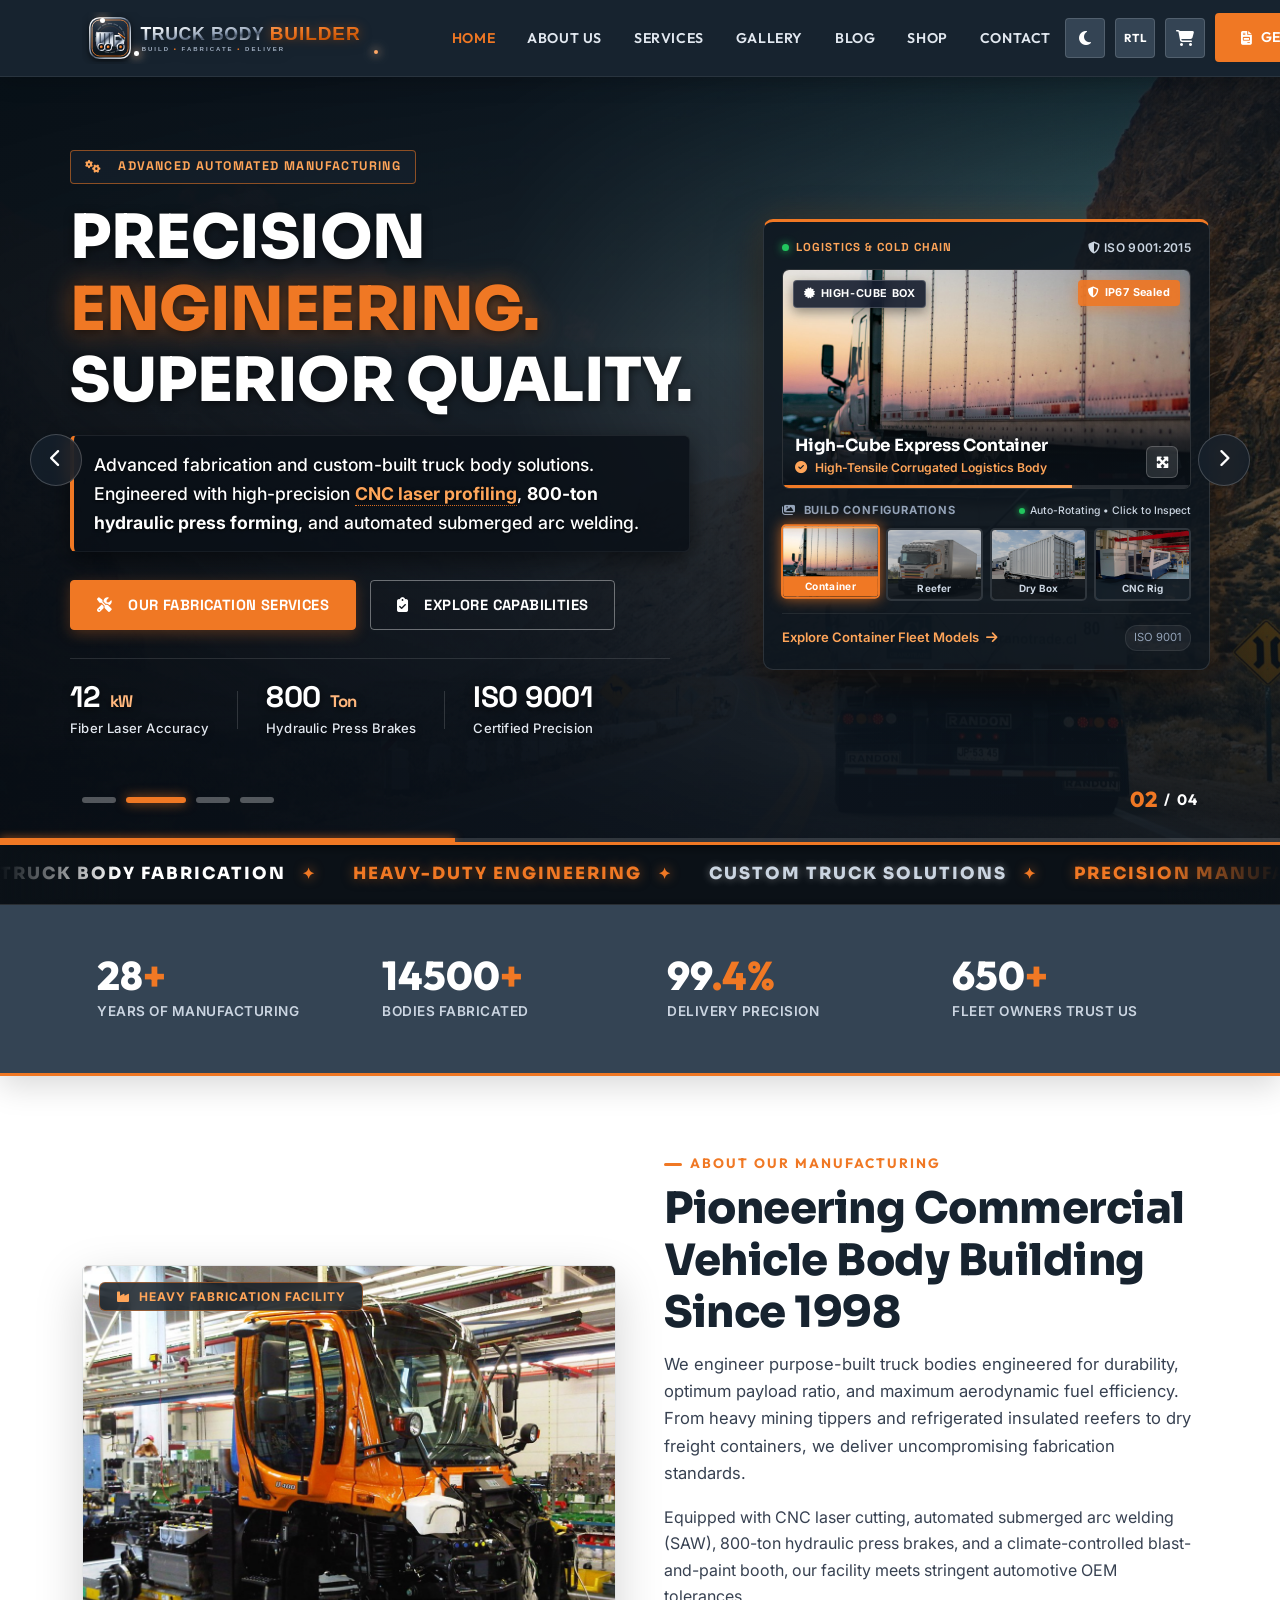
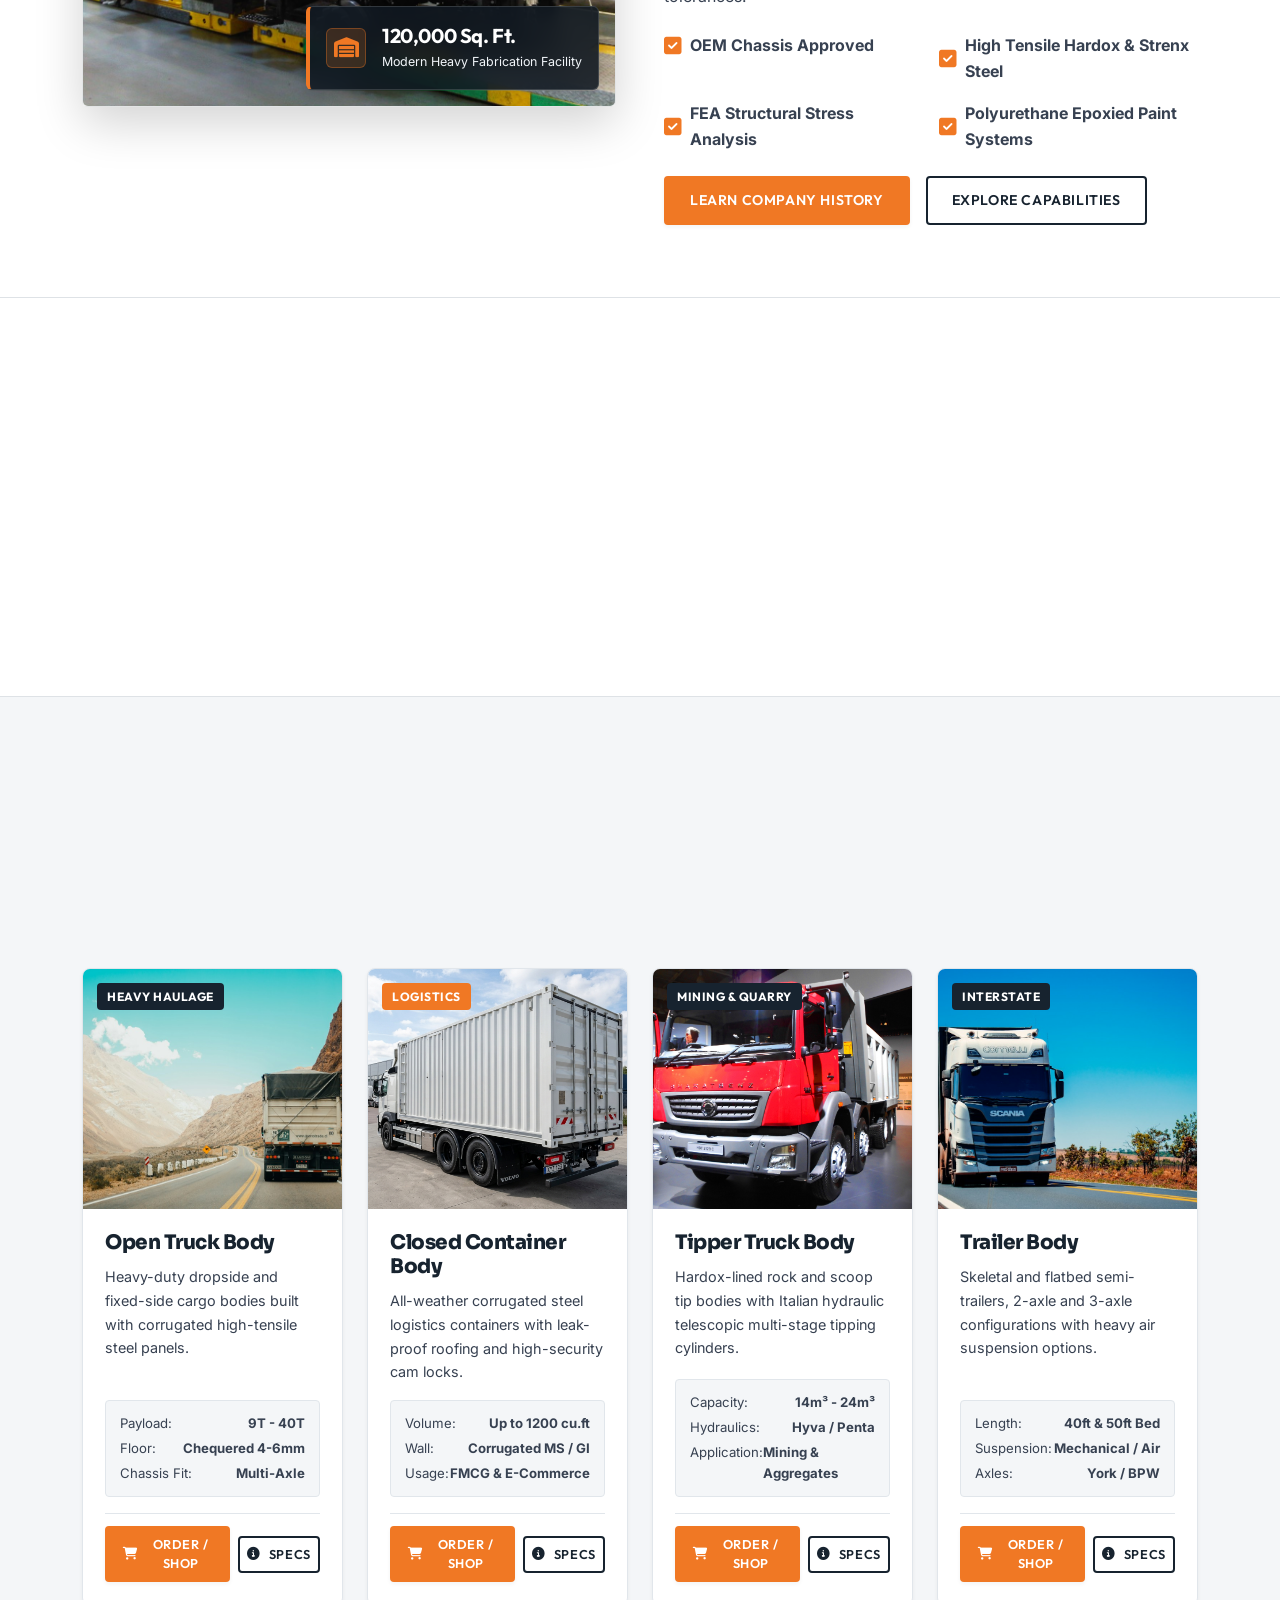
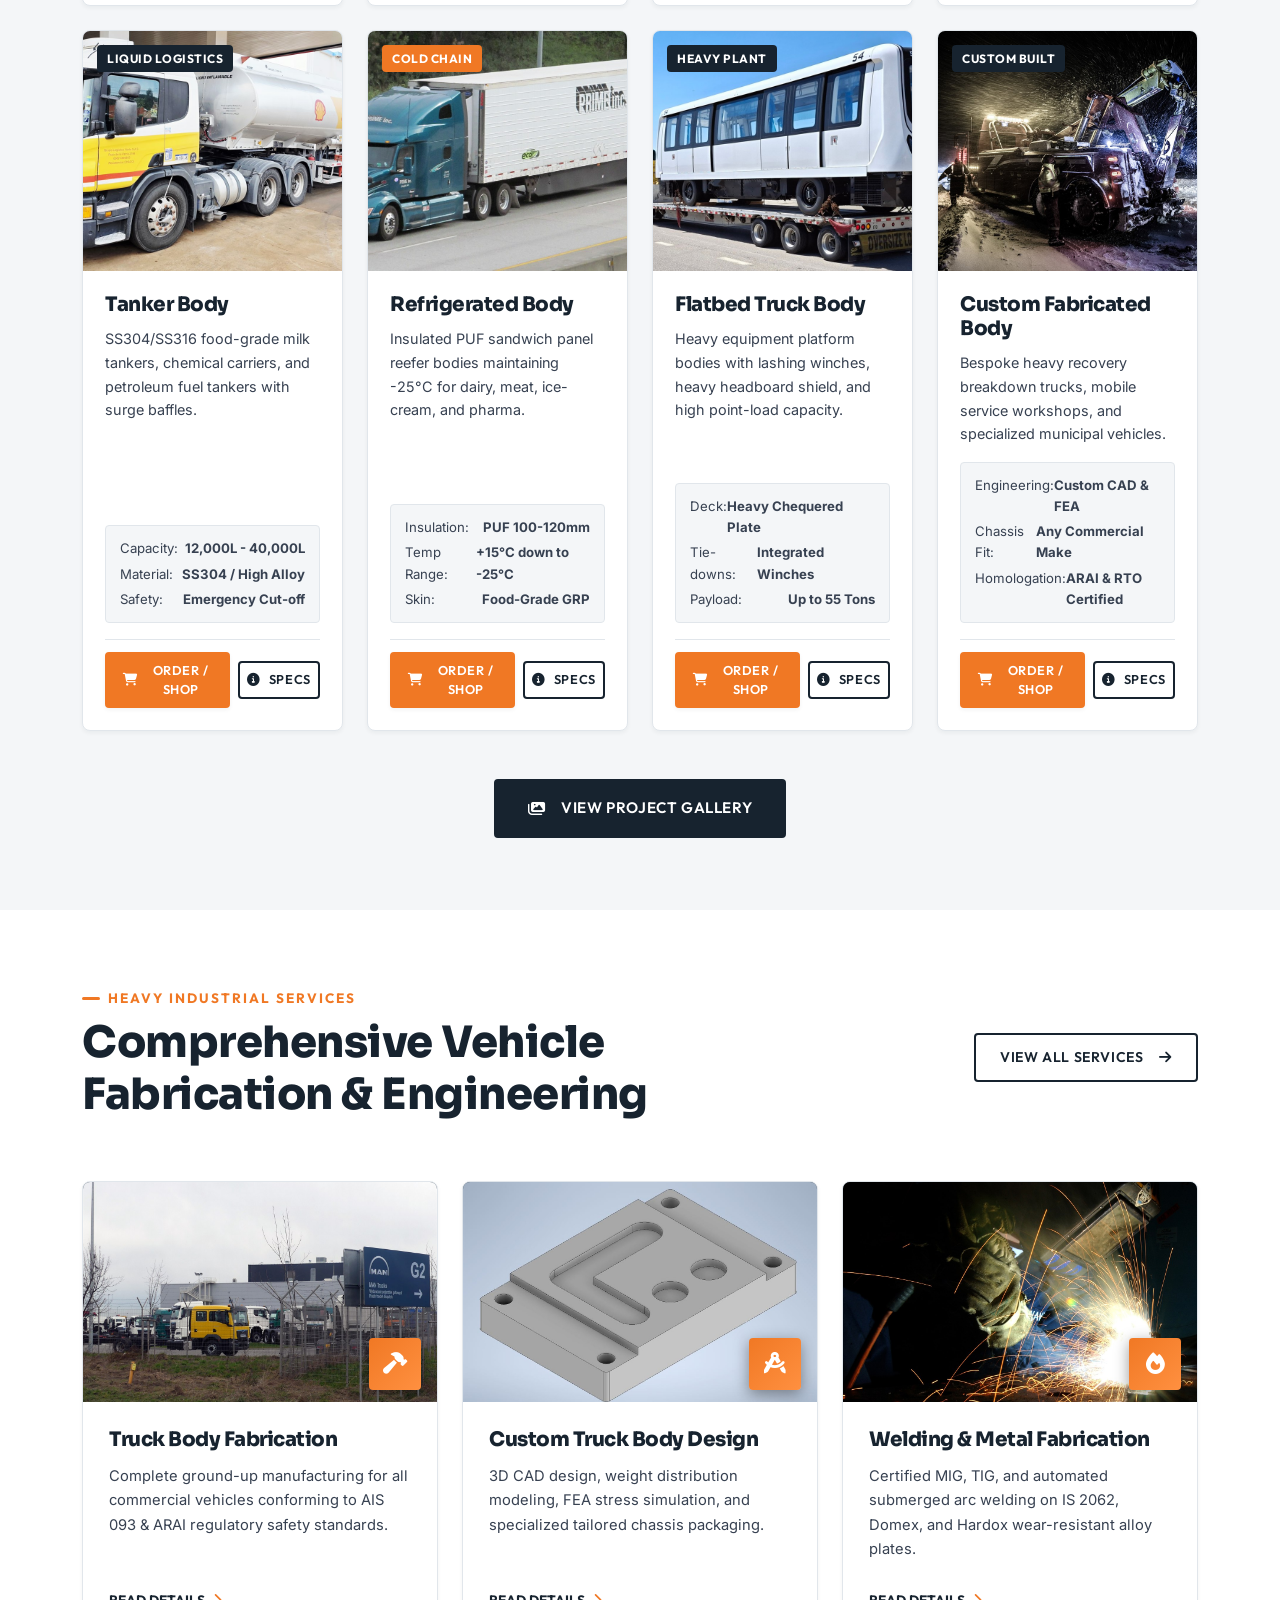
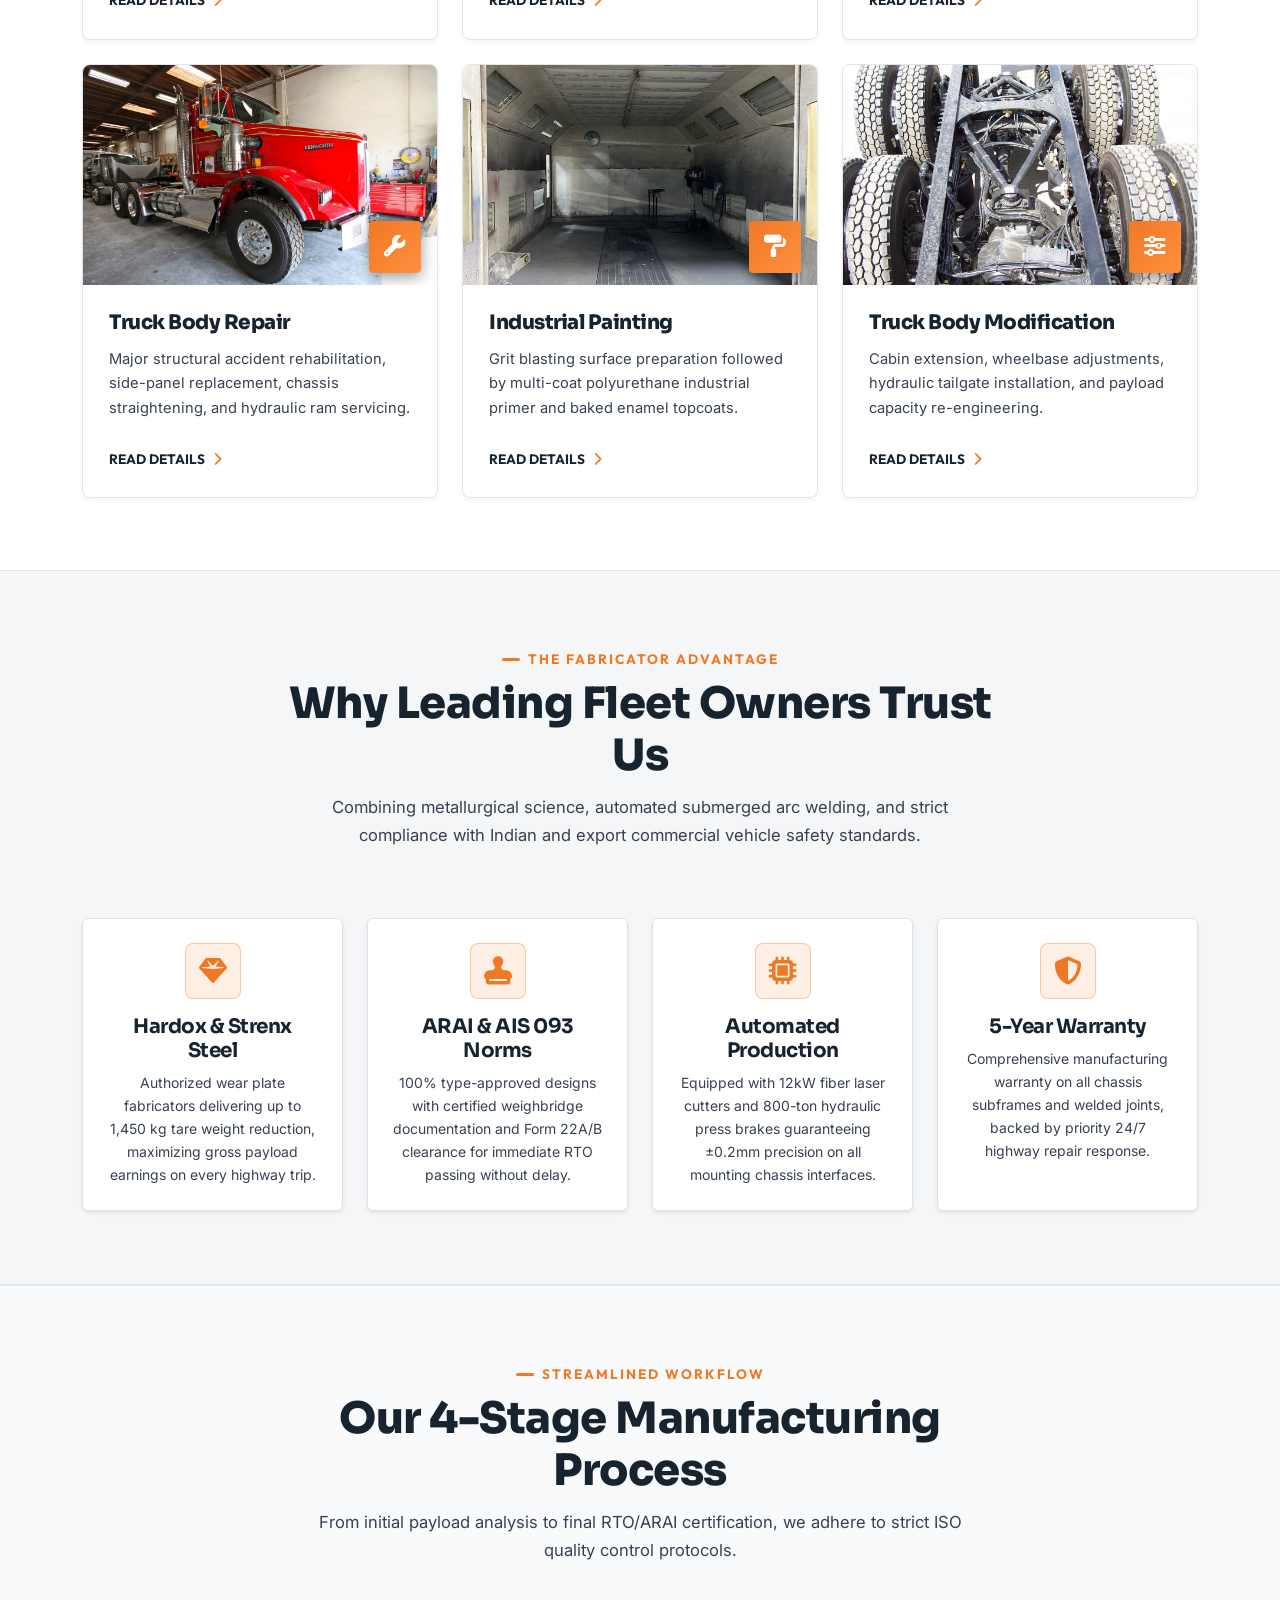
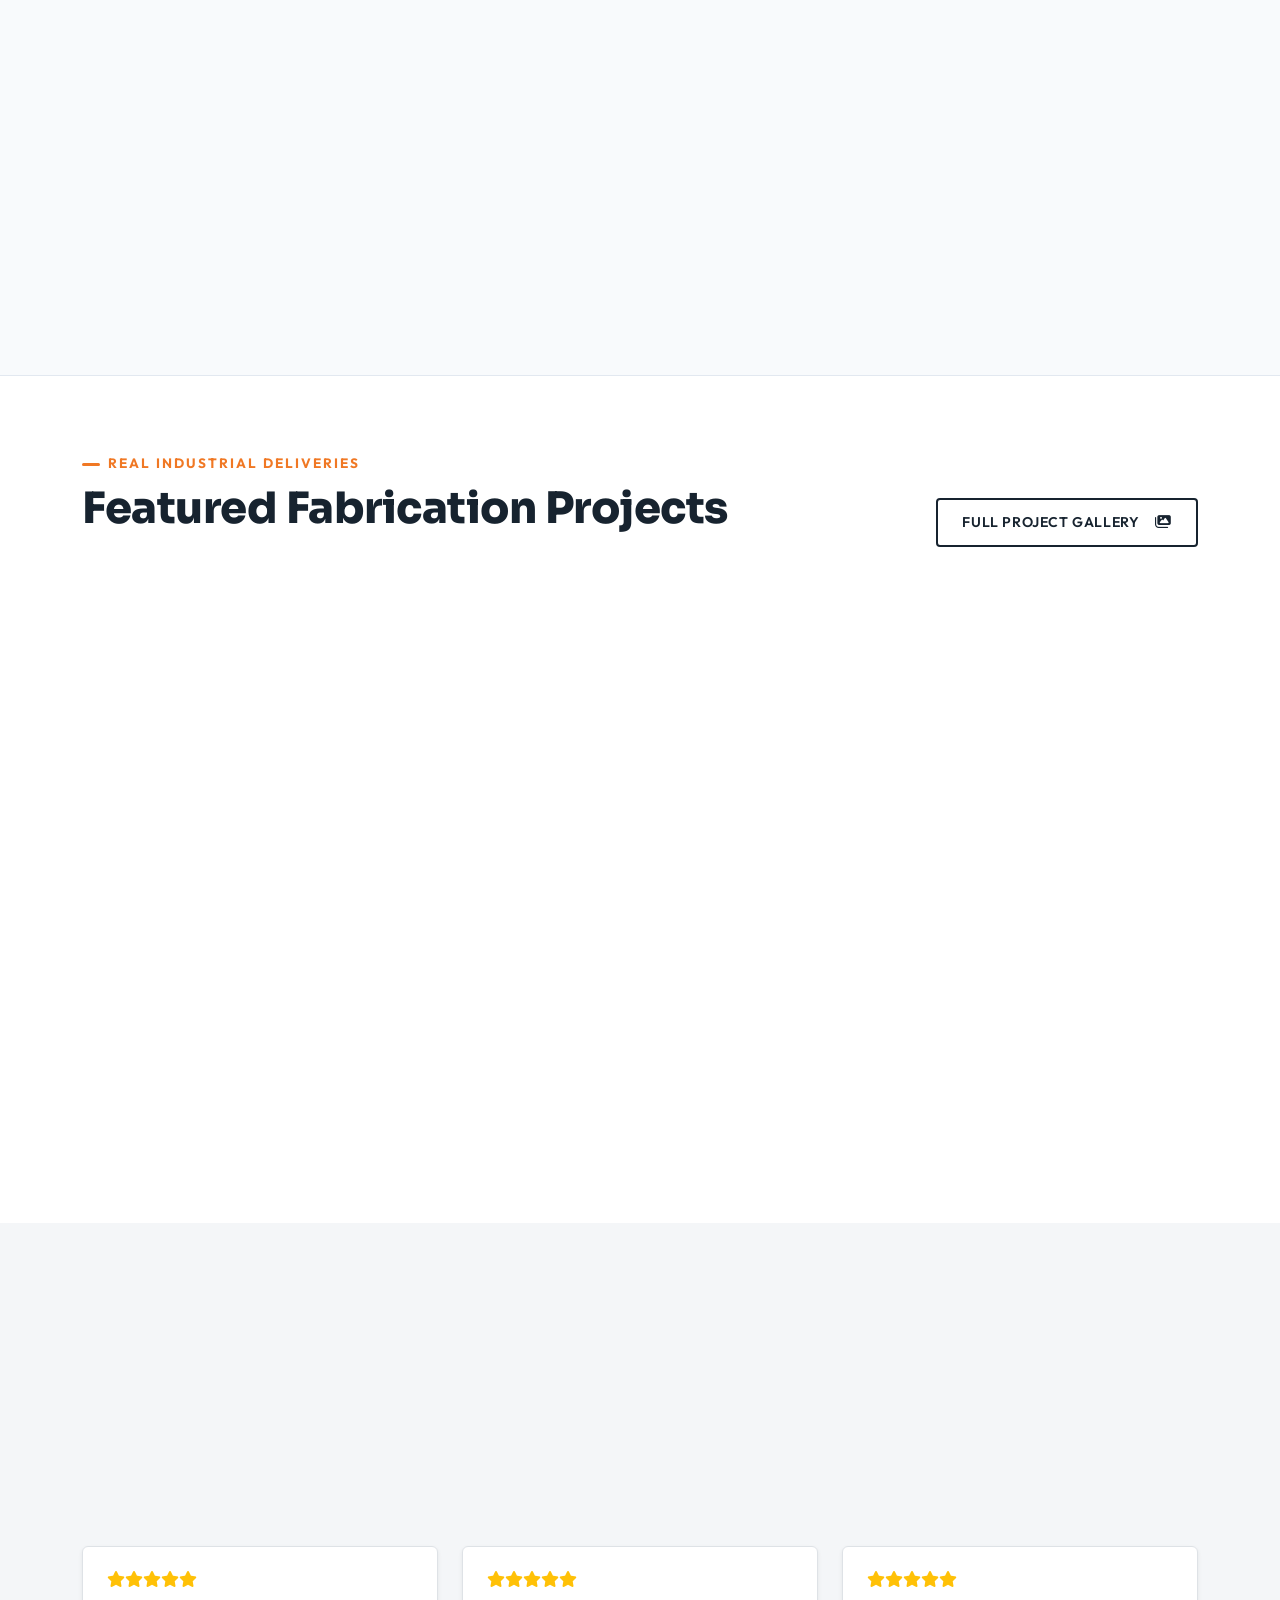
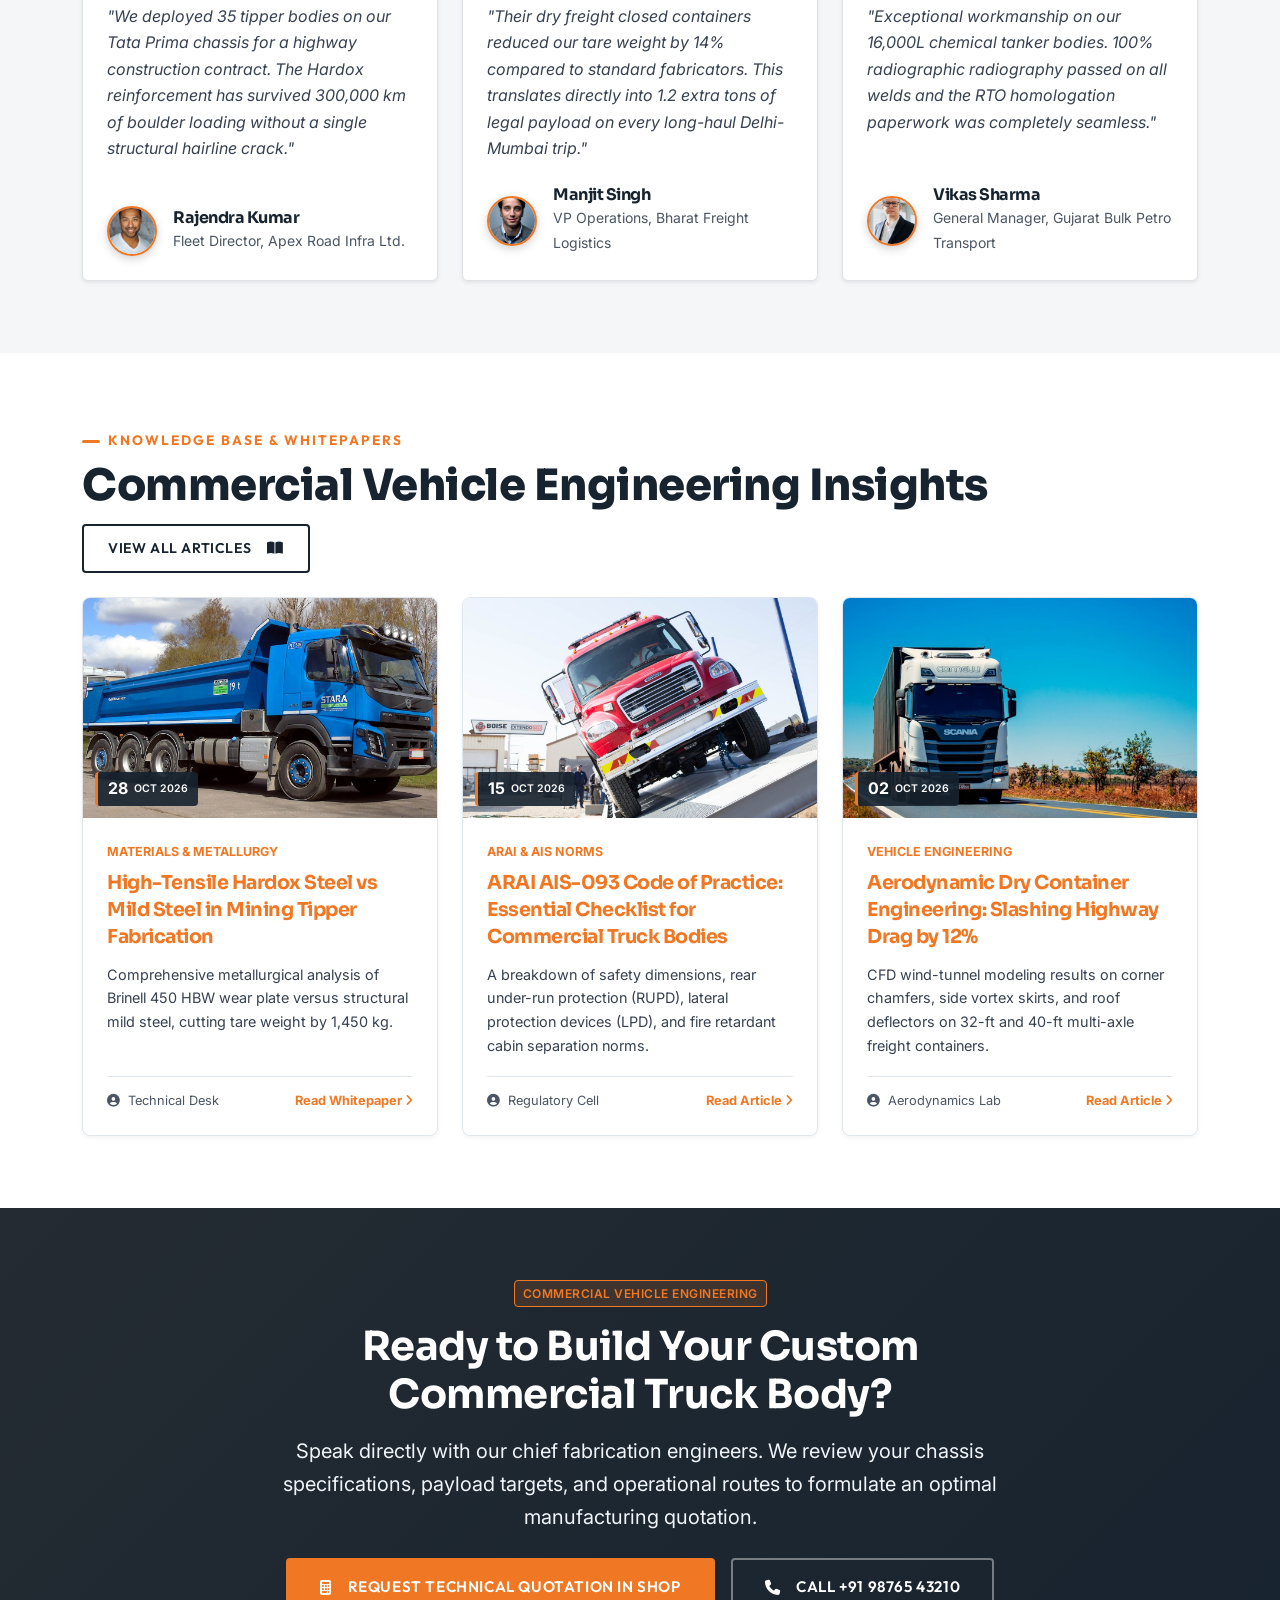
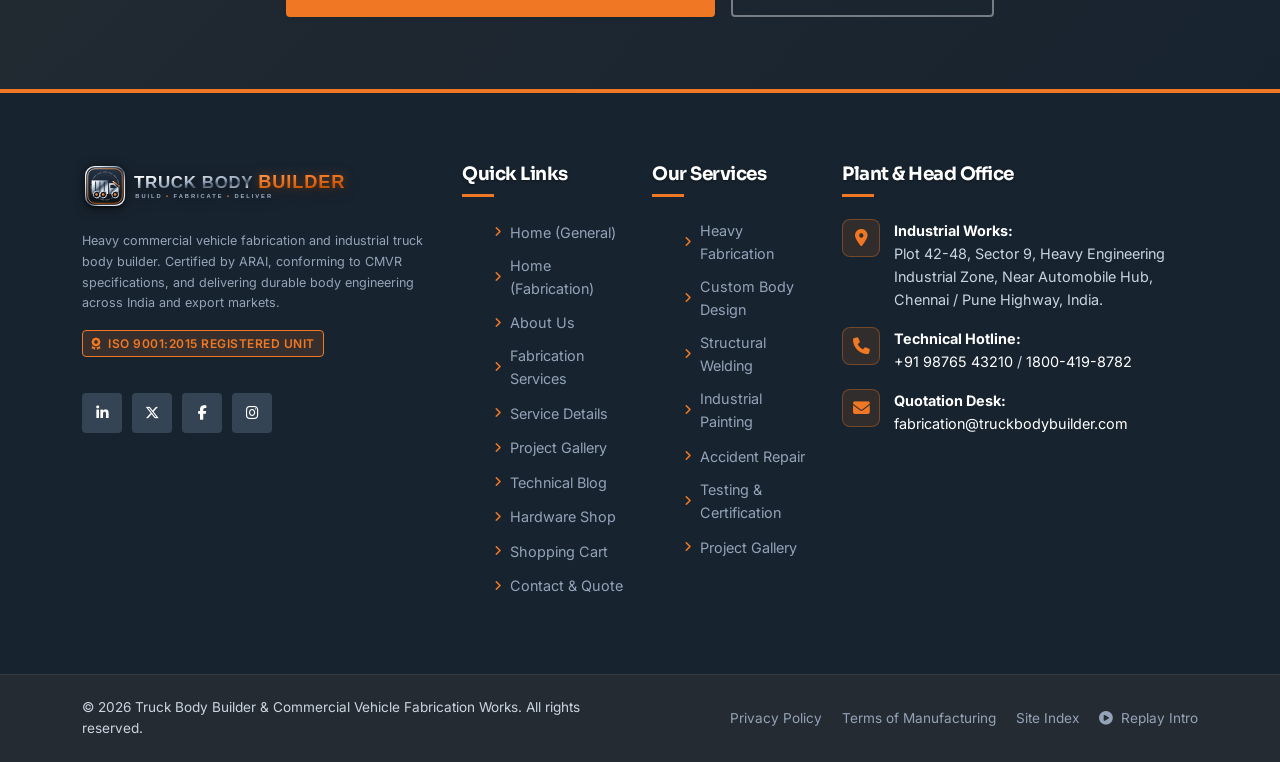
==== index.html @ 276216a2 "Initial commit - Truck Body Builder website" ====
<!DOCTYPE html>
<html lang="en">
<head>
  <meta charset="UTF-8">
  <meta name="viewport" content="width=device-width, initial-scale=1.0">
  <title>Truck Body Builder | Heavy Commercial Vehicle Fabrication & Manufacturing</title>
  <meta name="description" content="Premier industrial truck body builder and commercial vehicle fabrication company. Specializing in tippers, containers, tankers, trailers, and custom commercial bodies.">
  
  <!-- Favicon -->
  <link rel="icon" type="image/svg+xml" href="assets/images/logo/favicon.svg">
  <link rel="alternate icon" href="assets/images/logo/logo-compact.svg">

  <!-- Bootstrap 5 CSS -->
  <link href="https://cdn.jsdelivr.net/npm/bootstrap@5.3.3/dist/css/bootstrap.min.css" rel="stylesheet">
  <!-- Font Awesome 6 Icons -->
  <link rel="stylesheet" href="https://cdnjs.cloudflare.com/ajax/libs/font-awesome/6.5.1/css/all.min.css">
  
  <!-- Custom Stylesheets -->
  <link rel="stylesheet" href="assets/css/style.css">
  <link rel="stylesheet" href="assets/css/responsive.css">
  <link rel="stylesheet" href="assets/css/dark-mode.css">
  <link rel="stylesheet" href="assets/css/liquid-chrome.css">
  <link rel="stylesheet" href="assets/css/premium-motion.css">
</head>
<body>

  <!-- LIQUID CHROME 3D LOGO REVEAL INTRO OVERLAY -->
  <div class="liquid-chrome-intro" id="liquidChromeIntro" role="dialog" aria-modal="true" aria-label="Truck Body Builder Liquid Chrome Logo Reveal">
    <!-- Fluid Chrome Animation Canvas -->
    <canvas class="liquid-chrome-canvas" id="liquidChromeCanvas"></canvas>

    <!-- Ambient Studio Caustics Lighting -->
    <div class="intro-ambient-lighting"></div>

    <!-- Skip Intro Button -->
    <button class="intro-skip-btn" id="introSkipBtn" type="button" aria-label="Skip Logo Reveal Animation">
      Skip Intro <i class="fas fa-forward ms-1"></i>
    </button>

    <!-- Central Stage -->
    <div class="intro-stage">
      <div class="chrome-logo-reveal-wrapper">
        
        <!-- 3D Liquid Chrome Emblem Container -->
        <div class="chrome-emblem-container">
          <svg class="chrome-emblem-svg" id="chromeEmblemSvg" viewBox="0 0 140 140" fill="none" xmlns="http://www.w3.org/2000/svg">
            <defs>
              <!-- Chrome Metal Gradient -->
              <linearGradient id="chromeMetalGrad" x1="0%" y1="0%" x2="100%" y2="100%">
                <stop offset="0%" stop-color="#FFFFFF" />
                <stop offset="20%" stop-color="#E2E8F0" />
                <stop offset="45%" stop-color="#94A3B8" />
                <stop offset="50%" stop-color="#334155" />
                <stop offset="55%" stop-color="#64748B" />
                <stop offset="85%" stop-color="#CBD5E1" />
                <stop offset="100%" stop-color="#FFFFFF" />
              </linearGradient>

              <!-- Industrial Orange Chrome Gradient -->
              <linearGradient id="chromeOrangeGrad" x1="0%" y1="0%" x2="100%" y2="100%">
                <stop offset="0%" stop-color="#FFF2E5" />
                <stop offset="25%" stop-color="#FFA866" />
                <stop offset="50%" stop-color="#F07824" />
                <stop offset="55%" stop-color="#B84E00" />
                <stop offset="80%" stop-color="#FF9347" />
                <stop offset="100%" stop-color="#FFF5EB" />
              </linearGradient>

              <!-- Dark Steel Bevel Gradient -->
              <linearGradient id="chromeBevelGrad" x1="0%" y1="0%" x2="0%" y2="100%">
                <stop offset="0%" stop-color="#243447" />
                <stop offset="100%" stop-color="#0E1620" />
              </linearGradient>

              <!-- Dynamic Liquid Turbulence & Displacement Filter -->
              <filter id="liquidChromeFilter" x="-20%" y="-20%" width="140%" height="140%">
                <feTurbulence id="liquidTurbulence" type="fractalNoise" baseFrequency="0.08" numOctaves="3" result="noise" />
                <feDisplacementMap in="SourceGraphic" in2="noise" scale="18" xChannelSelector="R" yChannelSelector="G" result="displaced" />
                <feSpecularLighting in="displaced" surfaceScale="5" specularConstant="1.2" specularExponent="20" lighting-color="#ffffff" result="specLight">
                  <fePointLight x="70" y="30" z="80" />
                </feSpecularLighting>
                <feComposite in="specLight" in2="displaced" operator="in" result="specComp" />
                <feMerge>
                  <feMergeNode in="displaced" />
                  <feMergeNode in="specComp" />
                </feMerge>
              </filter>
            </defs>

            <!-- Outer Chrome Shield Hexagon Bevel -->
            <path d="M70 6 L124 37 L124 103 L70 134 L16 103 L16 37 Z" 
                  fill="url(#chromeBevelGrad)" 
                  stroke="url(#chromeMetalGrad)" 
                  stroke-width="3" 
                  filter="url(#liquidChromeFilter)" />
            
            <!-- Inner Orange Metallic Rim -->
            <path d="M70 14 L117 41 L117 99 L70 126 L23 99 L23 41 Z" 
                  fill="none" 
                  stroke="url(#chromeOrangeGrad)" 
                  stroke-width="2" 
                  opacity="0.9" />

            <!-- Industrial Gear Elements in Background -->
            <g opacity="0.4" stroke="url(#chromeMetalGrad)" stroke-width="2.5" fill="none">
              <circle cx="70" cy="70" r="54" stroke-dasharray="8 5" stroke-linecap="round" />
              <circle cx="70" cy="70" r="47" stroke-width="1" stroke="url(#chromeOrangeGrad)" opacity="0.7" />
            </g>

            <!-- Heavy Commercial Truck Body Silhouette -->
            <g transform="translate(24, 34) scale(0.66)">
              <!-- Highway Speed Foundation -->
              <path d="M 2 105 L 140 105" stroke="url(#chromeOrangeGrad)" stroke-width="4.5" stroke-linecap="round" />
              <path d="M 18 115 L 120 115" stroke="url(#chromeMetalGrad)" stroke-width="2" stroke-linecap="round" opacity="0.8" />

              <!-- Commercial Tipper Cargo Box with Heavy Structural Ribs -->
              <path d="M 8 32 L 85 32 L 85 96 L 8 96 Z" fill="url(#chromeMetalGrad)" stroke="#FFFFFF" stroke-width="1.2" />
              <!-- Structural Stiffener Ribs -->
              <line x1="25" y1="36" x2="25" y2="92" stroke="#17232F" stroke-width="3.5" />
              <line x1="45" y1="36" x2="45" y2="92" stroke="#17232F" stroke-width="3.5" />
              <line x1="65" y1="36" x2="65" y2="92" stroke="#17232F" stroke-width="3.5" />

              <!-- Heavy Commercial Cab-Over Unit -->
              <path d="M 88 44 L 112 44 L 132 66 L 132 96 L 88 96 Z" fill="url(#chromeMetalGrad)" stroke="#FFFFFF" stroke-width="1.2" />
              <!-- Aerodynamic Sun Visor Deflector -->
              <path d="M 106 39 L 134 56" stroke="url(#chromeOrangeGrad)" stroke-width="3.5" stroke-linecap="round" />
              <!-- Cab Window Glass -->
              <polygon points="93,52 108,52 122,66 93,66" fill="url(#chromeOrangeGrad)" opacity="0.9" />

              <!-- Heavy Axles & Wheels (Tandem Dual Rear + Front Steer) -->
              <circle cx="28" cy="98" r="14" fill="#0E1620" stroke="url(#chromeMetalGrad)" stroke-width="3" />
              <circle cx="28" cy="98" r="5.5" fill="url(#chromeOrangeGrad)" />
              <circle cx="60" cy="98" r="14" fill="#0E1620" stroke="url(#chromeMetalGrad)" stroke-width="3" />
              <circle cx="60" cy="98" r="5.5" fill="url(#chromeOrangeGrad)" />
              <circle cx="114" cy="98" r="14" fill="#0E1620" stroke="url(#chromeMetalGrad)" stroke-width="3" />
              <circle cx="114" cy="98" r="5.5" fill="url(#chromeOrangeGrad)" />
            </g>
          </svg>
        </div>

        <!-- Liquid Chrome Typography -->
        <div class="chrome-typography" id="chromeTypography">
          <div class="chrome-light-sweep" id="chromeLightSweep"></div>
          <h1 class="chrome-brand-title">
            <span class="chrome-word-metal">TRUCK BODY</span>
            <span class="chrome-word-orange">BUILDER</span>
          </h1>
          <div class="chrome-brand-subtitle" id="chromeSubtitle">
            <span class="chrome-sub-dot"></span>
            BUILD • FABRICATE • DELIVER
            <span class="chrome-sub-dot"></span>
          </div>
        </div>

      </div>
    </div>
  </div>

  <!-- Main Navigation Header -->
  <header class="site-header" id="siteHeader">
    <nav class="navbar navbar-expand-lg navbar-dark">
      <div class="container navbar-container">
        <!-- Brand Logo (Left) -->
        <a class="navbar-brand navbar-brand-industrial" href="index.html" aria-label="Truck Body Builder Homepage">
          <div class="brand-logo-wrap">
            <img src="assets/images/logo/logo-main.svg" alt="Truck Body Builder - Commercial Vehicle Fabrication" class="brand-logo-main">
            <div class="brand-logo-sheen"></div>
            <span class="sparkle-particle sparkle-1"></span>
            <span class="sparkle-particle sparkle-2"></span>
            <span class="sparkle-particle sparkle-3"></span>
          </div>
        </a>

        <!-- Mobile Controls (Dark/Light Mode, RTL & Hamburger) -->
        <div class="mobile-nav-controls d-lg-none">
          <button class="header-icon-btn theme-toggle-btn" type="button" title="Toggle Dark/Light Mode" aria-label="Toggle Theme">
            <i class="fas fa-moon"></i>
          </button>
          <button class="header-icon-btn rtl-toggle-btn" type="button" title="Toggle RTL/LTR" aria-label="Toggle RTL">
            <span class="rtl-text">RTL</span>
          </button>
          <!-- Cart Icon with Live Badge (Mobile) -->
          <a href="cart.html" class="header-icon-btn cart-icon-btn position-relative" title="View Shopping Cart" aria-label="Shopping Cart">
            <i class="fas fa-shopping-cart"></i>
            <span class="cart-count-badge badge bg-warning text-dark position-absolute top-0 start-100 translate-middle rounded-pill" style="display: none; font-size: 0.65rem; padding: 0.25em 0.5em;">0</span>
          </a>
          <button class="navbar-toggler" type="button" id="navbarDrawerToggler" aria-label="Toggle navigation drawer" aria-expanded="false" aria-controls="navbarDrawer">
            <span class="navbar-toggler-icon"></span>
          </button>
        </div>

        <!-- Navigation Drawer & Menu (Centered on Desktop, Slide-in Drawer on Mobile) -->
        <div class="navbar-drawer" id="navbarDrawer">
          <!-- Mobile Drawer Header -->
          <div class="drawer-header d-lg-none">
            <div class="drawer-brand">
              <a href="index.html" class="drawer-brand-link text-decoration-none" aria-label="Truck Body Builder Homepage">
                <img src="assets/images/logo/logo-main.svg" alt="Truck Body Builder" class="drawer-logo-img">
              </a>
            </div>
            <button type="button" class="drawer-close-btn" id="navbarDrawerClose" aria-label="Close navigation drawer">
              <i class="fas fa-times"></i>
            </button>
          </div>

          <!-- Centered Navigation Links on Desktop -->
          <ul class="navbar-nav mx-auto">
            <li class="nav-item dropdown">
              <a class="nav-link dropdown-toggle active" href="#" role="button" data-bs-toggle="dropdown" aria-expanded="false">
                Home
              </a>
              <ul class="dropdown-menu dropdown-menu-industrial">
                <li><a class="dropdown-item active" href="index.html"><i class="fas fa-industry"></i> Home 1</a></li>
                <li><a class="dropdown-item" href="home-2.html"><i class="fas fa-tools"></i> Home 2</a></li>
              </ul>
            </li>
            <li class="nav-item">
              <a class="nav-link" href="about.html">About Us</a>
            </li>
            <li class="nav-item">
              <a class="nav-link" href="services.html">Services</a>
            </li>
            <li class="nav-item">
              <a class="nav-link" href="gallery.html">Gallery</a>
            </li>
            <li class="nav-item">
              <a class="nav-link" href="blog.html">Blog</a>
            </li>
            <li class="nav-item">
              <a class="nav-link" href="shop.html">Shop</a>
            </li>
<li class="nav-item">
              <a class="nav-link" href="contact.html">Contact</a>
            </li>
          </ul>

          <!-- Desktop & Mobile Header Actions (Right) -->
          <div class="header-actions">
            <!-- Theme & RTL Toggles (Desktop only >=992px) -->
            <button class="header-icon-btn theme-toggle-btn d-none d-lg-inline-flex" type="button" title="Toggle Dark/Light Mode" aria-label="Toggle Theme">
              <i class="fas fa-moon"></i>
            </button>
            <button class="header-icon-btn rtl-toggle-btn d-none d-lg-inline-flex" type="button" title="Toggle RTL/LTR" aria-label="Toggle RTL">
              <span class="rtl-text">RTL</span>
            </button>

            <!-- CTA "Get a Quote" -->
            <!-- Cart Icon with Live Badge (Desktop) -->
            <a href="cart.html" class="header-icon-btn cart-icon-btn position-relative d-none d-lg-inline-flex" title="View Shopping Cart" aria-label="Shopping Cart">
              <i class="fas fa-shopping-cart"></i>
              <span class="cart-count-badge badge bg-warning text-dark position-absolute top-0 start-100 translate-middle rounded-pill" style="display: none; font-size: 0.65rem; padding: 0.25em 0.5em;">0</span>
            </a>
<a href="contact.html" class="btn btn-industrial nav-cta-btn">
              <i class="fas fa-file-invoice"></i> Get a Quote
            </a>
          </div>
        </div>
      </div>
    </nav>
  </header>

  <!-- Mobile Backdrop Overlay (<992px) -->
  <div class="drawer-backdrop" id="drawerBackdrop"></div>

  <main>
    <!-- ADVANCED AUTO-ROTATING HERO CAROUSEL -->
    <section class="hero-carousel-section" id="heroCarousel" aria-label="Commercial Truck Body Manufacturing Showcase">
      <div class="hero-ambient-mesh"></div>
      <div class="hero-slides-wrapper">

        <!-- Slide 1: Premium Heavy Commercial Truck (Mercedes-Benz Actros CGI Style) -->
        <div class="hero-slide active" data-slide-index="0">
          <div class="hero-slide-media">
            <img src="assets/images/hero/slide-1.jpg" 
                 alt="Heavy Commercial Truck Body Engineering" 
                 class="hero-slide-img" 
                 loading="eager"
                 onerror="this.onerror=null; this.src='assets/images/hero/slide-1.jpg';">
          </div>
          <div class="hero-slide-overlay"></div>
          <div class="container hero-slide-content">
            <div class="row align-items-center g-4 g-xl-5">
              <!-- Left Column: Main Content (~57%) -->
              <div class="col-lg-7 col-xl-7 hero-col-left">
                <div class="hero-badge animate-item">
                  <i class="fas fa-industry text-orange me-2"></i> CUSTOM SPECIAL VEHICLE FABRICATION
                </div>
                <h1 class="hero-heading animate-item">
                  ADVANCED TRUCK BODY<br>
                  <span class="highlight-orange">ENGINEERING</span> & HEAVY SOLUTIONS
                </h1>
                <p class="hero-subtitle animate-item text-white">
                  Transforming raw chassis into <strong class="text-white">ultra-high-yield commercial assets</strong>. Designed with <span class="tech-highlight">Hardox 450</span> abrasion-resistant steel, aerodynamic contouring, and automated robotic manufacturing for demanding mining, logistics, and bulk transport.
                </p>
                <div class="hero-buttons animate-item">
                  <a href="shop.html?category=custom&openQuote=true" class="btn btn-hero-primary btn-magnetic">
                    <i class="fas fa-sliders-h me-2"></i> CONFIGURE CUSTOM BUILD
                  </a>
                  <a href="gallery.html" class="btn btn-hero-secondary btn-magnetic">
                    <i class="fas fa-images me-2"></i> VIEW PROJECT GALLERY
                  </a>
                </div>
                <!-- Clean Open Statistics (No Boxes, No Cards, Horizontal Layout) -->
                <div class="hero-stats-open animate-item">
                  <div class="hero-stat-unit-item">
                    <div class="hero-stat-val">600 <span class="hero-stat-unit">MPa</span></div>
                    <div class="hero-stat-desc">High-Tensile Subframes</div>
                  </div>
                  <div class="hero-stat-sep"></div>
                  <div class="hero-stat-unit-item">
                    <div class="hero-stat-val">AIS 093</div>
                    <div class="hero-stat-desc">Standard Compliance</div>
                  </div>
                  <div class="hero-stat-sep"></div>
                  <div class="hero-stat-unit-item">
                    <div class="hero-stat-val">100<span class="hero-stat-unit">%</span></div>
                    <div class="hero-stat-desc">NDT Radiography</div>
                  </div>
                </div>
              </div>

              <!-- Right Column: Interactive Multi-Image Vehicle Showcase (~43%) -->
              <div class="col-lg-5 col-xl-5 hero-col-right animate-item">
                <div class="hero-visual-showcase">
                  <div class="showcase-header">
                    <div class="showcase-live-pill">
                      <span class="live-dot"></span> LIVE FACTORY BENCHMARK
                    </div>
                    <span class="showcase-homologation">
                      <i class="fas fa-shield-alt text-orange me-1"></i> ARAI Approved
                    </span>
                  </div>

                  <!-- Main Featured Spotlight -->
                  <div class="showcase-featured-stage">
                    <img src="assets/images/gallery/project-1.jpg" 
                         alt="Heavy Mining Rock Tipper" 
                         class="showcase-stage-img">
                    <span class="showcase-badge-float">
                      <i class="fas fa-certificate text-orange"></i> 24 Cu.M Tub
                    </span>
                    <span class="showcase-spec-float">
                      <i class="fas fa-shield-alt"></i> Hardox 500 Tuf
                    </span>
                    <div class="showcase-overlay-bar">
                      <div>
                        <h4 class="showcase-vehicle-title">Heavy Mining Rock Tipper</h4>
                        <p class="showcase-vehicle-sub"><i class="fas fa-check-circle text-orange me-1"></i> Severe-Duty Quarry &amp; Mining Spec</p>
                      </div>
                      <a href="gallery.html" class="showcase-zoom-btn" title="View Full Project in Gallery">
                        <i class="fas fa-expand-arrows-alt"></i>
                      </a>
                    </div>
                  </div>

                  <!-- Multi-Image Thumbnails: Different Configurations -->
                  <div class="showcase-thumbs-wrap">
                    <div class="showcase-thumbs-label">
                      <span><i class="fas fa-images text-orange me-1"></i> BUILD CONFIGURATIONS</span>
                      <span class="hint">Click to switch image</span>
                    </div>
                    <div class="showcase-thumbs-grid">
                      <div class="showcase-thumb-item active" 
                           data-img="assets/images/gallery/project-1.jpg" 
                           data-title="Heavy Mining Rock Tipper" 
                           data-sub="Severe-Duty Quarry &amp; Mining Spec" 
                           data-badge="24 Cu.M Tub" 
                           data-spec="Hardox 500 Tuf">
                        <img src="assets/images/gallery/project-1.jpg" alt="Rock Tipper">
                        <span class="thumb-caption">Rock Tub</span>
                      </div>
                      <div class="showcase-thumb-item" 
                           data-img="assets/images/gallery/project-8.jpg" 
                           data-title="Half-Pipe Quarry Dumper" 
                           data-sub="Aerodynamic Aggregate Haulage" 
                           data-badge="Half-Pipe U" 
                           data-spec="Strenx 700">
                        <img src="assets/images/gallery/project-8.jpg" alt="Half-Pipe Tipper">
                        <span class="thumb-caption">Half-Pipe</span>
                      </div>
                      <div class="showcase-thumb-item" 
                           data-img="assets/images/products/tipper-body.jpg" 
                           data-title="Multi-Axle Heavy Tipper Body" 
                           data-sub="Hyva 50T Multi-Stage Hydraulics" 
                           data-badge="50-Ton Ram" 
                           data-spec="AIS-093 Ready">
                        <img src="assets/images/products/tipper-body.jpg" alt="Tipper Body">
                        <span class="thumb-caption">50T Tipper</span>
                      </div>
                      <div class="showcase-thumb-item" 
                           data-img="assets/images/gallery/project-4.jpg" 
                           data-title="Industrial Oven-Baked Coating" 
                           data-sub="SA 2.5 Shot Blast + 120µm PU" 
                           data-badge="PU Coating" 
                           data-spec="Corrosion-Proof">
                        <img src="assets/images/gallery/project-4.jpg" alt="Baked Coating Finish">
                        <span class="thumb-caption">Finish</span>
                      </div>
                    </div>
                  </div>

                  <!-- Bottom Action Link -->
                  <div class="showcase-footer-action">
                    <a href="gallery.html" class="showcase-action-link">
                      <span>View Complete Project Showcase</span>
                      <i class="fas fa-arrow-right"></i>
                    </a>
                    <span class="showcase-count-pill">12+ Builds</span>
                  </div>
                </div>
              </div>
            </div>
          </div>
        </div>

        <!-- Slide 2: Professional Cargo Transportation Truck (Bastian Transporte Style) -->
        <div class="hero-slide" data-slide-index="1">
          <div class="hero-slide-media">
            <img src="assets/images/hero/slide-2.jpg" 
                 alt="Professional Cargo Transportation Truck" 
                 class="hero-slide-img" 
                 loading="eager"
                 onerror="this.onerror=null; this.src='assets/images/hero/slide-1.jpg';">
          </div>
          <div class="hero-slide-overlay"></div>
          <div class="container hero-slide-content">
            <div class="row align-items-center g-4 g-xl-5">
              <!-- Left Column: Main Content (~57%) -->
              <div class="col-lg-7 col-xl-7 hero-col-left">
                <div class="hero-badge animate-item">
                  <i class="fas fa-cogs text-orange me-2"></i> ADVANCED AUTOMATED MANUFACTURING
                </div>
                <h1 class="hero-heading animate-item">
                  PRECISION <span class="highlight-orange">ENGINEERING.</span><br>
                  SUPERIOR QUALITY.
                </h1>
                <p class="hero-subtitle animate-item text-white">
                  Advanced fabrication and custom-built truck body solutions. Engineered with high-precision <span class="tech-highlight">CNC laser profiling</span>, <strong class="text-white">800-ton hydraulic press forming</strong>, and automated submerged arc welding.
                </p>
                <div class="hero-buttons animate-item">
                  <a href="services.html" class="btn btn-hero-primary btn-magnetic">
                    <i class="fas fa-tools me-2"></i> OUR FABRICATION SERVICES
                  </a>
                  <a href="service-details.html?service=fabrication" class="btn btn-hero-secondary btn-magnetic">
                    <i class="fas fa-clipboard-check me-2"></i> EXPLORE CAPABILITIES
                  </a>
                </div>
                <!-- Clean Open Statistics (No Boxes, No Cards, Horizontal Layout) -->
                <div class="hero-stats-open animate-item">
                  <div class="hero-stat-unit-item">
                    <div class="hero-stat-val">12 <span class="hero-stat-unit">kW</span></div>
                    <div class="hero-stat-desc">Fiber Laser Accuracy</div>
                  </div>
                  <div class="hero-stat-sep"></div>
                  <div class="hero-stat-unit-item">
                    <div class="hero-stat-val">800 <span class="hero-stat-unit">Ton</span></div>
                    <div class="hero-stat-desc">Hydraulic Press Brakes</div>
                  </div>
                  <div class="hero-stat-sep"></div>
                  <div class="hero-stat-unit-item">
                    <div class="hero-stat-val">ISO 9001</div>
                    <div class="hero-stat-desc">Certified Precision</div>
                  </div>
                </div>
              </div>

              <!-- Right Column: Interactive Multi-Image Vehicle Showcase (~43%) -->
              <div class="col-lg-5 col-xl-5 hero-col-right animate-item">
                <div class="hero-visual-showcase">
                  <div class="showcase-header">
                    <div class="showcase-live-pill">
                      <span class="live-dot"></span> LOGISTICS &amp; COLD CHAIN
                    </div>
                    <span class="showcase-homologation">
                      <i class="fas fa-shield-alt text-orange me-1"></i> ISO 9001:2015
                    </span>
                  </div>

                  <!-- Main Featured Spotlight -->
                  <div class="showcase-featured-stage">
                    <img src="assets/images/gallery/project-2.jpg" 
                         alt="Closed Corrugated Express Cargo Container" 
                         class="showcase-stage-img">
                    <span class="showcase-badge-float">
                      <i class="fas fa-certificate text-orange"></i> High-Cube Box
                    </span>
                    <span class="showcase-spec-float">
                      <i class="fas fa-shield-alt"></i> IP67 Weatherproof
                    </span>
                    <div class="showcase-overlay-bar">
                      <div>
                        <h4 class="showcase-vehicle-title">High-Cube Express Container</h4>
                        <p class="showcase-vehicle-sub"><i class="fas fa-check-circle text-orange me-1"></i> High-Tensile Corrugated Logistics Body</p>
                      </div>
                      <a href="gallery.html" class="showcase-zoom-btn" title="View Full Project in Gallery">
                        <i class="fas fa-expand-arrows-alt"></i>
                      </a>
                    </div>
                  </div>

                  <!-- Multi-Image Thumbnails: Different Configurations -->
                  <div class="showcase-thumbs-wrap">
                    <div class="showcase-thumbs-label">
                      <span><i class="fas fa-images text-orange me-1"></i> BUILD CONFIGURATIONS</span>
                      <span class="hint">Click to switch image</span>
                    </div>
                    <div class="showcase-thumbs-grid">
                      <div class="showcase-thumb-item active" 
                           data-img="assets/images/gallery/project-2.jpg" 
                           data-title="High-Cube Express Container" 
                           data-sub="High-Tensile Corrugated Logistics Body" 
                           data-badge="High-Cube Box" 
                           data-spec="IP67 Sealed">
                        <img src="assets/images/gallery/project-2.jpg" alt="Express Container">
                        <span class="thumb-caption">Container</span>
                      </div>
                      <div class="showcase-thumb-item" 
                           data-img="assets/images/gallery/project-6.jpg" 
                           data-title="Refrigerated Cold Chain Reefer" 
                           data-sub="100mm Polyurethane Core (-25°C Spec)" 
                           data-badge="Reefer Box" 
                           data-spec="-25°C Cold">
                        <img src="assets/images/gallery/project-6.jpg" alt="Reefer Body">
                        <span class="thumb-caption">Reefer</span>
                      </div>
                      <div class="showcase-thumb-item" 
                           data-img="assets/images/products/container-body.jpg?v=2" 
                           data-title="Heavy Corrugated Dry Freight Box" 
                           data-sub="Dual Cam SS-304 Rear Lock Rods" 
                           data-badge="Dry Cargo" 
                           data-spec="+18% Volume">
                        <img src="assets/images/products/container-body.jpg?v=2" alt="Cargo Body">
                        <span class="thumb-caption">Dry Box</span>
                      </div>
                      <div class="showcase-thumb-item" 
                           data-img="assets/images/gallery/project-12.jpg" 
                           data-title="Automated CNC Laser Cutting Rig" 
                           data-sub="12kW Fiber Laser Tolerances &plusmn;0.1mm" 
                           data-badge="Precision CNC" 
                           data-spec="Robotic Rig">
                        <img src="assets/images/gallery/project-12.jpg" alt="CNC Laser Rig">
                        <span class="thumb-caption">CNC Rig</span>
                      </div>
                    </div>
                  </div>

                  <!-- Bottom Action Link -->
                  <div class="showcase-footer-action">
                    <a href="gallery.html" class="showcase-action-link">
                      <span>Explore Container Fleet Models</span>
                      <i class="fas fa-arrow-right"></i>
                    </a>
                    <span class="showcase-count-pill">ISO 9001</span>
                  </div>
                </div>
              </div>
            </div>
          </div>
        </div>

        <!-- Slide 3: Modern Heavy-Duty Tipper & Commercial Truck -->
        <div class="hero-slide" data-slide-index="2">
          <div class="hero-slide-media">
            <img src="assets/images/hero/slide-3.jpg" 
                 alt="Modern Heavy-Duty Tipper Truck in Transportation Environment" 
                 class="hero-slide-img" 
                 loading="eager"
                 onerror="this.onerror=null; this.src='assets/images/hero/slide-1.jpg';">
          </div>
          <div class="hero-slide-overlay"></div>
          <div class="container hero-slide-content">
            <div class="row align-items-center g-4 g-xl-5">
              <!-- Left Column: Main Content (~57%) -->
              <div class="col-lg-7 col-xl-7 hero-col-left">
                <div class="hero-badge animate-item">
                  <i class="fas fa-dumpster text-orange me-2"></i> MINING, AGGREGATE & FREIGHT TIPPERS
                </div>
                <h1 class="hero-heading animate-item">
                  BUILT TO CARRY YOUR<br>
                  <span class="highlight-orange">BUSINESS</span> FORWARD.
                </h1>
                <p class="hero-subtitle animate-item text-white">
                  Durable container, tipper and customized truck body solutions. Engineered with genuine <span class="tech-highlight">Hardox 450</span> wear plates and <strong class="text-white">ultra-rigid corrugated logistics sidewalls</strong>.
                </p>
                <div class="hero-buttons animate-item">
                  <a href="gallery.html" class="btn btn-hero-primary btn-magnetic">
                    <i class="fas fa-boxes me-2"></i> VIEW PROJECT GALLERY
                  </a>
                  <a href="service-details.html?spec=tipper-body" class="btn btn-hero-secondary btn-magnetic">
                    <i class="fas fa-clipboard-list me-2"></i> VIEW SPECIFICATIONS
                  </a>
                </div>
                <!-- Clean Open Statistics (No Boxes, No Cards, Horizontal Layout) -->
                <div class="hero-stats-open animate-item">
                  <div class="hero-stat-unit-item">
                    <div class="hero-stat-val">1,450 <span class="hero-stat-unit">kg</span></div>
                    <div class="hero-stat-desc">Tare Weight Savings</div>
                  </div>
                  <div class="hero-stat-sep"></div>
                  <div class="hero-stat-unit-item">
                    <div class="hero-stat-val">Hardox 450</div>
                    <div class="hero-stat-desc">Abrasion Resistance</div>
                  </div>
                  <div class="hero-stat-sep"></div>
                  <div class="hero-stat-unit-item">
                    <div class="hero-stat-val">50 <span class="hero-stat-unit">Ton</span></div>
                    <div class="hero-stat-desc">Hyva Tipping Capacity</div>
                  </div>
                </div>
              </div>

              <!-- Right Column: Interactive Multi-Image Vehicle Showcase (~43%) -->
              <div class="col-lg-5 col-xl-5 hero-col-right animate-item">
                <div class="hero-visual-showcase">
                  <div class="showcase-header">
                    <div class="showcase-live-pill">
                      <span class="live-dot"></span> LIVE FACTORY BENCHMARK
                    </div>
                    <span class="showcase-homologation">
                      <i class="fas fa-shield-alt text-orange me-1"></i> AIS-093 Ready
                    </span>
                  </div>

                  <!-- Main Featured Spotlight -->
                  <div class="showcase-featured-stage">
                    <img src="assets/images/products/tipper-body.jpg" 
                         alt="Multi-Axle Rock Tipper 24 Cu.M" 
                         class="showcase-stage-img">
                    <span class="showcase-badge-float">
                      <i class="fas fa-certificate text-orange"></i> 24 Cu.M Scoop
                    </span>
                    <span class="showcase-spec-float">
                      <i class="fas fa-shield-alt"></i> Hardox 500 Tuf
                    </span>
                    <div class="showcase-overlay-bar">
                      <div>
                        <h4 class="showcase-vehicle-title">Multi-Axle Rock Tipper 24 Cu.M</h4>
                        <p class="showcase-vehicle-sub"><i class="fas fa-check-circle text-orange me-1"></i> Severe-Duty Quarrying &amp; Aggregate Haulage</p>
                      </div>
                      <a href="gallery.html" class="showcase-zoom-btn" title="View Full Project in Gallery">
                        <i class="fas fa-expand-arrows-alt"></i>
                      </a>
                    </div>
                  </div>

                  <!-- Multi-Image Thumbnails: Different Configurations -->
                  <div class="showcase-thumbs-wrap">
                    <div class="showcase-thumbs-label">
                      <span><i class="fas fa-images text-orange me-1"></i> BUILD CONFIGURATIONS</span>
                      <span class="hint">Click to switch image</span>
                    </div>
                    <div class="showcase-thumbs-grid">
                      <div class="showcase-thumb-item active" 
                           data-img="assets/images/products/tipper-body.jpg" 
                           data-title="Multi-Axle Rock Tipper 24 Cu.M" 
                           data-sub="Severe-Duty Quarrying &amp; Aggregate Haulage" 
                           data-badge="24 Cu.M Scoop" 
                           data-spec="Hardox 500 Tuf">
                        <img src="assets/images/products/tipper-body.jpg" alt="Rock Tipper">
                        <span class="thumb-caption">24 Cu.M</span>
                      </div>
                      <div class="showcase-thumb-item" 
                           data-img="assets/images/gallery/project-8.jpg" 
                           data-title="Half-Pipe Quarry Dumper" 
                           data-sub="Automatic Pneumatic Cam Locks" 
                           data-badge="Half-Pipe" 
                           data-spec="700 MPa Yield">
                        <img src="assets/images/gallery/project-8.jpg" alt="Half Pipe Quarry">
                        <span class="thumb-caption">Half-Pipe</span>
                      </div>
                      <div class="showcase-thumb-item" 
                           data-img="assets/images/gallery/project-1.jpg" 
                           data-title="Heavy Mining Rock Tub" 
                           data-sub="Rolled Channel Subframe 225x75x8mm" 
                           data-badge="Mining Tub" 
                           data-spec="50T Hydraulics">
                        <img src="assets/images/gallery/project-1.jpg" alt="Mining Rock Tub">
                        <span class="thumb-caption">Mining Tub</span>
                      </div>
                      <div class="showcase-thumb-item" 
                           data-img="assets/images/gallery/project-11.jpg" 
                           data-title="Heavy Petroleum Road Tanker" 
                           data-sub="High-Payload Petroleum &amp; Fuel Hauler" 
                           data-badge="Petroleum Tank" 
                           data-spec="PESO Certified">
                        <img src="assets/images/gallery/project-11.jpg" alt="Petroleum Tanker">
                        <span class="thumb-caption">Tanker</span>
                      </div>
                    </div>
                  </div>

                  <!-- Bottom Action Link -->
                  <div class="showcase-footer-action">
                    <a href="gallery.html" class="showcase-action-link">
                      <span>View All Quarry &amp; Heavy Tippers</span>
                      <i class="fas fa-arrow-right"></i>
                    </a>
                    <span class="showcase-count-pill">AIS-093</span>
                  </div>
                </div>
              </div>
            </div>
          </div>
        </div>

        <!-- Slide 4: Truck Body Manufacturing & Fabrication Workshop (French | West | Vaughan Style) -->
        <div class="hero-slide" data-slide-index="3">
          <div class="hero-slide-media">
            <img src="assets/images/hero/slide-4.jpg" 
                 alt="Truck Body Manufacturing and Fabrication Workshop" 
                 class="hero-slide-img" 
                 loading="eager"
                 onerror="this.onerror=null; this.src='assets/images/hero/slide-1.jpg';">
          </div>
          <div class="hero-slide-overlay"></div>
          <div class="container hero-slide-content">
            <div class="row align-items-center g-4 g-xl-5">
              <!-- Left Column: Main Content (~57%) -->
              <div class="col-lg-7 col-xl-7 hero-col-left">
                <div class="hero-badge animate-item">
                  <i class="fas fa-drafting-compass text-orange me-2"></i> BESPOKE COMMERCIAL ENGINEERING
                </div>
                <h1 class="hero-heading animate-item">
                  YOUR VISION. OUR<br>
                  <span class="highlight-orange">FABRICATION EXPERTISE.</span>
                </h1>
                <p class="hero-subtitle animate-item text-white">
                  Professional commercial vehicle body design, modification and heavy manufacturing. From <span class="tech-highlight">3D CAD &amp; FEA stress simulations</span> to <strong class="text-white">ARAI-certified multi-axle chassis integration</strong>.
                </p>
                <div class="hero-buttons animate-item">
                  <a href="shop.html?category=custom&openQuote=true" class="btn btn-hero-primary btn-magnetic">
                    <i class="fas fa-pencil-ruler me-2"></i> START CUSTOM BUILD
                  </a>
                  <a href="service-details.html?service=design" class="btn btn-hero-secondary btn-magnetic">
                    <i class="fas fa-phone me-2"></i> SPEAK WITH CHIEF ENGINEER
                  </a>
                </div>
                <!-- Clean Open Statistics (No Boxes, No Cards, Horizontal Layout) -->
                <div class="hero-stats-open animate-item">
                  <div class="hero-stat-unit-item">
                    <div class="hero-stat-val">100<span class="hero-stat-unit">%</span></div>
                    <div class="hero-stat-desc">FEA Stress Validated</div>
                  </div>
                  <div class="hero-stat-sep"></div>
                  <div class="hero-stat-unit-item">
                    <div class="hero-stat-val">ARAI</div>
                    <div class="hero-stat-desc">Homologation Support</div>
                  </div>
                  <div class="hero-stat-sep"></div>
                  <div class="hero-stat-unit-item">
                    <div class="hero-stat-val">28+ <span class="hero-stat-unit">Yrs</span></div>
                    <div class="hero-stat-desc">Engineering Heritage</div>
                  </div>
                </div>
              </div>

              <!-- Right Column: Interactive Multi-Image Vehicle Showcase (~43%) -->
              <div class="col-lg-5 col-xl-5 hero-col-right animate-item">
                <div class="hero-visual-showcase">
                  <div class="showcase-header">
                    <div class="showcase-live-pill">
                      <span class="live-dot"></span> BESPOKE FABRICATION
                    </div>
                    <span class="showcase-homologation">
                      <i class="fas fa-shield-alt text-orange me-1"></i> Custom Homologated
                    </span>
                  </div>

                  <!-- Main Featured Spotlight -->
                  <div class="showcase-featured-stage">
                    <img src="assets/images/products/custom-body.jpg" 
                         alt="Custom Special Vehicle Engineering" 
                         class="showcase-stage-img">
                    <span class="showcase-badge-float">
                      <i class="fas fa-certificate text-orange"></i> Custom Prototype
                    </span>
                    <span class="showcase-spec-float">
                      <i class="fas fa-shield-alt"></i> 5-Yr Warranty
                    </span>
                    <div class="showcase-overlay-bar">
                      <div>
                        <h4 class="showcase-vehicle-title">Custom Special Vehicle Engineering</h4>
                        <p class="showcase-vehicle-sub"><i class="fas fa-check-circle text-orange me-1"></i> Bespoke Commercial Vehicle Modifications &amp; Prototypes</p>
                      </div>
                      <a href="gallery.html" class="showcase-zoom-btn" title="View Full Project in Gallery">
                        <i class="fas fa-expand-arrows-alt"></i>
                      </a>
                    </div>
                  </div>

                  <!-- Multi-Image Thumbnails: Different Configurations -->
                  <div class="showcase-thumbs-wrap">
                    <div class="showcase-thumbs-label">
                      <span><i class="fas fa-images text-orange me-1"></i> BUILD CONFIGURATIONS</span>
                      <span class="hint">Click to switch image</span>
                    </div>
                    <div class="showcase-thumbs-grid">
                      <div class="showcase-thumb-item active" 
                           data-img="assets/images/products/custom-body.jpg" 
                           data-title="Custom Special Vehicle Engineering" 
                           data-sub="Bespoke Commercial Vehicle Modifications &amp; Prototypes" 
                           data-badge="Custom Build" 
                           data-spec="5-Yr Warranty">
                        <img src="assets/images/products/custom-body.jpg" alt="Custom Body">
                        <span class="thumb-caption">Special Build</span>
                      </div>
                      <div class="showcase-thumb-item" 
                           data-img="assets/images/gallery/project-3.jpg" 
                           data-title="Lowbed Machinery Equipment Carrier" 
                           data-sub="Multi-Axle Heavy Machinery Transport" 
                           data-badge="Lowbed Trailer" 
                           data-spec="70-Ton Rated">
                        <img src="assets/images/gallery/project-3.jpg" alt="Lowbed Trailer">
                        <span class="thumb-caption">Lowbed</span>
                      </div>
                      <div class="showcase-thumb-item" 
                           data-img="assets/images/gallery/project-10.jpg" 
                           data-title="Chassis &amp; Wheelbase Modification" 
                           data-sub="Wheelbase Lengthened / Shortened (ARAI Approved)" 
                           data-badge="Chassis Mod" 
                           data-spec="FEA Tested">
                        <img src="assets/images/gallery/project-10.jpg" alt="Wheelbase Mod">
                        <span class="thumb-caption">Chassis Mod</span>
                      </div>
                      <div class="showcase-thumb-item" 
                           data-img="assets/images/products/trailer-body.jpg" 
                           data-title="Heavy Semi-Trailer Chassis Platform" 
                           data-sub="Robotic Submerged Arc Welded Subframe" 
                           data-badge="Semi-Trailer" 
                           data-spec="Robotic SAW">
                        <img src="assets/images/products/trailer-body.jpg" alt="Trailer Body">
                        <span class="thumb-caption">Trailer</span>
                      </div>
                    </div>
                  </div>

                  <!-- Bottom Action Link -->
                  <div class="showcase-footer-action">
                    <a href="gallery.html" class="showcase-action-link">
                      <span>Explore Custom Engineering Portfolio</span>
                      <i class="fas fa-arrow-right"></i>
                    </a>
                    <span class="showcase-count-pill">ARAI Ready</span>
                  </div>
                </div>
              </div>
            </div>
          </div>
        </div>

      </div>

      <!-- Carousel Navigation Controls -->
      <button class="hero-nav-btn hero-nav-prev" id="heroPrevBtn" aria-label="Previous Slide">
        <i class="fas fa-chevron-left"></i>
      </button>
      <button class="hero-nav-btn hero-nav-next" id="heroNextBtn" aria-label="Next Slide">
        <i class="fas fa-chevron-right"></i>
      </button>

      <!-- Carousel Bottom Bar (Dots + Slide Counter + Progress Bar) -->
      <div class="hero-carousel-bottom">
        <div class="container d-flex justify-content-between align-items-center">
          <div class="hero-dots" id="heroDots" role="tablist" aria-label="Hero Slides">
            <button class="hero-dot active" data-slide-to="0" role="tab" aria-label="Slide 1"></button>
            <button class="hero-dot" data-slide-to="1" role="tab" aria-label="Slide 2"></button>
            <button class="hero-dot" data-slide-to="2" role="tab" aria-label="Slide 3"></button>
            <button class="hero-dot" data-slide-to="3" role="tab" aria-label="Slide 4"></button>
          </div>

          <div class="hero-slide-counter">
            <span class="current-slide" id="heroCurrentSlide">01</span>
            <span class="divider">/</span>
            <span class="total-slides">04</span>
          </div>
        </div>

        <!-- Animated Slide Progress Bar -->
        <div class="hero-progress-track">
          <div class="hero-progress-bar" id="heroProgressBar"></div>
        </div>
      </div>
    </section>

    <!-- INDUSTRIAL INFINITE STREAMING TICKER MARQUEE -->
    <div class="industrial-ticker-wrap" aria-label="Commercial Engineering Capabilities Ticker">
      <div class="industrial-ticker-content">
        <span class="ticker-item"><span>TRUCK BODY FABRICATION</span> <span class="ticker-star">✦</span></span>
        <span class="ticker-item"><span class="ticker-orange">HEAVY-DUTY ENGINEERING</span> <span class="ticker-star">✦</span></span>
        <span class="ticker-item"><span class="ticker-chrome">CUSTOM TRUCK SOLUTIONS</span> <span class="ticker-star">✦</span></span>
        <span class="ticker-item"><span class="ticker-orange">PRECISION MANUFACTURING</span> <span class="ticker-star">✦</span></span>
        <span class="ticker-item"><span>INDUSTRIAL EXCELLENCE</span> <span class="ticker-star">✦</span></span>
        <span class="ticker-item"><span class="ticker-chrome">AIS-093 CERTIFIED FABRICATION</span> <span class="ticker-star">✦</span></span>
        <span class="ticker-item"><span class="ticker-orange">HARDOX 450 WEAR PLATES</span> <span class="ticker-star">✦</span></span>
        <span class="ticker-item"><span>TURNKEY FLEET DELIVERY</span> <span class="ticker-star">✦</span></span>
      </div>
      <div class="industrial-ticker-content" aria-hidden="true">
        <span class="ticker-item"><span>TRUCK BODY FABRICATION</span> <span class="ticker-star">✦</span></span>
        <span class="ticker-item"><span class="ticker-orange">HEAVY-DUTY ENGINEERING</span> <span class="ticker-star">✦</span></span>
        <span class="ticker-item"><span class="ticker-chrome">CUSTOM TRUCK SOLUTIONS</span> <span class="ticker-star">✦</span></span>
        <span class="ticker-item"><span class="ticker-orange">PRECISION MANUFACTURING</span> <span class="ticker-star">✦</span></span>
        <span class="ticker-item"><span>INDUSTRIAL EXCELLENCE</span> <span class="ticker-star">✦</span></span>
        <span class="ticker-item"><span class="ticker-chrome">AIS-093 CERTIFIED FABRICATION</span> <span class="ticker-star">✦</span></span>
        <span class="ticker-item"><span class="ticker-orange">HARDOX 450 WEAR PLATES</span> <span class="ticker-star">✦</span></span>
        <span class="ticker-item"><span>TURNKEY FLEET DELIVERY</span> <span class="ticker-star">✦</span></span>
      </div>
    </div>

    <!-- INDUSTRIAL STATS BANNER -->
    <section class="stats-banner">
      <div class="container">
        <div class="row g-4 text-center text-md-start">
          <div class="col-6 col-md-3">
            <div class="stat-box">
              <div class="stat-number"><span class="stat-counter" data-target="28">28</span><span class="plus">+</span></div>
              <div class="stat-label">Years of Manufacturing</div>
            </div>
          </div>
          <div class="col-6 col-md-3">
            <div class="stat-box">
              <div class="stat-number"><span class="stat-counter" data-target="14500">14500</span><span class="plus">+</span></div>
              <div class="stat-label">Bodies Fabricated</div>
            </div>
          </div>
          <div class="col-6 col-md-3">
            <div class="stat-box">
              <div class="stat-number"><span class="stat-counter" data-target="99">99</span><span class="plus">.4%</span></div>
              <div class="stat-label">Delivery Precision</div>
            </div>
          </div>
          <div class="col-6 col-md-3">
            <div class="stat-box">
              <div class="stat-number"><span class="stat-counter" data-target="650">650</span><span class="plus">+</span></div>
              <div class="stat-label">Fleet Owners Trust Us</div>
            </div>
          </div>
        </div>
      </div>
    </section>

    <!-- COMPANY INTRODUCTION -->
    <section class="py-5 bg-white">
      <div class="container py-lg-4">
        <div class="row align-items-center g-5">
          <div class="col-lg-6">
            <div class="position-relative overflow-hidden rounded shadow-lg" style="border: 1px solid rgba(23, 35, 47, 0.12);">
              <img src="assets/images/about/facility-1.jpg" 
                   alt="Automated Commercial Vehicle Body Manufacturing Facility" 
                   class="w-100" 
                   style="height: 440px; object-fit: cover; display: block;" 
                   loading="lazy"
                   onerror="this.onerror=null; this.src='assets/images/about/facility-2.jpg';">
              
              <!-- Top-Left Industrial Tag -->
              <div class="position-absolute top-0 start-0 m-3 d-inline-flex align-items-center gap-2 px-3 py-1 rounded" style="background: rgba(16, 25, 34, 0.82); backdrop-filter: blur(8px); border: 1px solid rgba(240, 120, 36, 0.5); color: #FFA559; font-size: 0.75rem; font-weight: 700; letter-spacing: 1px; text-transform: uppercase;">
                <i class="fas fa-industry text-orange"></i> Heavy Fabrication Facility
              </div>

              <!-- Bottom-Right Modern Metric Badge -->
              <div class="p-3 rounded position-absolute bottom-0 end-0 m-3 d-none d-sm-block shadow" style="background: rgba(16, 25, 34, 0.88); backdrop-filter: blur(10px); border: 1px solid rgba(255, 255, 255, 0.14); border-left: 4px solid var(--industrial-orange);">
                <div class="d-flex align-items-center gap-3">
                  <div class="d-flex align-items-center justify-content-center rounded" style="width: 40px; height: 40px; background: rgba(240, 120, 36, 0.18); border: 1px solid rgba(240, 120, 36, 0.35);">
                    <i class="fas fa-warehouse text-orange fs-5" style="color: var(--industrial-orange);"></i>
                  </div>
                  <div>
                    <div class="h5 mb-0 text-white fw-bold">120,000 Sq. Ft.</div>
                    <small class="text-light opacity-80" style="font-size: 0.78rem;">Modern Heavy Fabrication Facility</small>
                  </div>
                </div>
              </div>
            </div>
          </div>
          <div class="col-lg-6">
            <div class="section-subtitle">About Our Manufacturing</div>
            <h2 class="section-title">Pioneering Commercial Vehicle Body Building Since 1998</h2>
            <p class="section-desc mb-3">
              We engineer purpose-built truck bodies engineered for durability, optimum payload ratio, and maximum aerodynamic fuel efficiency. From heavy mining tippers and refrigerated insulated reefers to dry freight containers, we deliver uncompromising fabrication standards.
            </p>
            <p class="text-muted mb-4">
              Equipped with CNC laser cutting, automated submerged arc welding (SAW), 800-ton hydraulic press brakes, and a climate-controlled blast-and-paint booth, our facility meets stringent automotive OEM tolerances.
            </p>
            <div class="row g-3 mb-4">
              <div class="col-sm-6">
                <div class="d-flex align-items-center gap-2">
                  <i class="fas fa-check-square text-orange fs-5" style="color: var(--industrial-orange);"></i>
                  <span class="fw-bold">OEM Chassis Approved</span>
                </div>
              </div>
              <div class="col-sm-6">
                <div class="d-flex align-items-center gap-2">
                  <i class="fas fa-check-square text-orange fs-5" style="color: var(--industrial-orange);"></i>
                  <span class="fw-bold">High Tensile Hardox & Strenx Steel</span>
                </div>
              </div>
              <div class="col-sm-6">
                <div class="d-flex align-items-center gap-2">
                  <i class="fas fa-check-square text-orange fs-5" style="color: var(--industrial-orange);"></i>
                  <span class="fw-bold">FEA Structural Stress Analysis</span>
                </div>
              </div>
              <div class="col-sm-6">
                <div class="d-flex align-items-center gap-2">
                  <i class="fas fa-check-square text-orange fs-5" style="color: var(--industrial-orange);"></i>
                  <span class="fw-bold">Polyurethane Epoxied Paint Systems</span>
                </div>
              </div>
            </div>
            <div class="d-flex gap-3 flex-wrap">
              <a href="about.html" class="btn btn-industrial">Learn Company History</a>
              <a href="services.html" class="btn btn-outline-steel">Explore Capabilities</a>
            </div>
          </div>
        </div>
      </div>
    </section>

    <!-- OEM CHASSIS COMPATIBILITY -->
    <section class="py-4 border-top border-bottom bg-white">
      <div class="container py-2">
        <div class="row align-items-center g-4">
          <div class="col-lg-4 text-center text-lg-start">
            <span class="text-uppercase fw-bold small text-orange" style="color: var(--industrial-orange); letter-spacing: 1.5px;">Chassis Engineering</span>
            <h3 class="h4 fw-bold mb-1" style="color: var(--deep-steel);">Built for Leading Commercial OEM Brands</h3>
            <p class="small text-muted mb-0">Engineered to factory BBG guidelines and ARAI norms without voiding chassis manufacturer warranty.</p>
          </div>
          <div class="col-lg-8">
            <div class="row g-3 text-center">
              <div class="col-6 col-sm-4">
                <div class="oem-brand-card shadow-sm h-100">
                  <div class="oem-brand-logo-wrap">
                    <img src="assets/images/brands/tata-motors.svg" alt="Tata Motors Commercial Vehicles" class="oem-brand-logo" loading="lazy">
                  </div>
                  <h6 class="oem-brand-name">Tata Motors</h6>
                  <small class="oem-brand-desc">Signa, Prima &amp; Ultra Series (4×2 to 10×4)</small>
                </div>
              </div>
              <div class="col-6 col-sm-4">
                <div class="oem-brand-card shadow-sm h-100">
                  <div class="oem-brand-logo-wrap">
                    <img src="assets/images/brands/ashok-leyland.svg" alt="Ashok Leyland Commercial Vehicles" class="oem-brand-logo" loading="lazy">
                  </div>
                  <h6 class="oem-brand-name">Ashok Leyland</h6>
                  <small class="oem-brand-desc">AVTR Modular Platform (19T to 55T Tractor)</small>
                </div>
              </div>
              <div class="col-6 col-sm-4">
                <div class="oem-brand-card shadow-sm h-100">
                  <div class="oem-brand-logo-wrap">
                    <img src="assets/images/brands/bharatbenz.svg" alt="BharatBenz Commercial Vehicles" class="oem-brand-logo" loading="lazy">
                  </div>
                  <h6 class="oem-brand-name">BharatBenz</h6>
                  <small class="oem-brand-desc">Heavy Construction &amp; Long Haul (1623 to 3528)</small>
                </div>
              </div>
              <div class="col-6 col-sm-4">
                <div class="oem-brand-card shadow-sm h-100">
                  <div class="oem-brand-logo-wrap">
                    <img src="assets/images/brands/eicher.svg" alt="Eicher Trucks &amp; Buses" class="oem-brand-logo" loading="lazy">
                  </div>
                  <h6 class="oem-brand-name">Eicher Trucks</h6>
                  <small class="oem-brand-desc">Pro 3000, 6000 &amp; 8000 Series Rigid &amp; Tippers</small>
                </div>
              </div>
              <div class="col-6 col-sm-4">
                <div class="oem-brand-card shadow-sm h-100">
                  <div class="oem-brand-logo-wrap">
                    <img src="assets/images/brands/volvo-scania.svg" alt="Volvo &amp; Scania Commercial Vehicles" class="oem-brand-logo" loading="lazy">
                  </div>
                  <h6 class="oem-brand-name">Volvo &amp; Scania</h6>
                  <small class="oem-brand-desc">Heavy Mining FMX &amp; Heavy Haulage Tractors</small>
                </div>
              </div>
              <div class="col-6 col-sm-4">
                <div class="oem-brand-card shadow-sm h-100">
                  <div class="oem-brand-logo-wrap">
                    <img src="assets/images/brands/mahindra-isuzu.svg" alt="Mahindra &amp; Isuzu Commercial Vehicles" class="oem-brand-logo" loading="lazy">
                  </div>
                  <h6 class="oem-brand-name">Mahindra &amp; Isuzu</h6>
                  <small class="oem-brand-desc">Blazo X &amp; D-Max Heavy Duty Commercial Lines</small>
                </div>
              </div>
            </div>
          </div>
        </div>
      </div>
    </section>

    <!-- TRUCK BODY TYPES SHOWCASE -->
    <section class="py-5" style="background-color: var(--light-bg);">
      <div class="container py-lg-4">
        <div class="section-header text-center mx-auto" style="max-width: 750px;">
          <div class="section-subtitle">Commercial Vehicle Product Range</div>
          <h2 class="section-title">Engineered Truck Body Types</h2>
          <p class="section-desc mx-auto">
            Explore our industrial commercial body types fabricated to fit Tata Motors, Ashok Leyland, BharatBenz, Eicher, Mahindra, and Volvo chassis.
          </p>
        </div>

        <div class="row g-4">
          <!-- 1. Open Truck Body -->
          <div class="col-md-6 col-lg-3">
            <div class="product-card h-100 d-flex flex-column">
              <div class="product-thumb-wrapper">
                <span class="product-tag">Heavy Haulage</span>
                <img src="assets/images/products/open-body.jpg" alt="Open Truck Body" class="product-thumb">
              </div>
              <div class="product-body d-flex flex-column flex-grow-1">
                <h3 class="product-title">Open Truck Body</h3>
                <p class="product-desc">Heavy-duty dropside and fixed-side cargo bodies built with corrugated high-tensile steel panels.</p>
                <div class="product-specs mb-3">
                  <div class="spec-row"><span>Payload:</span> <strong>9T - 40T</strong></div>
                  <div class="spec-row"><span>Floor:</span> <strong>Chequered 4-6mm</strong></div>
                  <div class="spec-row"><span>Chassis Fit:</span> <strong>Multi-Axle</strong></div>
                </div>
                <div class="product-footer mt-auto d-flex gap-2">
                  <a href="shop.html?search=Open+Body" class="btn btn-sm btn-industrial flex-grow-1"><i class="fas fa-shopping-cart me-1"></i> Order / Shop</a>
                  <a href="service-details.html?product=open-body" class="btn btn-sm btn-outline-steel px-3" title="Technical Specs"><i class="fas fa-info-circle"></i> Specs</a>
                </div>
              </div>
            </div>
          </div>

          <!-- 2. Closed Container Body -->
          <div class="col-md-6 col-lg-3">
            <div class="product-card h-100 d-flex flex-column">
              <div class="product-thumb-wrapper">
                <span class="product-tag tag-orange">Logistics</span>
                <img src="assets/images/products/container-body.jpg?v=2" alt="Closed Container Truck Body" class="product-thumb">
              </div>
              <div class="product-body d-flex flex-column flex-grow-1">
                <h3 class="product-title">Closed Container Body</h3>
                <p class="product-desc">All-weather corrugated steel logistics containers with leak-proof roofing and high-security cam locks.</p>
                <div class="product-specs mb-3">
                  <div class="spec-row"><span>Volume:</span> <strong>Up to 1200 cu.ft</strong></div>
                  <div class="spec-row"><span>Wall:</span> <strong>Corrugated MS / GI</strong></div>
                  <div class="spec-row"><span>Usage:</span> <strong>FMCG & E-Commerce</strong></div>
                </div>
                <div class="product-footer mt-auto d-flex gap-2">
                  <a href="shop.html?search=Container+Body" class="btn btn-sm btn-industrial flex-grow-1"><i class="fas fa-shopping-cart me-1"></i> Order / Shop</a>
                  <a href="service-details.html?product=container-body" class="btn btn-sm btn-outline-steel px-3" title="Technical Specs"><i class="fas fa-info-circle"></i> Specs</a>
                </div>
              </div>
            </div>
          </div>

          <!-- 3. Tipper Truck Body -->
          <div class="col-md-6 col-lg-3">
            <div class="product-card h-100 d-flex flex-column">
              <div class="product-thumb-wrapper">
                <span class="product-tag">Mining & Quarry</span>
                <img src="assets/images/products/tipper-body.jpg" alt="Tipper Truck Body" class="product-thumb">
              </div>
              <div class="product-body d-flex flex-column flex-grow-1">
                <h3 class="product-title">Tipper Truck Body</h3>
                <p class="product-desc">Hardox-lined rock and scoop tip bodies with Italian hydraulic telescopic multi-stage tipping cylinders.</p>
                <div class="product-specs mb-3">
                  <div class="spec-row"><span>Capacity:</span> <strong>14m³ - 24m³</strong></div>
                  <div class="spec-row"><span>Hydraulics:</span> <strong>Hyva / Penta</strong></div>
                  <div class="spec-row"><span>Application:</span> <strong>Mining & Aggregates</strong></div>
                </div>
                <div class="product-footer mt-auto d-flex gap-2">
                  <a href="shop.html?search=Tipper+Body" class="btn btn-sm btn-industrial flex-grow-1"><i class="fas fa-shopping-cart me-1"></i> Order / Shop</a>
                  <a href="service-details.html?product=tipper-body" class="btn btn-sm btn-outline-steel px-3" title="Technical Specs"><i class="fas fa-info-circle"></i> Specs</a>
                </div>
              </div>
            </div>
          </div>

          <!-- 4. Trailer Body -->
          <div class="col-md-6 col-lg-3">
            <div class="product-card h-100 d-flex flex-column">
              <div class="product-thumb-wrapper">
                <span class="product-tag">Interstate</span>
                <img src="assets/images/products/trailer-body.jpg" alt="Trailer Body" class="product-thumb">
              </div>
              <div class="product-body d-flex flex-column flex-grow-1">
                <h3 class="product-title">Trailer Body</h3>
                <p class="product-desc">Skeletal and flatbed semi-trailers, 2-axle and 3-axle configurations with heavy air suspension options.</p>
                <div class="product-specs mb-3">
                  <div class="spec-row"><span>Length:</span> <strong>40ft & 50ft Bed</strong></div>
                  <div class="spec-row"><span>Suspension:</span> <strong>Mechanical / Air</strong></div>
                  <div class="spec-row"><span>Axles:</span> <strong>York / BPW</strong></div>
                </div>
                <div class="product-footer mt-auto d-flex gap-2">
                  <a href="shop.html?search=Trailer+Body" class="btn btn-sm btn-industrial flex-grow-1"><i class="fas fa-shopping-cart me-1"></i> Order / Shop</a>
                  <a href="service-details.html?product=trailer-body" class="btn btn-sm btn-outline-steel px-3" title="Technical Specs"><i class="fas fa-info-circle"></i> Specs</a>
                </div>
              </div>
            </div>
          </div>

          <!-- 5. Tanker Body -->
          <div class="col-md-6 col-lg-3">
            <div class="product-card h-100 d-flex flex-column">
              <div class="product-thumb-wrapper">
                <span class="product-tag">Liquid Logistics</span>
                <img src="assets/images/products/tanker-body.jpg" alt="Liquid Tanker Body" class="product-thumb">
              </div>
              <div class="product-body d-flex flex-column flex-grow-1">
                <h3 class="product-title">Tanker Body</h3>
                <p class="product-desc">SS304/SS316 food-grade milk tankers, chemical carriers, and petroleum fuel tankers with surge baffles.</p>
                <div class="product-specs mb-3">
                  <div class="spec-row"><span>Capacity:</span> <strong>12,000L - 40,000L</strong></div>
                  <div class="spec-row"><span>Material:</span> <strong>SS304 / High Alloy</strong></div>
                  <div class="spec-row"><span>Safety:</span> <strong>Emergency Cut-off</strong></div>
                </div>
                <div class="product-footer mt-auto d-flex gap-2">
                  <a href="shop.html?search=Tanker+Body" class="btn btn-sm btn-industrial flex-grow-1"><i class="fas fa-shopping-cart me-1"></i> Order / Shop</a>
                  <a href="service-details.html?product=tanker-body" class="btn btn-sm btn-outline-steel px-3" title="Technical Specs"><i class="fas fa-info-circle"></i> Specs</a>
                </div>
              </div>
            </div>
          </div>

          <!-- 6. Refrigerated Truck Body -->
          <div class="col-md-6 col-lg-3">
            <div class="product-card h-100 d-flex flex-column">
              <div class="product-thumb-wrapper">
                <span class="product-tag tag-orange">Cold Chain</span>
                <img src="assets/images/products/refrigerated-body.jpg" alt="Refrigerated Truck Body" class="product-thumb">
              </div>
              <div class="product-body d-flex flex-column flex-grow-1">
                <h3 class="product-title">Refrigerated Body</h3>
                <p class="product-desc">Insulated PUF sandwich panel reefer bodies maintaining -25°C for dairy, meat, ice-cream, and pharma.</p>
                <div class="product-specs mb-3">
                  <div class="spec-row"><span>Insulation:</span> <strong>PUF 100-120mm</strong></div>
                  <div class="spec-row"><span>Temp Range:</span> <strong>+15°C down to -25°C</strong></div>
                  <div class="spec-row"><span>Skin:</span> <strong>Food-Grade GRP</strong></div>
                </div>
                <div class="product-footer mt-auto d-flex gap-2">
                  <a href="shop.html?search=Refrigerated+Body" class="btn btn-sm btn-industrial flex-grow-1"><i class="fas fa-shopping-cart me-1"></i> Order / Shop</a>
                  <a href="service-details.html?product=refrigerated-body" class="btn btn-sm btn-outline-steel px-3" title="Technical Specs"><i class="fas fa-info-circle"></i> Specs</a>
                </div>
              </div>
            </div>
          </div>

          <!-- 7. Flatbed Truck Body -->
          <div class="col-md-6 col-lg-3">
            <div class="product-card h-100 d-flex flex-column">
              <div class="product-thumb-wrapper">
                <span class="product-tag">Heavy Plant</span>
                <img src="assets/images/products/flatbed-body.jpg" alt="Flatbed Truck Body" class="product-thumb">
              </div>
              <div class="product-body d-flex flex-column flex-grow-1">
                <h3 class="product-title">Flatbed Truck Body</h3>
                <p class="product-desc">Heavy equipment platform bodies with lashing winches, heavy headboard shield, and high point-load capacity.</p>
                <div class="product-specs mb-3">
                  <div class="spec-row"><span>Deck:</span> <strong>Heavy Chequered Plate</strong></div>
                  <div class="spec-row"><span>Tie-downs:</span> <strong>Integrated Winches</strong></div>
                  <div class="spec-row"><span>Payload:</span> <strong>Up to 55 Tons</strong></div>
                </div>
                <div class="product-footer mt-auto d-flex gap-2">
                  <a href="shop.html?search=Flatbed+Body" class="btn btn-sm btn-industrial flex-grow-1"><i class="fas fa-shopping-cart me-1"></i> Order / Shop</a>
                  <a href="service-details.html?product=flatbed-body" class="btn btn-sm btn-outline-steel px-3" title="Technical Specs"><i class="fas fa-info-circle"></i> Specs</a>
                </div>
              </div>
            </div>
          </div>

          <!-- 8. Custom Fabricated Truck Body -->
          <div class="col-md-6 col-lg-3">
            <div class="product-card h-100 d-flex flex-column">
              <div class="product-thumb-wrapper">
                <span class="product-tag">Custom Built</span>
                <img src="assets/images/products/custom-body.jpg" alt="Custom Fabricated Truck Body" class="product-thumb">
              </div>
              <div class="product-body d-flex flex-column flex-grow-1">
                <h3 class="product-title">Custom Fabricated Body</h3>
                <p class="product-desc">Bespoke heavy recovery breakdown trucks, mobile service workshops, and specialized municipal vehicles.</p>
                <div class="product-specs mb-3">
                  <div class="spec-row"><span>Engineering:</span> <strong>Custom CAD & FEA</strong></div>
                  <div class="spec-row"><span>Chassis Fit:</span> <strong>Any Commercial Make</strong></div>
                  <div class="spec-row"><span>Homologation:</span> <strong>ARAI & RTO Certified</strong></div>
                </div>
                <div class="product-footer mt-auto d-flex gap-2">
                  <a href="shop.html?search=Fabricated+Body&openQuote=true" class="btn btn-sm btn-industrial flex-grow-1"><i class="fas fa-shopping-cart me-1"></i> Order / Shop</a>
                  <a href="service-details.html?product=custom-body" class="btn btn-sm btn-outline-steel px-3" title="Technical Specs"><i class="fas fa-info-circle"></i> Specs</a>
                </div>
              </div>
            </div>
          </div>
        </div>

        <div class="text-center mt-5">
          <a href="gallery.html" class="btn btn-steel btn-lg">
            <i class="fas fa-images me-2"></i> View Project Gallery
          </a>
        </div>
      </div>
    </section>

    <!-- MANUF°CTURING CAPABILITIES & SERVICES -->
    <section class="py-5 bg-white">
      <div class="container py-lg-4">
        <div class="row align-items-center mb-5">
          <div class="col-lg-7">
            <div class="section-subtitle">Heavy Industrial Services</div>
            <h2 class="section-title">Comprehensive Vehicle Fabrication & Engineering</h2>
          </div>
          <div class="col-lg-5 text-lg-end">
            <a href="services.html" class="btn btn-outline-steel">View All Services <i class="fas fa-arrow-right ms-2"></i></a>
          </div>
        </div>

        <div class="row g-4">
          <!-- 1. Truck Body Fabrication -->
          <div class="col-md-6 col-lg-4">
            <div class="service-card has-thumb h-100">
              <div class="service-thumb-wrapper">
                <img src="assets/images/services/service-fabrication.jpg" alt="Truck Body Fabrication" class="service-thumb">
                <div class="service-thumb-icon">
                  <i class="fas fa-hammer"></i>
                </div>
              </div>
              <div class="service-card-body">
                <h3 class="service-title">Truck Body Fabrication</h3>
                <p class="service-text">Complete ground-up manufacturing for all commercial vehicles conforming to AIS 093 & ARAI regulatory safety standards.</p>
                <div class="mt-auto pt-2">
                  <a href="service-details.html?service=fabrication" class="service-link">Read Details <i class="fas fa-chevron-right"></i></a>
                </div>
              </div>
            </div>
          </div>

          <!-- 2. Custom Truck Body Design -->
          <div class="col-md-6 col-lg-4">
            <div class="service-card has-thumb h-100">
              <div class="service-thumb-wrapper">
                <img src="assets/images/services/service-design.jpg" alt="Custom Truck Body Design" class="service-thumb">
                <div class="service-thumb-icon">
                  <i class="fas fa-drafting-compass"></i>
                </div>
              </div>
              <div class="service-card-body">
                <h3 class="service-title">Custom Truck Body Design</h3>
                <p class="service-text">3D CAD design, weight distribution modeling, FEA stress simulation, and specialized tailored chassis packaging.</p>
                <div class="mt-auto pt-2">
                  <a href="service-details.html?service=design" class="service-link">Read Details <i class="fas fa-chevron-right"></i></a>
                </div>
              </div>
            </div>
          </div>

          <!-- 3. Welding & Metal Fabrication -->
          <div class="col-md-6 col-lg-4">
            <div class="service-card has-thumb h-100">
              <div class="service-thumb-wrapper">
                <img src="assets/images/services/service-welding.jpg" alt="Welding & Metal Fabrication" class="service-thumb">
                <div class="service-thumb-icon">
                  <i class="fas fa-fire"></i>
                </div>
              </div>
              <div class="service-card-body">
                <h3 class="service-title">Welding & Metal Fabrication</h3>
                <p class="service-text">Certified MIG, TIG, and automated submerged arc welding on IS 2062, Domex, and Hardox wear-resistant alloy plates.</p>
                <div class="mt-auto pt-2">
                  <a href="service-details.html?service=welding" class="service-link">Read Details <i class="fas fa-chevron-right"></i></a>
                </div>
              </div>
            </div>
          </div>

          <!-- 4. Truck Body Repair -->
          <div class="col-md-6 col-lg-4">
            <div class="service-card has-thumb h-100">
              <div class="service-thumb-wrapper">
                <img src="assets/images/services/service-repair.jpg" alt="Truck Body Repair" class="service-thumb">
                <div class="service-thumb-icon">
                  <i class="fas fa-wrench"></i>
                </div>
              </div>
              <div class="service-card-body">
                <h3 class="service-title">Truck Body Repair</h3>
                <p class="service-text">Major structural accident rehabilitation, side-panel replacement, chassis straightening, and hydraulic ram servicing.</p>
                <div class="mt-auto pt-2">
                  <a href="service-details.html?service=repair" class="service-link">Read Details <i class="fas fa-chevron-right"></i></a>
                </div>
              </div>
            </div>
          </div>

          <!-- 5. Industrial Painting -->
          <div class="col-md-6 col-lg-4">
            <div class="service-card has-thumb h-100">
              <div class="service-thumb-wrapper">
                <img src="assets/images/services/service-painting.jpg" alt="Industrial Painting" class="service-thumb">
                <div class="service-thumb-icon">
                  <i class="fas fa-paint-roller"></i>
                </div>
              </div>
              <div class="service-card-body">
                <h3 class="service-title">Industrial Painting</h3>
                <p class="service-text">Grit blasting surface preparation followed by multi-coat polyurethane industrial primer and baked enamel topcoats.</p>
                <div class="mt-auto pt-2">
                  <a href="service-details.html?service=painting" class="service-link">Read Details <i class="fas fa-chevron-right"></i></a>
                </div>
              </div>
            </div>
          </div>

          <!-- 6. Truck Body Modification -->
          <div class="col-md-6 col-lg-4">
            <div class="service-card has-thumb h-100">
              <div class="service-thumb-wrapper">
                <img src="assets/images/services/service-modification.jpg" alt="Truck Body Modification" class="service-thumb">
                <div class="service-thumb-icon">
                  <i class="fas fa-sliders-h"></i>
                </div>
              </div>
              <div class="service-card-body">
                <h3 class="service-title">Truck Body Modification</h3>
                <p class="service-text">Cabin extension, wheelbase adjustments, hydraulic tailgate installation, and payload capacity re-engineering.</p>
                <div class="mt-auto pt-2">
                  <a href="service-details.html?service=modification" class="service-link">Read Details <i class="fas fa-chevron-right"></i></a>
                </div>
              </div>
            </div>
          </div>
        </div>
      </div>
    </section>

    <!-- WHY CHOOSE US -->
    <section class="py-5" style="background-color: var(--light-bg); border-top: 1px solid var(--border-color); border-bottom: 1px solid var(--border-color);">
      <div class="container py-lg-4">
        <div class="section-header text-center mx-auto" style="max-width: 720px;">
          <div class="section-subtitle">The Fabricator Advantage</div>
          <h2 class="section-title">Why Leading Fleet Owners Trust Us</h2>
          <p class="section-desc mx-auto">
            Combining metallurgical science, automated submerged arc welding, and strict compliance with Indian and export commercial vehicle safety standards.
          </p>
        </div>

        <div class="row g-4 mt-2">
          <!-- Point 1 -->
          <div class="col-md-6 col-lg-3">
            <div class="p-4 bg-white rounded border shadow-sm h-100 product-card text-center">
              <div class="footer-contact-icon mx-auto mb-3 fs-3" style="width: 56px; height: 56px; background-color: rgba(240, 120, 36, 0.12);">
                <i class="fas fa-gem" style="color: var(--industrial-orange);"></i>
              </div>
              <h5 class="fw-bold mb-2">Hardox & Strenx Steel</h5>
              <p class="small text-muted mb-0">
                Authorized wear plate fabricators delivering up to 1,450 kg tare weight reduction, maximizing gross payload earnings on every highway trip.
              </p>
            </div>
          </div>

          <!-- Point 2 -->
          <div class="col-md-6 col-lg-3">
            <div class="p-4 bg-white rounded border shadow-sm h-100 product-card text-center">
              <div class="footer-contact-icon mx-auto mb-3 fs-3" style="width: 56px; height: 56px; background-color: rgba(240, 120, 36, 0.12);">
                <i class="fas fa-stamp" style="color: var(--industrial-orange);"></i>
              </div>
              <h5 class="fw-bold mb-2">ARAI & AIS 093 Norms</h5>
              <p class="small text-muted mb-0">
                100% type-approved designs with certified weighbridge documentation and Form 22A/B clearance for immediate RTO passing without delay.
              </p>
            </div>
          </div>

          <!-- Point 3 -->
          <div class="col-md-6 col-lg-3">
            <div class="p-4 bg-white rounded border shadow-sm h-100 product-card text-center">
              <div class="footer-contact-icon mx-auto mb-3 fs-3" style="width: 56px; height: 56px; background-color: rgba(240, 120, 36, 0.12);">
                <i class="fas fa-microchip" style="color: var(--industrial-orange);"></i>
              </div>
              <h5 class="fw-bold mb-2">Automated Production</h5>
              <p class="small text-muted mb-0">
                Equipped with 12kW fiber laser cutters and 800-ton hydraulic press brakes guaranteeing ±0.2mm precision on all mounting chassis interfaces.
              </p>
            </div>
          </div>

          <!-- Point 4 -->
          <div class="col-md-6 col-lg-3">
            <div class="p-4 bg-white rounded border shadow-sm h-100 product-card text-center">
              <div class="footer-contact-icon mx-auto mb-3 fs-3" style="width: 56px; height: 56px; background-color: rgba(240, 120, 36, 0.12);">
                <i class="fas fa-shield-alt" style="color: var(--industrial-orange);"></i>
              </div>
              <h5 class="fw-bold mb-2">5-Year Warranty</h5>
              <p class="small text-muted mb-0">
                Comprehensive manufacturing warranty on all chassis subframes and welded joints, backed by priority 24/7 highway repair response.
              </p>
            </div>
          </div>
        </div>
      </div>
    </section>

    <!-- MANUFACTURING PROCESS -->
    <section class="py-5 process-section" id="manufacturing-process">
      <div class="container py-lg-4">
        <div class="section-header text-center mx-auto" style="max-width: 700px;">
          <div class="section-subtitle">Streamlined Workflow</div>
          <h2 class="section-title process-section-title">Our 4-Stage Manufacturing Process</h2>
          <p class="section-desc process-section-desc mx-auto">
            From initial payload analysis to final RTO/ARAI certification, we adhere to strict ISO quality control protocols.
          </p>
        </div>

        <div class="row g-4 mt-2">
          <div class="col-md-6 col-lg-3">
            <div class="process-step-card">
              <div class="step-number">01</div>
              <h5 class="process-step-title">Design & Engineering</h5>
              <p class="process-step-desc">3D CAD design, weight distribution, axle load calculations, and OEM chassis compliance verification.</p>
            </div>
          </div>
          <div class="col-md-6 col-lg-3">
            <div class="process-step-card">
              <div class="step-number">02</div>
              <h5 class="process-step-title">Precision Fabrication</h5>
              <p class="process-step-desc">CNC plasma cutting, press brake bending, subframe alignment, and certified MIG/SAW structural welding.</p>
            </div>
          </div>
          <div class="col-md-6 col-lg-3">
            <div class="process-step-card">
              <div class="step-number">03</div>
              <h5 class="process-step-title">Surface & Coating</h5>
              <p class="process-step-desc">Automated shot blasting to SA 2.5 standard, zinc phosphate priming, and bake-cured polyurethane finish.</p>
            </div>
          </div>
          <div class="col-md-6 col-lg-3">
            <div class="process-step-card">
              <div class="step-number">04</div>
              <h5 class="process-step-title">Testing & Dispatch</h5>
              <p class="process-step-desc">Static water leak tests, ultrasonic weld inspection, electrical harness check, and ARAI roadworthiness sign-off.</p>
            </div>
          </div>
        </div>
      </div>
    </section>

    <!-- FEATURED PROJECTS ASYMMETRICAL GRID -->
    <section class="py-5 bg-white">
      <div class="container py-lg-4">
        <div class="d-flex justify-content-between align-items-end flex-wrap mb-4">
          <div>
            <div class="section-subtitle">Real Industrial Deliveries</div>
            <h2 class="section-title">Featured Fabrication Projects</h2>
          </div>
          <a href="gallery.html" class="btn btn-outline-steel">Full Project Gallery <i class="fas fa-images ms-2"></i></a>
        </div>

        <div class="gallery-grid">
          <div class="gallery-item col-span-8">
            <img src="assets/images/gallery/project-1.jpg?v=3" alt="22 Cu.M Hardox 450 Mining Rock Tipper Truck" class="gallery-img" loading="lazy">
            <div class="gallery-overlay">
              <span class="gallery-cat">Mining & Infrastructure</span>
              <h4 class="gallery-title text-white" style="color: #FFFFFF !important; text-shadow: 0 2px 10px rgba(0,0,0,0.95), 0 0 20px rgba(0,0,0,0.85) !important;">22 Cu.M Hardox 450 Rock Tipper Body</h4>
              <p class="gallery-desc">Delivered to Singareni Collieries mining contractor for 32-ton gross vehicle weight operation.</p>
            </div>
            <div class="gallery-expand-icon"><i class="fas fa-search-plus"></i></div>
          </div>

          <div class="gallery-item col-span-4">
            <img src="assets/images/gallery/project-4.jpg?v=3" alt="Certified Structural Welding on Truck Chassis Frame" class="gallery-img" loading="lazy">
            <div class="gallery-overlay">
              <span class="gallery-cat">Shop Floor</span>
              <h4 class="gallery-title text-white" style="color: #FFFFFF !important; text-shadow: 0 2px 10px rgba(0,0,0,0.95), 0 0 20px rgba(0,0,0,0.85) !important;">Certified Robotic & MIG Structural Welding</h4>
              <p class="gallery-desc">Heavy commercial vehicle chassis subframe precision welding.</p>
            </div>
            <div class="gallery-expand-icon"><i class="fas fa-search-plus"></i></div>
          </div>

          <div class="gallery-item col-span-4">
            <img src="assets/images/gallery/project-2.jpg?v=3" alt="32 Ft SXL Multi-Axle Dry Cargo Container Fleet" class="gallery-img" loading="lazy">
            <div class="gallery-overlay">
              <span class="gallery-cat">Logistics Fleet</span>
              <h4 class="gallery-title text-white" style="color: #FFFFFF !important; text-shadow: 0 2px 10px rgba(0,0,0,0.95), 0 0 20px rgba(0,0,0,0.85) !important;">32 Ft SXL Multi-Axle Dry Cargo Container</h4>
              <p class="gallery-desc">Turnkey fleet delivery for express courier operator.</p>
            </div>
            <div class="gallery-expand-icon"><i class="fas fa-search-plus"></i></div>
          </div>

          <div class="gallery-item col-span-8">
            <img src="assets/images/gallery/project-3.jpg?v=3" alt="40 Ft Tri-Axle Skeletal Trailer with Air Suspension" class="gallery-img" loading="lazy">
            <div class="gallery-overlay">
              <span class="gallery-cat">Heavy Haulage</span>
              <h4 class="gallery-title text-white" style="color: #FFFFFF !important; text-shadow: 0 2px 10px rgba(0,0,0,0.95), 0 0 20px rgba(0,0,0,0.85) !important;">40 Ft Tri-Axle Skeletal Trailer with Air Suspension</h4>
              <p class="gallery-desc">Designed for intermodal sea-container port operations.</p>
            </div>
            <div class="gallery-expand-icon"><i class="fas fa-search-plus"></i></div>
          </div>
        </div>
      </div>
    </section>

    <!-- TESTIMONIALS & TRUST -->
    <section class="py-5" style="background-color: var(--light-bg);">
      <div class="container py-lg-4">
        <div class="section-header text-center mx-auto" style="max-width: 650px;">
          <div class="section-subtitle">Client Endorsements</div>
          <h2 class="section-title">Trusted by Commercial Fleets</h2>
          <p class="section-desc mx-auto">See how fleet managers, mining contractors, and logistics heads rely on our fabricated commercial bodies.</p>
        </div>

        <div class="row g-4">
          <div class="col-md-4">
            <div class="card h-100 p-4 border rounded shadow-sm bg-white">
              <div class="d-flex text-warning mb-3">
                <i class="fas fa-star"></i><i class="fas fa-star"></i><i class="fas fa-star"></i><i class="fas fa-star"></i><i class="fas fa-star"></i>
              </div>
              <p class="text-muted fst-italic mb-4">
                "We deployed 35 tipper bodies on our Tata Prima chassis for a highway construction contract. The Hardox reinforcement has survived 300,000 km of boulder loading without a single structural hairline crack."
              </p>
              <div class="d-flex align-items-center gap-3 mt-auto">
                <img src="assets/images/testimonials/client-1.jpg" alt="Rajendra Kumar - Fleet Director" class="rounded-circle flex-shrink-0" style="width: 50px; height: 50px; object-fit: cover; border: 2px solid var(--industrial-orange); box-shadow: 0 3px 10px rgba(0,0,0,0.18);" loading="lazy">
                <div>
                  <h6 class="mb-0 fw-bold">Rajendra Kumar</h6>
                  <small class="text-muted">Fleet Director, Apex Road Infra Ltd.</small>
                </div>
              </div>
            </div>
          </div>

          <div class="col-md-4">
            <div class="card h-100 p-4 border rounded shadow-sm bg-white">
              <div class="d-flex text-warning mb-3">
                <i class="fas fa-star"></i><i class="fas fa-star"></i><i class="fas fa-star"></i><i class="fas fa-star"></i><i class="fas fa-star"></i>
              </div>
              <p class="text-muted fst-italic mb-4">
                "Their dry freight closed containers reduced our tare weight by 14% compared to standard fabricators. This translates directly into 1.2 extra tons of legal payload on every long-haul Delhi-Mumbai trip."
              </p>
              <div class="d-flex align-items-center gap-3 mt-auto">
                <img src="assets/images/testimonials/client-2.jpg" alt="Manjit Singh - VP Operations" class="rounded-circle flex-shrink-0" style="width: 50px; height: 50px; object-fit: cover; border: 2px solid var(--industrial-orange); box-shadow: 0 3px 10px rgba(0,0,0,0.18);" loading="lazy">
                <div>
                  <h6 class="mb-0 fw-bold">Manjit Singh</h6>
                  <small class="text-muted">VP Operations, Bharat Freight Logistics</small>
                </div>
              </div>
            </div>
          </div>

          <div class="col-md-4">
            <div class="card h-100 p-4 border rounded shadow-sm bg-white">
              <div class="d-flex text-warning mb-3">
                <i class="fas fa-star"></i><i class="fas fa-star"></i><i class="fas fa-star"></i><i class="fas fa-star"></i><i class="fas fa-star"></i>
              </div>
              <p class="text-muted fst-italic mb-4">
                "Exceptional workmanship on our 16,000L chemical tanker bodies. 100% radiographic radiography passed on all welds and the RTO homologation paperwork was completely seamless."
              </p>
              <div class="d-flex align-items-center gap-3 mt-auto">
                <img src="assets/images/testimonials/client-3.jpg" alt="Vikas Sharma - General Manager" class="rounded-circle flex-shrink-0" style="width: 50px; height: 50px; object-fit: cover; border: 2px solid var(--industrial-orange); box-shadow: 0 3px 10px rgba(0,0,0,0.18);" loading="lazy">
                <div>
                  <h6 class="mb-0 fw-bold">Vikas Sharma</h6>
                  <small class="text-muted">General Manager, Gujarat Bulk Petro Transport</small>
                </div>
              </div>
            </div>
          </div>
        </div>
      </div>
    </section>

    <!-- LATEST TECHNICAL ARTICLES & GUIDES -->
    <section class="py-5 bg-white">
      <div class="container py-lg-4">
        <div class="d-flex justify-content-between align-items-end flex-wrap mb-4">
          <div>
            <div class="section-subtitle">Knowledge Base & Whitepapers</div>
            <h2 class="section-title">Commercial Vehicle Engineering Insights</h2>
          </div>
          <a href="blog.html" class="btn btn-outline-steel">View All Articles <i class="fas fa-book-open ms-2"></i></a>
        </div>

        <div class="row g-4">
          <!-- Article 1 -->
          <div class="col-md-6 col-lg-4">
            <div class="blog-card h-100">
              <div class="blog-thumb-wrapper">
                <img src="assets/images/blog/blog-1.jpg" alt="Hardox vs Mild Steel Mining Tipper" class="blog-thumb">
                <div class="blog-date-badge">
                  <span class="d-block fw-bold fs-6">28</span>
                  <span class="small text-uppercase">Oct 2026</span>
                </div>
              </div>
              <div class="blog-body">
                <span class="blog-category">Materials & Metallurgy</span>
                <h3 class="blog-title"><a href="blog-details.html?id=1">High-Tensile Hardox Steel vs Mild Steel in Mining Tipper Fabrication</a></h3>
                <p class="blog-excerpt">Comprehensive metallurgical analysis of Brinell 450 HBW wear plate versus structural mild steel, cutting tare weight by 1,450 kg.</p>
                <div class="blog-meta-footer">
                  <span><i class="fas fa-user-circle me-1"></i> Technical Desk</span>
                  <a href="blog-details.html?id=1" class="fw-bold text-orange">Read Whitepaper <i class="fas fa-angle-right"></i></a>
                </div>
              </div>
            </div>
          </div>

          <!-- Article 2 -->
          <div class="col-md-6 col-lg-4">
            <div class="blog-card h-100">
              <div class="blog-thumb-wrapper">
                <img src="assets/images/blog/blog-2.jpg" alt="ARAI AIS 093 Commercial Compliance" class="blog-thumb">
                <div class="blog-date-badge">
                  <span class="d-block fw-bold fs-6">15</span>
                  <span class="small text-uppercase">Oct 2026</span>
                </div>
              </div>
              <div class="blog-body">
                <span class="blog-category">ARAI & AIS Norms</span>
                <h3 class="blog-title"><a href="blog-details.html?id=2">ARAI AIS-093 Code of Practice: Essential Checklist for Commercial Truck Bodies</a></h3>
                <p class="blog-excerpt">A breakdown of safety dimensions, rear under-run protection (RUPD), lateral protection devices (LPD), and fire retardant cabin separation norms.</p>
                <div class="blog-meta-footer">
                  <span><i class="fas fa-user-circle me-1"></i> Regulatory Cell</span>
                  <a href="blog-details.html?id=2" class="fw-bold text-orange">Read Article <i class="fas fa-angle-right"></i></a>
                </div>
              </div>
            </div>
          </div>

          <!-- Article 3 -->
          <div class="col-md-6 col-lg-4">
            <div class="blog-card h-100">
              <div class="blog-thumb-wrapper">
                <img src="assets/images/blog/blog-3.jpg" alt="Aerodynamic Dry Freight Container Body" class="blog-thumb">
                <div class="blog-date-badge">
                  <span class="d-block fw-bold fs-6">02</span>
                  <span class="small text-uppercase">Oct 2026</span>
                </div>
              </div>
              <div class="blog-body">
                <span class="blog-category">Vehicle Engineering</span>
                <h3 class="blog-title"><a href="blog-details.html?id=3">Aerodynamic Dry Container Engineering: Slashing Highway Drag by 12%</a></h3>
                <p class="blog-excerpt">CFD wind-tunnel modeling results on corner chamfers, side vortex skirts, and roof deflectors on 32-ft and 40-ft multi-axle freight containers.</p>
                <div class="blog-meta-footer">
                  <span><i class="fas fa-user-circle me-1"></i> Aerodynamics Lab</span>
                  <a href="blog-details.html?id=3" class="fw-bold text-orange">Read Article <i class="fas fa-angle-right"></i></a>
                </div>
              </div>
            </div>
          </div>
        </div>
      </div>
    </section>

    <!-- CALL TO °CTION & QUICK QUOTE SECTION -->
    <section class="py-5" style="background: linear-gradient(135deg, var(--charcoal) 0%, var(--primary-steel) 100%); color: var(--white);">
      <div class="container py-lg-4 text-center">
        <div class="row justify-content-center">
          <div class="col-lg-8">
            <span class="badge-certified mb-3 d-inline-block">Commercial Vehicle Engineering</span>
            <h2 class="display-6 fw-bold text-white mb-3">Ready to Build Your Custom Commercial Truck Body?</h2>
            <p class="lead text-light opacity-90 mb-4">
              Speak directly with our chief fabrication engineers. We review your chassis specifications, payload targets, and operational routes to formulate an optimal manufacturing quotation.
            </p>
            <div class="d-flex justify-content-center gap-3 flex-wrap">
              <a href="shop.html?category=custom&openQuote=true" class="btn btn-industrial btn-lg">
                <i class="fas fa-calculator me-2"></i> Request Technical Quotation in Shop
              </a>
              <a href="tel:+919876543210" class="btn btn-outline-light-industrial btn-lg">
                <i class="fas fa-phone me-2"></i> Call +91 98765 43210
              </a>
            </div>
          </div>
        </div>
      </div>
    </section>
  </main>

  <!-- INDUSTRIAL FOOTER -->
  <footer class="site-footer">
    <div class="container">
      <div class="row g-4">
        <!-- Col 1: About -->
        <div class="col-lg-4 col-md-6 footer-widget">
          <a href="index.html" class="footer-brand d-inline-block mb-3 text-decoration-none" title="Truck Body Builder - Back to Home">
            <div class="footer-logo-wrap">
              <img src="assets/images/logo/logo-main.svg" alt="Truck Body Builder - Heavy Commercial Vehicle Fabrication" class="footer-logo-img">
            </div>
          </a>
          <p class="text-muted small mb-3">
            Heavy commercial vehicle fabrication and industrial truck body builder. Certified by ARAI, conforming to CMVR specifications, and delivering durable body engineering across India and export markets.
          </p>
          <div class="badge-certified d-inline-block mb-3">
            <i class="fas fa-award me-1"></i> ISO 9001:2015 Registered Unit
          </div>
          <div class="social-links">
            <a href="https://linkedin.com" target="_blank" rel="noopener noreferrer" class="social-icon-btn" aria-label="LinkedIn"><i class="fab fa-linkedin-in"></i></a>
            <a href="https://twitter.com" target="_blank" rel="noopener noreferrer" class="social-icon-btn" aria-label="Twitter X"><i class="fab fa-x-twitter"></i></a>
            <a href="https://facebook.com" target="_blank" rel="noopener noreferrer" class="social-icon-btn" aria-label="Facebook"><i class="fab fa-facebook-f"></i></a>
            <a href="https://instagram.com" target="_blank" rel="noopener noreferrer" class="social-icon-btn" aria-label="Instagram"><i class="fab fa-instagram"></i></a>
          </div>
        </div>

        <!-- Col 2: Quick Links -->
        <div class="col-lg-2 col-md-6 footer-widget">
          <h5 class="text-white">Quick Links</h5>
          <ul class="footer-links">
            <li><a href="index.html"><i class="fas fa-angle-right"></i> Home (General)</a></li>
            <li><a href="home-2.html"><i class="fas fa-angle-right"></i> Home (Fabrication)</a></li>
            <li><a href="about.html"><i class="fas fa-angle-right"></i> About Us</a></li>
            <li><a href="services.html"><i class="fas fa-angle-right"></i> Fabrication Services</a></li>
            <li><a href="service-details.html"><i class="fas fa-angle-right"></i> Service Details</a></li>
            <li><a href="gallery.html"><i class="fas fa-angle-right"></i> Project Gallery</a></li>
            <li><a href="blog.html"><i class="fas fa-angle-right"></i> Technical Blog</a></li>
            <li><a href="shop.html"><i class="fas fa-angle-right"></i> Hardware Shop</a></li>
            <li><a href="cart.html"><i class="fas fa-angle-right"></i> Shopping Cart</a></li>
            <li><a href="contact.html"><i class="fas fa-angle-right"></i> Contact & Quote</a></li>
          </ul>
        </div>

        <!-- Col 3: Services & Capabilities -->
        <div class="col-lg-2 col-md-6 footer-widget">
          <h5 class="text-white">Our Services</h5>
          <ul class="footer-links">
            <li><a href="services.html"><i class="fas fa-angle-right"></i> Heavy Fabrication</a></li>
            <li><a href="services.html"><i class="fas fa-angle-right"></i> Custom Body Design</a></li>
            <li><a href="services.html"><i class="fas fa-angle-right"></i> Structural Welding</a></li>
            <li><a href="services.html"><i class="fas fa-angle-right"></i> Industrial Painting</a></li>
            <li><a href="services.html"><i class="fas fa-angle-right"></i> Accident Repair</a></li>
            <li><a href="service-details.html"><i class="fas fa-angle-right"></i> Testing & Certification</a></li>
            <li><a href="gallery.html"><i class="fas fa-angle-right"></i> Project Gallery</a></li>
          </ul>
        </div>

        <!-- Col 4: Contact & Workshop -->
        <div class="col-lg-4 col-md-6 footer-widget">
          <h5 class="text-white">Plant & Head Office</h5>
          <div class="footer-contact-item">
            <a href="contact.html" class="footer-contact-icon text-decoration-none" title="View Plant & Head Office Location"><i class="fas fa-map-marker-alt"></i></a>
            <div>
              <strong>Industrial Works:</strong><br>
              Plot 42-48, Sector 9, Heavy Engineering Industrial Zone, Near Automobile Hub, Chennai / Pune Highway, India.
            </div>
          </div>
          <div class="footer-contact-item">
            <a href="tel:+919876543210" class="footer-contact-icon text-decoration-none" title="Call Technical Hotline"><i class="fas fa-phone"></i></a>
            <div>
              <strong>Technical Hotline:</strong><br>
              <a href="tel:+919876543210" class="text-white">+91 98765 43210</a> / <a href="tel:18004198782" class="text-white">1800-419-8782</a>
            </div>
          </div>
          <div class="footer-contact-item">
            <a href="mailto:fabrication@truckbodybuilder.com" class="footer-contact-icon text-decoration-none" title="Email Quotation Desk"><i class="fas fa-envelope"></i></a>
            <div>
              <strong>Quotation Desk:</strong><br>
              <a href="mailto:fabrication@truckbodybuilder.com" class="text-white">fabrication@truckbodybuilder.com</a>
            </div>
          </div>
        </div>
      </div>
    </div>

    <!-- Bottom Copyright Bar -->
    <div class="footer-bottom">
      <div class="container">
        <div class="row align-items-center">
          <div class="col-md-6 text-center text-md-start mb-2 mb-md-0">
            &copy; 2026 Truck Body Builder & Commercial Vehicle Fabrication Works. All rights reserved.
          </div>
          <div class="col-md-6 text-center text-md-end">
            <div class="footer-bottom-links">
              <a href="about.html">Privacy Policy</a>
              <a href="services.html">Terms of Manufacturing</a>
              <a href="services.html">Site Index</a>
              <a href="#" onclick="window.replayLiquidChromeReveal(); return false;" class="text-orange" title="Replay Liquid Chrome 3D Logo Reveal"><i class="fas fa-play-circle me-1"></i> Replay Intro</a>
            </div>
          </div>
        </div>
      </div>
    </div>
  </footer>

  <!-- Floating Back to Top Button -->
  <button id="backToTopBtn" class="back-to-top" title="Back to top" aria-label="Back to top">
    <i class="fas fa-chevron-up"></i>
  </button>

  <!-- Bootstrap 5 Bundle JS -->
  <script src="https://cdn.jsdelivr.net/npm/bootstrap@5.3.3/dist/js/bootstrap.bundle.min.js"></script>

  <!-- Modular Scripts -->
  <script src="assets/js/theme.js"></script>
  <script src="assets/js/liquid-chrome.js"></script>
  <script src="assets/js/cart.js"></script>
  <script src="assets/js/gallery.js"></script>
  <script src="assets/js/main.js"></script>
  <script src="assets/js/premium-motion.js" defer></script>
</body>
</html>
---- assets/css/style.css ----
/* ==========================================================================
   PROJECT 69: TRUCK BODY BUILDER & COMMERCIAL VEHICLE FABRICATION
   Main Stylesheet - Industrial Premium Design System
   ========================================================================== */

@import url('https://fonts.googleapis.com/css2?family=Space+Grotesk:wght@500;600;700;800&family=Outfit:wght@400;500;600;700;800;900&family=Montserrat:ital,wght@0,400;0,500;0,600;0,700;0,800;0,900;1,400;1,700&family=Inter:wght@300;400;500;600;700&display=swap');

:root {
  /* Primary Industrial Color Palette */
  --primary-steel: #17232F;
  --industrial-orange: #F07824;
  --industrial-orange-hover: #d96515;
  --secondary-steel-blue: #344454;
  --light-bg: #F4F6F8;
  --white: #FFFFFF;
  --charcoal: #242B32;
  --body-text: #4B5563;
  --border-color: #E1E6EB;
  
  /* Additional UI Tokens */
  --card-bg: #FFFFFF;
  --card-hover-border: #F07824;
  --muted-text: #6B7280;
  --dark-surface: #101922;
  --steel-gradient: linear-gradient(135deg, #17232F 0%, #243547 100%);
  --industrial-gradient: linear-gradient(135deg, #F07824 0%, #FF9040 100%);
  --shadow-sm: 0 2px 4px rgba(23, 35, 47, 0.05);
  --shadow-md: 0 4px 14px rgba(23, 35, 47, 0.08);
  --shadow-lg: 0 10px 25px rgba(23, 35, 47, 0.12);
  --shadow-orange: 0 6px 20px rgba(240, 120, 36, 0.35);
  --transition-fast: 0.2s ease;
  --transition-normal: 0.3s ease;
  --transition-slow: 0.5s ease;
  --radius-sm: 4px;
  --radius-md: 8px;
  --radius-lg: 12px;
  
  /* Typography */
  --font-display: 'Space Grotesk', 'Outfit', 'Montserrat', -apple-system, sans-serif;
  --font-heading: 'Outfit', 'Montserrat', -apple-system, BlinkMacSystemFont, "Segoe UI", Roboto, sans-serif;
  --font-body: 'Inter', -apple-system, BlinkMacSystemFont, "Segoe UI", Roboto, sans-serif;
}

/* Base Resets & Layout */
* {
  box-sizing: border-box;
  margin: 0;
  padding: 0;
}

html {
  scroll-behavior: smooth;
  font-size: 16px;
}

body {
  font-family: var(--font-body);
  color: var(--body-text);
  background-color: var(--light-bg);
  line-height: 1.6;
  overflow-x: hidden;
  min-height: 100vh;
  display: flex;
  flex-direction: column;
  transition: background-color var(--transition-normal), color var(--transition-normal);
}

main {
  flex: 1 0 auto;
}

h1, h2, h3, h4, h5, h6,
.h1, .h2, .h3, .h4, .h5, .h6 {
  font-family: var(--font-heading);
  color: var(--primary-steel);
  font-weight: 700;
  line-height: 1.25;
  letter-spacing: -0.02em;
}

p {
  margin-bottom: 1rem;
}

a {
  color: var(--industrial-orange);
  text-decoration: none;
  transition: color var(--transition-fast);
}

a:hover {
  color: var(--industrial-orange-hover);
}

img {
  max-width: 100%;
  height: auto;
  display: block;
}

ul {
  list-style: none;
}

/* ==========================================================================
   Header & Navigation
   ========================================================================== */

/* Certifications & Badges */
.badge-certified {
  background: rgba(240, 120, 36, 0.15);
  color: var(--industrial-orange);
  border: 1px solid var(--industrial-orange);
  padding: 3px 8px;
  font-size: 0.75rem;
  font-weight: 600;
  border-radius: var(--radius-sm);
  letter-spacing: 0.5px;
  text-transform: uppercase;
}

/* ==========================================================================
   Header & Responsive Navbar
   ========================================================================== */
.site-header {
  position: sticky;
  top: 0;
  z-index: 1040;
  background-color: var(--primary-steel);
  box-shadow: 0 4px 20px rgba(0, 0, 0, 0.22);
  transition: background-color var(--transition-normal), box-shadow var(--transition-normal);
  border-bottom: 1px solid rgba(255, 255, 255, 0.08);
}

.site-header .navbar {
  min-height: 76px;
  padding: 0;
}

.navbar-container {
  display: flex;
  align-items: center;
  justify-content: space-between;
  width: 100%;
}

/* ==========================================================================
   Brand Logo & Animated Industrial Emblem
   ========================================================================== */
.navbar-brand-industrial {
  display: inline-flex;
  align-items: center;
  gap: 14px;
  color: var(--white);
  font-family: var(--font-heading);
  text-decoration: none;
  flex-shrink: 0;
  padding: 8px 0;
  margin-right: 2rem;
  transition: transform var(--transition-fast);
  position: relative;
}

.navbar-brand-industrial:hover {
  color: var(--white);
  transform: translateY(-1px);
}

/* Premium Industrial Logo Emblem Badge with Dynamic High-Tech Lighting */
.brand-icon-wrapper {
  position: relative;
  width: 48px;
  height: 48px;
  background: linear-gradient(135deg, #FF7A1A 0%, #EA580C 45%, #C2410C 80%, #9A3412 100%);
  display: flex;
  flex-direction: column;
  align-items: center;
  justify-content: center;
  border-radius: 12px;
  color: var(--white);
  font-size: 1.38rem;
  border: 1.5px solid rgba(255, 255, 255, 0.4);
  box-shadow: 
    0 4px 18px rgba(234, 88, 12, 0.45),
    0 1px 3px rgba(0, 0, 0, 0.4),
    inset 0 1.5px 2px rgba(255, 255, 255, 0.75),
    inset 0 -2px 5px rgba(0, 0, 0, 0.45);
  flex-shrink: 0;
  overflow: hidden;
  transition: transform 0.35s cubic-bezier(0.175, 0.885, 0.32, 1.275), box-shadow 0.35s ease;
  z-index: 1;
}

/* Ambient Pulsing Aura Glow behind Emblem */
.brand-icon-wrapper::before {
  content: '';
  position: absolute;
  inset: -3px;
  border-radius: 14px;
  background: linear-gradient(135deg, rgba(255, 122, 26, 0.8), rgba(255, 180, 110, 0.4), rgba(234, 88, 12, 0.8));
  z-index: -1;
  opacity: 0.65;
  filter: blur(7px);
  animation: brandAuraPulse 2.8s ease-in-out infinite alternate;
  pointer-events: none;
}

/* Moving Specular Metallic Chrome Sheen across Logo */
.brand-icon-wrapper::after {
  content: '';
  position: absolute;
  top: -100%;
  left: -100%;
  width: 60%;
  height: 300%;
  background: linear-gradient(
    90deg,
    rgba(255, 255, 255, 0) 0%,
    rgba(255, 255, 255, 0.15) 30%,
    rgba(255, 255, 255, 0.85) 50%,
    rgba(255, 255, 255, 0.15) 70%,
    rgba(255, 255, 255, 0) 100%
  );
  transform: rotate(30deg);
  animation: brandSheen 3.4s cubic-bezier(0.25, 1, 0.5, 1) infinite;
  pointer-events: none;
  z-index: 3;
}

/* Dynamic Highway Cruising Motion on Truck Icon */
.brand-icon-wrapper i {
  position: relative;
  z-index: 2;
  display: inline-block;
  color: #FFFFFF;
  margin-top: -3px;
  transform-origin: bottom center;
  animation: truckHighwayCruise 2s cubic-bezier(0.45, 0.05, 0.55, 0.95) infinite;
  filter: drop-shadow(0 2px 4px rgba(0, 0, 0, 0.45));
  will-change: transform;
}

/* Highway Road Track with Streaming Dashes under the truck */
.brand-road-track {
  position: absolute;
  bottom: 5px;
  left: 14%;
  right: 14%;
  height: 3px;
  background: rgba(15, 23, 42, 0.5);
  border-radius: 2px;
  overflow: hidden;
  box-shadow: inset 0 1px 2px rgba(0, 0, 0, 0.5);
  border-top: 1px solid rgba(255, 255, 255, 0.3);
  transition: opacity 0.3s ease;
}

/* Streaming Road Lane Dashes */
.brand-road-track::after {
  content: '';
  position: absolute;
  top: 0;
  left: 0;
  width: 200%;
  height: 100%;
  background: repeating-linear-gradient(
    90deg,
    #FFFFFF 0px,
    #FFFFFF 5px,
    transparent 5px,
    transparent 11px
  );
  animation: roadLaneSpeed 0.65s linear infinite;
  will-change: transform;
}

/* Aerodynamic Speed Streak trailing behind Truck */
.brand-road-track::before {
  content: '';
  position: absolute;
  top: -4px;
  left: 0;
  width: 14px;
  height: 2px;
  background: linear-gradient(90deg, rgba(255, 255, 255, 0.85), transparent);
  border-radius: 1px;
  animation: aerodynamicStreak 0.8s ease-out infinite;
  z-index: 1;
}

/* Small Variant for Drawer & Footer */
.brand-icon-wrapper.sm {
  width: 38px;
  height: 38px;
  font-size: 1.15rem;
  border-radius: 9px;
}

.brand-icon-wrapper.sm .brand-road-track {
  bottom: 4px;
  left: 12%;
  right: 12%;
  height: 2.5px;
}

.brand-icon-wrapper.sm i {
  margin-top: -2px;
}

/* Interactive Hover Reactions on Brand Logo */
.navbar-brand-industrial:hover .brand-icon-wrapper {
  transform: translateY(-2px) scale(1.06);
  box-shadow: 
    0 8px 26px rgba(240, 120, 36, 0.68),
    inset 0 1.5px 2px rgba(255, 255, 255, 0.9),
    inset 0 -2px 5px rgba(0, 0, 0, 0.5);
}

.navbar-brand-industrial:hover .brand-icon-wrapper i {
  animation: truckTurboBoost 0.8s ease-in-out infinite;
  filter: drop-shadow(-3px 1px 4px rgba(255, 255, 255, 0.5)) drop-shadow(0 3px 6px rgba(0, 0, 0, 0.55));
}

.navbar-brand-industrial:hover .brand-road-track::after {
  animation-duration: 0.35s; /* Turbo road speed */
}

[dir="rtl"] .navbar-brand-industrial:hover .brand-icon-wrapper i {
  animation: truckTurboBoostRTL 0.8s ease-in-out infinite;
}

/* Brand Text Group & Shimmering Typography */
.brand-text-group {
  display: flex;
  flex-direction: column;
}

.brand-text-title {
  font-family: var(--font-heading);
  font-weight: 800;
  font-size: 1.32rem;
  line-height: 1.1;
  color: var(--white);
  letter-spacing: -0.2px;
  text-transform: uppercase;
  display: flex;
  align-items: baseline;
  gap: 5px;
  transition: letter-spacing 0.3s ease;
}

.brand-word-strong {
  color: #FFFFFF;
  font-weight: 800;
  text-shadow: 0 2px 5px rgba(0, 0, 0, 0.45);
  transition: color 0.3s ease;
}

.brand-word-accent {
  background: linear-gradient(
    90deg,
    #F07824 0%,
    #FFA866 25%,
    #FFFFFF 50%,
    #FF8A24 75%,
    #F07824 100%
  );
  background-size: 250% 100%;
  -webkit-background-clip: text;
  -webkit-text-fill-color: transparent;
  font-weight: 900;
  animation: textShimmerMove 3.6s linear infinite;
  filter: drop-shadow(0 2px 8px rgba(240, 120, 36, 0.45));
  display: inline-block;
}

.navbar-brand-industrial:hover .brand-text-title {
  letter-spacing: 0.25px;
}

.navbar-brand-industrial:hover .brand-word-strong {
  color: #F8FAFC;
  text-shadow: 0 2px 10px rgba(255, 255, 255, 0.45);
}

.brand-text-sub {
  display: flex;
  align-items: center;
  gap: 6px;
  font-size: 0.62rem;
  font-weight: 700;
  color: #B8C4CE;
  letter-spacing: 1.6px;
  margin-top: 3px;
  text-transform: uppercase;
  transition: color 0.3s ease;
}

.navbar-brand-industrial:hover .brand-text-sub {
  color: var(--industrial-orange);
}

/* Live Status Pulse Radar Beacon */
.brand-pulse-dot {
  display: inline-block;
  width: 7px;
  height: 7px;
  border-radius: 50%;
  background-color: var(--industrial-orange);
  box-shadow: 0 0 0 0 rgba(240, 120, 36, 0.85);
  animation: liveSignalPulse 1.8s ease-out infinite;
  flex-shrink: 0;
}

/* ==========================================================================
   Logo Moving & Lighting Animation Keyframes
   ========================================================================== */
@keyframes brandSheen {
  0% {
    left: -100%;
    opacity: 0;
  }
  15% {
    opacity: 1;
  }
  42%, 100% {
    left: 160%;
    opacity: 0;
  }
}

@keyframes brandAuraPulse {
  0% {
    opacity: 0.45;
    filter: blur(5px);
    transform: scale(0.96);
  }
  100% {
    opacity: 0.8;
    filter: blur(9px);
    transform: scale(1.05);
  }
}

/* Realistic Highway Driving & Suspension Motion */
@keyframes truckHighwayCruise {
  0% {
    transform: translate3d(0, 0, 0) rotate(0deg);
  }
  20% {
    transform: translate3d(2px, -2px, 0) rotate(-1.5deg); /* torque climb, cab rises */
  }
  40% {
    transform: translate3d(3.5px, 0.5px, 0) rotate(0.8deg); /* cruising glide, cab settles */
  }
  60% {
    transform: translate3d(2px, -1px, 0) rotate(-0.5deg); /* highway road vibration */
  }
  80% {
    transform: translate3d(-0.5px, 1.2px, 0) rotate(1deg); /* expansion joint compression */
  }
  100% {
    transform: translate3d(0, 0, 0) rotate(0deg);
  }
}

/* Turbo Acceleration on Hover */
@keyframes truckTurboBoost {
  0%, 100% {
    transform: translate3d(4px, -1.8px, 0) rotate(-2deg) scale(1.1);
  }
  50% {
    transform: translate3d(5.5px, 0.5px, 0) rotate(0.6deg) scale(1.12);
  }
}

@keyframes truckTurboBoostRTL {
  0%, 100% {
    transform: translate3d(-4px, -1.8px, 0) rotate(2deg) scale(1.1);
  }
  50% {
    transform: translate3d(-5.5px, 0.5px, 0) rotate(-0.6deg) scale(1.12);
  }
}

/* Streaming Highway Lane Dashes */
@keyframes roadLaneSpeed {
  0% {
    transform: translate3d(0, 0, 0);
  }
  100% {
    transform: translate3d(-50%, 0, 0);
  }
}

/* Aerodynamic Speed Streak behind Truck */
@keyframes aerodynamicStreak {
  0% {
    transform: translate3d(16px, 0, 0) scaleX(0.3);
    opacity: 0;
  }
  45% {
    transform: translate3d(6px, 0, 0) scaleX(1);
    opacity: 0.85;
  }
  100% {
    transform: translate3d(-6px, 0, 0) scaleX(0.2);
    opacity: 0;
  }
}

/* Fluid Chrome Gradient Flow on "BUILDER" */
@keyframes textShimmerMove {
  0% {
    background-position: 0% center;
  }
  100% {
    background-position: 250% center;
  }
}

/* Radar Pulse Beacon */
@keyframes liveSignalPulse {
  0% {
    transform: scale(0.9);
    box-shadow: 0 0 0 0 rgba(240, 120, 36, 0.85);
  }
  70% {
    transform: scale(1.1);
    box-shadow: 0 0 0 7px rgba(240, 120, 36, 0);
  }
  100% {
    transform: scale(0.9);
    box-shadow: 0 0 0 0 rgba(240, 120, 36, 0);
  }
}

/* Reduced Motion Preference for Accessibility */
@media (prefers-reduced-motion: reduce) {
  .brand-icon-wrapper::before,
  .brand-icon-wrapper::after,
  .brand-icon-wrapper i,
  .brand-road-track::before,
  .brand-road-track::after,
  .brand-word-accent,
  .brand-pulse-dot {
    animation: none !important;
  }
}

/* Desktop Navigation Layout (>= 992px) */
@media (min-width: 992px) {
  .navbar-drawer {
    display: flex !important;
    align-items: center;
    justify-content: space-between;
    flex: 1;
    min-width: 0;
  }

  .navbar-drawer .navbar-nav {
    display: flex;
    flex-direction: row;
    align-items: center;
    justify-content: center;
    gap: 4px;
    margin: 0 auto !important;
    padding: 0;
    list-style: none;
  }

  .navbar-dark .navbar-nav .nav-link {
    color: #E2E8F0;
    font-family: var(--font-heading);
    font-weight: 600;
    font-size: 0.88rem;
    padding: 26px 14px;
    text-transform: uppercase;
    letter-spacing: 0.6px;
    transition: color var(--transition-fast), background-color var(--transition-fast);
    position: relative;
    display: inline-flex;
    align-items: center;
    gap: 6px;
    white-space: nowrap;
    text-decoration: none;
  }

  .navbar-dark .navbar-nav .nav-link:hover,
  .navbar-dark .navbar-nav .nav-link.active {
    color: var(--industrial-orange);
  }

  /* Active bottom indicator bar on Desktop */
  .navbar-dark .navbar-nav .nav-link.active::after {
    content: '';
    position: absolute;
    bottom: 0;
    left: 12px;
    right: 12px;
    height: 3px;
    background-color: var(--industrial-orange);
    border-radius: 3px 3px 0 0;
    box-shadow: 0 -2px 8px rgba(240, 120, 36, 0.6);
  }

  /* Desktop Dropdown on Hover & Focus */
  .navbar-nav .nav-item.dropdown {
    position: relative;
  }

  .navbar-nav .nav-item.dropdown:hover .dropdown-menu-industrial,
  .navbar-nav .nav-item.dropdown:focus-within .dropdown-menu-industrial {
    display: block;
    opacity: 1;
    visibility: visible;
    transform: translateY(0);
    pointer-events: auto;
  }

  .dropdown-menu-industrial {
    display: block;
    opacity: 0;
    visibility: hidden;
    transform: translateY(10px);
    transition: opacity 0.22s ease, transform 0.22s ease, visibility 0.22s;
    pointer-events: none;
    position: absolute;
    top: 100%;
    left: 0;
    min-width: 250px;
    background-color: var(--primary-steel);
    border: 1px solid var(--secondary-steel-blue);
    border-top: 3px solid var(--industrial-orange);
    border-radius: 0 0 var(--radius-sm) var(--radius-sm);
    box-shadow: 0 12px 30px rgba(0, 0, 0, 0.35);
    padding: 8px 0;
    margin-top: 0;
    z-index: 1050;
  }

  .dropdown-menu-industrial .dropdown-item {
    color: #D1D5DB;
    font-family: var(--font-heading);
    font-size: 0.85rem;
    font-weight: 500;
    padding: 11px 20px;
    display: flex;
    align-items: center;
    gap: 10px;
    transition: all var(--transition-fast);
    text-decoration: none;
    background: transparent;
    border: none;
    width: 100%;
  }

  .dropdown-menu-industrial .dropdown-item i {
    color: var(--industrial-orange);
    font-size: 0.8rem;
    width: 16px;
    text-align: center;
  }

  .dropdown-menu-industrial .dropdown-item:hover,
  .dropdown-menu-industrial .dropdown-item.active {
    background-color: var(--secondary-steel-blue);
    color: var(--white);
    padding-left: 24px;
  }
}

/* Header Actions (Right) */
.header-actions {
  display: flex;
  align-items: center;
  gap: 10px;
  flex-shrink: 0;
}

.nav-cta-btn {
  padding: 11px 22px;
  font-size: 0.84rem;
  font-weight: 700;
  letter-spacing: 0.6px;
  white-space: nowrap;
}

/* Theme & RTL Icon Buttons */
.header-icon-btn {
  width: 40px;
  height: 40px;
  border-radius: var(--radius-sm);
  background-color: var(--secondary-steel-blue);
  color: var(--white);
  display: inline-flex;
  align-items: center;
  justify-content: center;
  border: 1px solid rgba(255, 255, 255, 0.15);
  position: relative;
  cursor: pointer;
  transition: all var(--transition-fast);
  padding: 0;
  line-height: 1;
  text-decoration: none;
}

.header-icon-btn:hover {
  background-color: var(--industrial-orange);
  border-color: var(--industrial-orange);
  color: var(--white);
  transform: translateY(-2px);
  box-shadow: 0 4px 10px rgba(240, 120, 36, 0.35);
}

.header-icon-btn:focus-visible {
  outline: 2px solid var(--industrial-orange);
  outline-offset: 2px;
}

.header-icon-btn .rtl-text {
  font-size: 0.72rem;
  font-weight: 700;
  font-family: var(--font-heading);
  letter-spacing: 0.5px;
}

/* Cart Icon Button & Live Counter Badge */
.cart-icon-btn.active {
  background-color: var(--industrial-orange);
  border-color: var(--industrial-orange);
  color: var(--white);
}

.cart-count-badge {
  font-family: var(--font-heading);
  font-weight: 800;
  font-size: 0.65rem !important;
  background-color: var(--industrial-orange) !important;
  color: #FFFFFF !important;
  border: 2px solid var(--primary-steel);
  box-shadow: 0 2px 6px rgba(0, 0, 0, 0.4);
  padding: 0.22em 0.52em !important;
  line-height: 1;
  animation: badgePop 0.35s cubic-bezier(0.175, 0.885, 0.32, 1.275);
}

@keyframes badgePop {
  0% { transform: translate(-50%, -50%) scale(0.5); }
  50% { transform: translate(-50%, -50%) scale(1.25); }
  100% { transform: translate(-50%, -50%) scale(1); }
}

/* Mobile Quick Controls Bar (<992px) */
.mobile-nav-controls {
  display: flex;
  align-items: center;
  gap: 8px;
}

.navbar-toggler {
  border: 1px solid rgba(255, 255, 255, 0.2);
  padding: 8px 10px;
  border-radius: var(--radius-sm);
  background: var(--secondary-steel-blue);
  color: var(--white);
  line-height: 1;
  cursor: pointer;
  transition: all var(--transition-fast);
}

.navbar-toggler:hover {
  background: var(--industrial-orange);
  border-color: var(--industrial-orange);
}

.navbar-toggler:focus {
  outline: none;
  box-shadow: 0 0 0 2px var(--industrial-orange);
}

.navbar-toggler-icon {
  width: 22px;
  height: 22px;
  background-image: url("data:image/svg+xml,%3csvg xmlns='http://www.w3.org/2000/svg' viewBox='0 0 30 30'%3e%3cpath stroke='rgba%28255, 255, 255, 0.9%29' stroke-linecap='round' stroke-miterlimit='10' stroke-width='2.5' d='M4 7h22M4 15h22M4 23h22'/%3e%3c/svg%3e");
}

.nav-chevron {
  font-size: 0.72rem;
  margin-left: 4px;
  transition: transform 0.25s ease;
}

.cart-count-badge {
  position: absolute;
  top: -5px;
  right: -5px;
  background-color: var(--industrial-orange);
  color: var(--white);
  font-size: 0.7rem;
  font-weight: 700;
  height: 18px;
  min-width: 18px;
  line-height: 18px;
  border-radius: 9px;
  text-align: center;
  padding: 0 4px;
  box-shadow: 0 2px 5px rgba(0, 0, 0, 0.3);
}

/* ==========================================================================
   Buttons & UI Elements
   ========================================================================== */

.btn {
  font-family: var(--font-heading);
  font-weight: 600;
  font-size: 0.88rem;
  text-transform: uppercase;
  letter-spacing: 0.6px;
  padding: 12px 24px;
  border-radius: var(--radius-sm);
  transition: all var(--transition-normal);
  display: inline-flex;
  align-items: center;
  justify-content: center;
  gap: 8px;
}

.btn-industrial {
  background-color: var(--industrial-orange);
  border: 2px solid var(--industrial-orange);
  color: var(--white);
  box-shadow: var(--shadow-sm);
}

.btn-industrial:hover,
.btn-industrial:focus {
  background-color: var(--industrial-orange-hover);
  border-color: var(--industrial-orange-hover);
  color: var(--white);
  transform: translateY(-2px);
  box-shadow: var(--shadow-orange);
}

.btn-steel {
  background-color: var(--primary-steel);
  border: 2px solid var(--primary-steel);
  color: var(--white);
}

.btn-steel:hover,
.btn-steel:focus {
  background-color: var(--secondary-steel-blue);
  border-color: var(--secondary-steel-blue);
  color: var(--white);
  transform: translateY(-2px);
}

.btn-outline-steel {
  background-color: transparent;
  border: 2px solid var(--primary-steel);
  color: var(--primary-steel);
}

.btn-outline-steel:hover,
.btn-outline-steel:focus {
  background-color: var(--primary-steel);
  color: var(--white);
  transform: translateY(-2px);
}

.btn-outline-light-industrial {
  background-color: transparent;
  border: 2px solid rgba(255, 255, 255, 0.4);
  color: var(--white);
}

.btn-outline-light-industrial:hover,
.btn-outline-light-industrial:focus {
  background-color: var(--white);
  border-color: var(--white);
  color: var(--primary-steel);
  transform: translateY(-2px);
}

.btn-sm {
  padding: 7px 16px;
  font-size: 0.8rem;
}

.btn-lg {
  padding: 16px 32px;
  font-size: 0.95rem;
}

/* Section Header Component */
.section-header {
  margin-bottom: 45px;
}

.section-subtitle {
  color: var(--industrial-orange);
  font-family: var(--font-heading);
  font-size: 0.85rem;
  font-weight: 700;
  letter-spacing: 2px;
  text-transform: uppercase;
  display: inline-flex;
  align-items: center;
  gap: 8px;
  margin-bottom: 8px;
}

.section-subtitle::before {
  content: '';
  display: inline-block;
  width: 18px;
  height: 3px;
  background-color: var(--industrial-orange);
  border-radius: 2px;
}

.section-title {
  font-size: 2.25rem;
  font-weight: 800;
  color: #17232F !important;
  margin-bottom: 12px;
}

.section-desc {
  color: #374151 !important;
  font-size: 1.05rem;
  max-width: 680px;
}

/* Light Mode Strict Heading Visibility Safeguards (Excludes naturally dark hero & footer sections) */
:root:not([data-theme="dark"]) h1:not(.text-white):not(.hero-heading):not(.hero-carousel-section *):not(.page-hero *):not(.hero-section-2 *):not(.hero-2-headline):not(.hero-2-desc):not(#cadHeroStudio *):not(.site-footer *):not(footer *):not(.footer-widget *):not(.gallery-overlay *):not(.gallery-item *):not(.gallery-title):not(.lightbox-caption *):not(.lightbox-modal *),
:root:not([data-theme="dark"]) h2:not(.text-white):not(.hero-carousel-section *):not(.page-hero *):not(.hero-section-2 *):not(.hero-2-headline):not(.hero-2-desc):not(#cadHeroStudio *):not(.site-footer *):not(footer *):not(.footer-widget *):not(.gallery-overlay *):not(.gallery-item *):not(.gallery-title):not(.lightbox-caption *):not(.lightbox-modal *),
:root:not([data-theme="dark"]) h3:not(.text-white):not(.hero-carousel-section *):not(.page-hero *):not(.hero-section-2 *):not(.hero-2-headline):not(.hero-2-desc):not(#cadHeroStudio *):not(.site-footer *):not(footer *):not(.footer-widget *):not(.gallery-overlay *):not(.gallery-item *):not(.gallery-title):not(.lightbox-caption *):not(.lightbox-modal *),
:root:not([data-theme="dark"]) h4:not(.text-white):not(.hero-carousel-section *):not(.page-hero *):not(.hero-section-2 *):not(.hero-2-headline):not(.hero-2-desc):not(#cadHeroStudio *):not(.site-footer *):not(footer *):not(.footer-widget *):not(.gallery-overlay *):not(.gallery-item *):not(.gallery-title):not(.lightbox-caption *):not(.lightbox-modal *),
:root:not([data-theme="dark"]) h5:not(.text-white):not(.hero-carousel-section *):not(.page-hero *):not(.hero-section-2 *):not(.hero-2-headline):not(.hero-2-desc):not(#cadHeroStudio *):not(.site-footer *):not(footer *):not(.footer-widget *):not(.gallery-overlay *):not(.gallery-item *):not(.gallery-title):not(.lightbox-caption *):not(.lightbox-modal *),
:root:not([data-theme="dark"]) h6:not(.text-white):not(.hero-carousel-section *):not(.page-hero *):not(.hero-section-2 *):not(.hero-2-headline):not(.hero-2-desc):not(#cadHeroStudio *):not(.site-footer *):not(footer *):not(.footer-widget *):not(.gallery-overlay *):not(.gallery-item *):not(.gallery-title):not(.lightbox-caption *):not(.lightbox-modal *),
:root:not([data-theme="dark"]) .section-title:not(.text-white):not(.hero-carousel-section *):not(.page-hero *):not(.hero-section-2 *):not(.hero-2-headline):not(.hero-2-desc):not(#cadHeroStudio *):not(.site-footer *):not(footer *):not(.footer-widget *):not(.gallery-overlay *):not(.gallery-item *):not(.gallery-title):not(.lightbox-caption *):not(.lightbox-modal *),
[data-theme="light"] h1:not(.text-white):not(.hero-heading):not(.hero-carousel-section *):not(.page-hero *):not(.hero-section-2 *):not(.hero-2-headline):not(.hero-2-desc):not(#cadHeroStudio *):not(.site-footer *):not(footer *):not(.footer-widget *):not(.gallery-overlay *):not(.gallery-item *):not(.gallery-title):not(.lightbox-caption *):not(.lightbox-modal *),
[data-theme="light"] h2:not(.text-white):not(.hero-carousel-section *):not(.page-hero *):not(.hero-section-2 *):not(.hero-2-headline):not(.hero-2-desc):not(#cadHeroStudio *):not(.site-footer *):not(footer *):not(.footer-widget *):not(.gallery-overlay *):not(.gallery-item *):not(.gallery-title):not(.lightbox-caption *):not(.lightbox-modal *),
[data-theme="light"] h3:not(.text-white):not(.hero-carousel-section *):not(.page-hero *):not(.hero-section-2 *):not(.hero-2-headline):not(.hero-2-desc):not(#cadHeroStudio *):not(.site-footer *):not(footer *):not(.footer-widget *):not(.gallery-overlay *):not(.gallery-item *):not(.gallery-title):not(.lightbox-caption *):not(.lightbox-modal *),
[data-theme="light"] h4:not(.text-white):not(.hero-carousel-section *):not(.page-hero *):not(.hero-section-2 *):not(.hero-2-headline):not(.hero-2-desc):not(#cadHeroStudio *):not(.site-footer *):not(footer *):not(.footer-widget *):not(.gallery-overlay *):not(.gallery-item *):not(.gallery-title):not(.lightbox-caption *):not(.lightbox-modal *),
[data-theme="light"] h5:not(.text-white):not(.hero-carousel-section *):not(.page-hero *):not(.hero-section-2 *):not(.hero-2-headline):not(.hero-2-desc):not(#cadHeroStudio *):not(.site-footer *):not(footer *):not(.footer-widget *):not(.gallery-overlay *):not(.gallery-item *):not(.gallery-title):not(.lightbox-caption *):not(.lightbox-modal *),
[data-theme="light"] h6:not(.text-white):not(.hero-carousel-section *):not(.page-hero *):not(.hero-section-2 *):not(.hero-2-headline):not(.hero-2-desc):not(#cadHeroStudio *):not(.site-footer *):not(footer *):not(.footer-widget *):not(.gallery-overlay *):not(.gallery-item *):not(.gallery-title):not(.lightbox-caption *):not(.lightbox-modal *),
[data-theme="light"] .section-title:not(.text-white):not(.hero-carousel-section *):not(.page-hero *):not(.hero-section-2 *):not(.hero-2-headline):not(.hero-2-desc):not(#cadHeroStudio *):not(.site-footer *):not(footer *):not(.footer-widget *):not(.gallery-overlay *):not(.gallery-item *):not(.gallery-title):not(.lightbox-caption *):not(.lightbox-modal *) {
  color: #17232F !important;
}

:root:not([data-theme="dark"]) .section-desc:not(.text-white):not(.text-light):not(.hero-carousel-section *):not(.page-hero *):not(.hero-section-2 *):not(.hero-2-headline):not(.hero-2-desc):not(#cadHeroStudio *):not(.site-footer *):not(footer *):not(.footer-widget *),
[data-theme="light"] .section-desc:not(.text-white):not(.text-light):not(.hero-carousel-section *):not(.page-hero *):not(.hero-section-2 *):not(.hero-2-headline):not(.hero-2-desc):not(#cadHeroStudio *):not(.site-footer *):not(footer *):not(.footer-widget *) {
  color: #374151 !important;
}

:root:not([data-theme="dark"]) .text-muted:not(.hero-carousel-section *):not(.page-hero *):not(.hero-section-2 *):not(.hero-2-headline):not(.hero-2-desc):not(#cadHeroStudio *):not(.site-footer *):not(footer *):not(.footer-widget *),
[data-theme="light"] .text-muted:not(.hero-carousel-section *):not(.page-hero *):not(.hero-section-2 *):not(.hero-2-headline):not(.hero-2-desc):not(#cadHeroStudio *):not(.site-footer *):not(footer *):not(.footer-widget *) {
  color: #4B5563 !important;
}

.text-white .section-title,
.hero-carousel-section .section-title,
.bg-dark .section-title,
.site-footer .section-title, footer .section-title {
  color: #FFFFFF !important;
}

.text-white .section-desc,
.hero-carousel-section .section-desc,
.bg-dark .section-desc,
.site-footer .section-desc, footer .section-desc {
  color: #CBD5E1 !important;
}

/* ==========================================================================
   Hero Section & Auto-Rotating Hero Carousel
   ========================================================================== */

.hero-carousel-section {
  position: relative;
  min-height: 85vh;
  height: 85vh;
  min-height: 650px;
  max-height: 920px;
  background-color: var(--primary-steel);
  overflow: hidden;
  color: var(--white);
}

.hero-slides-wrapper {
  position: relative;
  width: 100%;
  height: 100%;
}

.hero-slide {
  position: absolute;
  top: 0;
  left: 0;
  width: 100%;
  height: 100%;
  display: flex;
  align-items: center;
  opacity: 0;
  visibility: hidden;
  pointer-events: none;
  transition: opacity 0.85s cubic-bezier(0.4, 0, 0.2, 1), visibility 0.85s ease;
  z-index: 1;
}

.hero-slide.active {
  opacity: 1;
  visibility: visible;
  pointer-events: auto;
  z-index: 2;
}

/* Hero Slide Media & High-Res Truck Image Presentation */
.hero-slide-media {
  position: absolute;
  top: 0;
  left: 0;
  width: 100%;
  height: 100%;
  overflow: hidden;
  z-index: 1;
}

.hero-slide-img {
  width: 100%;
  height: 100%;
  object-fit: cover;
  object-position: center right;
  transform: scale(1);
  transition: transform 5s cubic-bezier(0.25, 1, 0.5, 1);
  will-change: transform;
  display: block;
}

.hero-slide.active .hero-slide-img {
  transform: scale(1.08);
}

/* Fallback background image & Ken Burns zoom */
.hero-slide-bg {
  position: absolute;
  top: 0;
  left: 0;
  width: 100%;
  height: 100%;
  background-position: center right;
  background-size: cover;
  background-repeat: no-repeat;
  transform: scale(1);
  transition: transform 5s cubic-bezier(0.25, 1, 0.5, 1);
  will-change: transform;
  z-index: 1;
}

.hero-slide.active .hero-slide-bg {
  transform: scale(1.08);
}

/* Cinematic Industrial Dark Overlay (Inspired by Mercedes-Benz Actros CGI & Bastian Transporte) */
.hero-slide-overlay {
  position: absolute;
  top: 0;
  left: 0;
  width: 100%;
  height: 100%;
  background: 
    linear-gradient(90deg, 
      rgba(8, 14, 21, 0.96) 0%, 
      rgba(10, 17, 26, 0.92) 40%, 
      rgba(13, 21, 31, 0.76) 65%, 
      rgba(15, 23, 32, 0.45) 100%),
    linear-gradient(180deg, 
      rgba(8, 14, 21, 0.75) 0%, 
      transparent 35%, 
      rgba(8, 14, 21, 0.88) 100%);
  z-index: 2;
  pointer-events: none;
}

.hero-slide-content {
  position: relative;
  z-index: 3;
  padding: 60px 0 90px;
}

/* Staggered entrance animations */
@keyframes heroItemReveal {
  0% {
    opacity: 0;
    transform: translateY(30px);
  }
  100% {
    opacity: 1;
    transform: translateY(0);
  }
}

.hero-slide .animate-item {
  opacity: 0;
  transform: translateY(26px);
  transition: none;
}

.hero-slide.active .hero-badge.animate-item {
  animation: heroItemReveal 0.65s 0.15s cubic-bezier(0.16, 1, 0.3, 1) forwards;
}

.hero-slide.active .hero-heading.animate-item {
  animation: heroItemReveal 0.75s 0.3s cubic-bezier(0.16, 1, 0.3, 1) forwards;
}

.hero-slide.active .hero-subtitle.animate-item {
  animation: heroItemReveal 0.75s 0.45s cubic-bezier(0.16, 1, 0.3, 1) forwards;
}

.hero-slide.active .hero-buttons.animate-item {
  animation: heroItemReveal 0.75s 0.6s cubic-bezier(0.16, 1, 0.3, 1) forwards;
}

.hero-slide.active .hero-feature-pills.animate-item,
.hero-slide.active .hero-stats-row.animate-item,
.hero-slide.active .hero-stats-open.animate-item {
  animation: heroItemReveal 0.75s 0.75s cubic-bezier(0.16, 1, 0.3, 1) forwards;
}

.hero-slide.active .hero-col-right.animate-item {
  animation: heroItemReveal 0.8s 0.35s cubic-bezier(0.16, 1, 0.3, 1) forwards;
}

/* Nav Arrows */
.hero-nav-btn {
  position: absolute;
  top: 50%;
  transform: translateY(-50%);
  z-index: 15;
  width: 52px;
  height: 52px;
  border-radius: 50%;
  background: rgba(23, 35, 47, 0.7);
  backdrop-filter: blur(8px);
  -webkit-backdrop-filter: blur(8px);
  border: 1.5px solid rgba(255, 255, 255, 0.2);
  color: #FFFFFF;
  display: flex;
  align-items: center;
  justify-content: center;
  font-size: 1.15rem;
  cursor: pointer;
  transition: all var(--transition-normal);
}

.hero-nav-btn:hover {
  background: var(--industrial-orange);
  border-color: var(--industrial-orange);
  color: #FFFFFF;
  transform: translateY(-50%) scale(1.1);
  box-shadow: 0 0 20px rgba(240, 120, 36, 0.55);
}

.hero-nav-prev {
  left: 30px;
}

.hero-nav-next {
  right: 30px;
}

/* Bottom Bar (Dots + Counter + Progress) */
.hero-carousel-bottom {
  position: absolute;
  bottom: 0;
  left: 0;
  width: 100%;
  z-index: 15;
  padding-bottom: 25px;
}

.hero-dots {
  display: flex;
  align-items: center;
  gap: 10px;
}

.hero-dot {
  width: 34px;
  height: 6px;
  border-radius: 3px;
  background: rgba(255, 255, 255, 0.3);
  border: none;
  cursor: pointer;
  transition: all 0.35s ease;
  padding: 0;
}

.hero-dot:hover {
  background: rgba(255, 255, 255, 0.6);
}

.hero-dot.active {
  width: 60px;
  background: var(--industrial-orange);
  box-shadow: 0 0 12px rgba(240, 120, 36, 0.7);
}

.hero-slide-counter {
  font-family: var(--font-heading);
  font-size: 0.95rem;
  font-weight: 700;
  color: #FFFFFF;
  display: flex;
  align-items: center;
  gap: 6px;
  letter-spacing: 1px;
}

.hero-slide-counter .current-slide {
  color: var(--industrial-orange);
  font-size: 1.35rem;
  font-weight: 800;
}

.hero-progress-track {
  position: absolute;
  bottom: 0;
  left: 0;
  width: 100%;
  height: 4px;
  background: rgba(255, 255, 255, 0.15);
}

.hero-progress-bar {
  width: 0%;
  height: 100%;
  background: var(--industrial-orange);
  box-shadow: 0 0 8px rgba(240, 120, 36, 0.85);
  transition: width 0.1s linear;
}

/* Fallback static hero 1 if used */
.hero-section-1 {
  position: relative;
  min-height: 85vh;
  display: flex;
  align-items: center;
  background: var(--primary-steel);
  overflow: hidden;
  color: var(--white);
  padding: 80px 0;
}

.hero-bg-overlay {
  position: absolute;
  top: 0;
  left: 0;
  right: 0;
  bottom: 0;
  background: linear-gradient(90deg, rgba(23, 35, 47, 0.96) 0%, rgba(23, 35, 47, 0.85) 55%, rgba(23, 35, 47, 0.65) 100%),
              url('https://images.unsplash.com/photo-1601584115197-04ecc0da31d7?q=80&w=1920&auto=format&fit=crop') center/cover no-repeat;
  z-index: 1;
}

.hero-content {
  position: relative;
  z-index: 2;
}

.hero-badge {
  display: inline-flex;
  align-items: center;
  gap: 8px;
  background: rgba(23, 35, 47, 0.65);
  border: 1px solid rgba(240, 120, 36, 0.55);
  color: #FFA559;
  padding: 6px 14px;
  border-radius: 4px;
  font-family: var(--font-display);
  font-size: 0.78rem;
  font-weight: 700;
  letter-spacing: 1.4px;
  text-transform: uppercase;
  margin-bottom: 18px;
}

.hero-heading {
  font-family: var(--font-display);
  font-size: clamp(2.15rem, 3.8vw, 3.25rem);
  font-weight: 800;
  line-height: 1.15;
  color: #FFFFFF;
  margin-bottom: 18px;
  text-transform: uppercase;
  letter-spacing: -0.5px;
  text-shadow: 0 2px 10px rgba(0, 0, 0, 0.65);
}

.hero-heading .highlight-orange {
  color: var(--industrial-orange);
  background: none;
  -webkit-text-fill-color: initial;
  display: inline;
}

.hero-subtitle {
  font-family: var(--font-body);
  font-size: 1.1rem;
  line-height: 1.75;
  color: #FFFFFF !important;
  font-weight: 500 !important;
  margin-bottom: 28px;
  max-width: 620px;
  background: rgba(10, 16, 23, 0.78);
  backdrop-filter: blur(12px);
  -webkit-backdrop-filter: blur(12px);
  border-left: 4px solid var(--industrial-orange);
  padding: 14px 20px;
  border-radius: 6px;
  border-top: 1px solid rgba(255, 255, 255, 0.08);
  border-right: 1px solid rgba(255, 255, 255, 0.05);
  border-bottom: 1px solid rgba(255, 255, 255, 0.05);
  box-shadow: 0 8px 24px rgba(0, 0, 0, 0.4);
  text-shadow: 0 1px 3px rgba(0, 0, 0, 0.8) !important;
}

.hero-subtitle strong,
.hero-subtitle .text-white {
  color: #FFFFFF !important;
  font-weight: 700 !important;
}

.tech-highlight {
  color: #FFA559 !important;
  font-weight: 700 !important;
  border-bottom: 1px dotted rgba(240, 120, 36, 0.9);
  padding-bottom: 1px;
  text-shadow: 0 1px 4px rgba(0, 0, 0, 0.9) !important;
}

/* Open, Unboxed Hero CTA Buttons */
.hero-buttons {
  display: flex;
  align-items: center;
  flex-wrap: wrap;
  gap: 14px;
  margin-bottom: 28px;
}

.btn-hero-primary {
  background-color: var(--industrial-orange);
  color: #FFFFFF !important;
  border: 1px solid var(--industrial-orange);
  font-family: var(--font-display);
  font-weight: 700;
  font-size: 0.92rem;
  letter-spacing: 0.4px;
  padding: 13px 26px;
  border-radius: 4px;
  display: inline-flex;
  align-items: center;
  justify-content: center;
  transition: all var(--transition-fast);
  text-decoration: none;
  box-shadow: 0 4px 14px rgba(240, 120, 36, 0.28);
}

.btn-hero-primary:hover {
  background-color: var(--industrial-orange-hover);
  border-color: var(--industrial-orange-hover);
  color: #FFFFFF !important;
  transform: translateY(-2px);
  box-shadow: 0 6px 18px rgba(240, 120, 36, 0.45);
}

.btn-hero-secondary {
  background: transparent;
  color: #FFFFFF !important;
  border: 1.5px solid rgba(255, 255, 255, 0.38);
  font-family: var(--font-display);
  font-weight: 700;
  font-size: 0.92rem;
  letter-spacing: 0.4px;
  padding: 13px 26px;
  border-radius: 4px;
  display: inline-flex;
  align-items: center;
  justify-content: center;
  transition: all var(--transition-fast);
  text-decoration: none;
}

.btn-hero-secondary:hover {
  border-color: var(--industrial-orange);
  color: #FFA559 !important;
  background: rgba(240, 120, 36, 0.12);
  transform: translateY(-2px);
}

/* ==========================================================================
   Clean Open Hero Statistics (No Cards, No Boxes, Modern Open Layout)
   ========================================================================== */
.hero-stats-open,
.hero-stats-row {
  display: flex;
  align-items: center;
  gap: 28px;
  padding-top: 22px;
  margin-top: 4px;
  border-top: 1px solid rgba(255, 255, 255, 0.12);
  background: transparent;
  border-radius: 0;
  box-shadow: none;
  border-left: none;
  border-right: none;
  border-bottom: none;
  max-width: 600px;
}

.hero-stat-unit-item,
.hero-stat-card {
  display: flex;
  flex-direction: column;
  background: transparent;
  box-shadow: none;
  border: none;
  padding: 0;
}

.hero-stat-val {
  font-family: var(--font-display);
  font-size: 1.85rem;
  font-weight: 800;
  line-height: 1.1;
  color: #FFA559;
  letter-spacing: -0.5px;
}

.hero-stat-val .hero-stat-unit {
  font-size: 1.05rem;
  font-weight: 700;
  color: #FFB77D;
  margin-left: 2px;
}

.hero-stat-desc {
  font-size: 0.82rem;
  font-weight: 500;
  color: #CBD5E1 !important;
  letter-spacing: 0.2px;
  margin-top: 4px;
  text-shadow: 0 1px 4px rgba(0, 0, 0, 0.6);
}

.hero-stat-sep,
.hero-stat-divider {
  width: 1px;
  height: 38px;
  background: rgba(255, 255, 255, 0.15);
  flex-shrink: 0;
}

/* ==========================================================================
   Hero Visual Image Showcase (Interactive Multi-Image Spotlight)
   ========================================================================== */
.hero-visual-showcase {
  background: rgba(14, 22, 31, 0.82);
  backdrop-filter: blur(16px);
  -webkit-backdrop-filter: blur(16px);
  border: 1px solid rgba(255, 255, 255, 0.12);
  border-top: 3px solid var(--industrial-orange);
  border-radius: 10px;
  padding: 16px 18px 18px;
  box-shadow: 0 20px 45px rgba(0, 0, 0, 0.5), 0 0 35px rgba(240, 120, 36, 0.15);
  position: relative;
  transition: all var(--transition-normal);
}

.hero-visual-showcase:hover {
  border-color: rgba(255, 255, 255, 0.22);
  border-top-color: #FFB77D;
  box-shadow: 0 25px 55px rgba(0, 0, 0, 0.6), 0 0 45px rgba(240, 120, 36, 0.25);
}

.showcase-header {
  display: flex;
  align-items: center;
  justify-content: space-between;
  margin-bottom: 12px;
}

.showcase-live-pill {
  display: inline-flex;
  align-items: center;
  gap: 7px;
  font-family: var(--font-display);
  font-size: 0.72rem;
  font-weight: 700;
  letter-spacing: 1px;
  color: #FFA559;
  text-transform: uppercase;
}

.showcase-live-pill .live-dot {
  width: 7px;
  height: 7px;
  border-radius: 50%;
  background-color: #22c55e;
  box-shadow: 0 0 8px #22c55e;
  animation: liveDotPulse 2s infinite ease-in-out;
}

.showcase-homologation {
  font-size: 0.75rem;
  font-weight: 600;
  color: #CBD5E1;
  letter-spacing: 0.3px;
  display: inline-flex;
  align-items: center;
}

/* Spotlight Main Window */
.showcase-featured-stage {
  position: relative;
  width: 100%;
  height: 220px;
  border-radius: 7px;
  overflow: hidden;
  background: #090f15;
  border: 1px solid rgba(255, 255, 255, 0.14);
  box-shadow: inset 0 0 25px rgba(0, 0, 0, 0.7);
}

.showcase-stage-img {
  width: 100%;
  height: 100%;
  object-fit: cover;
  display: block;
  transition: transform 0.6s cubic-bezier(0.25, 1, 0.5, 1), opacity 0.3s ease, filter 0.3s ease;
}

.showcase-featured-stage:hover .showcase-stage-img {
  transform: scale(1.05);
}

/* Floating Corner Badges */
.showcase-badge-float {
  position: absolute;
  top: 10px;
  left: 10px;
  z-index: 3;
  background: rgba(15, 23, 42, 0.88);
  backdrop-filter: blur(8px);
  -webkit-backdrop-filter: blur(8px);
  color: #FFFFFF;
  font-size: 0.68rem;
  font-weight: 700;
  letter-spacing: 0.6px;
  padding: 4px 10px;
  border-radius: 4px;
  border: 1px solid rgba(255, 255, 255, 0.2);
  text-transform: uppercase;
  display: inline-flex;
  align-items: center;
  gap: 5px;
  box-shadow: 0 4px 12px rgba(0, 0, 0, 0.4);
}

.showcase-spec-float {
  position: absolute;
  top: 10px;
  right: 10px;
  z-index: 3;
  background: rgba(240, 120, 36, 0.92);
  color: #FFFFFF;
  font-size: 0.68rem;
  font-weight: 700;
  letter-spacing: 0.4px;
  padding: 4px 10px;
  border-radius: 4px;
  box-shadow: 0 4px 14px rgba(240, 120, 36, 0.45);
  display: inline-flex;
  align-items: center;
  gap: 5px;
}

/* Caption Overlay on Bottom of Image */
.showcase-overlay-bar {
  position: absolute;
  bottom: 0;
  left: 0;
  right: 0;
  z-index: 3;
  padding: 24px 12px 10px;
  background: linear-gradient(to top, rgba(10, 16, 23, 0.97) 0%, rgba(10, 16, 23, 0.75) 60%, transparent 100%);
  display: flex;
  align-items: flex-end;
  justify-content: space-between;
  gap: 10px;
}

.showcase-vehicle-title {
  font-family: var(--font-display);
  font-size: 1.05rem;
  font-weight: 700;
  color: #FFFFFF;
  margin-bottom: 2px;
  letter-spacing: -0.2px;
  line-height: 1.25;
}

.showcase-vehicle-sub {
  font-size: 0.76rem;
  color: #FFA559;
  margin-bottom: 0;
  font-weight: 600;
  display: flex;
  align-items: center;
  gap: 4px;
}

.showcase-zoom-btn {
  width: 32px;
  height: 32px;
  border-radius: 6px;
  background: rgba(255, 255, 255, 0.12);
  backdrop-filter: blur(6px);
  border: 1px solid rgba(255, 255, 255, 0.2);
  color: #FFFFFF;
  display: flex;
  align-items: center;
  justify-content: center;
  text-decoration: none;
  font-size: 0.82rem;
  transition: all var(--transition-fast);
  flex-shrink: 0;
}

.showcase-zoom-btn:hover {
  background: var(--industrial-orange);
  color: #FFFFFF;
  transform: scale(1.1);
  box-shadow: 0 0 10px rgba(240, 120, 36, 0.6);
}

/* Multi-Image Thumbnails Section */
.showcase-thumbs-wrap {
  margin-top: 13px;
}

.showcase-thumbs-label {
  font-size: 0.7rem;
  font-weight: 700;
  letter-spacing: 0.8px;
  color: #94A3B8;
  text-transform: uppercase;
  margin-bottom: 8px;
  display: flex;
  align-items: center;
  justify-content: space-between;
}

.showcase-thumbs-label span.hint {
  font-size: 0.65rem;
  color: #CBD5E1;
  text-transform: none;
  letter-spacing: 0;
  font-weight: 500;
}

.showcase-thumbs-grid {
  display: grid;
  grid-template-columns: repeat(4, 1fr);
  gap: 7px;
}

.showcase-thumb-item {
  position: relative;
  border-radius: 5px;
  overflow: hidden;
  cursor: pointer;
  border: 2px solid rgba(255, 255, 255, 0.14);
  background: #0d151d;
  transition: all 0.22s ease;
  aspect-ratio: 4 / 3;
}

.showcase-thumb-item img {
  width: 100%;
  height: 100%;
  object-fit: cover;
  filter: brightness(0.75) contrast(1.05);
  transition: filter 0.25s ease, transform 0.3s ease;
  display: block;
}

.showcase-thumb-item .thumb-caption {
  position: absolute;
  bottom: 0;
  left: 0;
  right: 0;
  background: rgba(10, 16, 23, 0.88);
  font-size: 0.62rem;
  font-weight: 700;
  color: #CBD5E1;
  text-align: center;
  padding: 2px 2px;
  white-space: nowrap;
  overflow: hidden;
  text-overflow: ellipsis;
  letter-spacing: 0.2px;
  transition: color 0.2s ease, background 0.2s ease;
}

.showcase-thumb-item:hover {
  border-color: rgba(240, 120, 36, 0.7);
  transform: translateY(-2px);
}

.showcase-thumb-item:hover img {
  filter: brightness(1.02);
  transform: scale(1.08);
}

.showcase-thumb-item:hover .thumb-caption {
  color: #FFFFFF;
}

.showcase-thumb-item.active {
  border-color: var(--industrial-orange);
  box-shadow: 0 0 12px rgba(240, 120, 36, 0.55);
  transform: translateY(-2px);
}

.showcase-thumb-item.active img {
  filter: brightness(1.08);
}

.showcase-thumb-item.active .thumb-caption {
  background: var(--industrial-orange);
  color: #FFFFFF;
}

/* Bottom Action Link */
.showcase-footer-action {
  margin-top: 12px;
  padding-top: 11px;
  border-top: 1px solid rgba(255, 255, 255, 0.08);
  display: flex;
  align-items: center;
  justify-content: space-between;
}

.showcase-action-link {
  color: #FFA559;
  font-size: 0.82rem;
  font-weight: 600;
  text-decoration: none;
  display: inline-flex;
  align-items: center;
  gap: 7px;
  transition: color var(--transition-fast), transform var(--transition-fast);
}

.showcase-action-link:hover {
  color: #FFFFFF;
  transform: translateX(3px);
}

.showcase-count-pill {
  font-size: 0.7rem;
  color: #94A3B8;
  background: rgba(255, 255, 255, 0.06);
  padding: 3px 8px;
  border-radius: 12px;
  border: 1px solid rgba(255, 255, 255, 0.08);
}

/* Backward compatibility for spec panel */
.hero-spec-panel {
  background: rgba(16, 25, 34, 0.52);
  backdrop-filter: blur(12px);
  -webkit-backdrop-filter: blur(12px);
  border-top: 2px solid var(--industrial-orange);
  border-left: none;
  border-right: none;
  border-bottom: 1px solid rgba(255, 255, 255, 0.08);
  border-radius: 4px;
  padding: 24px 26px;
  box-shadow: 0 10px 30px rgba(0, 0, 0, 0.25);
  position: relative;
  transition: all var(--transition-normal);
}

.spec-panel-header {
  margin-bottom: 16px;
  padding-bottom: 12px;
  border-bottom: 1px solid rgba(255, 255, 255, 0.1);
}

.spec-header-top {
  display: flex;
  align-items: center;
  justify-content: space-between;
  margin-bottom: 8px;
}

.spec-live-pill {
  display: inline-flex;
  align-items: center;
  gap: 7px;
  font-family: var(--font-display);
  font-size: 0.72rem;
  font-weight: 700;
  letter-spacing: 1px;
  color: #FFA559;
  text-transform: uppercase;
}

.spec-live-pill .live-dot {
  width: 7px;
  height: 7px;
  border-radius: 50%;
  background-color: #22c55e;
  box-shadow: 0 0 8px #22c55e;
  animation: liveDotPulse 2s infinite ease-in-out;
}

@keyframes liveDotPulse {
  0%, 100% { opacity: 1; transform: scale(1); }
  50% { opacity: 0.4; transform: scale(0.8); }
}

.spec-homologation {
  font-size: 0.76rem;
  font-weight: 600;
  color: #CBD5E1;
  letter-spacing: 0.3px;
}

.spec-panel-title {
  font-family: var(--font-display);
  font-size: 1.15rem;
  font-weight: 700;
  color: #FFFFFF;
  margin-bottom: 2px;
  letter-spacing: -0.2px;
}

.spec-panel-sub {
  font-size: 0.8rem;
  color: #94A3B8;
  margin-bottom: 0;
  line-height: 1.4;
}

.spec-rows-container {
  display: flex;
  flex-direction: column;
}

.spec-row-item {
  display: flex;
  justify-content: space-between;
  align-items: center;
  padding: 9px 0;
  border-bottom: 1px solid rgba(255, 255, 255, 0.07);
  font-size: 0.875rem;
  transition: background var(--transition-fast);
}

.spec-row-item:last-child {
  border-bottom: none;
}

.spec-label {
  color: #94A3B8;
  font-weight: 500;
  display: flex;
  align-items: center;
  gap: 8px;
}

.spec-label i {
  font-size: 0.8rem;
  color: rgba(240, 120, 36, 0.75);
  width: 14px;
}

.spec-value {
  color: #FFFFFF;
  font-weight: 600;
  font-family: var(--font-display);
  text-align: right;
  letter-spacing: 0.2px;
}

.spec-value.text-orange {
  color: #FFA559 !important;
}

.spec-panel-footer {
  margin-top: 14px;
  padding-top: 12px;
  border-top: 1px solid rgba(255, 255, 255, 0.08);
}

.spec-download-action {
  display: flex;
  align-items: center;
  justify-content: space-between;
  color: #E2E8F0;
  font-size: 0.84rem;
  font-weight: 600;
  font-family: var(--font-display);
  text-decoration: none;
  transition: color var(--transition-fast), transform var(--transition-fast);
}

.spec-download-action:hover {
  color: var(--industrial-orange);
  transform: translateX(3px);
}

.hero-feature-pills {
  display: flex;
  flex-wrap: wrap;
  gap: 24px;
  border-top: 1px solid rgba(255, 255, 255, 0.15);
  padding-top: 25px;
}

.hero-pill-item {
  display: flex;
  align-items: center;
  gap: 10px;
  font-family: var(--font-heading);
  font-weight: 600;
  font-size: 0.85rem;
  color: #F8FAFC;
}

.hero-pill-item i {
  color: var(--industrial-orange);
  font-size: 1.1rem;
}

/* Industrial Stats Banner */
.stats-banner {
  background-color: var(--secondary-steel-blue);
  color: var(--white);
  padding: 40px 0;
  position: relative;
  z-index: 5;
  box-shadow: 0 10px 30px rgba(0, 0, 0, 0.15);
  border-bottom: 3px solid var(--industrial-orange);
}

.stat-box {
  padding: 10px 15px;
  border-right: 1px solid rgba(255, 255, 255, 0.12);
}

.stat-box:last-child {
  border-right: none;
}

.stat-number {
  font-family: var(--font-heading);
  font-size: 2.5rem;
  font-weight: 800;
  color: var(--white);
  line-height: 1;
  margin-bottom: 6px;
}

.stat-number .plus {
  color: var(--industrial-orange);
}

.stat-label {
  font-size: 0.85rem;
  font-weight: 600;
  text-transform: uppercase;
  color: #CBD5E1;
  letter-spacing: 0.5px;
}

/* ==========================================================================
   Home 2 - Niche-Specific Specialized Hero & Layout
   ========================================================================== */

.hero-section-2 {
  position: relative;
  min-height: 85vh;
  display: flex;
  align-items: center;
  background: var(--charcoal);
  overflow: hidden;
  color: var(--white);
  padding: 90px 0;
}

.hero-2-bg {
  position: absolute;
  top: 0;
  left: 0;
  right: 0;
  bottom: 0;
  background: linear-gradient(135deg, rgba(23, 35, 47, 0.94) 0%, rgba(36, 43, 50, 0.90) 100%),
              url('../images/hero/slide-2.jpg') center/cover no-repeat;
  z-index: 1;
}

.tech-spec-card {
  background: rgba(16, 25, 34, 0.52);
  border-top: 2px solid var(--industrial-orange);
  border-left: none;
  border-right: none;
  border-bottom: 1px solid rgba(255, 255, 255, 0.08);
  backdrop-filter: blur(12px);
  -webkit-backdrop-filter: blur(12px);
  padding: 24px 26px;
  border-radius: 4px;
  box-shadow: 0 10px 30px rgba(0, 0, 0, 0.25);
  position: relative;
  z-index: 2;
}

.tech-spec-card::before {
  display: none;
}

.spec-list-item {
  display: flex;
  justify-content: space-between;
  align-items: center;
  padding: 9px 0;
  border-bottom: 1px solid rgba(255, 255, 255, 0.07);
  font-size: 0.875rem;
}

.spec-list-item:last-child {
  border-bottom: none;
}

.spec-key {
  color: #94A3B8;
  font-weight: 500;
}

.spec-val {
  color: var(--white);
  font-weight: 700;
  font-family: var(--font-heading);
}

/* ==========================================================================
   Product / Truck Body Types Cards
   ========================================================================== */

.product-card {
  background: var(--card-bg);
  border: 1px solid var(--border-color);
  border-radius: var(--radius-md);
  overflow: hidden;
  box-shadow: var(--shadow-sm);
  transition: all var(--transition-normal);
  display: flex;
  flex-direction: column;
  height: 100%;
  position: relative;
}

.product-card:hover {
  transform: translateY(-6px);
  border-color: var(--industrial-orange);
  box-shadow: var(--shadow-lg);
}

.product-thumb-wrapper {
  position: relative;
  height: 240px;
  overflow: hidden;
  background-color: #E2E8F0;
}

.product-thumb {
  width: 100%;
  height: 100%;
  object-fit: cover;
  transition: transform var(--transition-slow);
}

.product-card:hover .product-thumb {
  transform: scale(1.08);
}

.product-tag {
  position: absolute;
  top: 14px;
  left: 14px;
  background-color: var(--primary-steel);
  color: var(--white);
  font-family: var(--font-heading);
  font-size: 0.75rem;
  font-weight: 700;
  padding: 4px 10px;
  border-radius: var(--radius-sm);
  text-transform: uppercase;
  letter-spacing: 0.5px;
  z-index: 2;
}

.product-tag.tag-orange {
  background-color: var(--industrial-orange);
}

.product-body {
  padding: 22px;
  flex: 1 1 auto;
  display: flex;
  flex-direction: column;
}

.product-title {
  font-size: 1.25rem;
  font-weight: 700;
  margin-bottom: 10px;
  color: var(--primary-steel);
}

.product-card:hover .product-title {
  color: var(--industrial-orange);
}

.product-desc {
  font-size: 0.9rem;
  color: var(--body-text);
  margin-bottom: 16px;
  flex-grow: 1;
}

.product-specs {
  background-color: var(--light-bg);
  border: 1px solid var(--border-color);
  border-radius: var(--radius-sm);
  padding: 12px 14px;
  margin-bottom: 18px;
  font-size: 0.825rem;
}

.spec-row {
  display: flex;
  justify-content: space-between;
  margin-bottom: 4px;
}

.spec-row:last-child {
  margin-bottom: 0;
}

.product-footer {
  display: flex;
  gap: 10px;
  align-items: center;
  padding-top: 12px;
  border-top: 1px solid var(--border-color);
}

/* ==========================================================================
   Services Section & Cards
   ========================================================================== */

.service-card {
  background-color: var(--card-bg);
  border: 1px solid var(--border-color);
  border-radius: var(--radius-md);
  padding: 30px;
  box-shadow: var(--shadow-sm);
  transition: all var(--transition-normal);
  height: 100%;
  position: relative;
  overflow: hidden;
}

.service-card::after {
  content: '';
  position: absolute;
  bottom: 0;
  left: 0;
  width: 0%;
  height: 4px;
  background-color: var(--industrial-orange);
  transition: width var(--transition-normal);
}

.service-card:hover {
  transform: translateY(-6px);
  border-color: rgba(240, 120, 36, 0.4);
  box-shadow: var(--shadow-lg);
}

.service-card:hover::after {
  width: 100%;
}

.service-icon-box {
  width: 64px;
  height: 64px;
  background: rgba(240, 120, 36, 0.1);
  color: var(--industrial-orange);
  display: flex;
  align-items: center;
  justify-content: center;
  border-radius: var(--radius-md);
  font-size: 1.8rem;
  margin-bottom: 22px;
  transition: all var(--transition-fast);
}

.service-card:hover .service-icon-box {
  background-color: var(--industrial-orange);
  color: var(--white);
  box-shadow: 0 4px 15px rgba(240, 120, 36, 0.35);
}

.service-title {
  font-size: 1.25rem;
  font-weight: 700;
  margin-bottom: 12px;
  color: var(--primary-steel);
}

.service-text {
  font-size: 0.92rem;
  color: var(--body-text);
  margin-bottom: 18px;
}

.service-link {
  font-family: var(--font-heading);
  font-weight: 700;
  font-size: 0.85rem;
  color: var(--primary-steel);
  text-transform: uppercase;
  display: inline-flex;
  align-items: center;
  gap: 8px;
  transition: all var(--transition-fast);
}

.service-link i {
  color: var(--industrial-orange);
  transition: transform var(--transition-fast);
}

.service-card:hover .service-link {
  color: var(--industrial-orange);
}

.service-card:hover .service-link i {
  transform: translateX(5px);
}

/* Service Card with Thumbnail Image */
.service-card.has-thumb {
  padding: 0;
  overflow: hidden;
  display: flex;
  flex-direction: column;
}

.service-thumb-wrapper {
  position: relative;
  height: 220px;
  overflow: hidden;
  background-color: var(--secondary-steel-blue);
}

.service-thumb {
  width: 100%;
  height: 100%;
  object-fit: cover;
  transition: transform var(--transition-slow);
}

.service-card:hover .service-thumb {
  transform: scale(1.08);
}

.service-card.has-thumb .service-card-body {
  padding: 26px;
  display: flex;
  flex-direction: column;
  flex-grow: 1;
}

.service-thumb-icon {
  position: absolute;
  bottom: 12px;
  right: 16px;
  width: 52px;
  height: 52px;
  background: var(--industrial-gradient);
  color: var(--white);
  border-radius: var(--radius-sm);
  display: flex;
  align-items: center;
  justify-content: center;
  font-size: 1.35rem;
  box-shadow: 0 4px 15px rgba(0, 0, 0, 0.4);
  transition: transform var(--transition-fast);
  z-index: 2;
}

[dir="rtl"] .service-thumb-icon {
  right: auto;
  left: 16px;
}

.service-card:hover .service-thumb-icon {
  transform: scale(1.1) rotate(5deg);
}

/* ==========================================================================
   Manufacturing Process Steps
   ========================================================================== */

.process-section {
  background-color: #F8FAFC;
  transition: background-color 0.3s ease;
  border-top: 1px solid var(--border-color);
  border-bottom: 1px solid var(--border-color);
}

.process-section-title {
  color: var(--deep-steel, #17232F) !important;
  font-weight: 800;
  letter-spacing: -0.02em;
}

.process-section-desc {
  color: #475569 !important;
  font-size: 1.05rem;
  line-height: 1.6;
}

.process-step-card {
  position: relative;
  padding: 34px 22px;
  text-align: center;
  background: #FFFFFF;
  border: 1px solid #E2E8F0;
  border-radius: 12px;
  height: 100%;
  box-shadow: 0 4px 18px rgba(0, 0, 0, 0.05);
  transition: transform 0.35s ease, border-color 0.35s ease, box-shadow 0.35s ease, background-color 0.3s ease;
}

.process-step-card:hover {
  transform: translateY(-6px);
  border-color: var(--industrial-orange, #F07824) !important;
  box-shadow: 0 14px 30px rgba(240, 120, 36, 0.16) !important;
}

.step-number {
  width: 56px;
  height: 56px;
  background: linear-gradient(135deg, #F07824 0%, #D45B0E 100%) !important;
  color: #FFFFFF !important;
  font-family: var(--font-heading);
  font-size: 1.3rem;
  font-weight: 800;
  border-radius: 50%;
  display: flex;
  align-items: center;
  justify-content: center;
  margin: 0 auto 16px;
  border: 3px solid rgba(255, 255, 255, 0.9) !important;
  box-shadow: 0 4px 16px rgba(240, 120, 36, 0.35);
}

.process-step-title,
.process-step-card h5 {
  font-size: 1.15rem;
  font-weight: 700;
  color: var(--deep-steel, #17232F) !important;
  margin-top: 10px;
  margin-bottom: 12px;
}

.process-step-desc,
.process-step-card p {
  font-size: 0.92rem;
  line-height: 1.6;
  color: #475569 !important;
  margin-bottom: 0;
}

/* ==========================================================================
   Gallery & Asymmetrical Image Grid
   ========================================================================== */

.gallery-filters {
  display: flex;
  flex-wrap: wrap;
  gap: 10px;
  justify-content: center;
  margin-bottom: 35px;
}

.filter-btn {
  background: var(--card-bg);
  border: 1px solid var(--border-color);
  color: var(--primary-steel);
  font-family: var(--font-heading);
  font-size: 0.85rem;
  font-weight: 600;
  padding: 8px 20px;
  border-radius: var(--radius-sm);
  cursor: pointer;
  transition: all var(--transition-fast);
}

.filter-btn:hover,
.filter-btn.active {
  background: var(--industrial-orange);
  border-color: var(--industrial-orange);
  color: var(--white);
  box-shadow: 0 4px 12px rgba(240, 120, 36, 0.3);
}

.gallery-grid {
  display: grid;
  grid-template-columns: repeat(12, 1fr);
  gap: 20px;
}

.gallery-item {
  position: relative;
  border-radius: var(--radius-md);
  overflow: hidden;
  box-shadow: var(--shadow-sm);
  cursor: pointer;
  height: 280px;
  background-color: #CBD5E1;
  transition: transform var(--transition-normal), opacity var(--transition-normal);
}

.gallery-item.col-span-8 {
  grid-column: span 8;
}

.gallery-item.col-span-4 {
  grid-column: span 4;
}

.gallery-item.col-span-6 {
  grid-column: span 6;
}

.gallery-item.col-span-12 {
  grid-column: span 12;
}

.gallery-item.height-tall {
  height: 420px;
}

.gallery-img {
  width: 100%;
  height: 100%;
  object-fit: cover;
  transition: transform var(--transition-slow);
}

.gallery-item:hover .gallery-img {
  transform: scale(1.08);
}

.gallery-overlay {
  position: absolute;
  top: 0;
  left: 0;
  right: 0;
  bottom: 0;
  background: linear-gradient(to top, rgba(10, 16, 23, 0.96) 0%, rgba(15, 23, 33, 0.8) 55%, rgba(23, 35, 47, 0.3) 85%, transparent 100%);
  display: flex;
  flex-direction: column;
  justify-content: flex-end;
  padding: 24px;
  opacity: 0;
  transition: opacity var(--transition-normal);
  z-index: 2;
}

.gallery-item:hover .gallery-overlay {
  opacity: 1;
}

.gallery-cat {
  color: #FFA559 !important;
  font-family: var(--font-heading);
  font-size: 0.75rem;
  font-weight: 700;
  text-transform: uppercase;
  letter-spacing: 1.2px;
  margin-bottom: 6px;
  text-shadow: 0 1px 4px rgba(0, 0, 0, 0.9);
}

.gallery-title,
.gallery-overlay h3,
.gallery-overlay h4,
.gallery-overlay .gallery-title,
.gallery-item .gallery-title,
[data-theme="light"] .gallery-overlay h3,
[data-theme="light"] .gallery-overlay h4,
[data-theme="light"] .gallery-overlay .gallery-title,
[data-theme="dark"] .gallery-overlay h3,
[data-theme="dark"] .gallery-overlay h4,
[data-theme="dark"] .gallery-overlay .gallery-title,
:root:not([data-theme="dark"]) .gallery-overlay h3,
:root:not([data-theme="dark"]) .gallery-overlay h4,
:root:not([data-theme="dark"]) .gallery-overlay .gallery-title {
  color: #FFFFFF !important;
  font-size: 1.15rem;
  font-weight: 700 !important;
  margin-bottom: 6px;
  text-shadow: 0 2px 8px rgba(0, 0, 0, 0.95), 0 0 16px rgba(0, 0, 0, 0.85) !important;
  line-height: 1.35;
}

.gallery-desc {
  color: #F1F5F9 !important;
  font-size: 0.85rem;
  margin-bottom: 0;
  text-shadow: 0 1px 4px rgba(0, 0, 0, 0.9);
  line-height: 1.45;
}

.gallery-expand-icon {
  position: absolute;
  top: 20px;
  right: 20px;
  width: 40px;
  height: 40px;
  background-color: var(--industrial-orange);
  color: var(--white);
  border-radius: 50%;
  display: flex;
  align-items: center;
  justify-content: center;
  font-size: 1rem;
  transform: translateY(-10px);
  opacity: 0;
  transition: all var(--transition-normal);
}

.gallery-item:hover .gallery-expand-icon {
  transform: translateY(0);
  opacity: 1;
}

/* Lightbox Modal */
.lightbox-modal {
  position: fixed;
  top: 0;
  left: 0;
  width: 100%;
  height: 100%;
  background-color: rgba(16, 25, 34, 0.96);
  z-index: 1080;
  display: none;
  align-items: center;
  justify-content: center;
  padding: 30px;
}

.lightbox-modal.active {
  display: flex;
  animation: fadeIn 0.3s ease;
}

.lightbox-content-wrapper {
  position: relative;
  max-width: 900px;
  width: 100%;
  background-color: var(--primary-steel);
  border-radius: var(--radius-md);
  overflow: hidden;
  box-shadow: 0 20px 50px rgba(0, 0, 0, 0.6);
  border: 1px solid var(--secondary-steel-blue);
}

.lightbox-img-container {
  max-height: 70vh;
  overflow: hidden;
  background-color: #000;
  display: flex;
  align-items: center;
  justify-content: center;
}

.lightbox-img-container img {
  max-height: 70vh;
  width: 100%;
  object-fit: contain;
}

.lightbox-caption {
  padding: 20px 25px;
  background-color: var(--primary-steel);
  color: var(--white);
  display: flex;
  justify-content: space-between;
  align-items: center;
}

.lightbox-caption h4 {
  color: var(--white);
  margin-bottom: 4px;
}

.lightbox-caption p {
  color: #94A3B8;
  font-size: 0.85rem;
  margin-bottom: 0;
}

.lightbox-close {
  position: absolute;
  top: 15px;
  right: 15px;
  background: var(--industrial-orange);
  color: var(--white);
  width: 40px;
  height: 40px;
  border-radius: 50%;
  display: flex;
  align-items: center;
  justify-content: center;
  cursor: pointer;
  border: none;
  font-size: 1.2rem;
  z-index: 10;
  transition: transform var(--transition-fast);
}

.lightbox-close:hover {
  transform: scale(1.1);
}

.lightbox-nav {
  position: absolute;
  top: 50%;
  transform: translateY(-50%);
  width: 44px;
  height: 44px;
  background: rgba(23, 35, 47, 0.8);
  border: 1px solid rgba(255, 255, 255, 0.2);
  color: var(--white);
  border-radius: 50%;
  display: flex;
  align-items: center;
  justify-content: center;
  cursor: pointer;
  transition: all var(--transition-fast);
}

.lightbox-nav:hover {
  background: var(--industrial-orange);
  border-color: var(--industrial-orange);
}

.lightbox-prev {
  left: 20px;
}

.lightbox-next {
  right: 20px;
}

/* ==========================================================================
   Shop & Accessory Products
   ========================================================================== */

.shop-card {
  background: var(--card-bg);
  border: 1px solid var(--border-color);
  border-radius: var(--radius-md);
  overflow: hidden;
  box-shadow: var(--shadow-sm);
  transition: all var(--transition-normal);
  display: flex;
  flex-direction: column;
  height: 100%;
}

.shop-card:hover {
  transform: translateY(-5px);
  border-color: var(--industrial-orange);
  box-shadow: var(--shadow-lg);
}

.shop-thumb-wrapper {
  height: 220px;
  position: relative;
  overflow: hidden;
  background-color: #E2E8F0;
}

.shop-thumb {
  width: 100%;
  height: 100%;
  object-fit: cover;
  transition: transform var(--transition-slow);
}

.shop-card:hover .shop-thumb {
  transform: scale(1.06);
}

.shop-body {
  padding: 20px;
  display: flex;
  flex-direction: column;
  flex-grow: 1;
}

.shop-category {
  font-size: 0.75rem;
  font-weight: 700;
  text-transform: uppercase;
  color: var(--industrial-orange);
  letter-spacing: 0.5px;
  margin-bottom: 5px;
}

.shop-title {
  font-size: 1.1rem;
  font-weight: 700;
  margin-bottom: 8px;
  color: var(--primary-steel);
}

.shop-sku {
  font-size: 0.8rem;
  color: var(--muted-text);
  margin-bottom: 12px;
}

.shop-price-row {
  display: flex;
  align-items: baseline;
  justify-content: space-between;
  margin-top: auto;
  padding-top: 14px;
  border-top: 1px solid var(--border-color);
}

.shop-price {
  font-family: var(--font-heading);
  font-size: 1.35rem;
  font-weight: 800;
  color: var(--primary-steel);
}

.shop-price-note {
  font-size: 0.75rem;
  color: var(--muted-text);
  display: block;
}

/* Cart Table Styles */
.cart-table-wrapper {
  background-color: var(--card-bg);
  border: 1px solid var(--border-color);
  border-radius: var(--radius-md);
  overflow-x: auto;
  -webkit-overflow-scrolling: touch;
  box-shadow: var(--shadow-sm);
  margin-bottom: 25px;
}

.cart-table {
  width: 100%;
  border-collapse: collapse;
  text-align: left;
}

.cart-table th {
  background-color: var(--primary-steel);
  color: var(--white);
  font-family: var(--font-heading);
  font-size: 0.85rem;
  font-weight: 700;
  text-transform: uppercase;
  padding: 16px 20px;
  border: none;
}

.cart-table td {
  padding: 18px 20px;
  vertical-align: middle;
  border-bottom: 1px solid var(--border-color);
}

.cart-item-title {
  font-weight: 700;
  color: var(--primary-steel);
  margin-bottom: 4px;
}

.cart-item-meta {
  font-size: 0.8rem;
  color: var(--muted-text);
}

.cart-qty-ctrl {
  display: inline-flex;
  align-items: center;
  border: 1px solid var(--border-color);
  border-radius: var(--radius-sm);
  overflow: hidden;
}

.qty-btn {
  background: var(--light-bg);
  border: none;
  padding: 6px 12px;
  cursor: pointer;
  font-size: 1rem;
  font-weight: bold;
  color: var(--primary-steel);
  transition: background-color var(--transition-fast);
}

.qty-btn:hover {
  background-color: var(--border-color);
}

.qty-input {
  width: 48px;
  text-align: center;
  border: none;
  font-weight: 600;
  padding: 6px 0;
  background-color: var(--card-bg);
  color: var(--primary-steel);
}

.cart-summary-box {
  background-color: var(--card-bg);
  border: 1px solid var(--border-color);
  border-top: 4px solid var(--industrial-orange);
  border-radius: var(--radius-md);
  padding: 28px;
  box-shadow: var(--shadow-md);
}

.summary-row {
  display: flex;
  justify-content: space-between;
  margin-bottom: 12px;
  font-size: 0.95rem;
}

.summary-row.total-row {
  border-top: 2px solid var(--border-color);
  padding-top: 14px;
  margin-top: 14px;
  font-size: 1.25rem;
  font-weight: 800;
  color: var(--primary-steel);
}

/* Toast Notification for Add to Cart */
.cart-toast {
  position: fixed;
  bottom: 30px;
  right: 30px;
  background-color: var(--primary-steel);
  color: var(--white);
  border-left: 5px solid var(--industrial-orange);
  padding: 16px 24px;
  border-radius: var(--radius-sm);
  box-shadow: 0 10px 30px rgba(0, 0, 0, 0.3);
  display: flex;
  align-items: center;
  gap: 14px;
  z-index: 1090;
  transform: translateY(100px);
  opacity: 0;
  transition: all 0.35s cubic-bezier(0.175, 0.885, 0.32, 1.275);
}

.cart-toast.show {
  transform: translateY(0);
  opacity: 1;
}

.cart-toast-icon {
  font-size: 1.5rem;
  color: var(--industrial-orange);
}

/* ==========================================================================
   Blog & Article Styles
   ========================================================================== */

.blog-card {
  background: var(--card-bg);
  border: 1px solid var(--border-color);
  border-radius: var(--radius-md);
  overflow: hidden;
  box-shadow: var(--shadow-sm);
  transition: all var(--transition-normal);
  display: flex;
  flex-direction: column;
  height: 100%;
}

.blog-card:hover {
  transform: translateY(-5px);
  border-color: var(--industrial-orange);
  box-shadow: var(--shadow-lg);
}

.blog-thumb-wrapper {
  height: 220px;
  position: relative;
  overflow: hidden;
}

.blog-thumb {
  width: 100%;
  height: 100%;
  object-fit: cover;
  transition: transform var(--transition-slow);
}

.blog-card:hover .blog-thumb {
  transform: scale(1.08);
}

.blog-date-badge {
  position: absolute;
  bottom: 12px;
  left: 12px;
  background: rgba(23, 35, 47, 0.9);
  color: var(--white);
  padding: 4px 10px;
  border-radius: var(--radius-sm);
  font-size: 0.75rem;
  font-weight: 600;
  display: inline-flex;
  align-items: center;
  gap: 6px;
  border-left: 3px solid var(--industrial-orange);
}

.blog-body {
  padding: 24px;
  display: flex;
  flex-direction: column;
  flex-grow: 1;
}

.blog-category {
  font-size: 0.78rem;
  font-weight: 700;
  color: var(--industrial-orange);
  text-transform: uppercase;
  margin-bottom: 8px;
}

.blog-title {
  font-size: 1.2rem;
  font-weight: 700;
  margin-bottom: 12px;
  line-height: 1.4;
  color: var(--primary-steel);
}

.blog-card:hover .blog-title {
  color: var(--industrial-orange);
}

.blog-excerpt {
  font-size: 0.9rem;
  color: var(--body-text);
  margin-bottom: 18px;
  flex-grow: 1;
}

.blog-meta-footer {
  display: flex;
  align-items: center;
  justify-content: space-between;
  padding-top: 14px;
  border-top: 1px solid var(--border-color);
  font-size: 0.8rem;
  color: var(--muted-text);
}

/* Sidebar */
.sidebar-widget {
  background-color: var(--card-bg);
  border: 1px solid var(--border-color);
  border-radius: var(--radius-md);
  padding: 25px;
  margin-bottom: 30px;
  box-shadow: var(--shadow-sm);
}

.widget-title {
  font-size: 1.15rem;
  font-weight: 700;
  color: var(--primary-steel);
  margin-bottom: 20px;
  position: relative;
  padding-bottom: 10px;
}

.widget-title::after {
  content: '';
  position: absolute;
  bottom: 0;
  left: 0;
  width: 35px;
  height: 3px;
  background-color: var(--industrial-orange);
}

/* ==========================================================================
   Forms & Validation
   ========================================================================== */

.form-group {
  margin-bottom: 20px;
  position: relative;
}

.form-label {
  font-family: var(--font-heading);
  font-size: 0.85rem;
  font-weight: 600;
  color: var(--primary-steel);
  margin-bottom: 6px;
  display: block;
}

.form-label .required {
  color: var(--industrial-orange);
}

.form-control,
.form-select {
  width: 100%;
  padding: 12px 16px;
  font-family: var(--font-body);
  font-size: 0.92rem;
  color: var(--primary-steel);
  background-color: var(--card-bg);
  border: 1.5px solid var(--border-color);
  border-radius: var(--radius-sm);
  transition: all var(--transition-fast);
}

.form-control:focus,
.form-select:focus {
  outline: none;
  border-color: var(--industrial-orange);
  box-shadow: 0 0 0 3px rgba(240, 120, 36, 0.15);
}

.form-control.is-invalid,
.form-select.is-invalid {
  border-color: #DC2626;
  background-image: none;
}

.form-control.is-valid,
.form-select.is-valid {
  border-color: #10B981;
  background-image: none;
}

.invalid-feedback {
  display: none;
  font-size: 0.8rem;
  color: #DC2626;
  margin-top: 4px;
  font-weight: 500;
}

.form-control.is-invalid ~ .invalid-feedback,
.form-select.is-invalid ~ .invalid-feedback {
  display: block;
}

.form-card {
  background-color: var(--card-bg);
  border: 1px solid var(--border-color);
  border-radius: var(--radius-md);
  padding: 35px;
  box-shadow: var(--shadow-md);
}

/* Map Mockup / Container */
.map-container {
  height: 380px;
  border-radius: var(--radius-md);
  overflow: hidden;
  border: 1px solid var(--border-color);
  position: relative;
}

.map-container iframe {
  width: 100%;
  height: 100%;
  border: 0;
}

/* ==========================================================================
   Footer
   ========================================================================== */

.site-footer {
  background-color: var(--primary-steel);
  color: #CBD5E1;
  font-size: 0.9rem;
  padding-top: 70px;
  border-top: 4px solid var(--industrial-orange);
  position: relative;
}

.footer-widget h5,
.site-footer h5,
footer h5,
[data-theme="light"] .footer-widget h5,
[data-theme="light"] .site-footer h5,
[data-theme="light"] footer h5,
:root:not([data-theme="dark"]) .footer-widget h5,
:root:not([data-theme="dark"]) .site-footer h5,
:root:not([data-theme="dark"]) footer h5 {
  color: #FFFFFF !important;
  font-size: 1.15rem;
  font-weight: 700 !important;
  margin-bottom: 22px;
  position: relative;
  padding-bottom: 12px;
  text-shadow: 0 1px 3px rgba(0, 0, 0, 0.4);
}

.site-footer strong,
.footer-widget strong,
[data-theme="light"] .site-footer strong,
[data-theme="light"] .footer-widget strong,
:root:not([data-theme="dark"]) .site-footer strong,
:root:not([data-theme="dark"]) .footer-widget strong {
  color: #FFFFFF !important;
}

.footer-widget h5::after {
  content: '';
  position: absolute;
  bottom: 0;
  left: 0;
  width: 32px;
  height: 3px;
  background-color: var(--industrial-orange);
}

.footer-links li {
  margin-bottom: 10px;
}

.footer-links a {
  color: #94A3B8;
  display: inline-flex;
  align-items: center;
  gap: 8px;
  transition: all var(--transition-fast);
}

.footer-links a i {
  color: var(--industrial-orange);
  font-size: 0.75rem;
}

.footer-links a:hover {
  color: var(--white);
  transform: translateX(4px);
}

.footer-contact-item {
  display: flex;
  gap: 14px;
  margin-bottom: 16px;
  align-items: flex-start;
}

.footer-contact-icon {
  width: 38px;
  height: 38px;
  background-color: rgba(240, 120, 36, 0.12);
  color: var(--industrial-orange);
  border: 1px solid rgba(240, 120, 36, 0.35);
  border-radius: 8px;
  display: flex;
  align-items: center;
  justify-content: center;
  font-size: 1.05rem;
  flex-shrink: 0;
  transition: all 0.3s ease;
}

.footer-contact-icon i {
  display: flex;
  align-items: center;
  justify-content: center;
  line-height: 1;
}

.footer-contact-item:hover .footer-contact-icon {
  background-color: var(--industrial-orange);
  color: #FFFFFF;
  border-color: var(--industrial-orange);
  transform: translateY(-2px);
  box-shadow: 0 4px 14px rgba(240, 120, 36, 0.45);
}

.social-links {
  display: flex;
  gap: 10px;
  margin-top: 20px;
}

.social-icon-btn {
  width: 40px;
  height: 40px;
  border-radius: var(--radius-sm);
  background-color: var(--secondary-steel-blue);
  color: var(--white);
  display: inline-flex;
  align-items: center;
  justify-content: center;
  transition: all var(--transition-fast);
}

.social-icon-btn:hover {
  background-color: var(--industrial-orange);
  color: var(--white);
  transform: translateY(-3px);
}

.footer-bottom {
  background-color: var(--charcoal);
  padding: 22px 0;
  margin-top: 60px;
  border-top: 1px solid rgba(255, 255, 255, 0.08);
  font-size: 0.85rem;
}

.footer-bottom-links {
  display: flex;
  gap: 20px;
  justify-content: flex-end;
}

.footer-bottom-links a {
  color: #94A3B8;
}

.footer-bottom-links a:hover {
  color: var(--industrial-orange);
}

/* Back to Top Floating Button */
.back-to-top {
  position: fixed;
  bottom: 30px;
  left: 30px;
  width: 46px;
  height: 46px;
  background-color: var(--primary-steel);
  color: var(--white);
  border: 2px solid var(--industrial-orange);
  border-radius: var(--radius-sm);
  display: flex;
  align-items: center;
  justify-content: center;
  font-size: 1.1rem;
  cursor: pointer;
  z-index: 1000;
  opacity: 0;
  visibility: hidden;
  transition: all var(--transition-normal);
  box-shadow: 0 4px 15px rgba(0, 0, 0, 0.25);
}

.back-to-top.show {
  opacity: 1;
  visibility: visible;
}

.back-to-top:hover {
  background-color: var(--industrial-orange);
  color: var(--white);
  transform: translateY(-4px);
}

/* Animations */
@keyframes fadeIn {
  from { opacity: 0; }
  to { opacity: 1; }
}

@keyframes fadeInDown {
  from {
    opacity: 0;
    transform: translateY(-20px);
  }
  to {
    opacity: 1;
    transform: translateY(0);
  }
}

@keyframes fadeInUp {
  from {
    opacity: 0;
    transform: translateY(20px);
  }
  to {
    opacity: 1;
    transform: translateY(0);
  }
}

.animate-fade-in {
  animation: fadeIn 0.8s ease forwards;
}

.animate-fade-in-up {
  animation: fadeInUp 0.8s ease forwards;
}

/* ==========================================================================
   Advanced Visual Enhancements, Card Lifts & Scroll Reveal
   ========================================================================== */

/* Scroll-Triggered Reveal Animations */
.reveal-on-scroll {
  opacity: 0;
  transform: translateY(32px);
  transition: opacity 0.8s cubic-bezier(0.16, 1, 0.3, 1), transform 0.8s cubic-bezier(0.16, 1, 0.3, 1);
  will-change: opacity, transform;
}

.reveal-on-scroll.is-revealed {
  opacity: 1;
  transform: translateY(0);
}

.reveal-delay-1 { transition-delay: 0.12s; }
.reveal-delay-2 { transition-delay: 0.24s; }
.reveal-delay-3 { transition-delay: 0.36s; }
.reveal-delay-4 { transition-delay: 0.48s; }

/* Product Card Enhancements */
.product-card {
  transition: transform 0.4s cubic-bezier(0.16, 1, 0.3, 1), box-shadow 0.4s ease, border-color 0.3s ease;
}

.product-card:hover {
  transform: translateY(-8px);
  box-shadow: 0 16px 36px rgba(23, 35, 47, 0.15);
  border-color: var(--industrial-orange);
}

.product-card:hover .product-thumb {
  transform: scale(1.08);
}

/* Service Card Hover Enhancements */
.service-card {
  position: relative;
  transition: transform 0.4s cubic-bezier(0.16, 1, 0.3, 1), box-shadow 0.4s ease, border-color 0.3s ease;
}

.service-card:hover {
  transform: translateY(-8px);
  box-shadow: 0 16px 32px rgba(23, 35, 47, 0.14);
  border-color: var(--industrial-orange);
}

.service-card:hover .service-icon-box {
  transform: scale(1.1) rotate(4deg);
  background-color: var(--industrial-orange);
  color: var(--white);
}

/* Process Step Cards */
.process-step-card {
  transition: transform 0.35s ease, box-shadow 0.35s ease, border-color 0.35s ease;
}

.process-step-card:hover {
  transform: translateY(-6px);
  border-color: var(--industrial-orange);
  box-shadow: 0 12px 30px rgba(0, 0, 0, 0.3);
}

/* Button Pulse & Shine Animation */
.btn-industrial {
  position: relative;
  overflow: hidden;
  transition: transform 0.25s ease, background-color 0.25s ease, box-shadow 0.25s ease;
}

.btn-industrial:hover {
  transform: translateY(-2px);
  box-shadow: 0 8px 24px rgba(240, 120, 36, 0.45);
}

.btn-industrial::after {
  content: '';
  position: absolute;
  top: -50%;
  left: -60%;
  width: 40%;
  height: 200%;
  background: rgba(255, 255, 255, 0.22);
  transform: rotate(30deg);
  transition: transform 0.75s ease;
}

.btn-industrial:hover::after {
  transform: rotate(30deg) translate(300%, 0);
}

.btn-outline-steel:hover,
.btn-outline-light-industrial:hover {
  transform: translateY(-2px);
}

/* Accessibility reduced-motion */
@media (prefers-reduced-motion: reduce) {
  .hero-slide-bg,
  .hero-slide.active .hero-slide-bg,
  .hero-slide .animate-item,
  .hero-slide.active .animate-item,
  .reveal-on-scroll {
    animation: none !important;
    transition: opacity 0.3s ease !important;
    transform: none !important;
    opacity: 1 !important;
  }
}

/* ==========================================================================
   OEM Brand Compatibility & Partner Cards
   ========================================================================== */
.oem-brand-card {
  background-color: var(--white);
  border: 1px solid rgba(0, 0, 0, 0.08);
  border-radius: var(--radius-md);
  padding: 1.25rem 1rem;
  transition: transform 0.25s ease, box-shadow 0.25s ease, border-color 0.25s ease;
  min-height: 145px;
  display: flex;
  flex-direction: column;
  align-items: center;
  justify-content: center;
  text-align: center;
}

.oem-brand-card:hover {
  transform: translateY(-4px);
  border-color: var(--industrial-orange) !important;
  box-shadow: 0 10px 24px rgba(240, 120, 36, 0.15) !important;
}

.oem-brand-logo-wrap {
  width: 100%;
  height: 48px;
  display: flex;
  align-items: center;
  justify-content: center;
  margin-bottom: 0.65rem;
}

.oem-brand-logo {
  max-height: 42px;
  max-width: 155px;
  width: auto;
  height: auto;
  object-fit: contain;
  transition: transform 0.25s ease;
}

.oem-brand-card:hover .oem-brand-logo {
  transform: scale(1.05);
}

.oem-brand-name {
  color: var(--deep-steel);
  font-size: 1.05rem;
  margin-bottom: 0.25rem;
  font-weight: 700;
}

.oem-brand-desc {
  color: #64748B;
  font-size: 0.8rem;
  line-height: 1.35;
}

@media (max-width: 576px) {
  .oem-brand-card {
    padding: 1rem 0.75rem;
    min-height: 130px;
  }
  .oem-brand-logo-wrap {
    height: 38px;
    margin-bottom: 0.5rem;
  }
  .oem-brand-logo {
    max-height: 34px;
    max-width: 125px;
  }
  .oem-brand-name {
    font-size: 0.95rem;
  }
  .oem-brand-desc {
    font-size: 0.72rem;
  }
}



/* Auto-Rotator Showcase Micro Progress & Indicators */
.showcase-progress-track {
  position: absolute;
  bottom: 0;
  left: 0;
  right: 0;
  height: 3px;
  background: rgba(255, 255, 255, 0.12);
  z-index: 6;
  overflow: hidden;
}

.showcase-progress-fill {
  height: 100%;
  width: 0%;
  background: linear-gradient(90deg, #F07824, #FFA559);
  box-shadow: 0 0 10px rgba(240, 120, 36, 0.9);
  transition: width 0.05s linear;
}

.showcase-thumbs-label .hint {
  display: inline-flex;
  align-items: center;
  gap: 5px;
  font-size: 0.68rem;
  color: #FFA559;
  letter-spacing: 0.3px;
  transition: color var(--transition-fast);
}

.showcase-thumbs-label .hint .rotate-dot {
  width: 6px;
  height: 6px;
  border-radius: 50%;
  background: #22c55e;
  box-shadow: 0 0 6px #22c55e;
  display: inline-block;
  animation: liveDotPulse 1.8s infinite ease-in-out;
}

.showcase-thumb-item {
  position: relative;
  border-radius: 5px;
  overflow: hidden;
  cursor: pointer;
  border: 2px solid rgba(255, 255, 255, 0.14);
  background: #0d151d;
  transition: all 0.25s cubic-bezier(0.2, 0.8, 0.2, 1);
  aspect-ratio: 4 / 3;
}

.showcase-thumb-item.active {
  border-color: var(--industrial-orange) !important;
  box-shadow: 0 0 14px rgba(240, 120, 36, 0.75) !important;
  transform: translateY(-3px) scale(1.02);
}

.showcase-thumb-item.active::after {
  content: '';
  position: absolute;
  top: 0;
  left: 0;
  right: 0;
  height: 2px;
  background: #FFA559;
  box-shadow: 0 0 8px #FFA559;
  z-index: 2;
}

.showcase-stage-img {
  width: 100%;
  height: 100%;
  object-fit: cover;
  display: block;
  transition: opacity 0.28s ease, transform 0.45s cubic-bezier(0.25, 1, 0.5, 1);
}


/* ==========================================================================
   HOME 2 DISTINCT HERO: CAD TECHNICAL STUDIO & BLUEPRINT INSPECTOR
   ========================================================================== */
.hero-section-2 {
  position: relative;
  min-height: 90vh;
  display: flex;
  align-items: center;
  background: #090f15;
  overflow: hidden;
  color: #FFFFFF;
  padding: 100px 0 85px;
}

.hero-2-bg {
  position: absolute;
  top: 0;
  left: 0;
  right: 0;
  bottom: 0;
  background: 
    radial-gradient(circle at 80% 25%, rgba(240, 120, 36, 0.18) 0%, transparent 50%),
    linear-gradient(135deg, rgba(10, 16, 23, 0.97) 0%, rgba(18, 27, 37, 0.93) 100%),
    url('../images/hero/slide-2.jpg') center/cover no-repeat;
  z-index: 1;
}

/* Blueprint Grid Matrix Effect */
.hero-2-bg::after {
  content: '';
  position: absolute;
  top: 0;
  left: 0;
  right: 0;
  bottom: 0;
  background-image: 
    linear-gradient(rgba(255, 255, 255, 0.03) 1px, transparent 1px),
    linear-gradient(90deg, rgba(255, 255, 255, 0.03) 1px, transparent 1px);
  background-size: 40px 40px;
  pointer-events: none;
}

.hero-tech-badge {
  display: inline-flex;
  align-items: center;
  gap: 8px;
  background: rgba(14, 22, 31, 0.85);
  border: 1px solid rgba(240, 120, 36, 0.45);
  border-left: 3px solid var(--industrial-orange);
  padding: 6px 14px;
  border-radius: 4px;
  font-family: var(--font-display);
  font-size: 0.72rem;
  font-weight: 700;
  letter-spacing: 1px;
  color: #FFA559;
  text-transform: uppercase;
}

.tech-dot-live {
  width: 7px;
  height: 7px;
  border-radius: 50%;
  background-color: #22c55e;
  box-shadow: 0 0 8px #22c55e;
  animation: liveDotPulse 1.8s infinite ease-in-out;
}

.hero-2-headline,
.hero-section-2 h1,
#cadHeroStudio h1,
[data-theme="light"] .hero-2-headline,
[data-theme="light"] .hero-section-2 h1,
[data-theme="light"] #cadHeroStudio h1,
:root:not([data-theme="dark"]) .hero-2-headline,
:root:not([data-theme="dark"]) .hero-section-2 h1,
:root:not([data-theme="dark"]) #cadHeroStudio h1 {
  font-family: var(--font-display);
  font-size: clamp(2.3rem, 4.2vw, 3.6rem);
  font-weight: 800;
  line-height: 1.12;
  color: #FFFFFF !important;
  margin-bottom: 16px;
  letter-spacing: -0.5px;
  text-shadow: 0 2px 10px rgba(0, 0, 0, 0.75) !important;
}

.hero-2-gradient-text {
  background: linear-gradient(135deg, #FFFFFF 0%, #FFA559 55%, #F07824 100%);
  -webkit-background-clip: text !important;
  -webkit-text-fill-color: transparent !important;
  display: inline-block;
  filter: drop-shadow(0 2px 8px rgba(240, 120, 36, 0.45));
}

.hero-2-desc,
.hero-section-2 p,
#cadHeroStudio p,
[data-theme="light"] .hero-2-desc,
[data-theme="light"] .hero-section-2 p,
[data-theme="light"] #cadHeroStudio p,
:root:not([data-theme="dark"]) .hero-2-desc,
:root:not([data-theme="dark"]) .hero-section-2 p,
:root:not([data-theme="dark"]) #cadHeroStudio p {
  font-size: 1.05rem;
  line-height: 1.6;
  color: #E2E8F0 !important;
  margin-bottom: 22px;
  max-width: 620px;
  text-shadow: 0 1px 4px rgba(0, 0, 0, 0.6) !important;
}

/* Quick Fabrication Estimator Box */
.hero-configurator-box {
  background: rgba(12, 19, 27, 0.90);
  backdrop-filter: blur(14px);
  -webkit-backdrop-filter: blur(14px);
  border: 1px solid rgba(255, 255, 255, 0.14);
  border-top: 3px solid var(--industrial-orange);
  border-radius: 8px;
  padding: 16px 20px;
  margin: 20px 0 24px;
  box-shadow: 0 16px 40px rgba(0, 0, 0, 0.5), 0 0 25px rgba(240, 120, 36, 0.12);
}

.config-box-header {
  display: flex;
  justify-content: space-between;
  align-items: center;
  font-family: var(--font-display);
  font-size: 0.75rem;
  font-weight: 700;
  letter-spacing: 0.8px;
  color: #FFA559;
  text-transform: uppercase;
  margin-bottom: 10px;
}

.config-label {
  font-size: 0.72rem;
  font-weight: 700;
  color: #CBD5E1;
  text-transform: uppercase;
  letter-spacing: 0.4px;
  margin-bottom: 5px;
  display: block;
}

.config-select {
  background-color: #0b1118 !important;
  color: #FFFFFF !important;
  border: 1px solid rgba(255, 255, 255, 0.2) !important;
  font-size: 0.84rem;
  font-weight: 600;
  border-radius: 5px;
  padding: 8px 12px;
}

.config-select:focus {
  border-color: var(--industrial-orange) !important;
  box-shadow: 0 0 0 3px rgba(240, 120, 36, 0.25) !important;
}

/* CAD Technical Inspector Dock (Right Column) */
.cad-inspector-dock {
  background: rgba(12, 19, 28, 0.92);
  backdrop-filter: blur(18px);
  -webkit-backdrop-filter: blur(18px);
  border: 1px solid rgba(255, 255, 255, 0.14);
  border-radius: 10px;
  padding: 18px;
  box-shadow: 0 25px 60px rgba(0, 0, 0, 0.65), 0 0 35px rgba(240, 120, 36, 0.15);
  position: relative;
}

.cad-dock-header {
  display: flex;
  justify-content: space-between;
  align-items: center;
  margin-bottom: 14px;
  flex-wrap: wrap;
  gap: 10px;
}

.cad-dock-title {
  font-family: var(--font-display);
  font-size: 0.78rem;
  font-weight: 700;
  color: #FFA559;
  letter-spacing: 1px;
  text-transform: uppercase;
  display: flex;
  align-items: center;
  gap: 6px;
}

.cad-archetype-tabs {
  display: flex;
  gap: 5px;
  background: #090f15;
  padding: 3px;
  border-radius: 6px;
  border: 1px solid rgba(255, 255, 255, 0.1);
}

.cad-tab-btn {
  background: transparent;
  border: none;
  color: #CBD5E1;
  font-size: 0.72rem;
  font-weight: 700;
  padding: 5px 12px;
  border-radius: 4px;
  cursor: pointer;
  transition: all 0.2s ease;
  white-space: nowrap;
}

.cad-tab-btn:hover {
  color: #FFFFFF;
  background: rgba(255, 255, 255, 0.08);
}

.cad-tab-btn.active {
  background: var(--industrial-orange);
  color: #FFFFFF;
  box-shadow: 0 2px 8px rgba(240, 120, 36, 0.5);
}

/* CAD Blueprint Viewport */
.cad-viewport {
  position: relative;
  width: 100%;
  height: 250px;
  border-radius: 7px;
  overflow: hidden;
  background: #060b10;
  border: 1px solid rgba(255, 255, 255, 0.16);
  box-shadow: inset 0 0 30px rgba(0, 0, 0, 0.85);
}

.cad-viewport-img {
  width: 100%;
  height: 100%;
  object-fit: cover;
  display: block;
  transition: opacity 0.3s ease, transform 0.5s cubic-bezier(0.2, 0.8, 0.2, 1);
}

.cad-crosshairs {
  position: absolute;
  top: 10px;
  left: 12px;
  font-family: monospace;
  font-size: 0.65rem;
  color: rgba(255, 255, 255, 0.6);
  letter-spacing: 0.5px;
  z-index: 4;
  pointer-events: none;
  background: rgba(10, 16, 23, 0.7);
  padding: 2px 6px;
  border-radius: 3px;
  border: 1px solid rgba(255, 255, 255, 0.1);
}

/* Interactive Hotspot Pins */
.cad-hotspot {
  position: absolute;
  width: 24px;
  height: 24px;
  border-radius: 50%;
  background: var(--industrial-orange);
  color: #FFFFFF;
  font-size: 0.68rem;
  font-weight: 800;
  display: flex;
  align-items: center;
  justify-content: center;
  cursor: pointer;
  z-index: 5;
  transform: translate(-50%, -50%);
  box-shadow: 0 0 10px rgba(240, 120, 36, 0.85);
  transition: transform 0.25s ease, background 0.2s ease;
}

.cad-hotspot::after {
  content: '';
  position: absolute;
  top: -6px;
  left: -6px;
  right: -6px;
  bottom: -6px;
  border-radius: 50%;
  border: 2px solid var(--industrial-orange);
  animation: hotspotRipple 2s infinite ease-out;
  pointer-events: none;
}

@keyframes hotspotRipple {
  0% { transform: scale(0.8); opacity: 1; }
  100% { transform: scale(1.7); opacity: 0; }
}

.cad-hotspot:hover,
.cad-hotspot.active {
  background: #FFFFFF;
  color: var(--industrial-orange);
  transform: translate(-50%, -50%) scale(1.2);
}

/* Hotspot Callout Box */
.cad-hotspot-callout {
  position: absolute;
  bottom: 12px;
  left: 12px;
  right: 12px;
  background: rgba(10, 16, 23, 0.95);
  backdrop-filter: blur(12px);
  -webkit-backdrop-filter: blur(12px);
  border: 1px solid rgba(240, 120, 36, 0.6);
  border-left: 3px solid var(--industrial-orange);
  border-radius: 5px;
  padding: 10px 14px;
  z-index: 6;
  box-shadow: 0 8px 24px rgba(0, 0, 0, 0.7);
  transition: all 0.25s ease;
}

.cad-callout-title {
  font-size: 0.82rem;
  font-weight: 700;
  color: #FFFFFF;
  margin-bottom: 2px;
  display: flex;
  align-items: center;
  justify-content: space-between;
}

.cad-callout-desc {
  font-size: 0.74rem;
  color: #CBD5E1;
  margin-bottom: 0;
  line-height: 1.4;
}

/* Telemetry Strip */
.cad-telemetry-grid {
  display: grid;
  grid-template-columns: repeat(4, 1fr);
  gap: 8px;
  margin-top: 14px;
}

.cad-telemetry-cell {
  background: #090f15;
  border: 1px solid rgba(255, 255, 255, 0.08);
  border-radius: 5px;
  padding: 8px 10px;
  text-align: center;
}

.cad-telemetry-key {
  font-size: 0.64rem;
  color: #94A3B8;
  text-transform: uppercase;
  letter-spacing: 0.4px;
  margin-bottom: 2px;
}

.cad-telemetry-val {
  font-size: 0.82rem;
  font-weight: 800;
  color: #FFA559;
  font-family: var(--font-heading);
}

.cad-dock-footer {
  display: flex;
  justify-content: space-between;
  align-items: center;
  margin-top: 14px;
  padding-top: 12px;
  border-top: 1px solid rgba(255, 255, 255, 0.08);
}


/* ==========================================================================
   STRICT FORM VALIDATION STYLES (REQUEST QUOTE MODAL)
   ========================================================================== */
.form-group-validated {
  position: relative;
}

.custom-field-error {
  display: none;
  font-size: 0.8rem;
  font-weight: 500;
  color: #DC3545;
  margin-top: 5px;
  line-height: 1.35;
  animation: fieldErrorFade 0.2s ease-in-out;
}

@keyframes fieldErrorFade {
  from { opacity: 0; transform: translateY(-3px); }
  to { opacity: 1; transform: translateY(0); }
}

.form-control.field-invalid,
.form-select.field-invalid {
  border-color: #DC3545 !important;
  background-color: #FFFDFD !important;
  box-shadow: 0 0 0 3px rgba(220, 53, 69, 0.16) !important;
}

.form-control.field-valid,
.form-select.field-valid {
  border-color: #198754 !important;
  background-color: #FDFFFD !important;
  box-shadow: 0 0 0 3px rgba(25, 135, 84, 0.12) !important;
}

.input-group.group-invalid .form-control,
.input-group.group-invalid .input-group-text {
  border-color: #DC3545 !important;
  box-shadow: 0 0 0 3px rgba(220, 53, 69, 0.16) !important;
}

.input-group.group-valid .form-control,
.input-group.group-valid .input-group-text {
  border-color: #198754 !important;
  box-shadow: 0 0 0 3px rgba(25, 135, 84, 0.12) !important;
}

#quoteDetailsCharCount.near-limit {
  color: #DC3545 !important;
  border-color: #DC3545 !important;
  font-weight: 700 !important;
}


/* ==========================================================================
   TECHNICAL LEADERSHIP TEAM CARDS (RESPONSIVE PROPORTIONAL ALIGNMENT)
   ========================================================================== */
.team-card {
  border-radius: var(--radius-sm);
  overflow: hidden;
  border: 1px solid var(--border-color);
  background-color: var(--card-bg);
  box-shadow: 0 4px 15px rgba(0, 0, 0, 0.05);
  transition: transform var(--transition-normal), box-shadow var(--transition-normal), border-color var(--transition-normal);
  height: 100%;
  display: flex;
  flex-direction: column;
}

.team-card:hover {
  transform: translateY(-6px);
  box-shadow: 0 16px 32px rgba(0, 0, 0, 0.12), 0 0 20px rgba(240, 120, 36, 0.15);
  border-color: rgba(240, 120, 36, 0.4);
}

.team-thumb-wrapper {
  position: relative;
  width: 100%;
  aspect-ratio: 3 / 4;
  overflow: hidden;
  background: #17232F;
}

.team-thumb-img {
  width: 100%;
  height: 100%;
  object-fit: cover;
  object-position: center top; /* Guaranteed headroom: hair and head tops are never cropped */
  display: block;
  transition: transform 0.45s cubic-bezier(0.2, 0.8, 0.2, 1), filter 0.3s ease;
}

.team-card:hover .team-thumb-img {
  transform: scale(1.05);
}

.team-body {
  padding: 20px 18px 22px;
  display: flex;
  flex-direction: column;
  flex-grow: 1;
  text-align: center;
  background: var(--card-bg);
}

.team-name {
  font-family: var(--font-heading);
  font-size: 1.15rem;
  font-weight: 700;
  color: var(--primary-steel);
  margin-bottom: 4px;
}

[data-theme="dark"] .team-name {
  color: #F8FAFC !important;
}

.team-role {
  color: var(--industrial-orange);
  font-size: 0.78rem;
  font-weight: 700;
  text-transform: uppercase;
  letter-spacing: 0.6px;
  margin-bottom: 8px;
  display: block;
}

.team-bio {
  font-size: 0.85rem;
  line-height: 1.45;
  color: var(--muted-text);
  margin-bottom: 14px;
}

.team-social {
  margin-top: auto;
  display: flex;
  justify-content: center;
  gap: 8px;
}

.team-social-link {
  width: 32px;
  height: 32px;
  border-radius: 50%;
  background: var(--light-bg);
  color: var(--body-text);
  display: inline-flex;
  align-items: center;
  justify-content: center;
  font-size: 0.82rem;
  transition: all var(--transition-fast);
  border: 1px solid var(--border-color);
  text-decoration: none;
}

.team-social-link:hover {
  background: var(--industrial-orange);
  color: #FFFFFF;
  border-color: var(--industrial-orange);
  transform: translateY(-2px);
}

/* Clickable Footer Brand Logo */
.footer-brand {
  text-decoration: none !important;
  display: inline-flex;
  align-items: center;
  gap: 10px;
  transition: opacity 0.25s ease, transform 0.25s ease;
  cursor: pointer;
}
.footer-brand:hover {
  opacity: 0.95;
  transform: translateY(-2px);
}
.footer-brand .brand-word-strong {
  color: #FFFFFF !important;
}
.footer-brand .brand-word-accent {
  color: var(--industrial-orange) !important;
}
.footer-contact-icon {
  text-decoration: none !important;
  cursor: pointer;
}

/* Hide Dropdown Arrow / Caret Indicators */
.dropdown-toggle::after,
.nav-link.dropdown-toggle::after,
.navbar-nav .dropdown-toggle::after {
  display: none !important;
  content: none !important;
  border: none !important;
}

.nav-chevron {
  display: none !important;
}


/* ==========================================================================
   PREMIUM 3D INDUSTRIAL AUTOMOTIVE LOGO STYLING & ANIMATION
   ========================================================================== */

.brand-logo-wrap {
  position: relative;
  display: inline-flex;
  align-items: center;
  overflow: hidden;
  border-radius: 8px;
  padding: 2px 4px;
  transition: transform var(--transition-fast), filter var(--transition-fast);
}

.brand-logo-main {
  height: 48px;
  width: auto;
  max-width: 100%;
  display: block;
  object-fit: contain;
  transition: transform 0.3s cubic-bezier(0.2, 0.8, 0.2, 1), filter 0.3s ease;
  filter: drop-shadow(0 2px 6px rgba(0, 0, 0, 0.35));
}

/* Subtle Specular Chrome Sheen Reflection across Logo every 7s */
.brand-logo-sheen {
  position: absolute;
  top: 0;
  left: 0;
  width: 60%;
  height: 100%;
  background: linear-gradient(
    105deg,
    transparent 0%,
    rgba(255, 255, 255, 0) 30%,
    rgba(255, 255, 255, 0.45) 50%,
    rgba(240, 120, 36, 0.3) 65%,
    transparent 85%
  );
  transform: translateX(-140%) skewX(-25deg);
  animation: logoSheenSweep 7s ease-in-out infinite;
  pointer-events: none;
  z-index: 2;
}

@keyframes logoSheenSweep {
  0%, 78% {
    transform: translateX(-140%) skewX(-25deg);
    opacity: 0;
  }
  82% {
    opacity: 0.85;
  }
  92%, 100% {
    transform: translateX(260%) skewX(-25deg);
    opacity: 0;
  }
}

/* Navbar Brand Hover State: Gentle Orange Glow & Crisp Elevation */
.navbar-brand-industrial:hover .brand-logo-wrap {
  transform: translateY(-1.5px);
  filter: drop-shadow(0 0 14px rgba(240, 120, 36, 0.55)) drop-shadow(0 4px 10px rgba(0, 0, 0, 0.4));
}

.navbar-brand-industrial:hover .brand-logo-sheen {
  animation-duration: 3.5s;
}

/* Mobile Drawer Logo */
.drawer-logo-img {
  height: 40px;
  width: auto;
  display: block;
  filter: drop-shadow(0 2px 5px rgba(0, 0, 0, 0.4));
}

/* Footer Brand Logo */
.footer-logo-wrap {
  display: inline-block;
  transition: transform 0.25s ease, filter 0.25s ease;
}

.footer-logo-img {
  height: 46px;
  width: auto;
  max-width: 100%;
  display: block;
  filter: drop-shadow(0 2px 6px rgba(0, 0, 0, 0.55));
  transition: filter 0.3s ease, transform 0.3s ease;
}

.footer-brand:hover .footer-logo-wrap {
  transform: translateY(-2px);
  filter: drop-shadow(0 0 12px rgba(240, 120, 36, 0.45));
}

/* Responsive Logo Scaling */
@media (max-width: 767.98px) {
  .brand-logo-main {
    height: 40px;
  }
  .footer-logo-img {
    height: 40px;
  }
}

@media (max-width: 420px) {
  .brand-logo-main {
    height: 35px;
  }
}

@media (prefers-reduced-motion: reduce) {
  .brand-logo-sheen {
    animation: none !important;
    display: none !important;
  }
}
---- assets/css/responsive.css ----
/* ==========================================================================
   PROJECT 69: TRUCK BODY BUILDER
   Responsive Stylesheet & RTL Support
   Target Viewports: 320px, 720px, 1024px, 1280px, 1440px
   ========================================================================== */

/* Large Desktop (1440px+) */
@media (min-width: 1440px) {
  .container {
    max-width: 1360px;
  }

  .hero-heading {
    font-size: 3.75rem;
  }
}

/* Desktop & Laptop (1024px - 1279px) */
@media (max-width: 1279.98px) {
  .hero-heading {
    font-size: 2.85rem;
  }

  .section-title {
    font-size: 2rem;
  }

  .gallery-item {
    height: 250px;
  }

  .gallery-item.height-tall {
    height: 380px;
  }
}

/* Tablet & Laptop Navbar Alignment (992px - 1199px) */
@media (min-width: 992px) and (max-width: 1199.98px) {
  .site-header .navbar {
    min-height: 70px;
  }

  .navbar-brand-industrial {
    margin-right: 1rem;
    gap: 8px;
  }

  .brand-icon-wrapper {
    width: 38px;
    height: 38px;
    font-size: 1.15rem;
  }

  .brand-text-title {
    font-size: 1.12rem;
  }

  .brand-text-sub {
    font-size: 0.58rem;
    letter-spacing: 1.1px;
  }

  .navbar-dark .navbar-nav .nav-link {
    font-size: 0.8rem;
    padding: 24px 8px;
    gap: 4px;
    letter-spacing: 0.4px;
  }

  .header-actions {
    gap: 6px;
  }

  .header-icon-btn {
    width: 36px;
    height: 36px;
  }

  .nav-cta-btn {
    padding: 9px 15px;
    font-size: 0.78rem;
  }
}

/* Tablet / Medium Screens (720px - 1023px) */
@media (max-width: 1023.98px) {
  .hero-carousel-section {
    min-height: 620px;
    height: auto;
  }

  .hero-slide {
    min-height: 620px;
  }

  .hero-slide-img {
    object-position: center center;
  }

  .hero-nav-btn {
    width: 44px;
    height: 44px;
    font-size: 1rem;
  }

  .hero-nav-prev {
    left: 16px;
  }

  .hero-nav-next {
    right: 16px;
  }

  .hero-section-1,
  .hero-section-2 {
    min-height: auto;
    padding: 60px 0;
  }

  .hero-heading {
    font-size: 2.35rem;
  }

  .hero-subtitle {
    font-size: 1.02rem !important;
    padding: 12px 16px !important;
    margin-bottom: 24px !important;
  }

  /* Tablet Hero Carousel & Specification Section Layout */
  .hero-carousel-section {
    height: auto !important;
    min-height: auto !important;
    max-height: none !important;
    padding: 30px 0 50px;
  }

  .hero-slide {
    position: relative !important;
    display: none;
    height: auto !important;
    opacity: 1 !important;
    visibility: visible !important;
  }

  .hero-slide.active {
    display: block !important;
  }

  .hero-slide-media,
  .hero-slide-overlay {
    position: absolute;
    top: 0;
    left: 0;
    width: 100%;
    height: 100%;
  }

  .hero-slide-content {
    padding: 30px 0 40px;
  }

  .hero-spec-panel,
  .hero-visual-showcase {
    margin-top: 24px;
    padding: 16px 18px;
  }

  .showcase-featured-stage {
    height: 200px;
  }

  .hero-stats-open {
    padding-top: 18px;
    gap: 18px;
  }

  .hero-stat-val {
    font-size: 1.6rem;
  }

  .stat-box {
    border-right: none;
    border-bottom: 1px solid rgba(255, 255, 255, 0.1);
    padding: 15px 0;
  }

  .stat-box:last-child {
    border-bottom: none;
  }

  /* Gallery Grid Adaptation */
  .gallery-grid {
    grid-template-columns: repeat(2, 1fr);
  }

  .gallery-item.col-span-8,
  .gallery-item.col-span-4,
  .gallery-item.col-span-6,
  .gallery-item.col-span-12 {
    grid-column: span 1;
  }

  .gallery-item.height-tall {
    height: 280px;
  }

  .footer-bottom-links {
    justify-content: flex-start;
    margin-top: 15px;
  }

  .mobile-nav-controls {
    display: flex;
    align-items: center;
    gap: 8px;
  }

  .mobile-nav-controls .header-icon-btn {
    width: 36px;
    height: 36px;
    font-size: 0.85rem;
  }

  /* Slide-in Drawer Container */
  .navbar-drawer {
    position: fixed;
    top: 0;
    right: -340px;
    width: 320px;
    max-width: 86vw;
    height: 100vh;
    height: 100dvh;
    background-color: var(--primary-steel);
    z-index: 1060;
    display: flex;
    flex-direction: column;
    padding: 24px 20px;
    overflow-y: auto;
    box-shadow: -8px 0 35px rgba(0, 0, 0, 0.6);
    transition: right 0.35s cubic-bezier(0.16, 1, 0.3, 1), transform 0.35s ease;
    border-left: 3px solid var(--industrial-orange);
  }

  .navbar-drawer.is-open {
    right: 0;
  }

  /* Drawer Header */
  .drawer-header {
    display: flex;
    align-items: center;
    justify-content: space-between;
    padding-bottom: 16px;
    margin-bottom: 16px;
    border-bottom: 1px solid rgba(255, 255, 255, 0.1);
  }

  .drawer-brand {
    display: flex;
    align-items: center;
    gap: 10px;
  }

  .drawer-brand-text {
    font-family: var(--font-heading);
    font-weight: 800;
    font-size: 1.05rem;
    color: var(--white);
    letter-spacing: -0.3px;
  }

  .drawer-close-btn {
    width: 36px;
    height: 36px;
    background: var(--secondary-steel-blue);
    border: 1px solid rgba(255, 255, 255, 0.15);
    border-radius: var(--radius-sm);
    color: var(--white);
    font-size: 1.1rem;
    display: flex;
    align-items: center;
    justify-content: center;
    cursor: pointer;
    transition: all var(--transition-fast);
  }

  .drawer-close-btn:hover {
    background: var(--industrial-orange);
    color: var(--white);
    transform: rotate(90deg);
  }

  /* Drawer Nav List */
  .navbar-drawer .navbar-nav {
    display: flex;
    flex-direction: column;
    width: 100%;
    margin-bottom: 20px;
    padding: 0;
    list-style: none;
  }

  .navbar-dark .navbar-nav .nav-link {
    min-height: 48px;
    display: flex;
    align-items: center;
    justify-content: space-between;
    font-size: 0.95rem;
    font-family: var(--font-heading);
    font-weight: 600;
    color: #E2E8F0;
    padding: 12px 14px;
    border-radius: var(--radius-sm);
    border-bottom: 1px solid rgba(255, 255, 255, 0.06);
    transition: all var(--transition-fast);
    text-transform: uppercase;
    letter-spacing: 0.5px;
    text-decoration: none;
  }

  .navbar-dark .navbar-nav .nav-link:hover,
  .navbar-dark .navbar-nav .nav-link.active {
    background: rgba(240, 120, 36, 0.12);
    color: var(--industrial-orange);
    padding-left: 18px;
  }

  /* Mobile Dropdown Accordion */
  .navbar-drawer .dropdown-menu-industrial {
    position: static !important;
    float: none;
    background: rgba(18, 28, 38, 0.9);
    border: none;
    border-left: 2px solid var(--industrial-orange);
    border-radius: var(--radius-sm);
    margin: 4px 0 10px 10px;
    padding: 4px 0;
    display: none;
    box-shadow: none;
    width: calc(100% - 10px);
  }

  .navbar-drawer .dropdown.is-open .dropdown-menu-industrial,
  .navbar-drawer .dropdown.show .dropdown-menu-industrial {
    display: block;
    animation: drawerDropdownFade 0.25s ease forwards;
  }

  @keyframes drawerDropdownFade {
    from {
      opacity: 0;
      transform: translateY(-6px);
    }
    to {
      opacity: 1;
      transform: translateY(0);
    }
  }

  .navbar-drawer .dropdown.is-open .nav-chevron,
  .navbar-drawer .dropdown.show .nav-chevron {
    transform: rotate(180deg);
  }

  .navbar-drawer .dropdown-menu-industrial .dropdown-item {
    min-height: 44px;
    display: flex;
    align-items: center;
    gap: 10px;
    padding: 10px 16px;
    font-size: 0.88rem;
    color: #CBD5E1;
    border-bottom: 1px solid rgba(255, 255, 255, 0.04);
    text-decoration: none;
    background: transparent;
    transition: all var(--transition-fast);
  }

  .navbar-drawer .dropdown-menu-industrial .dropdown-item:last-child {
    border-bottom: none;
  }

  .navbar-drawer .dropdown-menu-industrial .dropdown-item i {
    color: var(--industrial-orange);
    font-size: 0.8rem;
    width: 16px;
    text-align: center;
  }

  .navbar-drawer .dropdown-menu-industrial .dropdown-item:hover,
  .navbar-drawer .dropdown-menu-industrial .dropdown-item.active {
    background: rgba(240, 120, 36, 0.18);
    color: var(--industrial-orange);
    padding-left: 20px;
  }

  /* Drawer Actions (CTA at bottom) */
  .navbar-drawer .header-actions {
    display: flex;
    flex-direction: column;
    width: 100%;
    margin-top: auto;
    padding-top: 16px;
    border-top: 1px solid rgba(255, 255, 255, 0.1);
  }

  .navbar-drawer .nav-cta-btn {
    width: 100%;
    min-height: 48px;
    display: flex;
    align-items: center;
    justify-content: center;
    font-size: 0.95rem;
    padding: 12px 20px;
  }

  /* Backdrop Overlay */
  .drawer-backdrop {
    position: fixed;
    top: 0;
    left: 0;
    width: 100vw;
    height: 100vh;
    background: rgba(10, 16, 23, 0.72);
    backdrop-filter: blur(4px);
    -webkit-backdrop-filter: blur(4px);
    z-index: 1050;
    opacity: 0;
    visibility: hidden;
    transition: opacity 0.35s ease, visibility 0.35s ease;
  }

  .drawer-backdrop.is-active {
    opacity: 1;
    visibility: visible;
  }

  /* Body Scroll Lock */
  body.drawer-open {
    overflow: hidden !important;
    touch-action: none;
  }
}

/* Small Mobile & Phablet (320px - 719px) */
@media (max-width: 719.98px) {
  .hero-carousel-section {
    min-height: 640px;
    height: auto;
  }

  .hero-slide {
    min-height: 640px;
  }

  .hero-slide-img {
    object-position: center 25%;
  }

  .hero-slide-overlay {
    background: linear-gradient(180deg, 
      rgba(15, 23, 32, 0.55) 0%, 
      rgba(15, 23, 32, 0.78) 45%, 
      rgba(15, 23, 32, 0.94) 100%) !important;
  }

  .hero-slide-content {
    padding: 35px 0 80px;
  }

  .hero-nav-btn {
    display: none; /* Touch swipe & dots handle navigation on mobile */
  }

  .hero-dot {
    width: 20px;
    height: 5px;
  }

  .hero-dot.active {
    width: 36px;
  }

  .hero-slide-counter {
    font-size: 0.82rem;
  }

  .hero-section-1,
  .hero-section-2 {
    padding: 50px 0;
  }

  .hero-heading {
    font-size: 1.85rem;
  }

  .hero-subtitle {
    font-size: 0.95rem !important;
    line-height: 1.6 !important;
    padding: 10px 14px !important;
    margin-bottom: 22px !important;
    max-width: 100% !important;
  }

  .hero-buttons {
    flex-direction: column;
    gap: 12px;
  }

  .hero-buttons .btn {
    width: 100%;
  }

  .hero-feature-pills {
    flex-direction: column;
    gap: 12px;
  }

  .hero-stats-open,
  .hero-stats-row {
    flex-wrap: wrap;
    gap: 16px;
    padding-top: 16px;
  }

  .hero-stat-sep,
  .hero-stat-divider {
    display: none;
  }

  .hero-stat-unit-item,
  .hero-stat-card {
    flex: 1 1 42%;
  }

  .hero-visual-showcase {
    margin-top: 20px;
    padding: 14px 14px 16px;
  }

  .showcase-featured-stage {
    height: 190px;
  }

  .showcase-thumbs-grid {
    gap: 6px;
  }

  .showcase-vehicle-title {
    font-size: 0.95rem;
  }

  .spec-row-item {
    flex-direction: column;
    align-items: flex-start;
    gap: 2px;
    padding: 8px 0;
  }

  .spec-value {
    text-align: left;
  }

  .section-title {
    font-size: 1.65rem;
  }

  .section-desc {
    font-size: 0.92rem;
  }

  /* Single Column Gallery Grid */
  .gallery-grid {
    grid-template-columns: 1fr;
  }

  .gallery-item {
    height: 240px;
  }

  .product-thumb-wrapper,
  .shop-thumb-wrapper {
    height: 200px;
  }

  .form-card {
    padding: 22px 18px;
  }

  .map-container {
    height: 280px;
  }

  /* Cart Mobile Adaptations */
  .cart-table th, 
  .cart-table td {
    padding: 12px 10px;
    font-size: 0.85rem;
  }

  .back-to-top {
    bottom: 20px;
    left: 20px;
    width: 40px;
    height: 40px;
  }

  .cart-toast {
    left: 20px;
    right: 20px;
    bottom: 20px;
  }
}

/* Extra Small (320px Specific Verification) */
@media (max-width: 360px) {
  .navbar-brand-industrial {
    font-size: 0.95rem;
    gap: 6px;
  }

  .brand-icon-wrapper {
    width: 32px;
    height: 32px;
    font-size: 0.95rem;
    border-radius: 6px;
  }

  .brand-icon-wrapper .brand-road-track::before {
    display: none;
  }

  .brand-text-title {
    font-size: 0.92rem;
    gap: 3px;
  }

  .brand-text-sub {
    font-size: 0.5rem;
    letter-spacing: 0.8px;
  }

  .mobile-nav-controls {
    gap: 4px;
  }

  .mobile-nav-controls .header-icon-btn {
    width: 30px;
    height: 30px;
    font-size: 0.72rem;
  }

  .hero-heading {
    font-size: 1.55rem;
  }

  .hero-stat-unit-item {
    flex: 1 1 100%;
  }

  .btn {
    padding: 10px 16px;
    font-size: 0.82rem;
  }
}

/* ==========================================================================
   RTL (Right-to-Left) Styles
   ========================================================================== */

[dir="rtl"] {
  direction: rtl;
  text-align: right;
}

[dir="rtl"] .hero-nav-prev {
  left: auto;
  right: 30px;
}

[dir="rtl"] .hero-nav-next {
  right: auto;
  left: 30px;
}

[dir="rtl"] .hero-slide-overlay {
  background: 
    linear-gradient(270deg, 
      rgba(15, 23, 32, 0.88) 0%, 
      rgba(15, 23, 32, 0.72) 38%, 
      rgba(15, 23, 32, 0.40) 70%, 
      rgba(15, 23, 32, 0.20) 100%),
    linear-gradient(to top, 
      rgba(15, 23, 32, 0.65) 0%, 
      transparent 35%);
}

[dir="rtl"] .hero-slide-img,
[dir="rtl"] .hero-slide-bg {
  object-position: center left;
  background-position: center left;
}

/* RTL Navigation Fixes */
[dir="rtl"] .site-header {
  direction: rtl;
}

[dir="rtl"] .navbar {
  direction: rtl;
}

[dir="rtl"] .navbar-brand-industrial {
  margin-right: 0;
  margin-left: 1.5rem;
}

[dir="rtl"] .navbar-drawer {
  right: auto;
  left: -340px;
  border-left: none;
  border-right: 3px solid var(--industrial-orange);
  box-shadow: 8px 0 35px rgba(0, 0, 0, 0.6);
  transition: left 0.35s cubic-bezier(0.16, 1, 0.3, 1), transform 0.35s ease;
}

[dir="rtl"] .navbar-drawer.is-open {
  left: 0;
}

[dir="rtl"] .navbar-dark .navbar-nav .nav-link {
  text-align: right;
  flex-direction: row-reverse;
}

[dir="rtl"] .navbar-dark .navbar-nav .nav-link:hover,
[dir="rtl"] .navbar-dark .navbar-nav .nav-link.active {
  padding-left: 14px;
  padding-right: 18px;
}

[dir="rtl"] .navbar-drawer .dropdown-menu-industrial {
  border-left: none;
  border-right: 2px solid var(--industrial-orange);
  margin: 4px 10px 10px 0;
}

[dir="rtl"] .navbar-drawer .dropdown-menu-industrial .dropdown-item {
  text-align: right;
  flex-direction: row-reverse;
  justify-content: flex-end;
}

@media (min-width: 992px) {
  [dir="rtl"] .navbar-dark .navbar-nav .nav-link {
    flex-direction: row;
    text-align: center;
  }

  [dir="rtl"] .dropdown-menu-industrial {
    left: auto;
    right: 0;
    text-align: right;
  }

  [dir="rtl"] .dropdown-menu-industrial .dropdown-item {
    text-align: right;
    flex-direction: row-reverse;
    justify-content: flex-end;
  }
}

[dir="rtl"] .navbar-dark .navbar-nav .nav-link.active::after {
  left: auto;
  right: 14px;
}

[dir="rtl"] .header-actions {
  margin-left: 0 !important;
  margin-right: 1rem !important;
}

[dir="rtl"] .dropdown-toggle::after {
  margin-left: 0;
  margin-right: 0.4em;
}

[dir="rtl"] .btn i.me-1,
[dir="rtl"] .btn i.me-2 {
  margin-right: 0 !important;
  margin-left: 0.5rem !important;
}

[dir="rtl"] .dropdown-menu-industrial .dropdown-item:hover,
[dir="rtl"] .dropdown-menu-industrial .dropdown-item.active {
  padding-left: 20px;
  padding-right: 24px;
}

[dir="rtl"] .section-subtitle::before {
  margin-left: 8px;
  margin-right: 0;
}

[dir="rtl"] .stat-box {
  border-right: none;
  border-left: 1px solid rgba(255, 255, 255, 0.12);
}

[dir="rtl"] .stat-box:last-child {
  border-left: none;
}

[dir="rtl"] .product-tag {
  left: auto;
  right: 14px;
}

[dir="rtl"] .service-card::after {
  left: auto;
  right: 0;
}

[dir="rtl"] .service-card:hover .service-link i {
  transform: translateX(-5px);
}

[dir="rtl"] .gallery-expand-icon {
  right: auto;
  left: 20px;
}

[dir="rtl"] .lightbox-close {
  right: auto;
  left: 15px;
}

[dir="rtl"] .lightbox-prev {
  left: auto;
  right: 20px;
}

[dir="rtl"] .lightbox-next {
  right: auto;
  left: 20px;
}

[dir="rtl"] .cart-toast {
  right: auto;
  left: 30px;
  border-left: none;
  border-right: 5px solid var(--industrial-orange);
}

[dir="rtl"] .widget-title::after {
  left: auto;
  right: 0;
}

[dir="rtl"] .footer-widget h5::after {
  left: auto;
  right: 0;
}

[dir="rtl"] .footer-links a:hover {
  transform: translateX(-4px);
}

[dir="rtl"] .back-to-top {
  left: auto;
  right: 30px;
}

[dir="rtl"] .cart-count-badge {
  right: auto;
  left: -5px;
}

/* ==========================================================================
   Responsive 4-Stage Process Cards
   ========================================================================== */
@media (max-width: 768px) {
  .process-step-card {
    padding: 26px 18px !important;
    margin-bottom: 0.5rem;
  }
  .step-number {
    width: 48px;
    height: 48px;
    font-size: 1.15rem;
    margin-bottom: 12px;
  }
  .process-step-title,
  .process-step-card h5 {
    font-size: 1.05rem;
  }
  .process-step-desc,
  .process-step-card p {
    font-size: 0.88rem;
  }
}


/* Mobile & Touch Devices: Gallery Overlay Readability */
@media (max-width: 767.98px) {
  .gallery-overlay {
    opacity: 1 !important;
    background: linear-gradient(to top, rgba(10, 16, 23, 0.96) 0%, rgba(15, 23, 33, 0.8) 55%, transparent 100%) !important;
    padding: 16px !important;
  }
  .gallery-expand-icon {
    opacity: 0.9 !important;
    transform: translateY(0) !important;
    top: 12px !important;
    right: 12px !important;
    width: 32px !important;
    height: 32px !important;
    font-size: 0.8rem !important;
  }
  .gallery-title {
    color: #FFFFFF !important;
    font-size: 1rem !important;
    font-weight: 700 !important;
    line-height: 1.3 !important;
    margin-bottom: 4px !important;
    text-shadow: 0 2px 8px rgba(0, 0, 0, 0.95), 0 0 14px rgba(0, 0, 0, 0.85) !important;
  }
  .gallery-desc {
    font-size: 0.78rem !important;
    line-height: 1.35 !important;
  }
}


/* ==========================================================================
   Home 2 CAD Hero Studio Responsive Breakpoints
   ========================================================================== */
@media (max-width: 991.98px) {
  .hero-section-2 {
    padding: 70px 0 60px;
    min-height: auto;
  }
  .cad-inspector-dock {
    margin-top: 30px;
  }
  .cad-viewport {
    height: 220px;
  }
  .hero-2-headline {
    font-size: 2.2rem;
  }
}

@media (max-width: 575.98px) {
  .hero-section-2 {
    padding: 50px 0 40px;
  }
  .hero-2-headline {
    font-size: 1.85rem;
  }
  .cad-viewport {
    height: 190px;
  }
  .cad-telemetry-grid {
    grid-template-columns: repeat(2, 1fr);
    gap: 6px;
  }
  .cad-tab-btn {
    padding: 4px 8px;
    font-size: 0.68rem;
  }
  .cad-hotspot {
    width: 20px;
    height: 20px;
    font-size: 0.62rem;
  }
  .hero-configurator-box {
    padding: 12px 14px;
  }
}


/* ==========================================================================
   Leadership Team Responsive Styles
   ========================================================================== */
@media (max-width: 575.98px) {
  .team-thumb-wrapper {
    aspect-ratio: 3 / 4;
  }
  .team-body {
    padding: 16px 14px 18px;
  }
  .team-name {
    font-size: 1.05rem;
  }
  .team-role {
    font-size: 0.72rem;
  }
  .team-bio {
    font-size: 0.8rem;
  }
}


/* ==========================================================================
   Mobile Navbar Single-Row Lock & Responsive Logo Scaling
   ========================================================================== */
@media (max-width: 991.98px) {
  .site-header {
    padding: 8px 0 !important;
  }

  .navbar-container {
    display: flex !important;
    flex-direction: row !important;
    flex-wrap: nowrap !important;
    align-items: center !important;
    justify-content: space-between !important;
    gap: 8px !important;
    padding-left: 12px !important;
    padding-right: 12px !important;
  }

  .navbar-brand-industrial {
    flex: 0 1 auto !important;
    min-width: 0 !important;
    max-width: 58vw !important;
    margin-right: 0 !important;
    padding: 0 !important;
    display: flex !important;
    align-items: center !important;
  }

  .brand-logo-wrap {
    min-width: 0 !important;
    max-width: 100% !important;
    display: flex !important;
    align-items: center !important;
    overflow: hidden !important;
  }

  .brand-logo-main {
    height: 34px !important;
    max-width: 190px !important;
    width: auto !important;
    object-fit: contain !important;
  }

  .mobile-nav-controls {
    display: flex !important;
    flex-direction: row !important;
    align-items: center !important;
    flex-shrink: 0 !important;
    gap: 6px !important;
    margin-left: auto !important;
  }

  .mobile-nav-controls .header-icon-btn {
    width: 35px !important;
    height: 35px !important;
    min-width: 35px !important;
    padding: 0 !important;
    font-size: 0.82rem !important;
    display: inline-flex !important;
    align-items: center !important;
    justify-content: center !important;
  }

  .mobile-nav-controls .cart-count-badge {
    top: -4px !important;
    right: -4px !important;
    font-size: 0.65rem !important;
    padding: 2px 5px !important;
  }
}

@media (max-width: 480px) {
  .navbar-container {
    padding-left: 10px !important;
    padding-right: 10px !important;
    gap: 6px !important;
  }

  .navbar-brand-industrial {
    max-width: 54vw !important;
  }

  .brand-logo-main {
    height: 30px !important;
    max-width: 165px !important;
  }

  .mobile-nav-controls {
    gap: 4px !important;
  }

  .mobile-nav-controls .header-icon-btn {
    width: 32px !important;
    height: 32px !important;
    min-width: 32px !important;
    font-size: 0.78rem !important;
  }
}

@media (max-width: 360px) {
  .navbar-container {
    padding-left: 8px !important;
    padding-right: 8px !important;
    gap: 4px !important;
  }

  .navbar-brand-industrial {
    max-width: 52vw !important;
  }

  .brand-logo-main {
    height: 26px !important;
    max-width: 140px !important;
  }

  .mobile-nav-controls {
    gap: 3px !important;
  }

  .mobile-nav-controls .header-icon-btn {
    width: 29px !important;
    height: 29px !important;
    min-width: 29px !important;
    font-size: 0.72rem !important;
  }
}

/* ==========================================================================
   Mobile Hero Section Typography & Balanced Proportions
   ========================================================================== */
@media (max-width: 767.98px) {
  .hero-slide-content {
    padding: 24px 0 60px !important;
  }

  .hero-badge {
    font-size: 0.75rem !important;
    padding: 6px 12px !important;
    margin-bottom: 14px !important;
    letter-spacing: 0.8px !important;
  }

  .hero-heading {
    font-size: clamp(1.4rem, 6.5vw, 2.1rem) !important;
    line-height: 1.2 !important;
    letter-spacing: -0.4px !important;
    margin-bottom: 14px !important;
    word-break: normal !important;
  }

  .hero-subtitle {
    font-size: 0.88rem !important;
    line-height: 1.55 !important;
    padding: 10px 14px !important;
    margin-bottom: 18px !important;
    border-left-width: 3px !important;
  }

  .hero-buttons {
    display: flex !important;
    flex-direction: column !important;
    gap: 10px !important;
    margin-bottom: 20px !important;
  }

  .hero-buttons .btn {
    width: 100% !important;
    padding: 12px 18px !important;
    font-size: 0.88rem !important;
  }

  .hero-feature-pills {
    display: flex !important;
    flex-direction: column !important;
    gap: 8px !important;
  }

  .hero-feature-pill {
    font-size: 0.78rem !important;
    padding: 6px 10px !important;
  }

  .hero-progress-track {
    bottom: 0 !important;
    height: 3px !important;
  }
}
---- assets/css/dark-mode.css ----
/* ==========================================================================
   PROJECT 69: TRUCK BODY BUILDER
   Comprehensive Theme Stylesheet (Light & Dark Mode)
   Guarantees 100% Text Visibility & WCAG AA Contrast Ratios in Both Modes
   ========================================================================== */

/* --------------------------------------------------------------------------
   1. LIGHT MODE STRICT DEFINITIONS ([data-theme="light"] & Default :root)
   -------------------------------------------------------------------------- */
:root,
[data-theme="light"] {
  --primary-steel: #17232F;
  --secondary-steel-blue: #344454;
  --light-bg: #F4F6F8;
  --white: #FFFFFF;
  --card-bg: #FFFFFF;
  --charcoal: #242B32;
  --body-text: #374151;
  --border-color: #E1E6EB;
  --muted-text: #4B5563;
}

[data-theme="light"] body,
:root:not([data-theme="dark"]) body {
  background-color: var(--light-bg);
  color: var(--body-text);
}

/* Headings in Light Mode: Crisp, High-Contrast Deep Steel Navy (Protected from Dark Sections) */
[data-theme="light"] h1:not(.text-white):not(.hero-heading):not(.hero-carousel-section *):not(.page-hero *):not(.hero-section-2 *):not(.hero-2-headline):not(.hero-2-desc):not(#cadHeroStudio *):not(.site-footer *):not(footer *):not(.footer-widget *):not(.gallery-overlay *):not(.gallery-item *):not(.lightbox-caption *):not(.lightbox-modal *),
[data-theme="light"] h2:not(.text-white):not(.hero-carousel-section *):not(.page-hero *):not(.hero-section-2 *):not(.hero-2-headline):not(.hero-2-desc):not(#cadHeroStudio *):not(.site-footer *):not(footer *):not(.footer-widget *):not(.gallery-overlay *):not(.gallery-item *):not(.lightbox-caption *):not(.lightbox-modal *),
[data-theme="light"] h3:not(.text-white):not(.hero-carousel-section *):not(.page-hero *):not(.hero-section-2 *):not(.hero-2-headline):not(.hero-2-desc):not(#cadHeroStudio *):not(.site-footer *):not(footer *):not(.footer-widget *):not(.gallery-overlay *):not(.gallery-item *):not(.lightbox-caption *):not(.lightbox-modal *),
[data-theme="light"] h4:not(.text-white):not(.hero-carousel-section *):not(.page-hero *):not(.hero-section-2 *):not(.hero-2-headline):not(.hero-2-desc):not(#cadHeroStudio *):not(.site-footer *):not(footer *):not(.footer-widget *):not(.gallery-overlay *):not(.gallery-item *):not(.lightbox-caption *):not(.lightbox-modal *),
[data-theme="light"] h5:not(.text-white):not(.hero-carousel-section *):not(.page-hero *):not(.hero-section-2 *):not(.hero-2-headline):not(.hero-2-desc):not(#cadHeroStudio *):not(.site-footer *):not(footer *):not(.footer-widget *):not(.gallery-overlay *):not(.gallery-item *):not(.lightbox-caption *):not(.lightbox-modal *),
[data-theme="light"] h6:not(.text-white):not(.hero-carousel-section *):not(.page-hero *):not(.hero-section-2 *):not(.hero-2-headline):not(.hero-2-desc):not(#cadHeroStudio *):not(.site-footer *):not(footer *):not(.footer-widget *):not(.gallery-overlay *):not(.gallery-item *):not(.lightbox-caption *):not(.lightbox-modal *),
[data-theme="light"] .section-title:not(.text-white):not(.hero-carousel-section *):not(.page-hero *):not(.hero-section-2 *):not(.hero-2-headline):not(.hero-2-desc):not(#cadHeroStudio *):not(.site-footer *):not(footer *):not(.footer-widget *):not(.gallery-overlay *):not(.gallery-item *):not(.lightbox-caption *):not(.lightbox-modal *),
[data-theme="light"] .product-title,
[data-theme="light"] .service-title,
[data-theme="light"] .shop-title,
[data-theme="light"] .blog-title,
[data-theme="light"] .widget-title,
[data-theme="light"] .cart-item-title,
[data-theme="light"] .shop-price,
:root:not([data-theme="dark"]) h1:not(.text-white):not(.hero-heading):not(.hero-carousel-section *):not(.page-hero *):not(.hero-section-2 *):not(.hero-2-headline):not(.hero-2-desc):not(#cadHeroStudio *):not(.site-footer *):not(footer *):not(.footer-widget *):not(.gallery-overlay *):not(.gallery-item *):not(.lightbox-caption *):not(.lightbox-modal *),
:root:not([data-theme="dark"]) h2:not(.text-white):not(.hero-carousel-section *):not(.page-hero *):not(.hero-section-2 *):not(.hero-2-headline):not(.hero-2-desc):not(#cadHeroStudio *):not(.site-footer *):not(footer *):not(.footer-widget *):not(.gallery-overlay *):not(.gallery-item *):not(.lightbox-caption *):not(.lightbox-modal *),
:root:not([data-theme="dark"]) h3:not(.text-white):not(.hero-carousel-section *):not(.page-hero *):not(.hero-section-2 *):not(.hero-2-headline):not(.hero-2-desc):not(#cadHeroStudio *):not(.site-footer *):not(footer *):not(.footer-widget *):not(.gallery-overlay *):not(.gallery-item *):not(.lightbox-caption *):not(.lightbox-modal *),
:root:not([data-theme="dark"]) h4:not(.text-white):not(.hero-carousel-section *):not(.page-hero *):not(.hero-section-2 *):not(.hero-2-headline):not(.hero-2-desc):not(#cadHeroStudio *):not(.site-footer *):not(footer *):not(.footer-widget *):not(.gallery-overlay *):not(.gallery-item *):not(.lightbox-caption *):not(.lightbox-modal *),
:root:not([data-theme="dark"]) h5:not(.text-white):not(.hero-carousel-section *):not(.page-hero *):not(.hero-section-2 *):not(.hero-2-headline):not(.hero-2-desc):not(#cadHeroStudio *):not(.site-footer *):not(footer *):not(.footer-widget *):not(.gallery-overlay *):not(.gallery-item *):not(.lightbox-caption *):not(.lightbox-modal *),
:root:not([data-theme="dark"]) h6:not(.text-white):not(.hero-carousel-section *):not(.page-hero *):not(.hero-section-2 *):not(.hero-2-headline):not(.hero-2-desc):not(#cadHeroStudio *):not(.site-footer *):not(footer *):not(.footer-widget *):not(.gallery-overlay *):not(.gallery-item *):not(.lightbox-caption *):not(.lightbox-modal *),
:root:not([data-theme="dark"]) .section-title:not(.text-white):not(.hero-carousel-section *):not(.page-hero *):not(.hero-section-2 *):not(.hero-2-headline):not(.hero-2-desc):not(#cadHeroStudio *):not(.site-footer *):not(footer *):not(.footer-widget *):not(.gallery-overlay *):not(.gallery-item *):not(.lightbox-caption *):not(.lightbox-modal *) {
  color: #17232F !important;
}

/* Paragraphs & Descriptions in Light Mode: Readable Dark Charcoal (Never applied to Hero or Footer) */
[data-theme="light"] p:not(.text-white):not(.text-light):not(.hero-carousel-section *):not(.page-hero *):not(.hero-section-2 *):not(.hero-2-headline):not(.hero-2-desc):not(#cadHeroStudio *):not(.site-footer *):not(footer *):not(.footer-widget *):not(.hero-subtitle):not(.gallery-overlay *):not(.gallery-item *):not(.lightbox-caption *):not(.lightbox-modal *),
[data-theme="light"] .section-desc:not(.text-white):not(.text-light):not(.hero-carousel-section *):not(.page-hero *):not(.hero-section-2 *):not(.hero-2-headline):not(.hero-2-desc):not(#cadHeroStudio *):not(.site-footer *):not(footer *):not(.footer-widget *):not(.gallery-overlay *):not(.gallery-item *):not(.lightbox-caption *):not(.lightbox-modal *),
[data-theme="light"] .lead:not(.text-white):not(.text-light):not(.hero-carousel-section *):not(.page-hero *):not(.hero-section-2 *):not(.hero-2-headline):not(.hero-2-desc):not(#cadHeroStudio *):not(.site-footer *):not(footer *):not(.footer-widget *):not(.gallery-overlay *):not(.gallery-item *):not(.lightbox-caption *):not(.lightbox-modal *),
:root:not([data-theme="dark"]) p:not(.text-white):not(.text-light):not(.hero-carousel-section *):not(.page-hero *):not(.hero-section-2 *):not(.hero-2-headline):not(.hero-2-desc):not(#cadHeroStudio *):not(.site-footer *):not(footer *):not(.footer-widget *):not(.hero-subtitle):not(.gallery-overlay *):not(.gallery-item *):not(.lightbox-caption *):not(.lightbox-modal *),
:root:not([data-theme="dark"]) .section-desc:not(.text-white):not(.text-light):not(.hero-carousel-section *):not(.page-hero *):not(.hero-section-2 *):not(.hero-2-headline):not(.hero-2-desc):not(#cadHeroStudio *):not(.site-footer *):not(footer *):not(.footer-widget *):not(.gallery-overlay *):not(.gallery-item *):not(.lightbox-caption *):not(.lightbox-modal *),
:root:not([data-theme="dark"]) .lead:not(.text-white):not(.text-light):not(.hero-carousel-section *):not(.page-hero *):not(.hero-section-2 *):not(.hero-2-headline):not(.hero-2-desc):not(#cadHeroStudio *):not(.site-footer *):not(footer *):not(.footer-widget *):not(.gallery-overlay *):not(.gallery-item *):not(.lightbox-caption *):not(.lightbox-modal *) {
  color: #374151 !important;
}

/* Muted Text in Light Mode */
[data-theme="light"] .text-muted:not(.hero-carousel-section *):not(.page-hero *):not(.hero-section-2 *):not(.hero-2-headline):not(.hero-2-desc):not(#cadHeroStudio *):not(.site-footer *):not(footer *):not(.footer-widget *):not(.gallery-overlay *):not(.gallery-item *):not(.lightbox-caption *):not(.lightbox-modal *),
[data-theme="light"] small.text-muted:not(.hero-carousel-section *):not(.page-hero *):not(.hero-section-2 *):not(.hero-2-headline):not(.hero-2-desc):not(#cadHeroStudio *):not(.site-footer *):not(footer *):not(.footer-widget *):not(.gallery-overlay *):not(.gallery-item *):not(.lightbox-caption *):not(.lightbox-modal *),
:root:not([data-theme="dark"]) .text-muted:not(.hero-carousel-section *):not(.page-hero *):not(.hero-section-2 *):not(.hero-2-headline):not(.hero-2-desc):not(#cadHeroStudio *):not(.site-footer *):not(footer *):not(.footer-widget *):not(.gallery-overlay *):not(.gallery-item *):not(.lightbox-caption *):not(.lightbox-modal *),
:root:not([data-theme="dark"]) small.text-muted:not(.hero-carousel-section *):not(.page-hero *):not(.hero-section-2 *):not(.hero-2-headline):not(.hero-2-desc):not(#cadHeroStudio *):not(.site-footer *):not(footer *):not(.footer-widget *):not(.gallery-overlay *):not(.gallery-item *):not(.lightbox-caption *):not(.lightbox-modal *) {
  color: #4B5563 !important;
}

/* Light Backgrounds & Cards */
[data-theme="light"] .bg-white,
:root:not([data-theme="dark"]) .bg-white {
  background-color: #FFFFFF !important;
}

[data-theme="light"] .bg-light,
:root:not([data-theme="dark"]) .bg-light {
  background-color: #F4F6F8 !important;
}

[data-theme="light"] .card,
[data-theme="light"] .product-card,
[data-theme="light"] .service-card,
[data-theme="light"] .blog-card,
[data-theme="light"] .form-card,
:root:not([data-theme="dark"]) .card,
:root:not([data-theme="dark"]) .product-card,
:root:not([data-theme="dark"]) .service-card,
:root:not([data-theme="dark"]) .blog-card,
:root:not([data-theme="dark"]) .form-card {
  background-color: #FFFFFF;
  border-color: #E1E6EB;
}

/* --------------------------------------------------------------------------
   2. DARK MODE STRICT DEFINITIONS ([data-theme="dark"])
   -------------------------------------------------------------------------- */
[data-theme="dark"] {
  --primary-steel: #0d141b;
  --secondary-steel-blue: #1b2633;
  --light-bg: #121921;
  --white: #FFFFFF;
  --surface-bg: #18222d;
  --card-bg: #18222d;
  --charcoal: #0a0e14;
  --body-text: #CBD5E1;
  --border-color: #273646;
  --muted-text: #94A3B8;
}

[data-theme="dark"] body {
  background-color: var(--light-bg);
  color: var(--body-text);
}

/* Headings in Dark Mode: Bright Off-White for Maximum Readability */
[data-theme="dark"] h1, 
[data-theme="dark"] h2, 
[data-theme="dark"] h3, 
[data-theme="dark"] h4, 
[data-theme="dark"] h5, 
[data-theme="dark"] h6,
[data-theme="dark"] .section-title,
[data-theme="dark"] .product-title,
[data-theme="dark"] .service-title,
[data-theme="dark"] .shop-title,
[data-theme="dark"] .blog-title,
[data-theme="dark"] .widget-title,
[data-theme="dark"] .cart-item-title,
[data-theme="dark"] .shop-price {
  color: #F1F5F9 !important;
}

/* Hero Section Strict Visibility Protection (Always bright over dark hero visuals) */
.hero-subtitle,
.hero-carousel-section .hero-subtitle,
.hero-slide .hero-subtitle,
[data-theme="dark"] .hero-subtitle,
[data-theme="light"] .hero-subtitle {
  color: #FFFFFF !important;
  font-weight: 500 !important;
  background: rgba(10, 16, 23, 0.84) !important;
  backdrop-filter: blur(12px) !important;
  -webkit-backdrop-filter: blur(12px) !important;
  border-left: 4px solid #F07824 !important;
  padding: 14px 20px !important;
  border-radius: 6px !important;
  border-top: 1px solid rgba(255, 255, 255, 0.08) !important;
  border-right: 1px solid rgba(255, 255, 255, 0.05) !important;
  border-bottom: 1px solid rgba(255, 255, 255, 0.05) !important;
  box-shadow: 0 8px 24px rgba(0, 0, 0, 0.5) !important;
  text-shadow: 0 1px 3px rgba(0, 0, 0, 0.8) !important;
}

.hero-subtitle strong,
.hero-subtitle .text-white,
[data-theme="dark"] .hero-subtitle strong,
[data-theme="light"] .hero-subtitle strong,
[data-theme="dark"] .hero-subtitle .text-white,
[data-theme="light"] .hero-subtitle .text-white {
  color: #FFFFFF !important;
  font-weight: 700 !important;
}

.hero-subtitle .tech-highlight,
.hero-slide .tech-highlight,
[data-theme="dark"] .tech-highlight,
[data-theme="light"] .tech-highlight {
  color: #FFA559 !important;
  font-weight: 700 !important;
  border-bottom: 1px dotted rgba(240, 120, 36, 0.9) !important;
  text-shadow: 0 1px 4px rgba(0, 0, 0, 0.9) !important;
}

.hero-stat-desc,
.hero-stats-open .hero-stat-desc,
.hero-carousel-section .hero-stat-desc,
[data-theme="dark"] .hero-stat-desc,
[data-theme="light"] .hero-stat-desc {
  color: #E2E8F0 !important;
  text-shadow: 0 1px 6px rgba(0, 0, 0, 0.85) !important;
}

.hero-stats-open .hero-stat-val,
[data-theme="dark"] .hero-stats-open .hero-stat-val {
  color: #FFFFFF !important;
}

.spec-panel-sub,
[data-theme="dark"] .spec-panel-sub,
[data-theme="light"] .spec-panel-sub {
  color: #CBD5E1 !important;
}

.spec-label,
[data-theme="dark"] .spec-label,
[data-theme="light"] .spec-label {
  color: #CBD5E1 !important;
}

.spec-value,
[data-theme="dark"] .spec-value,
[data-theme="light"] .spec-value {
  color: #FFFFFF !important;
}

/* In Dark Mode, Backgrounds with .bg-white MUST turn Dark to Prevent White-on-White */
[data-theme="dark"] .bg-white,
[data-theme="dark"] section.bg-white,
[data-theme="dark"] div.bg-white,
[data-theme="dark"] article.bg-white {
  background-color: #18222d !important;
  color: var(--body-text);
}

[data-theme="dark"] .bg-light,
[data-theme="dark"] section.bg-light,
[data-theme="dark"] div.bg-light {
  background-color: #121921 !important;
  color: var(--body-text);
}

[data-theme="dark"] p,
[data-theme="dark"] .section-desc {
  color: #CBD5E1 !important;
}

[data-theme="dark"] .lead {
  color: #E2E8F0 !important;
}

[data-theme="dark"] .text-dark,
[data-theme="dark"] strong,
[data-theme="dark"] b {
  color: #F8FAFC !important;
}

[data-theme="dark"] .text-muted,
[data-theme="dark"] small.text-muted {
  color: #94A3B8 !important;
}

/* Header & Navigation in Dark Mode */
[data-theme="dark"] .site-header {
  background-color: #0d141b;
  border-bottom: 1px solid #223040;
  box-shadow: 0 4px 20px rgba(0, 0, 0, 0.4);
}

[data-theme="dark"] .header-icon-btn {
  background-color: #172433;
  color: #F8FAFC;
  border-color: #27374a;
}

[data-theme="dark"] .header-icon-btn:hover {
  background-color: var(--industrial-orange);
  border-color: var(--industrial-orange);
  color: #FFFFFF;
}

[data-theme="dark"] .navbar-toggler {
  border-color: #27374a;
}

[data-theme="dark"] .dropdown-menu-industrial {
  background-color: #111a24;
  border-color: #27374a;
  box-shadow: 0 10px 30px rgba(0, 0, 0, 0.5);
}

[data-theme="dark"] .dropdown-menu-industrial .dropdown-item {
  color: #CBD5E1;
}

[data-theme="dark"] .dropdown-menu-industrial .dropdown-item:hover,
[data-theme="dark"] .dropdown-menu-industrial .dropdown-item.active {
  background-color: #1c2b3a;
  color: #FFFFFF;
}

/* Cards & Containers in Dark Mode */
[data-theme="dark"] .card,
[data-theme="dark"] .product-card,
[data-theme="dark"] .service-card,
[data-theme="dark"] .shop-card,
[data-theme="dark"] .blog-card,
[data-theme="dark"] .sidebar-widget,
[data-theme="dark"] .form-card,
[data-theme="dark"] .cart-summary-box,
[data-theme="dark"] .cart-table-wrapper {
  background-color: var(--card-bg) !important;
  border-color: var(--border-color) !important;
}

[data-theme="dark"] .border {
  border-color: var(--border-color) !important;
}

[data-theme="dark"] .product-specs {
  background-color: #121a22;
  border-color: var(--border-color);
  color: #CBD5E1;
}

[data-theme="dark"] .product-specs .spec-row span {
  color: #E2E8F0;
}

/* Form Controls in Dark Mode */
[data-theme="dark"] .form-control,
[data-theme="dark"] .form-select {
  background-color: #131b24;
  border-color: #273646;
  color: #F8FAFC;
}

[data-theme="dark"] .input-group-text {
  background-color: #1a2532 !important;
  border-color: #273646 !important;
  color: #CBD5E1 !important;
}

[data-theme="dark"] .form-label {
  color: #E2E8F0;
}

[data-theme="dark"] .filter-btn {
  background-color: #1a2532;
  border-color: #2b3b4e;
  color: #E2E8F0;
}

[data-theme="dark"] .filter-btn.active,
[data-theme="dark"] .filter-btn:hover {
  background-color: var(--industrial-orange);
  color: #FFFFFF;
}

/* Cart Table in Dark Mode */
[data-theme="dark"] .cart-table th {
  background-color: #0d141b;
  color: #F8FAFC;
}

[data-theme="dark"] .cart-table td {
  border-color: #273646;
  color: #CBD5E1;
}

[data-theme="dark"] .qty-btn {
  background-color: #131b24;
  color: #F8FAFC;
}

[data-theme="dark"] .qty-input {
  background-color: #1a2532;
  color: #F8FAFC;
}

[data-theme="dark"] .summary-row.total-row {
  color: #F8FAFC;
  border-color: #273646;
}

[data-theme="dark"] .service-link {
  color: #F8FAFC;
}

[data-theme="dark"] .btn-outline-steel {
  border-color: #CBD5E1;
  color: #CBD5E1;
}

[data-theme="dark"] .btn-outline-steel:hover {
  background-color: #CBD5E1;
  color: #0d141b;
}

/* Accordion in Dark Mode */
[data-theme="dark"] .accordion-button {
  background-color: #18222d;
  color: #F8FAFC;
}

[data-theme="dark"] .accordion-button:not(.collapsed) {
  background-color: #1f2d3c;
  color: var(--industrial-orange);
}

[data-theme="dark"] .accordion-body {
  background-color: #141d27;
  color: #CBD5E1;
}

/* Modal in Dark Mode */
[data-theme="dark"] .modal-content {
  background-color: #18222d;
  color: #F8FAFC;
  border-color: #273646;
}

[data-theme="dark"] .modal-header,
[data-theme="dark"] .modal-footer {
  border-color: #273646;
}

[data-theme="dark"] .btn-close {
  filter: invert(1) grayscale(100%) brightness(200%);
}

[data-theme="dark"] .badge.bg-light {
  background-color: #1f2d3c !important;
  color: #E2E8F0 !important;
  border-color: #273646 !important;
}

/* Table in Dark Mode */
[data-theme="dark"] .table {
  color: #CBD5E1;
  border-color: #273646;
}

[data-theme="dark"] .table-striped > tbody > tr:nth-of-type(odd) > * {
  background-color: rgba(255, 255, 255, 0.03);
  color: #CBD5E1;
}

[data-theme="dark"] .table-warning {
  background-color: rgba(240, 120, 36, 0.2) !important;
  color: #F8FAFC !important;
}

/* Stat Boxes & Technical Metrics in Dark Mode */
[data-theme="dark"] .stat-box {
  border-color: rgba(255, 255, 255, 0.12) !important;
}

[data-theme="dark"] .stat-number {
  color: #FFFFFF !important;
}

[data-theme="dark"] .stat-label {
  color: #CBD5E1 !important;
}

/* List Items & Text in Dark Mode */
[data-theme="dark"] .list-unstyled li,
[data-theme="dark"] ul:not(.navbar-nav) li,
[data-theme="dark"] ol li {
  color: #CBD5E1;
}

[data-theme="dark"] .fw-bold {
  color: #F8FAFC !important;
}

/* Permanent Visibility Protection for Dark Cinematic Hero Sections & Banners */
.hero-carousel-section,
.hero-slide-content,
.hero-slide-content h1,
.hero-slide-content h2,
.hero-slide-content h3,
.hero-slide-content p,
.hero-slide-content span,
.hero-slide-content div,
.page-hero,
.page-hero h1,
.page-hero p,
.footer-wrapper,
.footer-wrapper p,
.footer-wrapper span,
.footer-wrapper a:not(:hover) {
  /* Prevents any light-mode or global text rule from darkening text on dark backdrops */
}

.hero-subtitle,
.hero-slide .hero-subtitle,
.hero-carousel-section .hero-subtitle,
[data-theme="dark"] .hero-subtitle,
[data-theme="light"] .hero-subtitle {
  color: #FFFFFF !important;
  font-weight: 500 !important;
  background: rgba(10, 16, 23, 0.84) !important;
  backdrop-filter: blur(12px) !important;
  -webkit-backdrop-filter: blur(12px) !important;
  border-left: 4px solid #F07824 !important;
  padding: 14px 20px !important;
  border-radius: 6px !important;
  box-shadow: 0 8px 24px rgba(0, 0, 0, 0.5) !important;
  text-shadow: 0 1px 3px rgba(0, 0, 0, 0.8) !important;
}

.hero-stats-open .hero-stat-desc,
.hero-carousel-section .hero-stat-desc,
[data-theme="dark"] .hero-stat-desc,
[data-theme="light"] .hero-stat-desc {
  color: #E2E8F0 !important;
  text-shadow: 0 1px 6px rgba(0, 0, 0, 0.85) !important;
}

.hero-stats-open .hero-stat-val,
.hero-carousel-section .hero-stat-val,
[data-theme="dark"] .hero-stat-val,
[data-theme="light"] .hero-stat-val {
  color: #FFFFFF !important;
  text-shadow: 0 2px 8px rgba(0, 0, 0, 0.7) !important;
}

/* ==========================================================================
   STRICT DARK MODE TEXT VISIBILITY & CONTRAST ENFORCEMENT
   Guarantees that NO white/light text or headings ever hide on dark backgrounds
   ========================================================================== */

/* 1. Global text-white & text-light enforcement across all themes */
.text-white,
[data-theme="dark"] .text-white,
[data-theme="dark"] [class*="text-white"],
[data-theme="light"] .text-white {
  color: #FFFFFF !important;
}

.text-light,
[data-theme="dark"] .text-light,
[data-theme="dark"] [class*="text-light"],
[data-theme="light"] .text-light {
  color: #F1F5F9 !important;
}

/* 2. Process Section & 4-Stage Manufacturing Step Cards */
[data-theme="dark"] .process-section {
  background-color: #101B26 !important;
  border-color: rgba(255, 255, 255, 0.08) !important;
}

[data-theme="dark"] .process-section-title {
  color: #FFFFFF !important;
}

[data-theme="dark"] .process-section-desc {
  color: #CBD5E1 !important;
}

[data-theme="dark"] .process-step-card {
  background: #17232F !important;
  border: 1px solid rgba(255, 255, 255, 0.14) !important;
  box-shadow: 0 4px 20px rgba(0, 0, 0, 0.4) !important;
}

[data-theme="dark"] .process-step-card:hover {
  border-color: #F07824 !important;
  box-shadow: 0 14px 30px rgba(240, 120, 36, 0.35) !important;
}

[data-theme="dark"] .step-number {
  border-color: rgba(255, 255, 255, 0.3) !important;
  box-shadow: 0 4px 16px rgba(240, 120, 36, 0.5) !important;
}

[data-theme="dark"] .process-step-title,
[data-theme="dark"] .process-step-card h5 {
  color: #FFFFFF !important;
}

[data-theme="dark"] .process-step-desc,
[data-theme="dark"] .process-step-card p {
  color: #CBD5E1 !important;
}

[data-theme="light"] .process-section {
  background-color: #F8FAFC !important;
  border-color: #E2E8F0 !important;
}

[data-theme="light"] .process-section-title {
  color: #17232F !important;
}

[data-theme="light"] .process-section-desc {
  color: #475569 !important;
}

[data-theme="light"] .process-step-card {
  background: #FFFFFF !important;
  border: 1px solid #E2E8F0 !important;
  box-shadow: 0 4px 18px rgba(0, 0, 0, 0.05) !important;
}

[data-theme="light"] .process-step-card:hover {
  border-color: #F07824 !important;
  box-shadow: 0 14px 30px rgba(240, 120, 36, 0.16) !important;
}

[data-theme="light"] .process-step-title,
[data-theme="light"] .process-step-card h5 {
  color: #17232F !important;
}

[data-theme="light"] .process-step-desc,
[data-theme="light"] .process-step-card p {
  color: #475569 !important;
}

/* 3. Safety override for any remaining primary-steel text color on dark surfaces */
[data-theme="dark"] [style*="color: var(--primary-steel)"],
[data-theme="dark"] [style*="color:var(--primary-steel)"] {
  color: #F8FAFC !important;
}

/* 4. OEM Brand Compatibility Cards in Dark Mode */
[data-theme="dark"] .oem-brand-card {
  background-color: #17232F !important;
  border-color: rgba(255, 255, 255, 0.12) !important;
  color: #F8FAFC !important;
}

[data-theme="dark"] .oem-brand-card:hover {
  border-color: #F07824 !important;
  box-shadow: 0 10px 24px rgba(0, 0, 0, 0.5) !important;
}

[data-theme="dark"] .oem-brand-logo-wrap {
  background-color: #FFFFFF !important;
  border-radius: 8px !important;
  padding: 4px 12px !important;
  box-shadow: 0 2px 8px rgba(0, 0, 0, 0.25) !important;
}

[data-theme="dark"] .oem-brand-name {
  color: #FFFFFF !important;
}

[data-theme="dark"] .oem-brand-desc {
  color: #CBD5E1 !important;
}



/* ==========================================================================
   GALLERY OVERLAY & LIGHTBOX HIGH CONTRAST VISIBILITY (LIGHT & DARK MODES)
   Guarantees 100% Text Legibility Over Photographic Overlays
   ========================================================================== */
.gallery-overlay .gallery-title,
.gallery-overlay h3,
.gallery-overlay h4,
.gallery-title,
[data-theme="light"] .gallery-overlay .gallery-title,
[data-theme="light"] .gallery-overlay h3,
[data-theme="light"] .gallery-overlay h4,
[data-theme="dark"] .gallery-overlay .gallery-title,
[data-theme="dark"] .gallery-overlay h3,
[data-theme="dark"] .gallery-overlay h4,
:root:not([data-theme="dark"]) .gallery-overlay .gallery-title,
:root:not([data-theme="dark"]) .gallery-overlay h3,
:root:not([data-theme="dark"]) .gallery-overlay h4 {
  color: #FFFFFF !important;
  font-weight: 700 !important;
  text-shadow: 0 2px 8px rgba(0, 0, 0, 0.95), 0 0 16px rgba(0, 0, 0, 0.75) !important;
}

.gallery-overlay .gallery-desc,
.gallery-overlay p,
.gallery-desc,
[data-theme="light"] .gallery-overlay .gallery-desc,
[data-theme="light"] .gallery-overlay p,
[data-theme="dark"] .gallery-overlay .gallery-desc,
[data-theme="dark"] .gallery-overlay p,
:root:not([data-theme="dark"]) .gallery-overlay .gallery-desc,
:root:not([data-theme="dark"]) .gallery-overlay p {
  color: #F8FAFC !important;
  font-weight: 400 !important;
  text-shadow: 0 1px 6px rgba(0, 0, 0, 0.95) !important;
}

.gallery-overlay .gallery-cat,
.gallery-overlay span,
.gallery-cat,
[data-theme="light"] .gallery-overlay .gallery-cat,
[data-theme="dark"] .gallery-overlay .gallery-cat,
:root:not([data-theme="dark"]) .gallery-overlay .gallery-cat {
  color: #FFA559 !important;
  font-weight: 700 !important;
  text-shadow: 0 1px 4px rgba(0, 0, 0, 0.9) !important;
  letter-spacing: 1px !important;
}

#lightbox-title,
.lightbox-caption h4,
[data-theme="light"] .lightbox-caption h4,
[data-theme="dark"] .lightbox-caption h4,
:root:not([data-theme="dark"]) .lightbox-caption h4 {
  color: #FFFFFF !important;
  font-weight: 700 !important;
  text-shadow: 0 1px 4px rgba(0, 0, 0, 0.9) !important;
}

#lightbox-desc,
.lightbox-caption p,
[data-theme="light"] .lightbox-caption p,
[data-theme="dark"] .lightbox-caption p,
:root:not([data-theme="dark"]) .lightbox-caption p {
  color: #CBD5E1 !important;
}


/* Dark Mode: Technical Leadership Team Cards */
[data-theme="dark"] .team-card {
  background-color: var(--card-bg) !important;
  border-color: var(--border-color) !important;
}

[data-theme="dark"] .team-body {
  background-color: var(--card-bg) !important;
}

[data-theme="dark"] .team-name {
  color: #F8FAFC !important;
}

[data-theme="dark"] .team-bio {
  color: #94A3B8 !important;
}

[data-theme="dark"] .team-social-link {
  background: #18222d !important;
  border-color: #273646 !important;
  color: #CBD5E1 !important;
}

[data-theme="dark"] .team-social-link:hover {
  background: var(--industrial-orange) !important;
  color: #FFFFFF !important;
  border-color: var(--industrial-orange) !important;
}

/* ==========================================================================
   FOOTER TEXT VISIBILITY SAFEGUARD (LIGHT & DARK MODES)
   Guarantees 100% White & Legible Text Across Naturally Dark Footer
   ========================================================================== */
.site-footer h5,
.footer-widget h5,
footer h5,
[data-theme="light"] .site-footer h5,
[data-theme="light"] .footer-widget h5,
[data-theme="light"] footer h5,
:root:not([data-theme="dark"]) .site-footer h5,
:root:not([data-theme="dark"]) .footer-widget h5,
:root:not([data-theme="dark"]) footer h5 {
  color: #FFFFFF !important;
  font-weight: 700 !important;
  text-shadow: 0 1px 3px rgba(0, 0, 0, 0.4) !important;
}

[data-theme="light"] .site-footer p.text-muted,
:root:not([data-theme="dark"]) .site-footer p.text-muted {
  color: #94A3B8 !important;
}

[data-theme="light"] .site-footer .footer-contact-item,
[data-theme="light"] .site-footer .footer-contact-item div,
:root:not([data-theme="dark"]) .site-footer .footer-contact-item,
:root:not([data-theme="dark"]) .site-footer .footer-contact-item div {
  color: #CBD5E1 !important;
}

[data-theme="light"] .site-footer strong,
:root:not([data-theme="dark"]) .site-footer strong {
  color: #FFFFFF !important;
}

/* ==========================================================================
   HOME 2 CAD HERO STUDIO TEXT SAFEGUARDS (LIGHT & DARK MODES)
   ========================================================================== */
.hero-section-2 h1,
.hero-2-headline,
#cadHeroStudio h1,
[data-theme="light"] .hero-section-2 h1,
[data-theme="light"] .hero-2-headline,
[data-theme="light"] #cadHeroStudio h1,
:root:not([data-theme="dark"]) .hero-section-2 h1,
:root:not([data-theme="dark"]) .hero-2-headline,
:root:not([data-theme="dark"]) #cadHeroStudio h1 {
  color: #FFFFFF !important;
  text-shadow: 0 2px 10px rgba(0, 0, 0, 0.75) !important;
}

.hero-section-2 p,
.hero-2-desc,
#cadHeroStudio p,
[data-theme="light"] .hero-section-2 p,
[data-theme="light"] .hero-2-desc,
[data-theme="light"] #cadHeroStudio p,
:root:not([data-theme="dark"]) .hero-section-2 p,
:root:not([data-theme="dark"]) .hero-2-desc,
:root:not([data-theme="dark"]) #cadHeroStudio p {
  color: #E2E8F0 !important;
}
---- assets/css/liquid-chrome.css ----
/* ==========================================================================
   PROJECT 69: TRUCK BODY BUILDER
   Liquid Chrome 3D Logo Reveal Animation Stylesheet
   Cinematic Automotive Intro & Fluid Metallic Morphing
   ========================================================================== */

:root {
  --chrome-bg: #0b1117;
  --chrome-steel: #17232F;
  --chrome-orange: #F07824;
  --chrome-silver-1: #FFFFFF;
  --chrome-silver-2: #D1D9E0;
  --chrome-silver-3: #8C99A6;
  --chrome-shadow: rgba(0, 0, 0, 0.7);
}

/* Body scroll lock during intro reveal */
body.intro-locked {
  overflow: hidden !important;
  height: 100vh !important;
}

/* Fullscreen Intro Overlay */
.liquid-chrome-intro {
  position: fixed;
  inset: 0;
  width: 100vw;
  height: 100vh;
  z-index: 999999;
  background: radial-gradient(circle at 50% 45%, #182635 0%, #0d151e 50%, #06090d 100%);
  display: flex;
  align-items: center;
  justify-content: center;
  overflow: hidden;
  opacity: 1;
  visibility: visible;
  transition: opacity 0.85s cubic-bezier(0.4, 0, 0.2, 1), transform 0.85s cubic-bezier(0.4, 0, 0.2, 1), visibility 0.85s ease;
  will-change: opacity, transform;
}

.liquid-chrome-intro.fade-out {
  opacity: 0;
  transform: scale(1.04);
  pointer-events: none;
  visibility: hidden;
}

/* Canvas Background for Liquid Fluid Simulation */
.liquid-chrome-canvas {
  position: absolute;
  top: 0;
  left: 0;
  width: 100%;
  height: 100%;
  z-index: 1;
  pointer-events: none;
}

/* Cinematic Studio Atmosphere & Ambient Caustics */
.intro-ambient-lighting {
  position: absolute;
  inset: 0;
  z-index: 2;
  pointer-events: none;
  background: 
    radial-gradient(ellipse 60% 40% at 50% 50%, rgba(240, 120, 36, 0.12) 0%, transparent 70%),
    radial-gradient(circle at 20% 30%, rgba(255, 255, 255, 0.05) 0%, transparent 40%),
    radial-gradient(circle at 80% 70%, rgba(240, 120, 36, 0.08) 0%, transparent 50%);
  animation: ambientLightPulse 6s infinite ease-in-out;
}

@keyframes ambientLightPulse {
  0%, 100% { opacity: 0.85; transform: scale(1); }
  50% { opacity: 1; transform: scale(1.05); }
}

/* Central Stage Container */
.intro-stage {
  position: relative;
  z-index: 10;
  display: flex;
  flex-direction: column;
  align-items: center;
  justify-content: center;
  text-align: center;
  padding: 20px;
  max-width: 720px;
  width: 90%;
}

/* Logo Reveal Wrapper */
.chrome-logo-reveal-wrapper {
  position: relative;
  display: flex;
  flex-direction: column;
  align-items: center;
  justify-content: center;
}

/* 3D Liquid Chrome Emblem */
.chrome-emblem-container {
  position: relative;
  width: 140px;
  height: 140px;
  margin-bottom: 24px;
  display: flex;
  align-items: center;
  justify-content: center;
}

.chrome-emblem-svg {
  width: 100%;
  height: 100%;
  filter: drop-shadow(0 15px 35px rgba(0, 0, 0, 0.75)) drop-shadow(0 0 25px rgba(240, 120, 36, 0.3));
  transition: transform 0.4s ease;
}

/* Flowing Liquid Shimmer / Specular Light Sweep */
.chrome-light-sweep {
  position: absolute;
  top: -50%;
  left: -150%;
  width: 60%;
  height: 200%;
  background: linear-gradient(
    115deg,
    transparent 0%,
    rgba(255, 255, 255, 0.1) 30%,
    rgba(255, 255, 255, 0.95) 50%,
    rgba(240, 120, 36, 0.8) 60%,
    transparent 75%
  );
  transform: rotate(25deg);
  pointer-events: none;
  opacity: 0;
  z-index: 20;
}

.chrome-light-sweep.sweeping {
  animation: specularSweep 1.1s cubic-bezier(0.16, 1, 0.3, 1) forwards;
}

@keyframes specularSweep {
  0% {
    left: -150%;
    opacity: 0;
  }
  20% {
    opacity: 1;
  }
  80% {
    opacity: 1;
  }
  100% {
    left: 200%;
    opacity: 0;
  }
}

/* Liquid Chrome Typography */
.chrome-typography {
  position: relative;
  overflow: hidden;
  padding: 8px 16px;
}

.chrome-brand-title {
  font-family: var(--font-display, 'Space Grotesk', 'Outfit', sans-serif);
  font-size: clamp(2rem, 5vw, 3.4rem);
  font-weight: 800;
  letter-spacing: 2px;
  line-height: 1.1;
  text-transform: uppercase;
  margin: 0;
  display: flex;
  align-items: center;
  justify-content: center;
  gap: 14px;
  flex-wrap: wrap;
}

/* Metallic Chrome Word: TRUCK BODY */
.chrome-word-metal {
  background: linear-gradient(
    180deg,
    #FFFFFF 0%,
    #E6ECF2 25%,
    #9BAEC1 48%,
    #53697E 52%,
    #CAD5E0 75%,
    #FFFFFF 100%
  );
  background-size: 100% 200%;
  -webkit-background-clip: text;
  -webkit-text-fill-color: transparent;
  filter: drop-shadow(0 4px 12px rgba(0, 0, 0, 0.6)) drop-shadow(0 0 1px rgba(255, 255, 255, 0.8));
  position: relative;
  display: inline-block;
}

/* Molten Liquid Orange Chrome: BUILDER */
.chrome-word-orange {
  background: linear-gradient(
    180deg,
    #FFE2C7 0%,
    #FFA866 25%,
    #F07824 48%,
    #B54900 52%,
    #FF8833 75%,
    #FFF0E3 100%
  );
  background-size: 100% 200%;
  -webkit-background-clip: text;
  -webkit-text-fill-color: transparent;
  filter: drop-shadow(0 4px 14px rgba(240, 120, 36, 0.55)) drop-shadow(0 0 20px rgba(240, 120, 36, 0.35));
  position: relative;
  display: inline-block;
}

/* Subtitle Reveal */
.chrome-brand-subtitle {
  font-family: var(--font-display, 'Space Grotesk', 'Outfit', sans-serif);
  font-size: clamp(0.72rem, 1.6vw, 0.95rem);
  font-weight: 700;
  letter-spacing: 4px;
  color: #94A3B8;
  text-transform: uppercase;
  margin-top: 14px;
  display: flex;
  align-items: center;
  justify-content: center;
  gap: 10px;
  opacity: 0;
  transform: translateY(12px);
  transition: opacity 0.8s ease, transform 0.8s cubic-bezier(0.16, 1, 0.3, 1);
}

.chrome-brand-subtitle.revealed {
  opacity: 1;
  transform: translateY(0);
}

.chrome-sub-dot {
  width: 6px;
  height: 6px;
  border-radius: 50%;
  background: var(--chrome-orange);
  box-shadow: 0 0 10px var(--chrome-orange);
  display: inline-block;
}

/* Skip Intro Button */
.intro-skip-btn {
  position: absolute;
  top: 28px;
  right: 28px;
  z-index: 100;
  background: rgba(23, 35, 47, 0.6);
  border: 1px solid rgba(255, 255, 255, 0.18);
  color: #CBD5E1;
  font-family: var(--font-display, 'Space Grotesk', sans-serif);
  font-size: 0.75rem;
  font-weight: 700;
  letter-spacing: 1.2px;
  text-transform: uppercase;
  padding: 8px 16px;
  border-radius: 4px;
  cursor: pointer;
  backdrop-filter: blur(8px);
  -webkit-backdrop-filter: blur(8px);
  transition: all var(--transition-fast, 0.2s ease);
  display: inline-flex;
  align-items: center;
}

.intro-skip-btn:hover {
  background: rgba(240, 120, 36, 0.25);
  border-color: var(--chrome-orange);
  color: #FFA559;
  transform: translateY(-2px);
}

/* Replay Button in Navbar / Footer (Opt-in) */
.replay-intro-btn {
  cursor: pointer;
  display: inline-flex;
  align-items: center;
  gap: 6px;
}

/* Reduced Motion Alternative */
@media (prefers-reduced-motion: reduce) {
  .liquid-chrome-intro {
    display: none !important;
  }
}

/* Mobile Responsiveness */
@media (max-width: 719.98px) {
  .chrome-emblem-container {
    width: 100px;
    height: 100px;
    margin-bottom: 16px;
  }

  .chrome-brand-title {
    font-size: 1.75rem;
    gap: 8px;
  }

  .chrome-brand-subtitle {
    letter-spacing: 2px;
    font-size: 0.68rem;
  }

  .intro-skip-btn {
    top: 16px;
    right: 16px;
    padding: 6px 12px;
    font-size: 0.68rem;
  }
}
---- assets/css/premium-motion.css ----
/**
 * ============================================================================
 * TRUCK BODY BUILDER – PREMIUM GLITTER, CHROME & SCROLLING TEXT ANIMATION
 * Ultra-Smooth Automotive Advertising Motion System & 60 FPS Engine
 * ============================================================================
 */

@import url('https://fonts.googleapis.com/css2?family=Sora:wght@600;700;800&family=Space+Grotesk:wght@600;700;800&family=Inter:wght@400;500;600;700&display=swap');

:root {
  --motion-ease-spring: cubic-bezier(0.175, 0.885, 0.32, 1.275);
  --motion-ease-out: cubic-bezier(0.16, 1, 0.3, 1);
  --motion-ease-in-out: cubic-bezier(0.65, 0, 0.35, 1);
  --industrial-orange-glow: rgba(240, 120, 36, 0.45);
  --chrome-silver: #CBD5E1;
  --deep-steel: #17232F;
}

/* ==========================================================================
   1. GLOBAL BUTTERY-SMOOTH SCROLLING & MOMENTUM
   ========================================================================== */
html {
  scroll-behavior: smooth;
  scroll-padding-top: 85px;
}

body {
  overflow-x: hidden;
  position: relative;
  font-family: 'Inter', -apple-system, BlinkMacSystemFont, "Segoe UI", Roboto, sans-serif;
  color: #374151;
}

/* ==========================================================================
   2. TYPOGRAPHY ENHANCEMENTS (SORA / SPACE GROTESK & INTER)
   ========================================================================== */
h1, h2, h3, h4, h5, h6,
.hero-heading,
.section-title,
.service-title,
.product-title,
.gallery-title {
  font-family: 'Sora', 'Space Grotesk', -apple-system, sans-serif !important;
  font-weight: 800;
  letter-spacing: -0.5px;
  line-height: 1.2;
}

p, .section-desc, .hero-subtitle, .service-text, .lead {
  font-family: 'Inter', -apple-system, sans-serif !important;
  font-weight: 400;
  line-height: 1.65;
}

/* Responsive Fluid Typography */
.hero-heading {
  font-size: clamp(1.45rem, 5.2vw, 3.8rem);
  line-height: 1.18;
  word-break: normal;
  overflow-wrap: break-word;
}

.section-title {
  font-size: clamp(1.8rem, 3.8vw, 2.7rem) !important;
}

.section-desc {
  font-size: clamp(0.95rem, 1.3vw, 1.12rem) !important;
  max-width: 680px;
}

/* ==========================================================================
   3. METALLIC GLITTER & CHROMATIC TEXT SHINE ANIMATIONS
   ========================================================================== */

/* Metallic Chrome Shimmering Text */
.text-glitter-chrome,
.highlight-chrome {
  background: linear-gradient(
    115deg,
    #94A3B8 0%,
    #E2E8F0 20%,
    #FFFFFF 40%,
    #94A3B8 60%,
    #FFFFFF 80%,
    #CBD5E1 100%
  );
  background-size: 220% 100%;
  -webkit-background-clip: text;
  -webkit-text-fill-color: transparent;
  animation: glitterSheen 5s ease-in-out infinite;
  display: inline-block;
  font-weight: 800;
}

/* Molten Industrial Orange Glitter & Radiant Glow */
.text-glitter-orange,
.highlight-orange {
  background: linear-gradient(
    115deg,
    #D96515 0%,
    #FFA866 22%,
    #FFFFFF 45%,
    #FFA866 70%,
    #F07824 100%
  );
  background-size: 220% 100%;
  -webkit-background-clip: text;
  -webkit-text-fill-color: transparent;
  animation: glitterSheen 4.2s ease-in-out infinite;
  filter: drop-shadow(0 0 12px rgba(240, 120, 36, 0.45));
  display: inline-block;
  font-weight: 800;
}

@keyframes glitterSheen {
  0% {
    background-position: 0% center;
  }
  50% {
    background-position: 120% center;
  }
  100% {
    background-position: 220% center;
  }
}

/* Sparkling Particles around Logo */
.sparkle-particle {
  position: absolute;
  width: 5px;
  height: 5px;
  border-radius: 50%;
  background: #FFFFFF;
  box-shadow: 0 0 8px #FFA866, 0 0 14px #FFFFFF;
  pointer-events: none;
  animation: particleTwinkle 2.8s ease-in-out infinite;
  z-index: 3;
}

.sparkle-1 { top: 6px; left: 18px; animation-delay: 0.2s; }
.sparkle-2 { top: 38px; right: 28px; width: 4px; height: 4px; background: #FFA866; animation-delay: 1.1s; }
.sparkle-3 { bottom: 8px; left: 52px; width: 4.5px; height: 4.5px; animation-delay: 1.8s; }

@keyframes particleTwinkle {
  0%, 100% {
    opacity: 0.15;
    transform: scale(0.6) rotate(0deg);
  }
  50% {
    opacity: 1;
    transform: scale(1.3) rotate(45deg);
    box-shadow: 0 0 12px #FFFFFF, 0 0 20px #F07824;
  }
}

/* ==========================================================================
   4. INDUSTRIAL INFINITE SCROLLING TEXT MARQUEE (STREAMING TICKER)
   ========================================================================== */
.industrial-ticker-wrap {
  width: 100%;
  overflow: hidden;
  background: #0B1117;
  border-top: 3px solid var(--industrial-orange);
  border-bottom: 1px solid rgba(255, 255, 255, 0.12);
  padding: 16px 0;
  display: flex;
  user-select: none;
  position: relative;
  box-shadow: inset 0 2px 10px rgba(0, 0, 0, 0.6);
  z-index: 10;
}

.industrial-ticker-wrap::before,
.industrial-ticker-wrap::after {
  content: '';
  position: absolute;
  top: 0;
  width: 120px;
  height: 100%;
  z-index: 2;
  pointer-events: none;
}

.industrial-ticker-wrap::before {
  left: 0;
  background: linear-gradient(90deg, #0B1117 0%, transparent 100%);
}

.industrial-ticker-wrap::after {
  right: 0;
  background: linear-gradient(270deg, #0B1117 0%, transparent 100%);
}

.industrial-ticker-content {
  display: flex;
  align-items: center;
  gap: 36px;
  white-space: nowrap;
  animation: infiniteTickerGlide 34s linear infinite;
  will-change: transform;
  flex-shrink: 0;
}

.industrial-ticker-wrap:hover .industrial-ticker-content {
  animation-play-state: paused;
}

.ticker-item {
  font-family: 'Sora', 'Space Grotesk', sans-serif;
  font-size: 1.05rem;
  font-weight: 800;
  letter-spacing: 2px;
  text-transform: uppercase;
  color: #FFFFFF;
  display: inline-flex;
  align-items: center;
  gap: 16px;
}

.ticker-orange {
  color: var(--industrial-orange) !important;
  text-shadow: 0 0 12px rgba(240, 120, 36, 0.5);
}

.ticker-chrome {
  color: #CBD5E1 !important;
  text-shadow: 0 0 8px rgba(255, 255, 255, 0.4);
}

.ticker-star {
  color: var(--industrial-orange);
  font-size: 0.95rem;
  filter: drop-shadow(0 0 6px rgba(240, 120, 36, 0.8));
  display: inline-block;
  animation: starTwirl 6s linear infinite;
}

@keyframes infiniteTickerGlide {
  0% { transform: translate3d(0, 0, 0); }
  100% { transform: translate3d(-100%, 0, 0); }
}

@keyframes starTwirl {
  0% { transform: rotate(0deg); }
  100% { transform: rotate(360deg); }
}

/* ==========================================================================
   5. GLASSMORPHISM STICKY NAVBAR & LOGO REVEAL
   ========================================================================== */
.site-header {
  transition: background-color 0.4s var(--motion-ease-out),
              backdrop-filter 0.4s var(--motion-ease-out),
              box-shadow 0.4s var(--motion-ease-out);
}

.site-header.scrolled {
  background-color: rgba(23, 35, 47, 0.92) !important;
  backdrop-filter: blur(16px) saturate(180%);
  -webkit-backdrop-filter: blur(16px) saturate(180%);
  box-shadow: 0 12px 32px rgba(0, 0, 0, 0.38), 0 1px 0 rgba(255, 255, 255, 0.08);
}

/* ==========================================================================
   6. HERO SECTION AMBIENT PARTICLES & ANIMATED TYPOGRAPHY
   ========================================================================== */
.hero-ambient-mesh {
  position: absolute;
  inset: 0;
  background: 
    radial-gradient(circle at 18% 28%, rgba(240, 120, 36, 0.14) 0%, transparent 48%),
    radial-gradient(circle at 82% 72%, rgba(23, 35, 47, 0.65) 0%, transparent 58%);
  pointer-events: none;
  z-index: 1;
  animation: ambientMeshShift 12s ease-in-out infinite alternate;
}

@keyframes ambientMeshShift {
  0% { transform: scale(1) translate(0, 0); opacity: 0.75; }
  50% { transform: scale(1.06) translate(-12px, 12px); opacity: 1; }
  100% { transform: scale(1.02) translate(10px, -10px); opacity: 0.8; }
}

.hero-slide.active .hero-badge {
  animation: heroFadeSlideUp 0.7s var(--motion-ease-out) forwards 0.1s;
}

.hero-slide.active .hero-heading {
  animation: heroHeadingReveal 0.95s var(--motion-ease-out) forwards 0.25s;
}

.hero-slide.active .hero-subtitle {
  animation: heroFadeSlideUp 0.85s var(--motion-ease-out) forwards 0.42s;
}

.hero-slide.active .hero-buttons {
  animation: heroFadeSlideUp 0.85s var(--motion-ease-out) forwards 0.58s;
}

.hero-slide.active .hero-stats-open {
  animation: heroFadeSlideUp 0.85s var(--motion-ease-out) forwards 0.72s;
}

.hero-slide:not(.active) .hero-heading,
.hero-slide:not(.active) .hero-subtitle,
.hero-slide:not(.active) .hero-buttons,
.hero-slide:not(.active) .hero-stats-open,
.hero-slide:not(.active) .hero-badge {
  opacity: 0;
  transform: translateY(24px);
}

@keyframes heroHeadingReveal {
  0% {
    opacity: 0;
    transform: translateY(32px) scale(0.98);
    filter: blur(8px);
  }
  100% {
    opacity: 1;
    transform: translateY(0) scale(1);
    filter: blur(0);
  }
}

@keyframes heroFadeSlideUp {
  0% {
    opacity: 0;
    transform: translateY(24px);
  }
  100% {
    opacity: 1;
    transform: translateY(0);
  }
}

/* ==========================================================================
   7. BUTTON ANIMATIONS WITH CHROME BORDER & ORANGE SWEEP
   ========================================================================== */
.btn-industrial,
.btn-hero-primary {
  position: relative;
  overflow: hidden;
  transition: transform 0.26s var(--motion-ease-out), box-shadow 0.3s ease, background 0.3s ease;
  will-change: transform;
}

.btn-industrial::after,
.btn-hero-primary::after {
  content: '';
  position: absolute;
  top: -60%;
  left: -70%;
  width: 40%;
  height: 220%;
  background: linear-gradient(
    90deg,
    transparent 0%,
    rgba(255, 255, 255, 0.42) 50%,
    transparent 100%
  );
  transform: rotate(25deg);
  pointer-events: none;
  opacity: 0;
}

.btn-industrial:hover::after,
.btn-hero-primary:hover::after {
  left: 150%;
  opacity: 1;
  transition: left 0.75s ease-in-out, opacity 0.3s ease;
}

.btn-industrial:hover,
.btn-hero-primary:hover {
  transform: translateY(-2px);
  box-shadow: 0 10px 24px rgba(240, 120, 36, 0.45), 0 0 12px rgba(240, 120, 36, 0.25);
}

.btn-industrial:hover i,
.btn-hero-primary:hover i,
.btn-outline-steel:hover i {
  transform: translateX(4px);
  transition: transform 0.25s var(--motion-ease-spring);
}

.btn-ripple {
  position: relative;
  overflow: hidden;
}

.ripple-wave {
  position: absolute;
  border-radius: 50%;
  background: rgba(255, 255, 255, 0.4);
  transform: scale(0);
  animation: rippleAnimation 0.65s linear;
  pointer-events: none;
}

@keyframes rippleAnimation {
  to {
    transform: scale(4);
    opacity: 0;
  }
}

/* ==========================================================================
   8. SCROLL-TRIGGERED REVEAL SYSTEM (INTERSECTION OBSERVER)
   ========================================================================== */
.reveal-fade-up {
  opacity: 0;
  transform: translateY(36px);
  transition: opacity 0.85s var(--motion-ease-out), transform 0.85s var(--motion-ease-out);
  will-change: opacity, transform;
}

.reveal-fade-up.is-revealed {
  opacity: 1;
  transform: translateY(0);
}

.reveal-slide-left {
  opacity: 0;
  transform: translateX(-45px);
  transition: opacity 0.85s var(--motion-ease-out), transform 0.85s var(--motion-ease-out);
  will-change: opacity, transform;
}

.reveal-slide-left.is-revealed {
  opacity: 1;
  transform: translateX(0);
}

.reveal-slide-right {
  opacity: 0;
  transform: translateX(45px);
  transition: opacity 0.85s var(--motion-ease-out), transform 0.85s var(--motion-ease-out);
  will-change: opacity, transform;
}

.reveal-slide-right.is-revealed {
  opacity: 1;
  transform: translateX(0);
}

.reveal-zoom-in {
  opacity: 0;
  transform: scale(0.92);
  transition: opacity 0.85s var(--motion-ease-out), transform 0.85s var(--motion-ease-out);
  will-change: opacity, transform;
}

.reveal-zoom-in.is-revealed {
  opacity: 1;
  transform: scale(1);
}

/* Stagger Delays */
.stagger-1 { transition-delay: 0.08s !important; }
.stagger-2 { transition-delay: 0.16s !important; }
.stagger-3 { transition-delay: 0.24s !important; }
.stagger-4 { transition-delay: 0.32s !important; }
.stagger-5 { transition-delay: 0.40s !important; }
.stagger-6 { transition-delay: 0.48s !important; }

/* 3D Card Hover & Specular Micro-Interactions */
.tilt-card {
  position: relative;
  transform-style: preserve-3d;
  transition: transform 0.4s var(--motion-ease-out), box-shadow 0.4s var(--motion-ease-out);
  will-change: transform;
}

.tilt-card:hover {
  box-shadow: 0 20px 42px rgba(11, 17, 23, 0.18), 0 0 1px rgba(240, 120, 36, 0.45);
}

.product-card:hover .product-thumb,
.service-card:hover .service-thumb,
.gallery-item:hover .gallery-img {
  transform: scale(1.06) rotate(0.4deg);
  transition: transform 0.7s var(--motion-ease-out);
}

/* Animated Statistics Counter Highlight */
.stat-box {
  position: relative;
  transition: transform 0.35s var(--motion-ease-out), border-color 0.35s ease;
}

.stat-box:hover {
  transform: translateY(-5px);
  border-color: rgba(240, 120, 36, 0.5) !important;
  box-shadow: 0 12px 28px rgba(0, 0, 0, 0.16);
}

.stat-num {
  display: inline-block;
  font-variant-numeric: tabular-nums;
  font-family: 'Sora', 'Space Grotesk', sans-serif !important;
  font-weight: 800;
}

/* ==========================================================================
   9. RESPONSIVE BREAKPOINT CONTROLS & REDUCED MOTION
   ========================================================================== */
@media (max-width: 767.98px) {
  .ticker-item {
    font-size: 0.85rem;
    gap: 12px;
  }
  .industrial-ticker-content {
    gap: 24px;
    animation-duration: 26s;
  }
  .industrial-ticker-wrap {
    padding: 12px 0;
  }
  .industrial-ticker-wrap::before,
  .industrial-ticker-wrap::after {
    width: 40px;
  }
}

@media (prefers-reduced-motion: reduce) {
  html {
    scroll-behavior: auto !important;
  }
  *, *::before, *::after {
    animation-duration: 0.01ms !important;
    animation-iteration-count: 1 !important;
    transition-duration: 0.01ms !important;
    scroll-behavior: auto !important;
  }
  .industrial-ticker-content {
    animation: none !important;
  }
  .text-glitter-chrome,
  .text-glitter-orange,
  .hero-ambient-mesh,
  .sparkle-particle {
    animation: none !important;
  }
  .reveal-fade-up,
  .reveal-slide-left,
  .reveal-slide-right,
  .reveal-zoom-in {
    opacity: 1 !important;
    transform: none !important;
  }
}
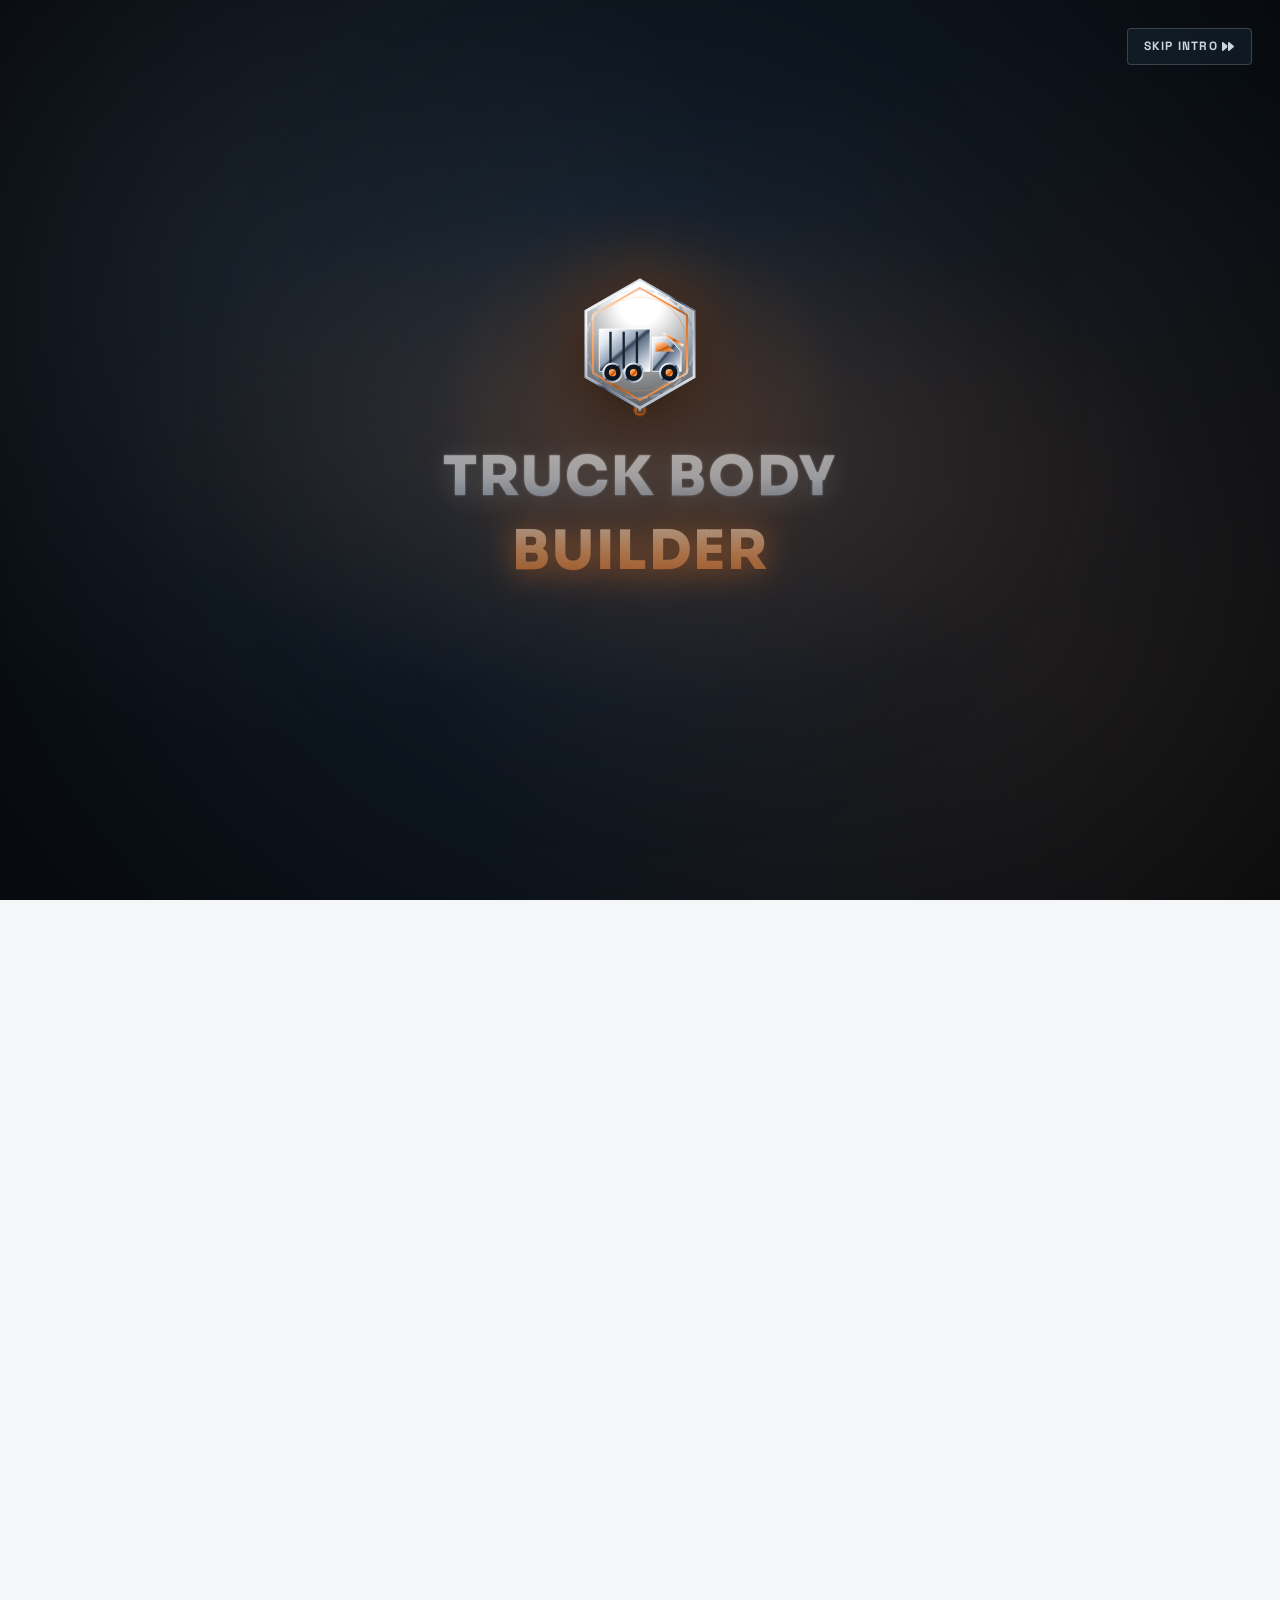
==== commit 7eb367b4: "Fix website issues" ====
--- a/index.html
+++ b/index.html
@@ -6,8 +6,11 @@
   <title>Truck Body Builder | Heavy Commercial Vehicle Fabrication & Manufacturing</title>
   <meta name="description" content="Premier industrial truck body builder and commercial vehicle fabrication company. Specializing in tippers, containers, tankers, trailers, and custom commercial bodies.">
   
-  <!-- Favicon -->
+  <!-- Favicon Suite -->
   <link rel="icon" type="image/svg+xml" href="assets/images/logo/favicon.svg">
+  <link rel="icon" type="image/png" sizes="32x32" href="assets/images/logo/favicon-32x32.png">
+  <link rel="icon" type="image/png" sizes="16x16" href="assets/images/logo/favicon-16x16.png">
+  <link rel="apple-touch-icon" sizes="180x180" href="assets/images/logo/apple-touch-icon.png">
   <link rel="alternate icon" href="assets/images/logo/logo-compact.svg">
 
   <!-- Bootstrap 5 CSS -->
@@ -23,6 +26,11 @@
   <link rel="stylesheet" href="assets/css/premium-motion.css">
 </head>
 <body>
+
+  <!-- Top Viewport Scroll Progress Bar -->
+  <div class="scroll-progress-track" id="scrollProgressTrack" aria-hidden="true">
+    <div class="scroll-progress-bar" id="scrollProgressBar"></div>
+  </div>
 
   <!-- LIQUID CHROME 3D LOGO REVEAL INTRO OVERLAY -->
   <div class="liquid-chrome-intro" id="liquidChromeIntro" role="dialog" aria-modal="true" aria-label="Truck Body Builder Liquid Chrome Logo Reveal">
@@ -207,7 +215,7 @@
           <ul class="navbar-nav mx-auto">
             <li class="nav-item dropdown">
               <a class="nav-link dropdown-toggle active" href="#" role="button" data-bs-toggle="dropdown" aria-expanded="false">
-                Home
+                Home <i class="fas fa-chevron-down nav-chevron ms-1"></i>
               </a>
               <ul class="dropdown-menu dropdown-menu-industrial">
                 <li><a class="dropdown-item active" href="index.html"><i class="fas fa-industry"></i> Home 1</a></li>
@@ -266,6 +274,8 @@
     <!-- ADVANCED AUTO-ROTATING HERO CAROUSEL -->
     <section class="hero-carousel-section" id="heroCarousel" aria-label="Commercial Truck Body Manufacturing Showcase">
       <div class="hero-ambient-mesh"></div>
+      <div class="hero-ambient-orb hero-ambient-orb-1"></div>
+      <div class="hero-ambient-orb hero-ambient-orb-2"></div>
       <div class="hero-slides-wrapper">
 
         <!-- Slide 1: Premium Heavy Commercial Truck (Mercedes-Benz Actros CGI Style) -->
@@ -943,10 +953,10 @@
       <div class="container py-lg-4">
         <div class="row align-items-center g-5">
           <div class="col-lg-6">
-            <div class="position-relative overflow-hidden rounded shadow-lg" style="border: 1px solid rgba(23, 35, 47, 0.12);">
+            <div class="position-relative overflow-hidden rounded shadow-lg facility-img-wrap" style="border: 1px solid rgba(23, 35, 47, 0.12);">
               <img src="assets/images/about/facility-1.jpg" 
                    alt="Automated Commercial Vehicle Body Manufacturing Facility" 
-                   class="w-100" 
+                   class="w-100 facility-img" 
                    style="height: 440px; object-fit: cover; display: block;" 
                    loading="lazy"
                    onerror="this.onerror=null; this.src='assets/images/about/facility-2.jpg';">
@@ -1327,7 +1337,7 @@
           <div class="col-md-6 col-lg-4">
             <div class="service-card has-thumb h-100">
               <div class="service-thumb-wrapper">
-                <img src="assets/images/services/service-design.jpg" alt="Custom Truck Body Design" class="service-thumb">
+                <img src="assets/images/services/service-design.jpg" alt="Custom Truck Body Design - 3D CAD & FEA Simulation" class="service-thumb" loading="lazy">
                 <div class="service-thumb-icon">
                   <i class="fas fa-drafting-compass"></i>
                 </div>
@@ -1670,7 +1680,7 @@
           <div class="col-md-6 col-lg-4">
             <div class="blog-card h-100">
               <div class="blog-thumb-wrapper">
-                <img src="assets/images/blog/blog-1.jpg" alt="Hardox vs Mild Steel Mining Tipper" class="blog-thumb">
+                <a href="blog-details.html?id=1"><img src="assets/images/blog/blog-1.jpg" alt="Hardox vs Mild Steel Mining Tipper" class="blog-thumb"></a>
                 <div class="blog-date-badge">
                   <span class="d-block fw-bold fs-6">28</span>
                   <span class="small text-uppercase">Oct 2026</span>
@@ -1681,8 +1691,8 @@
                 <h3 class="blog-title"><a href="blog-details.html?id=1">High-Tensile Hardox Steel vs Mild Steel in Mining Tipper Fabrication</a></h3>
                 <p class="blog-excerpt">Comprehensive metallurgical analysis of Brinell 450 HBW wear plate versus structural mild steel, cutting tare weight by 1,450 kg.</p>
                 <div class="blog-meta-footer">
-                  <span><i class="fas fa-user-circle me-1"></i> Technical Desk</span>
-                  <a href="blog-details.html?id=1" class="fw-bold text-orange">Read Whitepaper <i class="fas fa-angle-right"></i></a>
+                  <span class="d-inline-flex align-items-center"><img src="assets/images/about/author-natarajan.jpg" alt="Er. R. Natarajan" class="blog-author-avatar" loading="lazy"> Technical Desk</span>
+                  <a href="blog-details.html?id=1" class="fw-bold text-orange">Read Article <i class="fas fa-angle-right"></i></a>
                 </div>
               </div>
             </div>
@@ -1692,7 +1702,7 @@
           <div class="col-md-6 col-lg-4">
             <div class="blog-card h-100">
               <div class="blog-thumb-wrapper">
-                <img src="assets/images/blog/blog-2.jpg" alt="ARAI AIS 093 Commercial Compliance" class="blog-thumb">
+                <a href="blog-details.html?id=2"><img src="assets/images/blog/blog-2.jpg" alt="ARAI AIS 093 Commercial Compliance" class="blog-thumb"></a>
                 <div class="blog-date-badge">
                   <span class="d-block fw-bold fs-6">15</span>
                   <span class="small text-uppercase">Oct 2026</span>
@@ -1703,7 +1713,7 @@
                 <h3 class="blog-title"><a href="blog-details.html?id=2">ARAI AIS-093 Code of Practice: Essential Checklist for Commercial Truck Bodies</a></h3>
                 <p class="blog-excerpt">A breakdown of safety dimensions, rear under-run protection (RUPD), lateral protection devices (LPD), and fire retardant cabin separation norms.</p>
                 <div class="blog-meta-footer">
-                  <span><i class="fas fa-user-circle me-1"></i> Regulatory Cell</span>
+                  <span class="d-inline-flex align-items-center"><img src="assets/images/about/author-vikram.jpg" alt="Er. S. Vikram" class="blog-author-avatar" loading="lazy"> Regulatory Cell</span>
                   <a href="blog-details.html?id=2" class="fw-bold text-orange">Read Article <i class="fas fa-angle-right"></i></a>
                 </div>
               </div>
@@ -1714,7 +1724,7 @@
           <div class="col-md-6 col-lg-4">
             <div class="blog-card h-100">
               <div class="blog-thumb-wrapper">
-                <img src="assets/images/blog/blog-3.jpg" alt="Aerodynamic Dry Freight Container Body" class="blog-thumb">
+                <a href="blog-details.html?id=3"><img src="assets/images/blog/blog-3.jpg" alt="Aerodynamic Dry Freight Container Body" class="blog-thumb"></a>
                 <div class="blog-date-badge">
                   <span class="d-block fw-bold fs-6">02</span>
                   <span class="small text-uppercase">Oct 2026</span>
@@ -1725,7 +1735,7 @@
                 <h3 class="blog-title"><a href="blog-details.html?id=3">Aerodynamic Dry Container Engineering: Slashing Highway Drag by 12%</a></h3>
                 <p class="blog-excerpt">CFD wind-tunnel modeling results on corner chamfers, side vortex skirts, and roof deflectors on 32-ft and 40-ft multi-axle freight containers.</p>
                 <div class="blog-meta-footer">
-                  <span><i class="fas fa-user-circle me-1"></i> Aerodynamics Lab</span>
+                  <span class="d-inline-flex align-items-center"><img src="assets/images/about/author-raman.jpg" alt="Dr. K. Raman" class="blog-author-avatar" loading="lazy"> Aerodynamics Lab</span>
                   <a href="blog-details.html?id=3" class="fw-bold text-orange">Read Article <i class="fas fa-angle-right"></i></a>
                 </div>
               </div>
@@ -1863,8 +1873,12 @@
     </div>
   </footer>
 
-  <!-- Floating Back to Top Button -->
+  <!-- Floating Back to Top Button with Circular Progress Ring -->
   <button id="backToTopBtn" class="back-to-top" title="Back to top" aria-label="Back to top">
+    <svg class="progress-ring" width="46" height="46" viewBox="0 0 46 46">
+      <circle class="progress-ring-track" cx="23" cy="23" r="20" stroke="rgba(255, 255, 255, 0.12)" stroke-width="2.5" fill="none" />
+      <circle class="progress-ring-circle" id="scrollProgressCircle" cx="23" cy="23" r="20" stroke="#F07824" stroke-width="2.5" stroke-dasharray="125.66" stroke-dashoffset="125.66" stroke-linecap="round" fill="none" />
+    </svg>
     <i class="fas fa-chevron-up"></i>
   </button>
 
--- a/assets/css/style.css
+++ b/assets/css/style.css
@@ -53,12 +53,15 @@
   font-size: 16px;
 }
 
+html, body {
+  overflow-x: clip;
+}
 body {
   font-family: var(--font-body);
   color: var(--body-text);
   background-color: var(--light-bg);
   line-height: 1.6;
-  overflow-x: hidden;
+  
   min-height: 100vh;
   display: flex;
   flex-direction: column;
@@ -122,10 +125,50 @@
 /* ==========================================================================
    Header & Responsive Navbar
    ========================================================================== */
+
+/* Elevate header stacking context when mobile navigation drawer is open */
+body.drawer-open .site-header,
+.site-header:has(.navbar-drawer.is-open) {
+  z-index: 1080 !important;
+}
+
+.cart-icon-btn {
+  position: relative !important;
+  overflow: visible !important;
+}
+
+.cart-count-badge {
+  position: absolute !important;
+  top: -5px !important;
+  right: -5px !important;
+  left: auto !important;
+  bottom: auto !important;
+  transform: none !important;
+  min-width: 19px !important;
+  height: 19px !important;
+  padding: 0 4px !important;
+  font-family: var(--font-heading), 'Sora', sans-serif !important;
+  font-weight: 800 !important;
+  font-size: 0.68rem !important;
+  line-height: 1 !important;
+  display: inline-flex !important;
+  align-items: center !important;
+  justify-content: center !important;
+  text-align: center !important;
+  background-color: var(--industrial-orange, #F07824) !important;
+  color: #FFFFFF !important;
+  border: 2px solid #0E1620 !important;
+  border-radius: 10px !important;
+  box-shadow: 0 2px 6px rgba(0, 0, 0, 0.45) !important;
+  z-index: 25 !important;
+  pointer-events: none !important;
+}
+
 .site-header {
-  position: sticky;
-  top: 0;
-  z-index: 1040;
+  position: -webkit-sticky !important;
+  position: sticky !important;
+  top: 0 !important;
+  z-index: 1050 !important;
   background-color: var(--primary-steel);
   box-shadow: 0 4px 20px rgba(0, 0, 0, 0.22);
   transition: background-color var(--transition-normal), box-shadow var(--transition-normal);
@@ -1089,7 +1132,7 @@
 .hero-slide-content {
   position: relative;
   z-index: 3;
-  padding: 60px 0 90px;
+  padding: 60px 15px 90px;
 }
 
 /* Staggered entrance animations */
@@ -2300,6 +2343,10 @@
   display: flex;
   flex-direction: column;
   flex-grow: 1;
+}
+
+.service-card.has-thumb .service-card-body > .mt-auto {
+  margin-top: auto !important;
 }
 
 .service-thumb-icon {
@@ -3001,7 +3048,26 @@
   flex-grow: 1;
 }
 
+.blog-author-avatar {
+  width: 26px;
+  height: 26px;
+  border-radius: 50%;
+  object-fit: cover;
+  border: 1.5px solid var(--industrial-orange);
+  margin-right: 8px;
+  flex-shrink: 0;
+  display: inline-block;
+  vertical-align: middle;
+  transition: transform var(--transition-fast), box-shadow var(--transition-fast);
+}
+
+.blog-card:hover .blog-author-avatar {
+  transform: scale(1.12);
+  box-shadow: 0 2px 8px rgba(230, 81, 0, 0.35);
+}
+
 .blog-meta-footer {
+  margin-top: auto;
   display: flex;
   align-items: center;
   justify-content: space-between;
@@ -3938,20 +4004,18 @@
 }
 
 /* Hotspot Callout Box */
+/* Hotspot Callout Box - Positioned as Dedicated Component Inspector Panel Below Viewport */
 .cad-hotspot-callout {
-  position: absolute;
-  bottom: 12px;
-  left: 12px;
-  right: 12px;
+  position: relative;
+  margin-top: 10px;
   background: rgba(10, 16, 23, 0.95);
   backdrop-filter: blur(12px);
   -webkit-backdrop-filter: blur(12px);
-  border: 1px solid rgba(240, 120, 36, 0.6);
+  border: 1px solid rgba(240, 120, 36, 0.45);
   border-left: 3px solid var(--industrial-orange);
-  border-radius: 5px;
+  border-radius: 6px;
   padding: 10px 14px;
-  z-index: 6;
-  box-shadow: 0 8px 24px rgba(0, 0, 0, 0.7);
+  box-shadow: 0 4px 16px rgba(0, 0, 0, 0.5);
   transition: all 0.25s ease;
 }
 
@@ -4202,6 +4266,7 @@
 }
 
 /* Hide Dropdown Arrow / Caret Indicators */
+/* Single Clean Dropdown Menu Arrow Indicator */
 .dropdown-toggle::after,
 .nav-link.dropdown-toggle::after,
 .navbar-nav .dropdown-toggle::after {
@@ -4211,7 +4276,35 @@
 }
 
 .nav-chevron {
-  display: none !important;
+  display: inline-block !important;
+  font-size: 0.72rem;
+  margin-left: 6px;
+  vertical-align: middle;
+  transition: transform 0.25s ease, color 0.25s ease;
+  color: rgba(255, 255, 255, 0.75);
+}
+
+.nav-link:hover .nav-chevron,
+.nav-item.dropdown:hover .nav-chevron,
+.nav-item.dropdown.show .nav-chevron,
+.nav-link.dropdown-toggle[aria-expanded="true"] .nav-chevron,
+.navbar-drawer .dropdown.is-open .nav-chevron,
+.navbar-drawer .dropdown.show .nav-chevron {
+  transform: rotate(180deg);
+  color: var(--industrial-orange, #F07824);
+}
+
+.dropdown-menu-industrial.show {
+  display: block !important;
+  opacity: 1 !important;
+  visibility: visible !important;
+  transform: translateY(0) !important;
+  pointer-events: auto !important;
+}
+
+[dir="rtl"] .nav-chevron {
+  margin-left: 0;
+  margin-right: 6px;
 }
 
 
@@ -4334,3 +4427,115 @@
     display: none !important;
   }
 }
+
+
+/* ==========================================================================
+   Checkout & Quotation Form Target Card Highlight Pulse
+   ========================================================================== */
+@keyframes cardTargetPulse {
+  0% {
+    box-shadow: 0 0 0 0 rgba(240, 120, 36, 0.7);
+    border-color: var(--industrial-orange) !important;
+  }
+  40% {
+    box-shadow: 0 0 0 14px rgba(240, 120, 36, 0.28);
+    border-color: var(--industrial-orange) !important;
+  }
+  100% {
+    box-shadow: 0 4px 18px rgba(0, 0, 0, 0.08);
+  }
+}
+
+.checkout-card-pulse {
+  animation: cardTargetPulse 1.4s ease-out !important;
+  border-color: var(--industrial-orange) !important;
+}
+
+/* Form Group & Input Group Validation Enhancements */
+.input-group.has-validation .invalid-feedback {
+  display: none;
+  width: 100%;
+  margin-top: 5px;
+  font-size: 0.8rem;
+  color: #DC2626;
+  font-weight: 500;
+}
+
+.input-group.has-validation > .form-control.is-invalid ~ .invalid-feedback,
+.input-group.is-invalid .invalid-feedback {
+  display: block;
+}
+
+.input-group:has(.form-control.is-invalid) .input-group-text,
+.input-group.is-invalid .input-group-text {
+  border-color: #DC2626 !important;
+  color: #DC2626 !important;
+}
+
+.input-group:has(.form-control.is-valid) .input-group-text,
+.input-group.is-valid .input-group-text {
+  border-color: #10B981 !important;
+  color: #10B981 !important;
+}
+
+
+/* ==========================================================================
+   Mission, Vision & Quality Policy Cards Base
+   ========================================================================== */
+.mission-vision-card {
+  display: flex;
+  flex-direction: column;
+  transition: transform var(--transition-normal), box-shadow var(--transition-normal);
+}
+.mission-vision-icon {
+  height: 48px;
+  display: flex;
+  align-items: center;
+  justify-content: flex-start;
+  margin-bottom: 14px;
+}
+.mission-vision-title {
+  margin-bottom: 12px;
+  line-height: 1.35;
+}
+.mission-vision-text {
+  line-height: 1.65;
+  flex-grow: 1;
+  margin-bottom: 0;
+}
+
+/* ==========================================================================
+   Quality Benchmark Cards Base
+   ========================================================================== */
+.benchmark-card {
+  display: flex;
+  flex-direction: column;
+  align-items: center;
+  text-align: center;
+  height: 100%;
+  transition: transform var(--transition-normal), box-shadow var(--transition-normal);
+}
+.benchmark-icon {
+  height: 52px;
+  display: flex;
+  align-items: center;
+  justify-content: center;
+  margin-bottom: 14px;
+}
+.benchmark-title {
+  margin-bottom: 10px;
+  line-height: 1.35;
+}
+.benchmark-text {
+  line-height: 1.55;
+  margin-top: auto;
+}
+
+
+/* Light Mode Accessible Placeholders */
+input::placeholder,
+textarea::placeholder,
+.form-control::placeholder {
+  color: #64748B !important;
+  opacity: 1 !important;
+}
--- a/assets/css/responsive.css
+++ b/assets/css/responsive.css
@@ -157,7 +157,7 @@
   }
 
   .hero-slide-content {
-    padding: 30px 0 40px;
+    padding: 30px 16px 40px;
   }
 
   .hero-spec-panel,
@@ -466,7 +466,7 @@
   }
 
   .hero-slide-content {
-    padding: 35px 0 80px;
+    padding: 35px 16px 80px;
   }
 
   .hero-nav-btn {
@@ -960,11 +960,12 @@
     font-size: 1.85rem;
   }
   .cad-viewport {
-    height: 190px;
+    height: 215px;
   }
   .cad-telemetry-grid {
     grid-template-columns: repeat(2, 1fr);
     gap: 6px;
+    margin-top: 10px;
   }
   .cad-tab-btn {
     padding: 4px 8px;
@@ -1008,6 +1009,11 @@
    ========================================================================== */
 @media (max-width: 991.98px) {
   .site-header {
+    position: -webkit-sticky !important;
+    position: sticky !important;
+    top: 0 !important;
+    z-index: 1050 !important;
+    width: 100% !important;
     padding: 8px 0 !important;
   }
 
@@ -1037,12 +1043,12 @@
     max-width: 100% !important;
     display: flex !important;
     align-items: center !important;
-    overflow: hidden !important;
+    overflow: visible !important;
   }
 
   .brand-logo-main {
     height: 34px !important;
-    max-width: 190px !important;
+    max-width: 220px !important;
     width: auto !important;
     object-fit: contain !important;
   }
@@ -1067,11 +1073,23 @@
     justify-content: center !important;
   }
 
+    .mobile-nav-controls .cart-icon-btn {
+    overflow: visible !important;
+  }
+
   .mobile-nav-controls .cart-count-badge {
-    top: -4px !important;
-    right: -4px !important;
+    top: -5px !important;
+    right: -5px !important;
+    left: auto !important;
+    bottom: auto !important;
+    transform: none !important;
+    min-width: 18px !important;
+    height: 18px !important;
     font-size: 0.65rem !important;
-    padding: 2px 5px !important;
+    padding: 0 4px !important;
+    display: inline-flex !important;
+    align-items: center !important;
+    justify-content: center !important;
   }
 }
 
@@ -1083,12 +1101,12 @@
   }
 
   .navbar-brand-industrial {
-    max-width: 54vw !important;
+    max-width: 58vw !important;
   }
 
   .brand-logo-main {
     height: 30px !important;
-    max-width: 165px !important;
+    max-width: 195px !important;
   }
 
   .mobile-nav-controls {
@@ -1111,12 +1129,12 @@
   }
 
   .navbar-brand-industrial {
-    max-width: 52vw !important;
+    max-width: 56vw !important;
   }
 
   .brand-logo-main {
-    height: 26px !important;
-    max-width: 140px !important;
+    height: 27px !important;
+    max-width: 170px !important;
   }
 
   .mobile-nav-controls {
@@ -1135,8 +1153,44 @@
    Mobile Hero Section Typography & Balanced Proportions
    ========================================================================== */
 @media (max-width: 767.98px) {
+  .hero-carousel-section,
+  .hero-slide {
+    overflow-x: hidden !important;
+    max-width: 100vw !important;
+  }
+
   .hero-slide-content {
-    padding: 24px 0 60px !important;
+    padding: 24px 16px 60px !important;
+    width: 100% !important;
+    max-width: 100% !important;
+    box-sizing: border-box !important;
+  }
+
+  .hero-slide-content > .row {
+    margin-left: 0 !important;
+    margin-right: 0 !important;
+  }
+
+  .hero-col-left {
+    padding-left: 0 !important;
+    padding-right: 0 !important;
+    width: 100% !important;
+  }
+
+  .hero-section-2 .container {
+    padding-left: 16px !important;
+    padding-right: 16px !important;
+  }
+
+  .hero-section-2 .container > .row {
+    margin-left: 0 !important;
+    margin-right: 0 !important;
+  }
+
+  .hero-section-2 .hero-col-left {
+    padding-left: 0 !important;
+    padding-right: 0 !important;
+    width: 100% !important;
   }
 
   .hero-badge {
@@ -1191,3 +1245,268 @@
     height: 3px !important;
   }
 }
+
+
+/* ==========================================================================
+   Mobile Drawer & Header Stacking Elevation (Zero Blur / Zero Obscurity)
+   ========================================================================== */
+body.drawer-open .site-header,
+.site-header:has(.navbar-drawer.is-open) {
+  z-index: 1080 !important;
+}
+
+@media (max-width: 991.98px) {
+  body.drawer-open .site-header {
+    z-index: 1080 !important;
+  }
+
+  .navbar-drawer {
+    background-color: #0E1620 !important;
+    z-index: 1090 !important;
+    box-shadow: -12px 0 45px rgba(0, 0, 0, 0.8) !important;
+    filter: none !important;
+    backdrop-filter: none !important;
+    -webkit-backdrop-filter: none !important;
+  }
+
+  .drawer-backdrop {
+    z-index: 1050 !important;
+  }
+
+  /* Cart Icon Button & Live Badge (Always Crisp & Fully Visible) */
+  .header-icon-btn.cart-icon-btn {
+    overflow: visible !important;
+  }
+}
+
+/* ==========================================================================
+   Uniform Responsive Card Text & Component Alignment System
+   Ensures 100% Parallel Horizontal Baselines Across All Columns & Devices
+   ========================================================================== */
+
+/* Base Card Elements Setup */
+.blog-title {
+  display: block !important;
+  font-size: 1.15rem !important;
+  font-weight: 700 !important;
+  line-height: 1.4 !important;
+  margin-bottom: 12px !important;
+}
+
+.blog-title a {
+  display: block !important;
+}
+
+.blog-excerpt {
+  font-size: 0.9rem !important;
+  line-height: 1.6 !important;
+  margin-bottom: 18px !important;
+}
+
+.blog-meta-footer {
+  margin-top: auto !important;
+  display: flex !important;
+  align-items: center !important;
+  justify-content: space-between !important;
+  padding-top: 14px !important;
+  border-top: 1px solid var(--border-color) !important;
+}
+
+.service-card.has-thumb .service-card-body {
+  display: flex !important;
+  flex-direction: column !important;
+  flex-grow: 1 !important;
+}
+
+.service-card.has-thumb .service-card-body > .mt-auto {
+  margin-top: auto !important;
+}
+
+/* 1. Large Desktop (>= 1200px) */
+@media (min-width: 1200px) {
+  /* Blog Cards: exactly 3 columns, cards align across 3 lines of title and 4 lines of text */
+  .blog-title {
+    min-height: 78px !important;
+    height: 78px !important;
+  }
+  .blog-excerpt {
+    min-height: 92px !important;
+    height: 92px !important;
+    overflow: hidden !important;
+  }
+
+  /* Service Cards */
+  .service-card.has-thumb .service-title {
+    min-height: 56px !important;
+    height: 56px !important;
+  }
+  .service-card.has-thumb .service-text {
+    min-height: 96px !important;
+    height: 96px !important;
+    overflow: hidden !important;
+  }
+  .service-card.has-thumb ul {
+    min-height: 92px !important;
+    margin-bottom: 16px !important;
+  }
+
+  /* Mission & Vision Cards */
+  .mission-vision-title {
+    min-height: 38px !important;
+  }
+  .mission-vision-text {
+    min-height: 115px !important;
+  }
+
+  /* Benchmark Cards */
+  .benchmark-title {
+    min-height: 52px !important;
+    display: flex !important;
+    align-items: center !important;
+    justify-content: center !important;
+  }
+  .benchmark-text {
+    min-height: 64px !important;
+  }
+}
+
+/* 2. Standard Desktop (992px to 1199.98px) */
+@media (min-width: 992px) and (max-width: 1199.98px) {
+  .blog-title {
+    min-height: 82px !important;
+    height: 82px !important;
+  }
+  .blog-excerpt {
+    min-height: 104px !important;
+    height: 104px !important;
+    overflow: hidden !important;
+  }
+
+  .service-card.has-thumb .service-title {
+    min-height: 58px !important;
+    height: 58px !important;
+  }
+  .service-card.has-thumb .service-text {
+    min-height: 108px !important;
+    height: 108px !important;
+    overflow: hidden !important;
+  }
+  .service-card.has-thumb ul {
+    min-height: 100px !important;
+  }
+
+  .mission-vision-title {
+    min-height: 38px !important;
+  }
+  .mission-vision-text {
+    min-height: 135px !important;
+  }
+
+  .benchmark-title {
+    min-height: 54px !important;
+    display: flex !important;
+    align-items: center !important;
+    justify-content: center !important;
+  }
+  .benchmark-text {
+    min-height: 74px !important;
+  }
+}
+
+/* 3. Tablet (768px to 991.98px) */
+@media (min-width: 768px) and (max-width: 991.98px) {
+  .blog-title {
+    min-height: 76px !important;
+    height: 76px !important;
+  }
+  .blog-excerpt {
+    min-height: 92px !important;
+    height: 92px !important;
+    overflow: hidden !important;
+  }
+
+  .service-card.has-thumb .service-title {
+    min-height: 56px !important;
+    height: 56px !important;
+  }
+  .service-card.has-thumb .service-text {
+    min-height: 96px !important;
+    height: 96px !important;
+    overflow: hidden !important;
+  }
+  .service-card.has-thumb ul {
+    min-height: 92px !important;
+  }
+
+  .mission-vision-title {
+    min-height: 38px !important;
+  }
+  .mission-vision-text {
+    min-height: 115px !important;
+  }
+
+  .benchmark-title {
+    min-height: 52px !important;
+    display: flex !important;
+    align-items: center !important;
+    justify-content: center !important;
+  }
+  .benchmark-text {
+    min-height: 64px !important;
+  }
+}
+
+/* 4. Small Tablet / Large Mobile Landscape (576px to 767.98px) */
+@media (min-width: 576px) and (max-width: 767.98px) {
+  .benchmark-title {
+    min-height: 52px !important;
+    display: flex !important;
+    align-items: center !important;
+    justify-content: center !important;
+  }
+  .benchmark-text {
+    min-height: 64px !important;
+  }
+
+  .blog-title,
+  .blog-excerpt,
+  .service-card.has-thumb .service-title,
+  .service-card.has-thumb .service-text,
+  .service-card.has-thumb ul,
+  .mission-vision-title,
+  .mission-vision-text {
+    min-height: auto !important;
+    height: auto !important;
+  }
+}
+
+/* 5. Mobile Devices (< 576px) */
+@media (max-width: 575.98px) {
+  .blog-title,
+  .blog-excerpt,
+  .service-card.has-thumb .service-title,
+  .service-card.has-thumb .service-text,
+  .service-card.has-thumb ul,
+  .mission-vision-title,
+  .mission-vision-text,
+  .benchmark-title,
+  .benchmark-text {
+    min-height: auto !important;
+    height: auto !important;
+  }
+}
+
+
+/* ==========================================================================
+   Responsive Cart & Product Card Alignment Rules
+   ========================================================================== */
+@media (max-width: 576px) {
+  .cart-nav-actions {
+    flex-direction: column !important;
+    gap: 10px !important;
+  }
+  .cart-nav-actions .btn {
+    width: 100% !important;
+    justify-content: center !important;
+  }
+}
--- a/assets/css/dark-mode.css
+++ b/assets/css/dark-mode.css
@@ -309,22 +309,122 @@
   color: #E2E8F0;
 }
 
-/* Form Controls in Dark Mode */
+/* ==========================================================================
+   Form Controls, Search Inputs & Placeholder Visibility (Dark Mode)
+   Guarantees 100% Crisp Visibility for Placeholders, Typed Text & Focused State
+   ========================================================================== */
+
+/* 1. Base input fields and textareas */
 [data-theme="dark"] .form-control,
-[data-theme="dark"] .form-select {
-  background-color: #131b24;
-  border-color: #273646;
-  color: #F8FAFC;
-}
-
+[data-theme="dark"] .form-select,
+[data-theme="dark"] input[type="text"],
+[data-theme="dark"] input[type="email"],
+[data-theme="dark"] input[type="tel"],
+[data-theme="dark"] input[type="number"],
+[data-theme="dark"] input[type="search"],
+[data-theme="dark"] textarea.form-control,
+[data-theme="dark"] textarea {
+  background-color: #131b24 !important;
+  border-color: #2b3b4e !important;
+  color: #FFFFFF !important;
+  -webkit-text-fill-color: #FFFFFF !important;
+}
+
+/* 2. Focus state: keep background dark, text white, border industrial orange */
+[data-theme="dark"] .form-control:focus,
+[data-theme="dark"] .form-select:focus,
+[data-theme="dark"] input[type="text"]:focus,
+[data-theme="dark"] input[type="email"]:focus,
+[data-theme="dark"] input[type="tel"]:focus,
+[data-theme="dark"] input[type="number"]:focus,
+[data-theme="dark"] input[type="search"]:focus,
+[data-theme="dark"] textarea.form-control:focus,
+[data-theme="dark"] textarea:focus {
+  background-color: #172433 !important;
+  border-color: var(--industrial-orange) !important;
+  color: #FFFFFF !important;
+  -webkit-text-fill-color: #FFFFFF !important;
+  box-shadow: 0 0 0 3px rgba(240, 120, 36, 0.25) !important;
+  outline: none !important;
+}
+
+/* 3. Placeholder text visibility in Dark Mode - MUST be clear luminous light slate, never dark/hidden */
+[data-theme="dark"] input::placeholder,
+[data-theme="dark"] textarea::placeholder,
+[data-theme="dark"] .form-control::placeholder,
+[data-theme="dark"] #shopSearchInput::placeholder,
+[data-theme="dark"] #blogSearchInput::placeholder {
+  color: #E2E8F0 !important;
+  -webkit-text-fill-color: #E2E8F0 !important;
+  opacity: 1 !important;
+  font-weight: 500 !important;
+}
+
+[data-theme="dark"] input::-webkit-input-placeholder,
+[data-theme="dark"] textarea::-webkit-input-placeholder,
+[data-theme="dark"] .form-control::-webkit-input-placeholder,
+[data-theme="dark"] #shopSearchInput::-webkit-input-placeholder,
+[data-theme="dark"] #blogSearchInput::-webkit-input-placeholder {
+  color: #E2E8F0 !important;
+  -webkit-text-fill-color: #E2E8F0 !important;
+  opacity: 1 !important;
+  font-weight: 500 !important;
+}
+
+[data-theme="dark"] input::-moz-placeholder,
+[data-theme="dark"] textarea::-moz-placeholder,
+[data-theme="dark"] .form-control::-moz-placeholder,
+[data-theme="dark"] #shopSearchInput::-moz-placeholder,
+[data-theme="dark"] #blogSearchInput::-moz-placeholder {
+  color: #E2E8F0 !important;
+  -webkit-text-fill-color: #E2E8F0 !important;
+  opacity: 1 !important;
+  font-weight: 500 !important;
+}
+
+[data-theme="dark"] input:-ms-input-placeholder,
+[data-theme="dark"] textarea:-ms-input-placeholder,
+[data-theme="dark"] .form-control:-ms-input-placeholder,
+[data-theme="dark"] #shopSearchInput:-ms-input-placeholder,
+[data-theme="dark"] #blogSearchInput:-ms-input-placeholder {
+  color: #E2E8F0 !important;
+  -webkit-text-fill-color: #E2E8F0 !important;
+  opacity: 1 !important;
+  font-weight: 500 !important;
+}
+
+[data-theme="dark"] .input-group:focus-within {
+  box-shadow: 0 0 0 3px rgba(240, 120, 36, 0.3) !important;
+}
+[data-theme="dark"] .input-group:focus-within .input-group-text,
+[data-theme="dark"] .input-group:focus-within .form-control {
+  border-color: var(--industrial-orange) !important;
+}
+
+/* 4. Input group prepends / appends (search icons, currency symbols, flags) */
 [data-theme="dark"] .input-group-text {
-  background-color: #1a2532 !important;
-  border-color: #273646 !important;
-  color: #CBD5E1 !important;
-}
-
-[data-theme="dark"] .form-label {
-  color: #E2E8F0;
+  background-color: #172433 !important;
+  border-color: #2b3b4e !important;
+  color: #FFA559 !important;
+}
+
+[data-theme="dark"] .input-group-text i,
+[data-theme="dark"] .input-group-text .text-muted {
+  color: #FFA559 !important;
+}
+
+/* 5. Select dropdowns and options */
+[data-theme="dark"] .form-select option,
+[data-theme="dark"] select option {
+  background-color: #131b24 !important;
+  color: #F8FAFC !important;
+}
+
+/* 6. Form labels and helper text */
+[data-theme="dark"] .form-label,
+[data-theme="dark"] label.text-muted,
+[data-theme="dark"] .form-text {
+  color: #E2E8F0 !important;
 }
 
 [data-theme="dark"] .filter-btn {
@@ -797,3 +897,216 @@
 :root:not([data-theme="dark"]) #cadHeroStudio p {
   color: #E2E8F0 !important;
 }
+
+
+/* ==========================================================================
+   COMPREHENSIVE DARK MODE INNER-TEXT VISIBILITY GUARANTEE
+   Ensures 100% High-Contrast Legibility for All Card Elements & Inner Prose
+   ========================================================================== */
+
+/* 1. Blog Cards in Dark Mode */
+[data-theme="dark"] .blog-card {
+  background-color: #17232F !important;
+  border-color: #27374a !important;
+}
+
+[data-theme="dark"] .blog-title,
+[data-theme="dark"] .blog-title a,
+[data-theme="dark"] .blog-card .blog-title,
+[data-theme="dark"] .blog-card .blog-title a {
+  color: #FFFFFF !important;
+}
+
+[data-theme="dark"] .blog-card:hover .blog-title,
+[data-theme="dark"] .blog-card:hover .blog-title a,
+[data-theme="dark"] .blog-card .blog-title a:hover {
+  color: #FFA559 !important;
+}
+
+[data-theme="dark"] .blog-excerpt,
+[data-theme="dark"] .blog-card .blog-excerpt,
+[data-theme="dark"] .blog-card p {
+  color: #CBD5E1 !important;
+}
+
+[data-theme="dark"] .blog-category {
+  color: #FFA559 !important;
+}
+
+[data-theme="dark"] .blog-meta-footer {
+  border-top-color: #27374a !important;
+  color: #94A3B8 !important;
+}
+
+[data-theme="dark"] .blog-meta-footer span {
+  color: #CBD5E1 !important;
+}
+
+[data-theme="dark"] .blog-meta-footer a.text-orange,
+[data-theme="dark"] .blog-meta-footer .text-orange {
+  color: #FFA559 !important;
+}
+
+[data-theme="dark"] .blog-meta-footer a.text-orange:hover {
+  color: #FFB878 !important;
+}
+
+/* 2. Service Cards in Dark Mode */
+[data-theme="dark"] .service-card {
+  background-color: #17232F !important;
+  border-color: #27374a !important;
+}
+
+[data-theme="dark"] .service-title,
+[data-theme="dark"] .service-title a,
+[data-theme="dark"] .service-card .service-title,
+[data-theme="dark"] .service-card .service-title a {
+  color: #FFFFFF !important;
+}
+
+[data-theme="dark"] .service-card:hover .service-title,
+[data-theme="dark"] .service-card:hover .service-title a,
+[data-theme="dark"] .service-card .service-title a:hover {
+  color: #FFA559 !important;
+}
+
+[data-theme="dark"] .service-text,
+[data-theme="dark"] .service-card .service-text,
+[data-theme="dark"] .service-card p {
+  color: #CBD5E1 !important;
+}
+
+[data-theme="dark"] .service-card ul li {
+  color: #CBD5E1 !important;
+}
+
+[data-theme="dark"] .service-link {
+  color: #FFA559 !important;
+}
+
+[data-theme="dark"] .service-card:hover .service-link {
+  color: #FFB878 !important;
+}
+
+/* 3. Mission, Vision & Quality Policy Cards in Dark Mode */
+[data-theme="dark"] .mission-vision-card {
+  background-color: #17232F !important;
+  border: 1px solid #27374a !important;
+}
+
+[data-theme="dark"] .mission-vision-title,
+[data-theme="dark"] .mission-vision-card h3 {
+  color: #FFFFFF !important;
+}
+
+[data-theme="dark"] .mission-vision-text,
+[data-theme="dark"] .mission-vision-card p {
+  color: #CBD5E1 !important;
+}
+
+/* 4. Quality Benchmark Cards in Dark Mode */
+[data-theme="dark"] .benchmark-card {
+  background-color: #17232F !important;
+  border-color: #27374a !important;
+}
+
+[data-theme="dark"] .benchmark-title,
+[data-theme="dark"] .benchmark-card h5 {
+  color: #FFFFFF !important;
+}
+
+[data-theme="dark"] .benchmark-text,
+[data-theme="dark"] .benchmark-card p {
+  color: #CBD5E1 !important;
+}
+
+/* 5. General Cards & Containers in Dark Mode */
+[data-theme="dark"] .card {
+  background-color: #17232F !important;
+  border-color: #27374a !important;
+}
+
+[data-theme="dark"] .card h1,
+[data-theme="dark"] .card h2,
+[data-theme="dark"] .card h3,
+[data-theme="dark"] .card h4,
+[data-theme="dark"] .card h5,
+[data-theme="dark"] .card h6,
+[data-theme="dark"] .card-title {
+  color: #FFFFFF !important;
+}
+
+[data-theme="dark"] .card p:not(.text-orange):not(.text-warning),
+[data-theme="dark"] .card-text,
+[data-theme="dark"] .card li:not(.text-orange):not(.text-warning) {
+  color: #CBD5E1 !important;
+}
+
+[data-theme="dark"] .card a:not(.btn):not(.badge):not(.service-link):not(.text-orange) {
+  color: #F8FAFC !important;
+}
+
+[data-theme="dark"] .card .text-muted,
+[data-theme="dark"] .card small.text-muted {
+  color: #94A3B8 !important;
+}
+
+[data-theme="dark"] .card .text-dark {
+  color: #FFFFFF !important;
+}
+
+/* 6. Blog Details Dynamic Article Prose in Dark Mode */
+[data-theme="dark"] #articleBody,
+[data-theme="dark"] .article-prose {
+  color: #CBD5E1 !important;
+}
+
+[data-theme="dark"] .article-prose h1,
+[data-theme="dark"] .article-prose h2,
+[data-theme="dark"] .article-prose h3,
+[data-theme="dark"] .article-prose h4 {
+  color: #FFFFFF !important;
+}
+
+[data-theme="dark"] .article-prose p,
+[data-theme="dark"] .article-prose li {
+  color: #CBD5E1 !important;
+}
+
+[data-theme="dark"] .article-prose strong,
+[data-theme="dark"] .article-prose b {
+  color: #FFFFFF !important;
+}
+
+[data-theme="dark"] .article-prose table {
+  color: #CBD5E1 !important;
+  border-color: #27374a !important;
+}
+
+[data-theme="dark"] .article-prose thead {
+  background-color: #111a24 !important;
+  color: #FFFFFF !important;
+}
+
+[data-theme="dark"] .article-prose td,
+[data-theme="dark"] .article-prose th {
+  border-color: #27374a !important;
+}
+
+[data-theme="dark"] #articleMetaRow span {
+  color: #CBD5E1 !important;
+}
+
+[data-theme="dark"] #authorName {
+  color: #FFFFFF !important;
+}
+
+[data-theme="dark"] #authorBio {
+  color: #CBD5E1 !important;
+}
+
+[data-theme="dark"] #articleTags .badge {
+  background-color: #1f2d3c !important;
+  color: #E2E8F0 !important;
+  border-color: #273646 !important;
+}
--- a/assets/css/premium-motion.css
+++ b/assets/css/premium-motion.css
@@ -1,23 +1,24 @@
 /**
  * ============================================================================
- * TRUCK BODY BUILDER – PREMIUM GLITTER, CHROME & SCROLLING TEXT ANIMATION
- * Ultra-Smooth Automotive Advertising Motion System & 60 FPS Engine
+ * TRUCK BODY BUILDER – PREMIUM MOTION & ULTRA-SMOOTH ANIMATION ENGINE
+ * High-End Creative Agency Automotive Interactive Experience (60 FPS Native)
  * ============================================================================
  */
 
-@import url('https://fonts.googleapis.com/css2?family=Sora:wght@600;700;800&family=Space+Grotesk:wght@600;700;800&family=Inter:wght@400;500;600;700&display=swap');
+@import url('https://fonts.googleapis.com/css2?family=Sora:wght@600;700;800;900&family=Space+Grotesk:wght@600;700;800&family=Inter:wght@400;500;600;700&display=swap');
 
 :root {
   --motion-ease-spring: cubic-bezier(0.175, 0.885, 0.32, 1.275);
   --motion-ease-out: cubic-bezier(0.16, 1, 0.3, 1);
   --motion-ease-in-out: cubic-bezier(0.65, 0, 0.35, 1);
-  --industrial-orange-glow: rgba(240, 120, 36, 0.45);
+  --motion-ease-expo: cubic-bezier(0.19, 1, 0.22, 1);
+  --industrial-orange-glow: rgba(240, 120, 36, 0.5);
   --chrome-silver: #CBD5E1;
   --deep-steel: #17232F;
 }
 
 /* ==========================================================================
-   1. GLOBAL BUTTERY-SMOOTH SCROLLING & MOMENTUM
+   1. GLOBAL BUTTERY-SMOOTH SCROLLING & VIEWPORT PROGRESS TRACK
    ========================================================================== */
 html {
   scroll-behavior: smooth;
@@ -25,10 +26,33 @@
 }
 
 body {
-  overflow-x: hidden;
+  overflow-x: clip;
   position: relative;
   font-family: 'Inter', -apple-system, BlinkMacSystemFont, "Segoe UI", Roboto, sans-serif;
   color: #374151;
+  -webkit-font-smoothing: antialiased;
+  -moz-osx-font-smoothing: grayscale;
+}
+
+/* Top Viewport Scroll Progress Bar */
+.scroll-progress-track {
+  position: fixed;
+  top: 0;
+  left: 0;
+  width: 100%;
+  height: 3.5px;
+  background: rgba(23, 35, 47, 0.25);
+  z-index: 99999;
+  pointer-events: none;
+}
+
+.scroll-progress-bar {
+  height: 100%;
+  width: 0%;
+  background: linear-gradient(90deg, #F07824 0%, #FFA866 60%, #FFFFFF 100%);
+  box-shadow: 0 0 10px rgba(240, 120, 36, 0.8), 0 0 20px rgba(255, 168, 102, 0.5);
+  transition: width 0.08s linear;
+  will-change: width;
 }
 
 /* ==========================================================================
@@ -52,7 +76,6 @@
   line-height: 1.65;
 }
 
-/* Responsive Fluid Typography */
 .hero-heading {
   font-size: clamp(1.45rem, 5.2vw, 3.8rem);
   line-height: 1.18;
@@ -72,8 +95,6 @@
 /* ==========================================================================
    3. METALLIC GLITTER & CHROMATIC TEXT SHINE ANIMATIONS
    ========================================================================== */
-
-/* Metallic Chrome Shimmering Text */
 .text-glitter-chrome,
 .highlight-chrome {
   background: linear-gradient(
@@ -93,7 +114,6 @@
   font-weight: 800;
 }
 
-/* Molten Industrial Orange Glitter & Radiant Glow */
 .text-glitter-orange,
 .highlight-orange {
   background: linear-gradient(
@@ -114,15 +134,9 @@
 }
 
 @keyframes glitterSheen {
-  0% {
-    background-position: 0% center;
-  }
-  50% {
-    background-position: 120% center;
-  }
-  100% {
-    background-position: 220% center;
-  }
+  0% { background-position: 0% center; }
+  50% { background-position: 120% center; }
+  100% { background-position: 220% center; }
 }
 
 /* Sparkling Particles around Logo */
@@ -247,7 +261,7 @@
 }
 
 /* ==========================================================================
-   5. GLASSMORPHISM STICKY NAVBAR & LOGO REVEAL
+   5. GLASSMORPHISM STICKY NAVBAR & HOVER GLOW
    ========================================================================== */
 .site-header {
   transition: background-color 0.4s var(--motion-ease-out),
@@ -256,10 +270,22 @@
 }
 
 .site-header.scrolled {
-  background-color: rgba(23, 35, 47, 0.92) !important;
+  background-color: rgba(23, 35, 47, 0.94) !important;
   backdrop-filter: blur(16px) saturate(180%);
   -webkit-backdrop-filter: blur(16px) saturate(180%);
   box-shadow: 0 12px 32px rgba(0, 0, 0, 0.38), 0 1px 0 rgba(255, 255, 255, 0.08);
+}
+
+/* Dropdown Menu Glassmorphic Reveal */
+.dropdown-menu-industrial {
+  background: rgba(23, 35, 47, 0.96) !important;
+  backdrop-filter: blur(18px) saturate(190%) !important;
+  -webkit-backdrop-filter: blur(18px) saturate(190%) !important;
+  border: 1px solid rgba(255, 255, 255, 0.12) !important;
+  border-radius: 10px !important;
+  box-shadow: 0 18px 40px rgba(0, 0, 0, 0.45), 0 0 1px rgba(240, 120, 36, 0.6) !important;
+  transform-origin: top center;
+  transition: opacity 0.28s var(--motion-ease-out), transform 0.28s var(--motion-ease-out), visibility 0.28s !important;
 }
 
 /* ==========================================================================
@@ -269,11 +295,47 @@
   position: absolute;
   inset: 0;
   background: 
-    radial-gradient(circle at 18% 28%, rgba(240, 120, 36, 0.14) 0%, transparent 48%),
-    radial-gradient(circle at 82% 72%, rgba(23, 35, 47, 0.65) 0%, transparent 58%);
+    radial-gradient(circle at 18% 28%, rgba(240, 120, 36, 0.18) 0%, transparent 48%),
+    radial-gradient(circle at 82% 72%, rgba(23, 35, 47, 0.7) 0%, transparent 58%),
+    radial-gradient(circle at 50% 50%, rgba(255, 168, 102, 0.06) 0%, transparent 60%);
   pointer-events: none;
   z-index: 1;
   animation: ambientMeshShift 12s ease-in-out infinite alternate;
+  will-change: transform;
+}
+
+/* Floating Ambient Orbs (Cinematic Agency Atmosphere) */
+.hero-ambient-orb {
+  position: absolute;
+  border-radius: 50%;
+  filter: blur(60px);
+  pointer-events: none;
+  z-index: 1;
+  opacity: 0.35;
+  animation: orbFloat 14s ease-in-out infinite alternate;
+}
+
+.hero-ambient-orb-1 {
+  width: 380px;
+  height: 380px;
+  top: 10%;
+  left: -80px;
+  background: radial-gradient(circle, rgba(240, 120, 36, 0.45) 0%, transparent 70%);
+}
+
+.hero-ambient-orb-2 {
+  width: 440px;
+  height: 440px;
+  bottom: 5%;
+  right: -60px;
+  background: radial-gradient(circle, rgba(52, 68, 84, 0.6) 0%, transparent 70%);
+  animation-delay: -7s;
+}
+
+@keyframes orbFloat {
+  0% { transform: translate3d(0, 0, 0) scale(1); }
+  50% { transform: translate3d(30px, -25px, 0) scale(1.08); }
+  100% { transform: translate3d(-20px, 20px, 0) scale(0.95); }
 }
 
 @keyframes ambientMeshShift {
@@ -282,24 +344,25 @@
   100% { transform: scale(1.02) translate(10px, -10px); opacity: 0.8; }
 }
 
+/* Staggered Dynamic Typography Reveals */
 .hero-slide.active .hero-badge {
-  animation: heroFadeSlideUp 0.7s var(--motion-ease-out) forwards 0.1s;
+  animation: heroBadgePop 0.65s var(--motion-ease-spring) forwards 0.05s;
 }
 
 .hero-slide.active .hero-heading {
-  animation: heroHeadingReveal 0.95s var(--motion-ease-out) forwards 0.25s;
+  animation: heroHeadingReveal 0.95s var(--motion-ease-expo) forwards 0.2s;
 }
 
 .hero-slide.active .hero-subtitle {
-  animation: heroFadeSlideUp 0.85s var(--motion-ease-out) forwards 0.42s;
+  animation: heroFadeSlideUp 0.85s var(--motion-ease-out) forwards 0.38s;
 }
 
 .hero-slide.active .hero-buttons {
-  animation: heroFadeSlideUp 0.85s var(--motion-ease-out) forwards 0.58s;
+  animation: heroFadeSlideUp 0.85s var(--motion-ease-out) forwards 0.52s;
 }
 
 .hero-slide.active .hero-stats-open {
-  animation: heroFadeSlideUp 0.85s var(--motion-ease-out) forwards 0.72s;
+  animation: heroFadeSlideUp 0.85s var(--motion-ease-out) forwards 0.66s;
 }
 
 .hero-slide:not(.active) .hero-heading,
@@ -311,11 +374,22 @@
   transform: translateY(24px);
 }
 
+@keyframes heroBadgePop {
+  0% {
+    opacity: 0;
+    transform: scale(0.85) translateY(16px);
+  }
+  100% {
+    opacity: 1;
+    transform: scale(1) translateY(0);
+  }
+}
+
 @keyframes heroHeadingReveal {
   0% {
     opacity: 0;
-    transform: translateY(32px) scale(0.98);
-    filter: blur(8px);
+    transform: translateY(34px) scale(0.98);
+    filter: blur(6px);
   }
   100% {
     opacity: 1;
@@ -336,13 +410,13 @@
 }
 
 /* ==========================================================================
-   7. BUTTON ANIMATIONS WITH CHROME BORDER & ORANGE SWEEP
+   7. BUTTON ANIMATIONS WITH CHROME BORDER & SPECULAR SHEEN
    ========================================================================== */
 .btn-industrial,
 .btn-hero-primary {
   position: relative;
   overflow: hidden;
-  transition: transform 0.26s var(--motion-ease-out), box-shadow 0.3s ease, background 0.3s ease;
+  transition: transform 0.28s var(--motion-ease-out), box-shadow 0.3s ease, background 0.3s ease;
   will-change: transform;
 }
 
@@ -357,7 +431,7 @@
   background: linear-gradient(
     90deg,
     transparent 0%,
-    rgba(255, 255, 255, 0.42) 50%,
+    rgba(255, 255, 255, 0.45) 50%,
     transparent 100%
   );
   transform: rotate(25deg);
@@ -374,15 +448,41 @@
 
 .btn-industrial:hover,
 .btn-hero-primary:hover {
-  transform: translateY(-2px);
-  box-shadow: 0 10px 24px rgba(240, 120, 36, 0.45), 0 0 12px rgba(240, 120, 36, 0.25);
+  transform: translateY(-3px);
+  box-shadow: 0 12px 28px rgba(240, 120, 36, 0.45), 0 0 16px rgba(240, 120, 36, 0.3);
+}
+
+.btn-hero-secondary {
+  position: relative;
+  background: rgba(23, 35, 47, 0.75) !important;
+  backdrop-filter: blur(12px) !important;
+  -webkit-backdrop-filter: blur(12px) !important;
+  border: 1px solid rgba(255, 255, 255, 0.25) !important;
+  color: #FFFFFF !important;
+  transition: transform 0.28s var(--motion-ease-out), border-color 0.3s ease, box-shadow 0.3s ease;
+}
+
+.btn-hero-secondary:hover {
+  transform: translateY(-3px);
+  border-color: var(--industrial-orange) !important;
+  box-shadow: 0 10px 24px rgba(0, 0, 0, 0.3), 0 0 12px rgba(240, 120, 36, 0.3);
+  color: #FFA866 !important;
 }
 
 .btn-industrial:hover i,
 .btn-hero-primary:hover i,
+.btn-hero-secondary:hover i,
 .btn-outline-steel:hover i {
   transform: translateX(4px);
   transition: transform 0.25s var(--motion-ease-spring);
+}
+
+/* Magnetic Button Wrapper */
+.btn-magnetic {
+  display: inline-flex;
+  align-items: center;
+  justify-content: center;
+  transition: transform 0.2s var(--motion-ease-out);
 }
 
 .btn-ripple {
@@ -465,16 +565,33 @@
 .stagger-5 { transition-delay: 0.40s !important; }
 .stagger-6 { transition-delay: 0.48s !important; }
 
-/* 3D Card Hover & Specular Micro-Interactions */
+/* 3D Card Hover & Dynamic Specular Cursor Spotlight */
 .tilt-card {
   position: relative;
   transform-style: preserve-3d;
-  transition: transform 0.4s var(--motion-ease-out), box-shadow 0.4s var(--motion-ease-out);
+  transition: transform 0.4s var(--motion-ease-out), box-shadow 0.4s var(--motion-ease-out), border-color 0.3s ease;
   will-change: transform;
 }
 
 .tilt-card:hover {
-  box-shadow: 0 20px 42px rgba(11, 17, 23, 0.18), 0 0 1px rgba(240, 120, 36, 0.45);
+  box-shadow: 0 20px 45px rgba(11, 17, 23, 0.18), 0 0 1px rgba(240, 120, 36, 0.45);
+}
+
+/* Dynamic Radial Spotlight on Cards */
+.tilt-card::before {
+  content: '';
+  position: absolute;
+  inset: 0;
+  border-radius: inherit;
+  background: radial-gradient(circle at var(--mouse-x, 50%) var(--mouse-y, 50%), rgba(240, 120, 36, 0.12), transparent 60%);
+  opacity: 0;
+  transition: opacity 0.3s ease;
+  pointer-events: none;
+  z-index: 2;
+}
+
+.tilt-card:hover::before {
+  opacity: 1;
 }
 
 .product-card:hover .product-thumb,
@@ -496,7 +613,8 @@
   box-shadow: 0 12px 28px rgba(0, 0, 0, 0.16);
 }
 
-.stat-num {
+.stat-num,
+.stat-counter {
   display: inline-block;
   font-variant-numeric: tabular-nums;
   font-family: 'Sora', 'Space Grotesk', sans-serif !important;
@@ -504,7 +622,110 @@
 }
 
 /* ==========================================================================
-   9. RESPONSIVE BREAKPOINT CONTROLS & REDUCED MOTION
+   9. MANUFACTURING PROCESS SECTION LASER PULSE FLOW
+   ========================================================================== */
+.process-section {
+  position: relative;
+}
+
+.process-step-card {
+  position: relative;
+  transition: transform 0.35s var(--motion-ease-out), box-shadow 0.35s ease;
+  border: 1px solid rgba(23, 35, 47, 0.08);
+}
+
+.process-step-card:hover {
+  transform: translateY(-6px);
+  box-shadow: 0 16px 36px rgba(0, 0, 0, 0.1), 0 0 1px rgba(240, 120, 36, 0.6);
+  border-color: rgba(240, 120, 36, 0.4) !important;
+}
+
+.step-num-badge {
+  display: inline-flex;
+  align-items: center;
+  justify-content: center;
+  width: 48px;
+  height: 48px;
+  border-radius: 50%;
+  background: var(--industrial-orange);
+  color: #FFFFFF;
+  font-weight: 800;
+  font-size: 1.15rem;
+  box-shadow: 0 0 16px rgba(240, 120, 36, 0.5);
+  transition: transform 0.3s var(--motion-ease-spring), box-shadow 0.3s ease;
+}
+
+.process-step-card:hover .step-num-badge {
+  transform: scale(1.12) rotate(8deg);
+  box-shadow: 0 0 24px rgba(240, 120, 36, 0.8);
+}
+
+/* ==========================================================================
+   10. CIRCULAR PROGRESS RING FOR FLOATING BACK-TO-TOP BUTTON
+   ========================================================================== */
+.back-to-top {
+  position: fixed;
+  bottom: 28px;
+  right: 28px;
+  width: 50px;
+  height: 50px;
+  border-radius: 50%;
+  background: #17232F;
+  border: none;
+  color: #FFFFFF;
+  display: flex;
+  align-items: center;
+  justify-content: center;
+  cursor: pointer;
+  z-index: 999;
+  box-shadow: 0 8px 24px rgba(0, 0, 0, 0.35), 0 0 1px rgba(240, 120, 36, 0.6);
+  opacity: 0;
+  visibility: hidden;
+  transform: scale(0.8) translateY(20px);
+  transition: opacity 0.35s var(--motion-ease-out), transform 0.35s var(--motion-ease-out), visibility 0.35s;
+}
+
+.back-to-top.show {
+  opacity: 1;
+  visibility: visible;
+  transform: scale(1) translateY(0);
+}
+
+.back-to-top:hover {
+  transform: translateY(-4px) scale(1.05);
+  box-shadow: 0 12px 30px rgba(0, 0, 0, 0.45), 0 0 16px rgba(240, 120, 36, 0.7);
+  background: #0E1620;
+}
+
+.back-to-top .progress-ring {
+  position: absolute;
+  top: 2px;
+  left: 2px;
+  width: 46px;
+  height: 46px;
+  transform: rotate(-90deg);
+  pointer-events: none;
+}
+
+.progress-ring-circle {
+  transition: stroke-dashoffset 0.1s linear;
+}
+
+.back-to-top i {
+  position: relative;
+  z-index: 2;
+  font-size: 0.95rem;
+  color: var(--industrial-orange);
+  transition: transform 0.25s var(--motion-ease-spring);
+}
+
+.back-to-top:hover i {
+  transform: translateY(-3px);
+  color: #FFA866;
+}
+
+/* ==========================================================================
+   11. RESPONSIVE BREAKPOINT CONTROLS & REDUCED MOTION
    ========================================================================== */
 @media (max-width: 767.98px) {
   .ticker-item {
@@ -522,6 +743,9 @@
   .industrial-ticker-wrap::after {
     width: 40px;
   }
+  .hero-ambient-orb {
+    display: none !important;
+  }
 }
 
 @media (prefers-reduced-motion: reduce) {
@@ -540,7 +764,8 @@
   .text-glitter-chrome,
   .text-glitter-orange,
   .hero-ambient-mesh,
-  .sparkle-particle {
+  .sparkle-particle,
+  .hero-ambient-orb {
     animation: none !important;
   }
   .reveal-fade-up,
@@ -551,3 +776,695 @@
     transform: none !important;
   }
 }
+
+
+/* ==========================================================================
+   12. PREMIUM GLIDER & METALLIC SHIMMER IMAGE SYSTEM
+   ========================================================================== */
+
+/* Universal Glider Card Wrappers */
+.gallery-item,
+.product-thumb-wrapper,
+.service-thumb-wrapper,
+.blog-card-img,
+.showcase-featured-stage,
+.cad-viewport-preview,
+.img-glider-wrap,
+.facility-img-wrap {
+  position: relative;
+  overflow: hidden !important;
+  border-radius: 12px;
+  background-color: var(--deep-steel, #17232F);
+  box-shadow: 0 10px 28px rgba(11, 17, 23, 0.16);
+  transition: transform 0.45s var(--motion-ease-out), box-shadow 0.45s var(--motion-ease-out), border-color 0.35s ease;
+  will-change: transform;
+}
+
+/* 1. Continuous Glossy Light-Glider Beam across Images */
+.gallery-item::before,
+.product-thumb-wrapper::before,
+.service-thumb-wrapper::before,
+.blog-card-img::before,
+.showcase-featured-stage::before,
+.cad-viewport-preview::before,
+.img-glider-wrap::before,
+.facility-img-wrap::before {
+  content: '';
+  position: absolute;
+  top: 0;
+  left: -160%;
+  width: 80%;
+  height: 100%;
+  background: linear-gradient(
+    115deg,
+    transparent 0%,
+    rgba(255, 255, 255, 0.04) 20%,
+    rgba(255, 255, 255, 0.18) 50%,
+    rgba(240, 120, 36, 0.14) 65%,
+    transparent 100%
+  );
+  transform: skewX(-24deg);
+  pointer-events: none;
+  z-index: 2;
+  animation: continuousGliderFlow 8s ease-in-out infinite;
+  will-change: transform;
+}
+
+/* Stagger continuous glider animations so cards shine asynchronously */
+.gallery-item:nth-child(2n)::before,
+.product-card:nth-child(2n) .product-thumb-wrapper::before,
+.service-card:nth-child(2n) .service-thumb-wrapper::before {
+  animation-delay: 2.2s;
+}
+
+.gallery-item:nth-child(3n)::before,
+.product-card:nth-child(3n) .product-thumb-wrapper::before,
+.service-card:nth-child(3n) .service-thumb-wrapper::before {
+  animation-delay: 4.4s;
+}
+
+@keyframes continuousGliderFlow {
+  0% { transform: translateX(0) skewX(-24deg); opacity: 0; }
+  12% { opacity: 1; }
+  38% { transform: translateX(420%) skewX(-24deg); opacity: 0; }
+  100% { transform: translateX(420%) skewX(-24deg); opacity: 0; }
+}
+
+/* 2. Interactive Metallic Shine Streak on Hover */
+.gallery-item:hover::after,
+.product-thumb-wrapper:hover::after,
+.service-thumb-wrapper:hover::after,
+.blog-card-img:hover::after,
+.showcase-featured-stage:hover::after,
+.cad-viewport-preview:hover::after,
+.img-glider-wrap:hover::after,
+.facility-img-wrap:hover::after {
+  content: '';
+  position: absolute;
+  top: -50%;
+  left: -80%;
+  width: 50%;
+  height: 200%;
+  background: linear-gradient(
+    115deg,
+    transparent 0%,
+    rgba(255, 255, 255, 0.35) 45%,
+    rgba(255, 255, 255, 0.65) 50%,
+    rgba(240, 120, 36, 0.3) 60%,
+    transparent 100%
+  );
+  transform: rotate(26deg);
+  pointer-events: none;
+  z-index: 3;
+  animation: hoverGliderFlash 0.85s var(--motion-ease-out) forwards;
+}
+
+@keyframes hoverGliderFlash {
+  0% { transform: translate3d(0, 0, 0) rotate(26deg); opacity: 0; }
+  25% { opacity: 1; }
+  100% { transform: translate3d(460%, 0, 0) rotate(26deg); opacity: 0; }
+}
+
+/* 3. Smooth 3D Image Scale Zoom & Crisp Filter on Hover */
+.gallery-img,
+.product-thumb,
+.service-thumb,
+.blog-thumb,
+.showcase-stage-img,
+.facility-img {
+  width: 100%;
+  height: 100%;
+  object-fit: cover;
+  transition: transform 0.65s var(--motion-ease-out), filter 0.65s var(--motion-ease-out);
+  will-change: transform;
+}
+
+.gallery-item:hover .gallery-img,
+.product-card:hover .product-thumb,
+.service-card:hover .service-thumb,
+.blog-card:hover .blog-thumb,
+.showcase-featured-stage:hover .showcase-stage-img,
+.facility-img-wrap:hover .facility-img {
+  transform: scale(1.055) !important;
+  filter: contrast(1.04) brightness(1.02);
+}
+
+/* Card Depth Elevation on Hover */
+.gallery-item:hover,
+.product-card:hover .product-thumb-wrapper,
+.service-card:hover .service-thumb-wrapper,
+.blog-card:hover .blog-card-img {
+  box-shadow: 0 18px 40px rgba(11, 17, 23, 0.28), 0 0 1px rgba(240, 120, 36, 0.65);
+}
+
+/* 4. Cinematic Hero Image Ken Burns Zoom */
+.hero-slide.active .hero-slide-img {
+  animation: heroKenBurnsSlow 12s ease-out forwards;
+  will-change: transform;
+}
+
+@keyframes heroKenBurnsSlow {
+  0% {
+    transform: scale(1.01) translate3d(0, 0, 0);
+  }
+  100% {
+    transform: scale(1.065) translate3d(-1%, -0.8%, 0);
+  }
+}
+
+.hero-slide-overlay {
+  background: linear-gradient(
+    90deg,
+    rgba(14, 22, 32, 0.94) 0%,
+    rgba(17, 26, 38, 0.82) 42%,
+    rgba(23, 35, 47, 0.55) 75%,
+    rgba(14, 22, 32, 0.78) 100%
+  ) !important;
+}
+
+@media (prefers-reduced-motion: reduce) {
+  .gallery-item::before,
+  .product-thumb-wrapper::before,
+  .service-thumb-wrapper::before,
+  .blog-card-img::before,
+  .showcase-featured-stage::before,
+  .hero-slide.active .hero-slide-img {
+    animation: none !important;
+  }
+}
+
+
+/* ==========================================================================
+   13. PREMIUM ICON HOVER, CURSOR & BLINKING GLOW ANIMATIONS
+   ========================================================================== */
+
+/* Cursor pointer integrity on all interactive elements */
+a,
+button,
+[role="button"],
+.btn,
+.nav-link,
+.dropdown-item,
+.header-icon-btn,
+.social-icon-btn,
+.team-social-link,
+.footer-contact-icon,
+.filter-btn,
+.shop-filter-btn,
+.card-qty-btn,
+.qty-btn,
+.gallery-item,
+.back-to-top,
+.intro-skip-btn,
+.hero-dot,
+.hero-nav-arrow {
+  cursor: pointer !important;
+}
+
+/* 1. Header Icon Buttons (Theme toggle, RTL, Cart) */
+.header-icon-btn {
+  position: relative;
+  transition: transform 0.3s var(--motion-ease-spring), 
+              background-color 0.3s ease, 
+              border-color 0.3s ease, 
+              box-shadow 0.3s ease, 
+              color 0.3s ease !important;
+}
+
+.header-icon-btn i {
+  transition: transform 0.3s var(--motion-ease-spring), filter 0.3s ease;
+  display: inline-block;
+}
+
+.header-icon-btn:hover {
+  transform: translateY(-3px) scale(1.06);
+  background-color: var(--industrial-orange) !important;
+  border-color: var(--industrial-orange) !important;
+  color: #FFFFFF !important;
+  animation: iconBlinkGlow 1.8s ease-in-out infinite;
+}
+
+.header-icon-btn:hover i {
+  transform: scale(1.18);
+  filter: drop-shadow(0 0 6px rgba(255, 255, 255, 0.8));
+}
+
+.header-icon-btn:active {
+  transform: scale(0.95);
+  animation: none !important;
+}
+
+/* 2. Social Media & Team Contact Icons */
+.social-icon-btn,
+.team-social-link {
+  position: relative;
+  display: inline-flex;
+  align-items: center;
+  justify-content: center;
+  transition: transform 0.35s var(--motion-ease-spring), 
+              background-color 0.3s ease, 
+              box-shadow 0.3s ease, 
+              color 0.3s ease, 
+              border-color 0.3s ease !important;
+}
+
+.social-icon-btn i,
+.team-social-link i {
+  transition: transform 0.35s var(--motion-ease-spring), filter 0.3s ease;
+  display: inline-block;
+}
+
+.social-icon-btn:hover,
+.team-social-link:hover {
+  transform: translateY(-4px) scale(1.12);
+  background-color: var(--industrial-orange) !important;
+  border-color: var(--industrial-orange) !important;
+  color: #FFFFFF !important;
+  animation: iconBlinkGlow 1.8s ease-in-out infinite;
+}
+
+.social-icon-btn:hover i,
+.team-social-link:hover i {
+  transform: scale(1.15) rotate(8deg);
+  filter: drop-shadow(0 0 6px rgba(255, 255, 255, 0.85));
+}
+
+.social-icon-btn:active,
+.team-social-link:active {
+  transform: scale(0.94);
+  animation: none !important;
+}
+
+/* 3. Footer Contact Icons */
+.footer-contact-icon {
+  position: relative;
+  transition: transform 0.35s var(--motion-ease-spring), 
+              background-color 0.3s ease, 
+              border-color 0.3s ease, 
+              box-shadow 0.3s ease, 
+              color 0.3s ease !important;
+}
+
+.footer-contact-icon i {
+  transition: transform 0.35s var(--motion-ease-spring), filter 0.3s ease;
+}
+
+.footer-contact-item:hover .footer-contact-icon,
+.footer-contact-icon:hover {
+  transform: translateY(-3px) scale(1.1);
+  background-color: var(--industrial-orange) !important;
+  border-color: var(--industrial-orange) !important;
+  color: #FFFFFF !important;
+  animation: iconBlinkGlow 1.8s ease-in-out infinite;
+}
+
+.footer-contact-item:hover .footer-contact-icon i,
+.footer-contact-icon:hover i {
+  transform: scale(1.16) rotate(-6deg);
+  filter: drop-shadow(0 0 8px rgba(255, 255, 255, 0.85));
+}
+
+/* 4. Service Card Thumb Icons */
+.service-thumb-icon {
+  transition: transform 0.4s var(--motion-ease-spring), background-color 0.3s ease, box-shadow 0.3s ease !important;
+}
+
+.service-thumb-icon i {
+  transition: transform 0.35s var(--motion-ease-spring), filter 0.3s ease;
+}
+
+.service-card:hover .service-thumb-icon {
+  transform: scale(1.15) rotate(8deg) !important;
+  background-color: var(--industrial-orange) !important;
+  box-shadow: 0 0 20px rgba(240, 120, 36, 0.7) !important;
+  animation: iconBlinkGlow 1.8s ease-in-out infinite;
+}
+
+.service-card:hover .service-thumb-icon i {
+  transform: scale(1.15);
+  color: #FFFFFF !important;
+  filter: drop-shadow(0 0 6px rgba(255, 255, 255, 0.75));
+}
+
+/* 5. Navbar Link Hover & Subtle Glowing Underline Indicator */
+.navbar-nav .nav-link {
+  position: relative;
+  transition: color 0.28s ease, transform 0.25s ease;
+}
+
+.navbar-nav .nav-link::after {
+  content: '';
+  position: absolute;
+  bottom: 6px;
+  left: 50%;
+  width: 0;
+  height: 2px;
+  background: linear-gradient(90deg, #F07824, #FFA866);
+  box-shadow: 0 0 8px rgba(240, 120, 36, 0.8);
+  transition: width 0.3s var(--motion-ease-out), left 0.3s var(--motion-ease-out);
+  pointer-events: none;
+  border-radius: 2px;
+}
+
+.navbar-nav .nav-link:hover::after,
+.navbar-nav .nav-link.active::after {
+  width: 75%;
+  left: 12.5%;
+}
+
+.navbar-nav .nav-link:hover {
+  color: #FFA866 !important;
+  transform: translateY(-1px);
+}
+
+.navbar-nav .nav-link i.nav-chevron {
+  transition: transform 0.3s var(--motion-ease-spring), color 0.3s ease, filter 0.3s ease;
+}
+
+.navbar-nav .nav-link:hover i.nav-chevron {
+  filter: drop-shadow(0 0 6px rgba(240, 120, 36, 0.8));
+}
+
+/* 6. General Feature / Checklist / Card Icons */
+.feature-icon,
+.stat-box i,
+.badge-certified i,
+.showcase-homologation i {
+  transition: transform 0.35s var(--motion-ease-spring), filter 0.3s ease, color 0.3s ease;
+  display: inline-block;
+}
+
+.feature-box:hover .feature-icon,
+.stat-box:hover i,
+.badge-certified:hover i {
+  transform: scale(1.2) rotate(6deg);
+  filter: drop-shadow(0 0 8px rgba(240, 120, 36, 0.7));
+  color: var(--industrial-orange) !important;
+}
+
+/* 7. Controlled Cursor-Based Blinking / Pulsing Glow Animation */
+@keyframes iconBlinkGlow {
+  0%, 100% {
+    box-shadow: 0 0 0 0 rgba(240, 120, 36, 0.7), 0 4px 14px rgba(240, 120, 36, 0.4);
+    filter: brightness(1);
+  }
+  50% {
+    box-shadow: 0 0 0 6px rgba(240, 120, 36, 0.18), 0 6px 22px rgba(240, 120, 36, 0.65);
+    filter: brightness(1.08);
+  }
+}
+
+/* Accessibility Reduced Motion Guard */
+@media (prefers-reduced-motion: reduce) {
+  .header-icon-btn:hover,
+  .social-icon-btn:hover,
+  .team-social-link:hover,
+  .footer-contact-item:hover .footer-contact-icon,
+  .footer-contact-icon:hover,
+  .service-card:hover .service-thumb-icon {
+    animation: none !important;
+    transform: none !important;
+  }
+  .navbar-nav .nav-link::after {
+    transition: none !important;
+  }
+}
+
+
+/* ==========================================================================
+   12. HIGH-IMPACT ATTRACTIVE ANIMATION SUITE:
+       - Interactive Plasma / Welding Sparks Canvas
+       - CAD Holographic Laser Scanline & Tech HUD Reticles
+       - Prismatic 45deg Card Gloss Sheen Sweep
+       - Telemetry Radar Ping Pulses
+       - Luminous Button Shimmer Wave
+   ========================================================================== */
+
+/* Hero Sparks Canvas */
+.hero-sparks-canvas {
+  position: absolute;
+  top: 0;
+  left: 0;
+  width: 100%;
+  height: 100%;
+  pointer-events: none;
+  z-index: 2;
+  opacity: 0.9;
+  mix-blend-mode: screen;
+}
+
+/* CAD Laser Scan Beam & Holographic HUD */
+.service-thumb-wrapper,
+.showcase-featured-stage,
+.cad-stage-viewport {
+  position: relative;
+  overflow: hidden;
+}
+
+.cad-scan-beam {
+  position: absolute;
+  top: 0;
+  left: 0;
+  width: 100%;
+  height: 3.5px;
+  background: linear-gradient(
+    90deg,
+    transparent 0%,
+    rgba(240, 120, 36, 0.25) 15%,
+    #F07824 45%,
+    #FFFFFF 50%,
+    #FFA866 55%,
+    rgba(240, 120, 36, 0.25) 85%,
+    transparent 100%
+  );
+  box-shadow: 0 0 10px #F07824, 0 0 20px rgba(240, 120, 36, 0.7), 0 2px 4px rgba(255, 255, 255, 0.9);
+  opacity: 0;
+  pointer-events: none;
+  z-index: 4;
+  transition: opacity 0.3s ease;
+}
+
+/* Ambient active scan on cards & explicit hover */
+.service-card:hover .cad-scan-beam,
+.showcase-featured-stage:hover .cad-scan-beam,
+.cad-scan-beam.is-active {
+  opacity: 1;
+  animation: cadLaserSweep 3s cubic-bezier(0.4, 0, 0.2, 1) infinite;
+}
+
+@keyframes cadLaserSweep {
+  0% {
+    top: -2%;
+    opacity: 0;
+  }
+  8% {
+    opacity: 1;
+  }
+  48% {
+    top: 98%;
+    opacity: 1;
+  }
+  52% {
+    top: 98%;
+    opacity: 1;
+  }
+  92% {
+    top: -2%;
+    opacity: 1;
+  }
+  100% {
+    top: -2%;
+    opacity: 0;
+  }
+}
+
+/* Tech HUD Corner Brackets Frame */
+.cad-hud-frame {
+  position: absolute;
+  inset: 10px;
+  pointer-events: none;
+  z-index: 3;
+  opacity: 0;
+  transition: opacity 0.35s ease;
+}
+
+.service-card:hover .cad-hud-frame,
+.showcase-featured-stage:hover .cad-hud-frame,
+.cad-hud-frame.is-visible {
+  opacity: 1;
+}
+
+.hud-corner {
+  position: absolute;
+  width: 14px;
+  height: 14px;
+  border-color: #F07824;
+  border-style: solid;
+  filter: drop-shadow(0 0 6px rgba(240, 120, 36, 0.9));
+  transition: transform 0.3s var(--motion-ease-spring);
+}
+
+.hud-corner.tl { top: 0; left: 0; border-width: 2.5px 0 0 2.5px; }
+.hud-corner.tr { top: 0; right: 0; border-width: 2.5px 2.5px 0 0; }
+.hud-corner.bl { bottom: 0; left: 0; border-width: 0 0 2.5px 2.5px; }
+.hud-corner.br { bottom: 0; right: 0; border-width: 0 2.5px 2.5px 0; }
+
+.service-card:hover .hud-corner.tl { transform: translate(-2px, -2px); }
+.service-card:hover .hud-corner.tr { transform: translate(2px, -2px); }
+.service-card:hover .hud-corner.bl { transform: translate(-2px, 2px); }
+.service-card:hover .hud-corner.br { transform: translate(2px, 2px); }
+
+/* Holographic Blueprint CAD Grid Overlay */
+.cad-grid-overlay {
+  position: absolute;
+  inset: 0;
+  background-image: 
+    linear-gradient(rgba(240, 120, 36, 0.07) 1px, transparent 1px),
+    linear-gradient(90deg, rgba(240, 120, 36, 0.07) 1px, transparent 1px);
+  background-size: 24px 24px;
+  opacity: 0;
+  pointer-events: none;
+  z-index: 2;
+  transition: opacity 0.4s ease;
+}
+
+.service-card:hover .cad-grid-overlay,
+.showcase-featured-stage:hover .cad-grid-overlay {
+  opacity: 1;
+}
+
+/* Prismatic Light Sheen Sweep across Cards */
+.service-card,
+.product-card,
+.gallery-item,
+.oem-brand-card {
+  position: relative;
+  overflow: hidden;
+}
+
+.service-card::before,
+.product-card::before,
+.gallery-item::before {
+  content: "";
+  position: absolute;
+  top: -65%;
+  left: -130%;
+  width: 80%;
+  height: 230%;
+  background: linear-gradient(
+    115deg,
+    transparent 20%,
+    rgba(255, 255, 255, 0.04) 36%,
+    rgba(240, 120, 36, 0.24) 48%,
+    rgba(255, 255, 255, 0.45) 52%,
+    rgba(255, 255, 255, 0.06) 62%,
+    transparent 78%
+  );
+  transform: rotate(26deg);
+  pointer-events: none;
+  z-index: 7;
+  opacity: 0;
+  transition: opacity 0.2s ease;
+}
+
+.service-card:hover::before,
+.product-card:hover::before,
+.gallery-item:hover::before {
+  opacity: 1;
+  left: 170%;
+  transition: left 0.95s cubic-bezier(0.19, 1, 0.22, 1), opacity 0.2s ease;
+}
+
+/* Telemetry Radar Ping Animation */
+.live-dot,
+.tech-dot-live,
+.badge-radar-dot {
+  position: relative;
+  display: inline-block;
+}
+
+.live-dot::before,
+.live-dot::after,
+.tech-dot-live::before,
+.tech-dot-live::after {
+  content: "";
+  position: absolute;
+  inset: -3.5px;
+  border-radius: 50%;
+  background: inherit;
+  pointer-events: none;
+  animation: radarPingPulse 2.2s cubic-bezier(0.2, 0.8, 0.2, 1) infinite;
+}
+
+.live-dot::after,
+.tech-dot-live::after {
+  animation-delay: 1.1s;
+}
+
+@keyframes radarPingPulse {
+  0% {
+    transform: scale(0.8);
+    opacity: 0.95;
+    box-shadow: 0 0 0 0 rgba(240, 120, 36, 0.7);
+  }
+  60% {
+    transform: scale(3);
+    opacity: 0;
+    box-shadow: 0 0 10px 4px rgba(240, 120, 36, 0);
+  }
+  100% {
+    transform: scale(3.4);
+    opacity: 0;
+  }
+}
+
+/* Service Thumb Icon Ambient Float & Hover Glow */
+.service-thumb-icon {
+  transition: transform 0.4s var(--motion-ease-spring), box-shadow 0.4s ease, filter 0.4s ease;
+}
+
+.service-card:hover .service-thumb-icon {
+  transform: scale(1.14) rotate(6deg) translateY(-2px);
+  box-shadow: 0 0 22px rgba(240, 120, 36, 0.7), 0 8px 24px rgba(0, 0, 0, 0.45);
+  filter: brightness(1.1);
+}
+
+/* Luminous Button Shimmer Wave */
+.btn-hero-primary,
+.btn-industrial {
+  position: relative;
+  overflow: hidden;
+  box-shadow: 0 4px 18px rgba(240, 120, 36, 0.28);
+  transition: all 0.35s cubic-bezier(0.16, 1, 0.3, 1);
+}
+
+.btn-hero-primary:hover,
+.btn-industrial:hover {
+  box-shadow: 0 8px 30px rgba(240, 120, 36, 0.52), 0 0 14px rgba(255, 168, 102, 0.45);
+  transform: translateY(-2px);
+}
+
+.btn-hero-primary::after,
+.btn-industrial.btn-lg::after {
+  content: "";
+  position: absolute;
+  top: 0;
+  left: -120%;
+  width: 60%;
+  height: 100%;
+  background: linear-gradient(
+    90deg,
+    transparent 0%,
+    rgba(255, 255, 255, 0.35) 50%,
+    transparent 100%
+  );
+  transform: skewX(-20deg);
+  pointer-events: none;
+  transition: none;
+}
+
+.btn-hero-primary:hover::after,
+.btn-industrial.btn-lg:hover::after {
+  left: 190%;
+  transition: left 0.8s ease-in-out;
+}
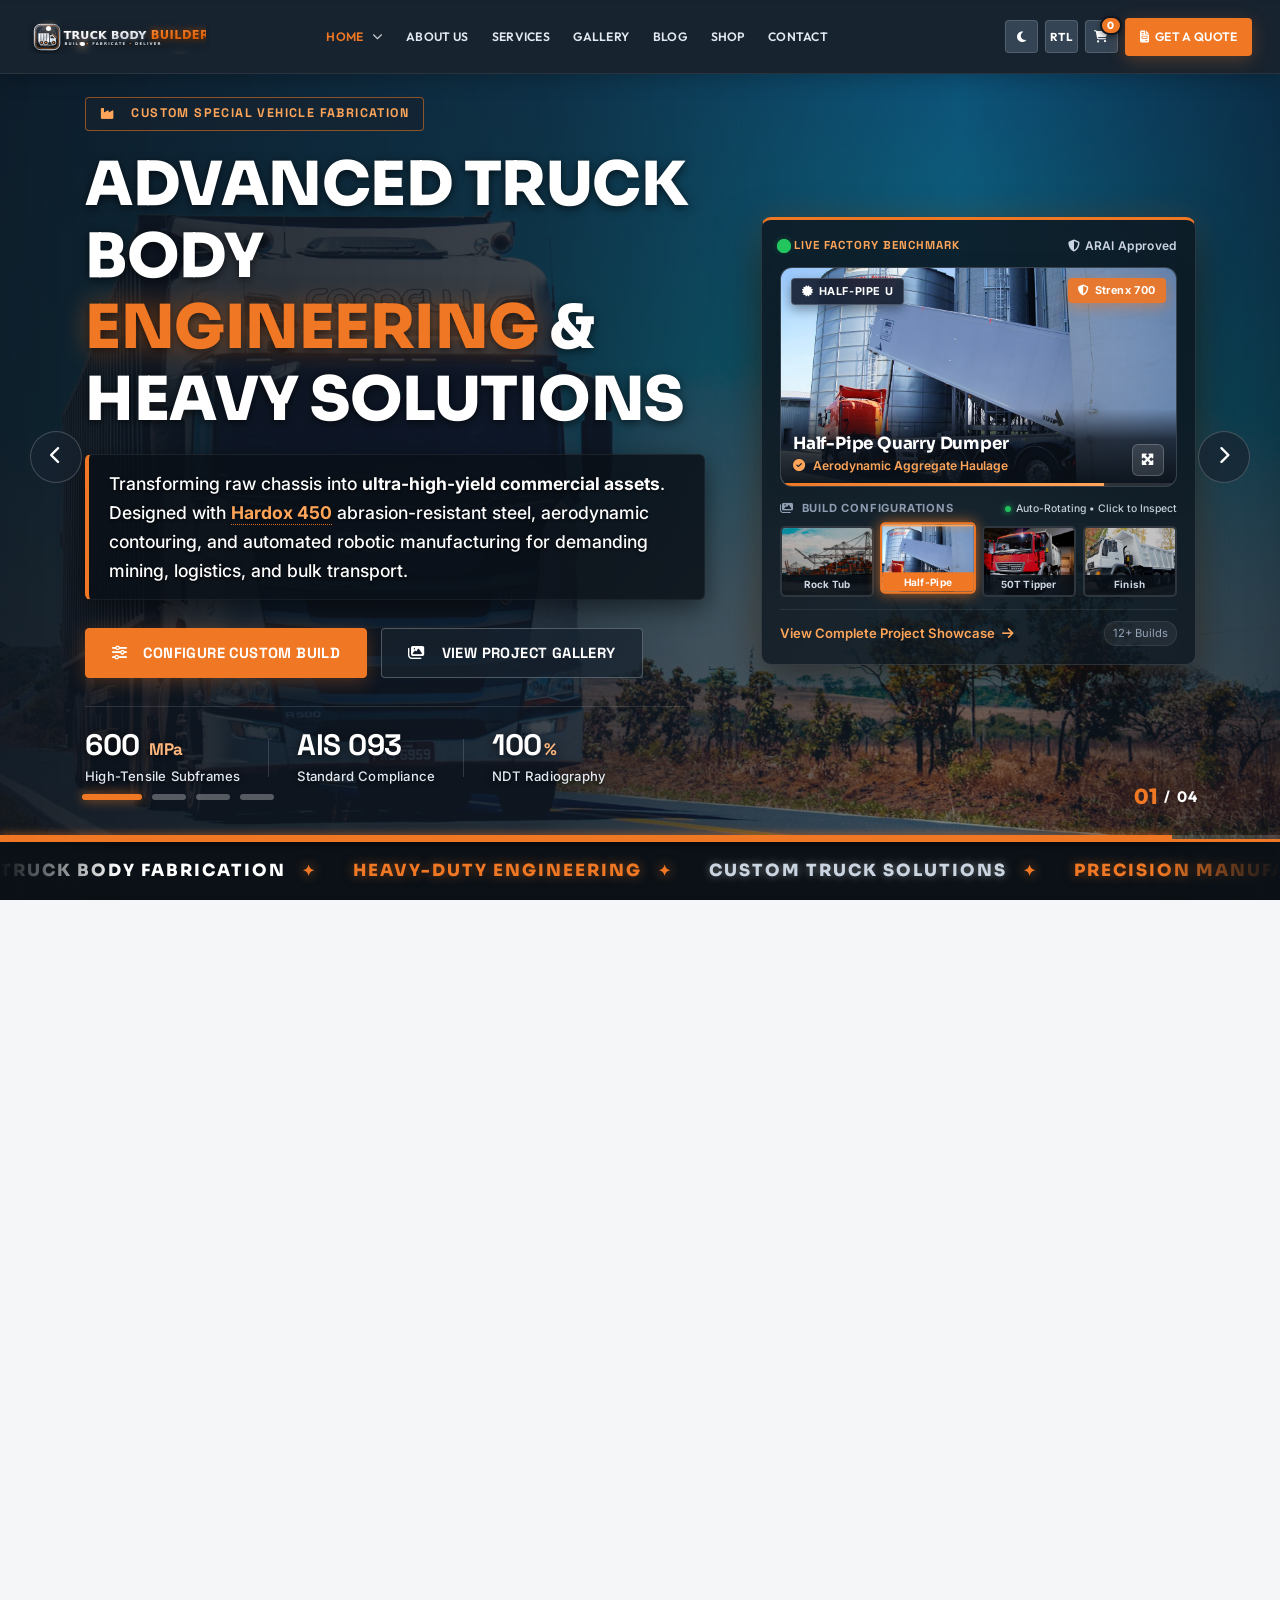
==== commit d1c682ca: "Fix website issues" ====
--- a/index.html
+++ b/index.html
@@ -291,7 +291,7 @@
           <div class="container hero-slide-content">
             <div class="row align-items-center g-4 g-xl-5">
               <!-- Left Column: Main Content (~57%) -->
-              <div class="col-lg-7 col-xl-7 hero-col-left">
+              <div class="col-12 col-lg-7 col-xl-7 hero-col-left">
                 <div class="hero-badge animate-item">
                   <i class="fas fa-industry text-orange me-2"></i> CUSTOM SPECIAL VEHICLE FABRICATION
                 </div>
@@ -330,7 +330,7 @@
               </div>
 
               <!-- Right Column: Interactive Multi-Image Vehicle Showcase (~43%) -->
-              <div class="col-lg-5 col-xl-5 hero-col-right animate-item">
+              <div class="col-12 col-lg-5 col-xl-5 hero-col-right animate-item">
                 <div class="hero-visual-showcase">
                   <div class="showcase-header">
                     <div class="showcase-live-pill">
@@ -436,7 +436,7 @@
           <div class="container hero-slide-content">
             <div class="row align-items-center g-4 g-xl-5">
               <!-- Left Column: Main Content (~57%) -->
-              <div class="col-lg-7 col-xl-7 hero-col-left">
+              <div class="col-12 col-lg-7 col-xl-7 hero-col-left">
                 <div class="hero-badge animate-item">
                   <i class="fas fa-cogs text-orange me-2"></i> ADVANCED AUTOMATED MANUFACTURING
                 </div>
@@ -475,7 +475,7 @@
               </div>
 
               <!-- Right Column: Interactive Multi-Image Vehicle Showcase (~43%) -->
-              <div class="col-lg-5 col-xl-5 hero-col-right animate-item">
+              <div class="col-12 col-lg-5 col-xl-5 hero-col-right animate-item">
                 <div class="hero-visual-showcase">
                   <div class="showcase-header">
                     <div class="showcase-live-pill">
@@ -581,7 +581,7 @@
           <div class="container hero-slide-content">
             <div class="row align-items-center g-4 g-xl-5">
               <!-- Left Column: Main Content (~57%) -->
-              <div class="col-lg-7 col-xl-7 hero-col-left">
+              <div class="col-12 col-lg-7 col-xl-7 hero-col-left">
                 <div class="hero-badge animate-item">
                   <i class="fas fa-dumpster text-orange me-2"></i> MINING, AGGREGATE & FREIGHT TIPPERS
                 </div>
@@ -620,7 +620,7 @@
               </div>
 
               <!-- Right Column: Interactive Multi-Image Vehicle Showcase (~43%) -->
-              <div class="col-lg-5 col-xl-5 hero-col-right animate-item">
+              <div class="col-12 col-lg-5 col-xl-5 hero-col-right animate-item">
                 <div class="hero-visual-showcase">
                   <div class="showcase-header">
                     <div class="showcase-live-pill">
@@ -726,7 +726,7 @@
           <div class="container hero-slide-content">
             <div class="row align-items-center g-4 g-xl-5">
               <!-- Left Column: Main Content (~57%) -->
-              <div class="col-lg-7 col-xl-7 hero-col-left">
+              <div class="col-12 col-lg-7 col-xl-7 hero-col-left">
                 <div class="hero-badge animate-item">
                   <i class="fas fa-drafting-compass text-orange me-2"></i> BESPOKE COMMERCIAL ENGINEERING
                 </div>
@@ -765,7 +765,7 @@
               </div>
 
               <!-- Right Column: Interactive Multi-Image Vehicle Showcase (~43%) -->
-              <div class="col-lg-5 col-xl-5 hero-col-right animate-item">
+              <div class="col-12 col-lg-5 col-xl-5 hero-col-right animate-item">
                 <div class="hero-visual-showcase">
                   <div class="showcase-header">
                     <div class="showcase-live-pill">
--- a/assets/css/style.css
+++ b/assets/css/style.css
@@ -53,7 +53,17 @@
   font-size: 16px;
 }
 
-html, body {
+html {
+  scroll-behavior: smooth;
+  font-size: 16px;
+  width: 100%;
+  max-width: 100%;
+  overflow-x: hidden;
+}
+
+body {
+  width: 100%;
+  max-width: 100%;
   overflow-x: clip;
 }
 body {
@@ -185,6 +195,9 @@
   align-items: center;
   justify-content: space-between;
   width: 100%;
+  max-width: 1360px;
+  padding-left: 20px;
+  padding-right: 20px;
 }
 
 /* ==========================================================================
@@ -2871,6 +2884,35 @@
   color: var(--muted-text);
 }
 
+/* Cart Table Product Media & Info Alignment */
+.cart-product-cell {
+  min-width: 280px;
+}
+
+.cart-product-media-wrap {
+  display: flex;
+  align-items: center;
+  gap: 16px;
+}
+
+.cart-product-img {
+  width: 78px;
+  height: 58px;
+  min-width: 78px;
+  object-fit: cover;
+  flex-shrink: 0;
+  border-radius: var(--radius-sm);
+  border: 1px solid rgba(0, 0, 0, 0.1);
+  background-color: #f1f5f9;
+  box-shadow: 0 2px 6px rgba(0, 0, 0, 0.08);
+  display: block;
+}
+
+.cart-product-details {
+  min-width: 0;
+  flex: 1 1 auto;
+}
+
 .cart-qty-ctrl {
   display: inline-flex;
   align-items: center;
--- a/assets/css/responsive.css
+++ b/assets/css/responsive.css
@@ -34,51 +34,162 @@
   }
 }
 
-/* Tablet & Laptop Navbar Alignment (992px - 1199px) */
-@media (min-width: 992px) and (max-width: 1199.98px) {
+/* ==========================================================================
+   Desktop & Laptop Professional Fluid Navbar System (>= 992px)
+   Adapts cleanly across 992px, 1024px, 1200px, 1280px, 1366px, 1440px, and 4K
+   ========================================================================== */
+@media (min-width: 992px) {
+  .site-header {
+    height: 74px !important;
+    position: -webkit-sticky !important;
+    position: sticky !important;
+    top: 0 !important;
+    z-index: 1050 !important;
+    width: 100% !important;
+  }
+
   .site-header .navbar {
-    min-height: 70px;
+    min-height: 74px !important;
+    height: 74px !important;
+    padding: 0 !important;
+    width: 100% !important;
+  }
+
+  .site-header .container.navbar-container,
+  .navbar-container {
+    max-width: 100% !important;
+    width: 100% !important;
+    box-sizing: border-box !important;
+    padding-left: clamp(16px, 2.2vw, 36px) !important;
+    padding-right: clamp(16px, 2.2vw, 36px) !important;
+    display: flex !important;
+    flex-direction: row !important;
+    flex-wrap: nowrap !important;
+    align-items: center !important;
+    justify-content: space-between !important;
+    gap: 8px !important;
   }
 
   .navbar-brand-industrial {
-    margin-right: 1rem;
-    gap: 8px;
-  }
-
-  .brand-icon-wrapper {
-    width: 38px;
-    height: 38px;
-    font-size: 1.15rem;
-  }
-
-  .brand-text-title {
-    font-size: 1.12rem;
-  }
-
-  .brand-text-sub {
-    font-size: 0.58rem;
-    letter-spacing: 1.1px;
+    margin-right: clamp(8px, 1.2vw, 20px) !important;
+    gap: 8px !important;
+    flex-shrink: 0 !important;
+    display: inline-flex !important;
+    align-items: center !important;
+  }
+
+  .brand-logo-main {
+    height: clamp(30px, 2.3vw, 36px) !important;
+    max-width: clamp(165px, 15vw, 220px) !important;
+    width: auto !important;
+    object-fit: contain !important;
+  }
+
+  .navbar-drawer {
+    display: flex !important;
+    align-items: center !important;
+    justify-content: space-between !important;
+    flex: 1 1 auto !important;
+    min-width: 0 !important;
+    position: static !important;
+    transform: none !important;
+    visibility: visible !important;
+    pointer-events: auto !important;
+    width: auto !important;
+    max-width: none !important;
+    height: auto !important;
+    background: transparent !important;
+    box-shadow: none !important;
+    border: none !important;
+    padding: 0 !important;
+    overflow: visible !important;
+  }
+
+  .navbar-drawer .navbar-nav {
+    display: flex !important;
+    flex-direction: row !important;
+    flex-wrap: nowrap !important;
+    align-items: center !important;
+    justify-content: center !important;
+    margin: 0 auto !important;
+    gap: clamp(0px, 0.35vw, 6px) !important;
+    height: 74px !important;
+    flex-shrink: 1 !important;
+    padding: 0 !important;
+    list-style: none !important;
+  }
+
+  .navbar-drawer .navbar-nav .nav-item {
+    display: flex !important;
+    align-items: center !important;
+    height: 74px !important;
+    flex-shrink: 0 !important;
   }
 
   .navbar-dark .navbar-nav .nav-link {
-    font-size: 0.8rem;
-    padding: 24px 8px;
-    gap: 4px;
-    letter-spacing: 0.4px;
+    font-size: clamp(0.76rem, 0.85vw, 0.88rem) !important;
+    padding: 0 clamp(6px, 0.75vw, 12px) !important;
+    height: 74px !important;
+    display: inline-flex !important;
+    align-items: center !important;
+    letter-spacing: 0.25px !important;
+    white-space: nowrap !important;
+  }
+
+  .navbar-dark .navbar-nav .nav-link i.nav-chevron {
+    font-size: 0.65rem !important;
+    margin-left: 3px !important;
+  }
+
+  .navbar-dark .navbar-nav .nav-link.active::after,
+  .navbar-nav .nav-link.active::after {
+    bottom: 0 !important;
+    height: 3px !important;
+    width: 100% !important;
+    left: 0 !important;
+    border-radius: 3px 3px 0 0 !important;
   }
 
   .header-actions {
-    gap: 6px;
-  }
-
-  .header-icon-btn {
-    width: 36px;
-    height: 36px;
+    display: flex !important;
+    flex-direction: row !important;
+    flex-wrap: nowrap !important;
+    align-items: center !important;
+    gap: clamp(5px, 0.55vw, 9px) !important;
+    flex-shrink: 0 !important;
+    margin-left: auto !important;
+    width: auto !important;
+    margin-top: 0 !important;
+    padding-top: 0 !important;
+    border-top: none !important;
+  }
+
+  .header-actions .header-icon-btn {
+    width: clamp(33px, 2.3vw, 36px) !important;
+    height: clamp(33px, 2.3vw, 36px) !important;
+    min-width: clamp(33px, 2.3vw, 36px) !important;
+    font-size: clamp(0.76rem, 0.85vw, 0.85rem) !important;
+    padding: 0 !important;
+    flex-shrink: 0 !important;
+    display: inline-flex !important;
+    align-items: center !important;
+    justify-content: center !important;
+  }
+
+  .header-actions .cart-icon-btn {
+    display: inline-flex !important;
+    overflow: visible !important;
   }
 
   .nav-cta-btn {
-    padding: 9px 15px;
-    font-size: 0.78rem;
+    padding: 8px clamp(11px, 1vw, 17px) !important;
+    font-size: clamp(0.76rem, 0.85vw, 0.88rem) !important;
+    white-space: nowrap !important;
+    letter-spacing: 0.3px !important;
+    flex-shrink: 0 !important;
+    display: inline-flex !important;
+    align-items: center !important;
+    gap: 6px !important;
   }
 }
 
@@ -222,28 +333,33 @@
     font-size: 0.85rem;
   }
 
-  /* Slide-in Drawer Container */
+    /* Slide-in Drawer Container */
   .navbar-drawer {
     position: fixed;
     top: 0;
-    right: -340px;
+    right: 0;
+    transform: translateX(105%);
+    visibility: hidden;
+    pointer-events: none;
     width: 320px;
     max-width: 86vw;
     height: 100vh;
     height: 100dvh;
-    background-color: var(--primary-steel);
-    z-index: 1060;
+    background-color: #0E1620;
+    z-index: 1090;
     display: flex;
     flex-direction: column;
     padding: 24px 20px;
     overflow-y: auto;
-    box-shadow: -8px 0 35px rgba(0, 0, 0, 0.6);
-    transition: right 0.35s cubic-bezier(0.16, 1, 0.3, 1), transform 0.35s ease;
+    box-shadow: -12px 0 45px rgba(0, 0, 0, 0.8);
+    transition: transform 0.35s cubic-bezier(0.16, 1, 0.3, 1), visibility 0.35s ease;
     border-left: 3px solid var(--industrial-orange);
   }
 
   .navbar-drawer.is-open {
-    right: 0;
+    transform: translateX(0);
+    visibility: visible;
+    pointer-events: auto;
   }
 
   /* Drawer Header */
@@ -592,11 +708,65 @@
     height: 280px;
   }
 
-  /* Cart Mobile Adaptations */
+    /* Cart Mobile Adaptations */
+  .cart-table-wrapper {
+    overflow-x: auto !important;
+    -webkit-overflow-scrolling: touch !important;
+    margin-bottom: 20px !important;
+    border-radius: var(--radius-sm) !important;
+  }
+
+  .cart-table {
+    min-width: 560px !important;
+    width: 100% !important;
+  }
+
   .cart-table th, 
   .cart-table td {
-    padding: 12px 10px;
-    font-size: 0.85rem;
+    padding: 12px 10px !important;
+    font-size: 0.84rem !important;
+  }
+
+  .cart-product-cell {
+    min-width: 230px !important;
+  }
+
+  .cart-product-media-wrap {
+    gap: 10px !important;
+  }
+
+  .cart-product-img {
+    width: 65px !important;
+    height: 50px !important;
+    min-width: 65px !important;
+    border-radius: 4px !important;
+  }
+
+  .cart-item-title {
+    font-size: 0.85rem !important;
+    line-height: 1.3 !important;
+    margin-bottom: 2px !important;
+  }
+
+  .cart-item-meta {
+    font-size: 0.72rem !important;
+  }
+
+  .cart-qty-ctrl {
+    display: inline-flex !important;
+    align-items: center !important;
+  }
+
+  .cart-qty-ctrl .qty-btn {
+    width: 28px !important;
+    height: 28px !important;
+    padding: 0 !important;
+  }
+
+  .cart-qty-ctrl .qty-input {
+    width: 34px !important;
+    height: 28px !important;
+    font-size: 0.82rem !important;
   }
 
   .back-to-top {
@@ -712,21 +882,26 @@
 }
 
 [dir="rtl"] .navbar-brand-industrial {
-  margin-right: 0;
-  margin-left: 1.5rem;
+  margin-right: 0 !important;
+  margin-left: clamp(8px, 1.2vw, 20px) !important;
 }
 
 [dir="rtl"] .navbar-drawer {
   right: auto;
-  left: -340px;
+  left: 0;
+  transform: translateX(-105%);
+  visibility: hidden;
+  pointer-events: none;
   border-left: none;
   border-right: 3px solid var(--industrial-orange);
   box-shadow: 8px 0 35px rgba(0, 0, 0, 0.6);
-  transition: left 0.35s cubic-bezier(0.16, 1, 0.3, 1), transform 0.35s ease;
+  transition: transform 0.35s cubic-bezier(0.16, 1, 0.3, 1), visibility 0.35s ease;
 }
 
 [dir="rtl"] .navbar-drawer.is-open {
-  left: 0;
+  transform: translateX(0);
+  visibility: visible;
+  pointer-events: auto;
 }
 
 [dir="rtl"] .navbar-dark .navbar-nav .nav-link {
@@ -778,7 +953,7 @@
 
 [dir="rtl"] .header-actions {
   margin-left: 0 !important;
-  margin-right: 1rem !important;
+  margin-right: auto !important;
 }
 
 [dir="rtl"] .dropdown-toggle::after {
@@ -1014,7 +1189,14 @@
     top: 0 !important;
     z-index: 1050 !important;
     width: 100% !important;
+    max-width: 100vw !important;
     padding: 8px 0 !important;
+  }
+
+  .site-header .navbar {
+    width: 100% !important;
+    max-width: 100% !important;
+    padding: 0 !important;
   }
 
   .navbar-container {
@@ -1024,14 +1206,17 @@
     align-items: center !important;
     justify-content: space-between !important;
     gap: 8px !important;
-    padding-left: 12px !important;
-    padding-right: 12px !important;
+    width: 100% !important;
+    max-width: 100% !important;
+    box-sizing: border-box !important;
+    padding-left: 16px !important;
+    padding-right: 16px !important;
   }
 
   .navbar-brand-industrial {
     flex: 0 1 auto !important;
     min-width: 0 !important;
-    max-width: 58vw !important;
+    max-width: 62vw !important;
     margin-right: 0 !important;
     padding: 0 !important;
     display: flex !important;
@@ -1047,10 +1232,11 @@
   }
 
   .brand-logo-main {
-    height: 34px !important;
-    max-width: 220px !important;
+    height: 40px !important;
+    max-width: 240px !important;
     width: auto !important;
     object-fit: contain !important;
+    filter: drop-shadow(0 2px 8px rgba(0, 0, 0, 0.65)) !important;
   }
 
   .mobile-nav-controls {
@@ -1101,12 +1287,12 @@
   }
 
   .navbar-brand-industrial {
-    max-width: 58vw !important;
+    max-width: 62vw !important;
   }
 
   .brand-logo-main {
-    height: 30px !important;
-    max-width: 195px !important;
+    height: 37px !important;
+    max-width: 215px !important;
   }
 
   .mobile-nav-controls {
@@ -1129,12 +1315,12 @@
   }
 
   .navbar-brand-industrial {
-    max-width: 56vw !important;
+    max-width: 60vw !important;
   }
 
   .brand-logo-main {
-    height: 27px !important;
-    max-width: 170px !important;
+    height: 34px !important;
+    max-width: 195px !important;
   }
 
   .mobile-nav-controls {
@@ -1150,17 +1336,20 @@
 }
 
 /* ==========================================================================
-   Mobile Hero Section Typography & Balanced Proportions
+   Tablet & Mobile Hero Section Typography & Balanced Proportions (<= 991.98px)
    ========================================================================== */
-@media (max-width: 767.98px) {
+@media (max-width: 991.98px) {
   .hero-carousel-section,
+  .hero-slides-wrapper,
   .hero-slide {
     overflow-x: hidden !important;
     max-width: 100vw !important;
+    width: 100% !important;
+    box-sizing: border-box !important;
   }
 
   .hero-slide-content {
-    padding: 24px 16px 60px !important;
+    padding: 24px 16px 50px !important;
     width: 100% !important;
     max-width: 100% !important;
     box-sizing: border-box !important;
@@ -1169,28 +1358,38 @@
   .hero-slide-content > .row {
     margin-left: 0 !important;
     margin-right: 0 !important;
-  }
-
-  .hero-col-left {
+    width: 100% !important;
+  }
+
+  .hero-col-left,
+  .hero-col-right {
     padding-left: 0 !important;
     padding-right: 0 !important;
     width: 100% !important;
+    max-width: 100% !important;
+    flex: 0 0 100% !important;
+    box-sizing: border-box !important;
   }
 
   .hero-section-2 .container {
     padding-left: 16px !important;
     padding-right: 16px !important;
+    width: 100% !important;
+    max-width: 100% !important;
   }
 
   .hero-section-2 .container > .row {
     margin-left: 0 !important;
     margin-right: 0 !important;
+    width: 100% !important;
   }
 
   .hero-section-2 .hero-col-left {
     padding-left: 0 !important;
     padding-right: 0 !important;
     width: 100% !important;
+    max-width: 100% !important;
+    flex: 0 0 100% !important;
   }
 
   .hero-badge {
@@ -1201,32 +1400,85 @@
   }
 
   .hero-heading {
-    font-size: clamp(1.4rem, 6.5vw, 2.1rem) !important;
-    line-height: 1.2 !important;
+    font-size: clamp(1.5rem, 4.4vw, 2.25rem) !important;
+    line-height: 1.22 !important;
     letter-spacing: -0.4px !important;
-    margin-bottom: 14px !important;
+    margin-bottom: 16px !important;
     word-break: normal !important;
+    overflow-wrap: break-word !important;
+    max-width: 100% !important;
   }
 
   .hero-subtitle {
-    font-size: 0.88rem !important;
-    line-height: 1.55 !important;
-    padding: 10px 14px !important;
-    margin-bottom: 18px !important;
+    font-size: clamp(0.88rem, 2vw, 1.02rem) !important;
+    line-height: 1.6 !important;
+    padding: 12px 16px !important;
+    margin-bottom: 20px !important;
     border-left-width: 3px !important;
+    max-width: 100% !important;
+    box-sizing: border-box !important;
+    overflow-wrap: break-word !important;
   }
 
   .hero-buttons {
     display: flex !important;
+    flex-wrap: wrap !important;
+    gap: 12px !important;
+    margin-bottom: 22px !important;
+    width: 100% !important;
+  }
+
+  .hero-buttons .btn {
+    padding: 12px 18px !important;
+    font-size: 0.88rem !important;
+  }
+
+  .hero-stats-open,
+  .hero-stats-row {
+    display: flex !important;
+    flex-wrap: wrap !important;
+    gap: 14px 20px !important;
+    max-width: 100% !important;
+    padding-top: 16px !important;
+  }
+
+  .hero-stat-sep {
+    display: none !important;
+  }
+
+  .hero-stat-unit-item {
+    flex: 1 1 28% !important;
+    min-width: 120px !important;
+  }
+
+  .hero-visual-showcase {
+    margin-top: 24px !important;
+    width: 100% !important;
+    max-width: 100% !important;
+    box-sizing: border-box !important;
+  }
+
+  .hero-ambient-orb-1,
+  .hero-ambient-orb-2 {
+    max-width: 100vw !important;
+    overflow: hidden !important;
+    pointer-events: none !important;
+  }
+
+  .hero-progress-track {
+    bottom: 0 !important;
+    height: 3px !important;
+  }
+}
+
+@media (max-width: 575.98px) {
+  .hero-buttons {
     flex-direction: column !important;
     gap: 10px !important;
-    margin-bottom: 20px !important;
   }
 
   .hero-buttons .btn {
     width: 100% !important;
-    padding: 12px 18px !important;
-    font-size: 0.88rem !important;
   }
 
   .hero-feature-pills {
@@ -1238,11 +1490,6 @@
   .hero-feature-pill {
     font-size: 0.78rem !important;
     padding: 6px 10px !important;
-  }
-
-  .hero-progress-track {
-    bottom: 0 !important;
-    height: 3px !important;
   }
 }
 
@@ -1510,3 +1757,23 @@
     justify-content: center !important;
   }
 }
+
+/* Ensure Desktop Navigation Layout (>= 992px) completely clears drawer styling */
+@media (min-width: 992px) {
+  .navbar-drawer {
+    position: static !important;
+    transform: none !important;
+    visibility: visible !important;
+    pointer-events: auto !important;
+    width: auto !important;
+    max-width: none !important;
+    height: auto !important;
+    background: transparent !important;
+    box-shadow: none !important;
+    border: none !important;
+    padding: 0 !important;
+    overflow: visible !important;
+    display: flex !important;
+    flex-direction: row !important;
+  }
+}
--- a/assets/css/premium-motion.css
+++ b/assets/css/premium-motion.css
@@ -1115,21 +1115,21 @@
 .navbar-nav .nav-link::after {
   content: '';
   position: absolute;
-  bottom: 6px;
+  bottom: 0;
   left: 50%;
   width: 0;
-  height: 2px;
-  background: linear-gradient(90deg, #F07824, #FFA866);
-  box-shadow: 0 0 8px rgba(240, 120, 36, 0.8);
+  height: 3px;
+  background: var(--industrial-orange);
+  box-shadow: 0 -2px 8px rgba(240, 120, 36, 0.6);
   transition: width 0.3s var(--motion-ease-out), left 0.3s var(--motion-ease-out);
   pointer-events: none;
-  border-radius: 2px;
+  border-radius: 3px 3px 0 0;
 }
 
 .navbar-nav .nav-link:hover::after,
 .navbar-nav .nav-link.active::after {
-  width: 75%;
-  left: 12.5%;
+  width: 100%;
+  left: 0;
 }
 
 .navbar-nav .nav-link:hover {
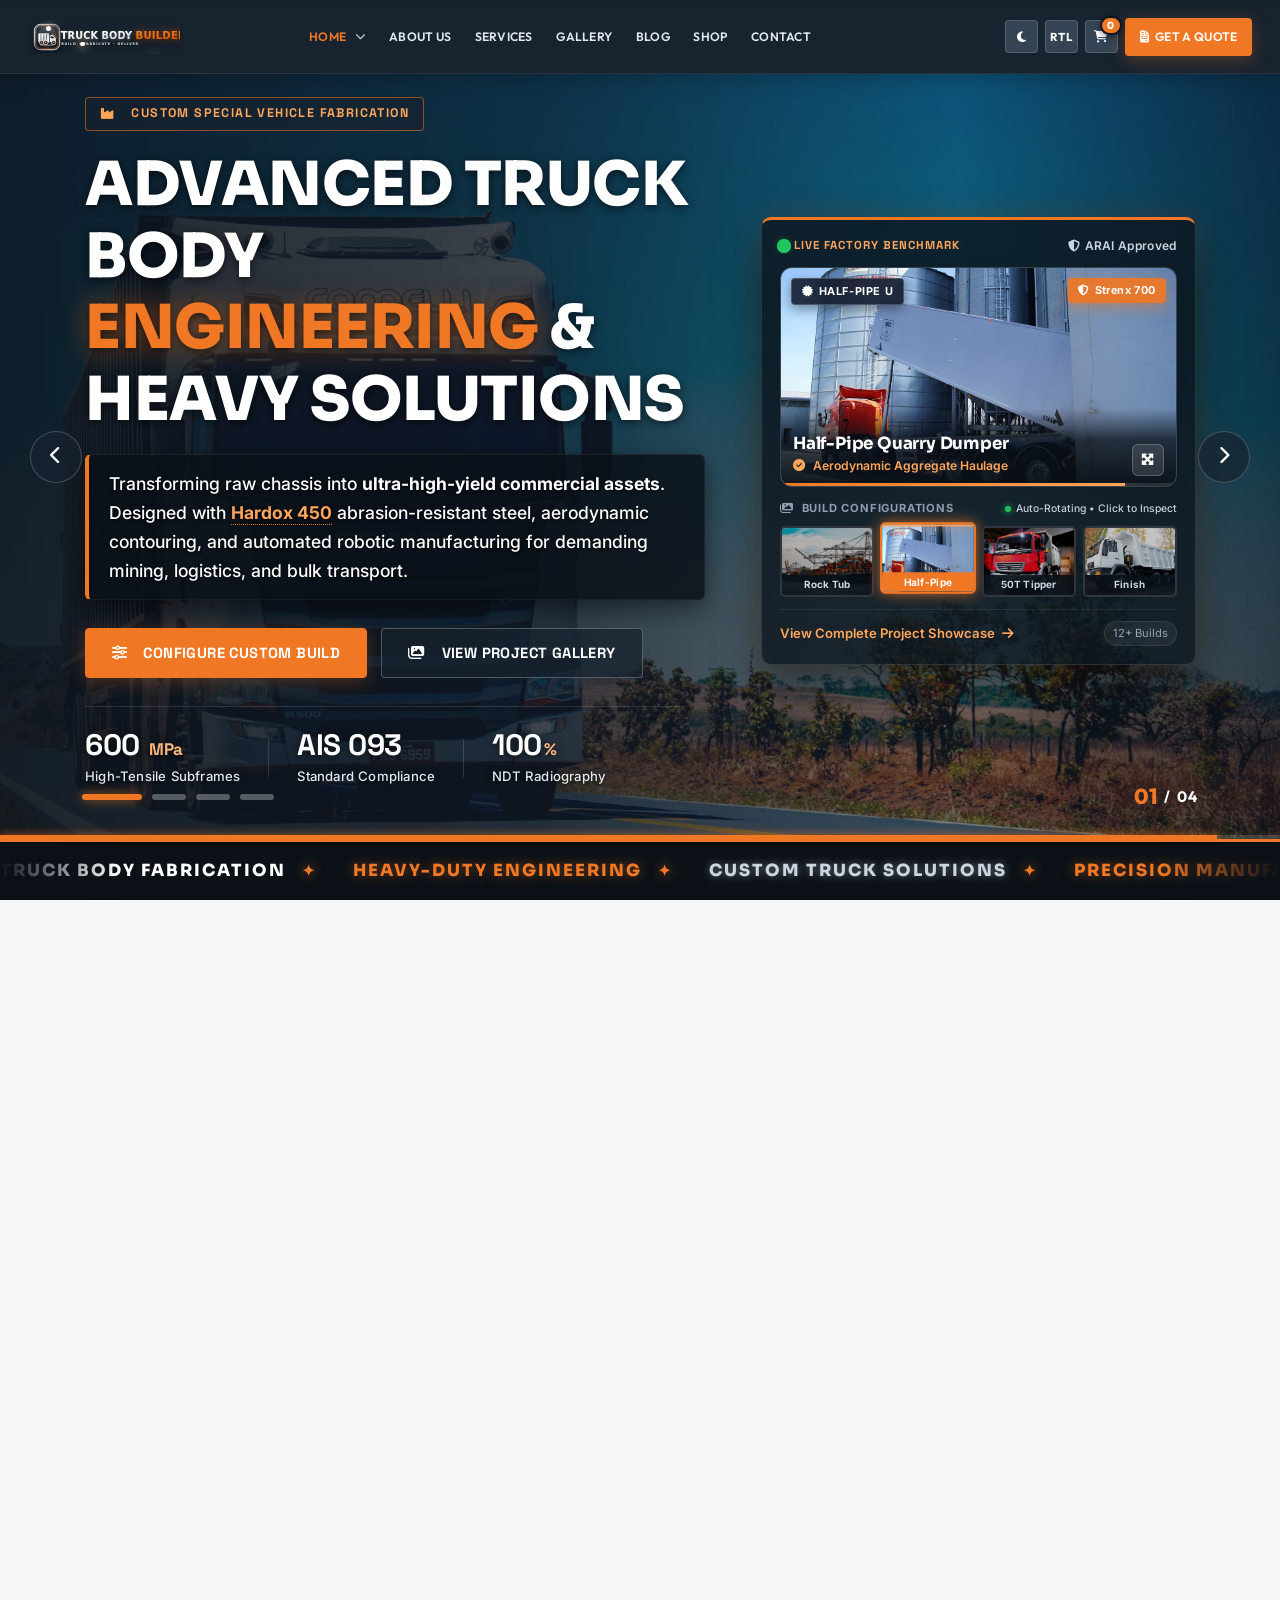
==== commit 7d92ac17: "Fix website issues" ====
--- a/index.html
+++ b/index.html
@@ -1124,7 +1124,7 @@
                 </div>
                 <div class="product-footer mt-auto d-flex gap-2">
                   <a href="shop.html?search=Open+Body" class="btn btn-sm btn-industrial flex-grow-1"><i class="fas fa-shopping-cart me-1"></i> Order / Shop</a>
-                  <a href="service-details.html?product=open-body" class="btn btn-sm btn-outline-steel px-3" title="Technical Specs"><i class="fas fa-info-circle"></i> Specs</a>
+                  <a href="service-details.html?product=open-body" class="btn btn-sm btn-outline-steel" title="Technical Specs"><i class="fas fa-info-circle me-1"></i> Specs</a>
                 </div>
               </div>
             </div>
@@ -1147,7 +1147,7 @@
                 </div>
                 <div class="product-footer mt-auto d-flex gap-2">
                   <a href="shop.html?search=Container+Body" class="btn btn-sm btn-industrial flex-grow-1"><i class="fas fa-shopping-cart me-1"></i> Order / Shop</a>
-                  <a href="service-details.html?product=container-body" class="btn btn-sm btn-outline-steel px-3" title="Technical Specs"><i class="fas fa-info-circle"></i> Specs</a>
+                  <a href="service-details.html?product=container-body" class="btn btn-sm btn-outline-steel" title="Technical Specs"><i class="fas fa-info-circle me-1"></i> Specs</a>
                 </div>
               </div>
             </div>
@@ -1170,7 +1170,7 @@
                 </div>
                 <div class="product-footer mt-auto d-flex gap-2">
                   <a href="shop.html?search=Tipper+Body" class="btn btn-sm btn-industrial flex-grow-1"><i class="fas fa-shopping-cart me-1"></i> Order / Shop</a>
-                  <a href="service-details.html?product=tipper-body" class="btn btn-sm btn-outline-steel px-3" title="Technical Specs"><i class="fas fa-info-circle"></i> Specs</a>
+                  <a href="service-details.html?product=tipper-body" class="btn btn-sm btn-outline-steel" title="Technical Specs"><i class="fas fa-info-circle me-1"></i> Specs</a>
                 </div>
               </div>
             </div>
@@ -1193,7 +1193,7 @@
                 </div>
                 <div class="product-footer mt-auto d-flex gap-2">
                   <a href="shop.html?search=Trailer+Body" class="btn btn-sm btn-industrial flex-grow-1"><i class="fas fa-shopping-cart me-1"></i> Order / Shop</a>
-                  <a href="service-details.html?product=trailer-body" class="btn btn-sm btn-outline-steel px-3" title="Technical Specs"><i class="fas fa-info-circle"></i> Specs</a>
+                  <a href="service-details.html?product=trailer-body" class="btn btn-sm btn-outline-steel" title="Technical Specs"><i class="fas fa-info-circle me-1"></i> Specs</a>
                 </div>
               </div>
             </div>
@@ -1216,7 +1216,7 @@
                 </div>
                 <div class="product-footer mt-auto d-flex gap-2">
                   <a href="shop.html?search=Tanker+Body" class="btn btn-sm btn-industrial flex-grow-1"><i class="fas fa-shopping-cart me-1"></i> Order / Shop</a>
-                  <a href="service-details.html?product=tanker-body" class="btn btn-sm btn-outline-steel px-3" title="Technical Specs"><i class="fas fa-info-circle"></i> Specs</a>
+                  <a href="service-details.html?product=tanker-body" class="btn btn-sm btn-outline-steel" title="Technical Specs"><i class="fas fa-info-circle me-1"></i> Specs</a>
                 </div>
               </div>
             </div>
@@ -1239,7 +1239,7 @@
                 </div>
                 <div class="product-footer mt-auto d-flex gap-2">
                   <a href="shop.html?search=Refrigerated+Body" class="btn btn-sm btn-industrial flex-grow-1"><i class="fas fa-shopping-cart me-1"></i> Order / Shop</a>
-                  <a href="service-details.html?product=refrigerated-body" class="btn btn-sm btn-outline-steel px-3" title="Technical Specs"><i class="fas fa-info-circle"></i> Specs</a>
+                  <a href="service-details.html?product=refrigerated-body" class="btn btn-sm btn-outline-steel" title="Technical Specs"><i class="fas fa-info-circle me-1"></i> Specs</a>
                 </div>
               </div>
             </div>
@@ -1262,7 +1262,7 @@
                 </div>
                 <div class="product-footer mt-auto d-flex gap-2">
                   <a href="shop.html?search=Flatbed+Body" class="btn btn-sm btn-industrial flex-grow-1"><i class="fas fa-shopping-cart me-1"></i> Order / Shop</a>
-                  <a href="service-details.html?product=flatbed-body" class="btn btn-sm btn-outline-steel px-3" title="Technical Specs"><i class="fas fa-info-circle"></i> Specs</a>
+                  <a href="service-details.html?product=flatbed-body" class="btn btn-sm btn-outline-steel" title="Technical Specs"><i class="fas fa-info-circle me-1"></i> Specs</a>
                 </div>
               </div>
             </div>
@@ -1285,7 +1285,7 @@
                 </div>
                 <div class="product-footer mt-auto d-flex gap-2">
                   <a href="shop.html?search=Fabricated+Body&openQuote=true" class="btn btn-sm btn-industrial flex-grow-1"><i class="fas fa-shopping-cart me-1"></i> Order / Shop</a>
-                  <a href="service-details.html?product=custom-body" class="btn btn-sm btn-outline-steel px-3" title="Technical Specs"><i class="fas fa-info-circle"></i> Specs</a>
+                  <a href="service-details.html?product=custom-body" class="btn btn-sm btn-outline-steel" title="Technical Specs"><i class="fas fa-info-circle me-1"></i> Specs</a>
                 </div>
               </div>
             </div>
--- a/assets/css/style.css
+++ b/assets/css/style.css
@@ -2179,17 +2179,27 @@
 }
 
 .product-body {
-  padding: 22px;
+  padding: 20px 16px;
   flex: 1 1 auto;
   display: flex;
   flex-direction: column;
 }
 
+@media (min-width: 992px) and (max-width: 1200px) {
+  .product-body {
+    padding: 18px 12px;
+  }
+}
+
 .product-title {
-  font-size: 1.25rem;
+  font-size: 1.2rem;
   font-weight: 700;
   margin-bottom: 10px;
   color: var(--primary-steel);
+  line-height: 1.3;
+  min-height: 2.6rem;
+  display: flex;
+  align-items: center;
 }
 
 .product-card:hover .product-title {
@@ -2197,10 +2207,15 @@
 }
 
 .product-desc {
-  font-size: 0.9rem;
+  font-size: 0.875rem;
+  line-height: 1.5;
   color: var(--body-text);
   margin-bottom: 16px;
-  flex-grow: 1;
+  min-height: 3.9rem;
+  display: -webkit-box;
+  -webkit-line-clamp: 3;
+  -webkit-box-orient: vertical;
+  overflow: hidden;
 }
 
 .product-specs {
@@ -2215,19 +2230,106 @@
 .spec-row {
   display: flex;
   justify-content: space-between;
-  margin-bottom: 4px;
+  align-items: baseline;
+  margin-bottom: 6px;
+  line-height: 1.45;
 }
 
 .spec-row:last-child {
   margin-bottom: 0;
 }
 
+.spec-row span {
+  color: #64748b;
+  font-weight: 500;
+  margin-right: 8px;
+  flex-shrink: 0;
+  text-align: left;
+}
+
+.spec-row strong {
+  color: var(--primary-steel);
+  font-weight: 700;
+  text-align: right;
+  word-break: break-word;
+}
+
 .product-footer {
   display: flex;
-  gap: 10px;
+  gap: 6px;
   align-items: center;
   padding-top: 12px;
   border-top: 1px solid var(--border-color);
+}
+
+.product-footer .btn {
+  display: inline-flex;
+  align-items: center;
+  justify-content: center;
+  white-space: nowrap;
+  font-weight: 700;
+  font-size: 0.78rem;
+  letter-spacing: 0.2px;
+  line-height: 1.3;
+  padding: 7px 10px;
+}
+
+.product-footer .btn-industrial {
+  flex: 1 1 auto;
+  min-width: 0;
+}
+
+.product-footer .btn-outline-steel {
+  flex: 0 0 auto;
+  padding-left: 10px !important;
+  padding-right: 10px !important;
+}
+
+.product-footer .btn i {
+  line-height: 1;
+  font-size: 0.78rem;
+  margin-right: 4px !important;
+}
+
+@media (min-width: 992px) and (max-width: 1199.98px) {
+  .product-body {
+    padding: 14px 8px !important;
+  }
+  .product-footer {
+    display: flex;
+    flex-wrap: nowrap;
+    gap: 3px;
+  }
+  .product-footer .btn {
+    font-size: 0.68rem;
+    padding: 6px 4px !important;
+    letter-spacing: 0;
+    white-space: nowrap;
+    overflow: visible;
+  }
+  .product-footer .btn-industrial {
+    flex: 1 1 auto;
+    min-width: 0;
+  }
+  .product-footer .btn-outline-steel {
+    flex: 0 0 auto;
+    padding-left: 5px !important;
+    padding-right: 5px !important;
+  }
+  .product-footer .btn i {
+    font-size: 0.66rem;
+    margin-right: 2px !important;
+  }
+}
+
+@media (max-width: 360px) {
+  .product-footer {
+    flex-direction: column;
+    gap: 6px;
+  }
+  .product-footer .btn {
+    width: 100%;
+  }
 }
 
 /* ==========================================================================
--- a/assets/css/responsive.css
+++ b/assets/css/responsive.css
@@ -1216,7 +1216,7 @@
   .navbar-brand-industrial {
     flex: 0 1 auto !important;
     min-width: 0 !important;
-    max-width: 62vw !important;
+    max-width: calc(100% - 145px) !important;
     margin-right: 0 !important;
     padding: 0 !important;
     display: flex !important;
@@ -1232,10 +1232,12 @@
   }
 
   .brand-logo-main {
-    height: 40px !important;
-    max-width: 240px !important;
+    height: auto !important;
+    max-height: 36px !important;
+    max-width: 100% !important;
     width: auto !important;
     object-fit: contain !important;
+    object-position: left center !important;
     filter: drop-shadow(0 2px 8px rgba(0, 0, 0, 0.65)) !important;
   }
 
@@ -1244,22 +1246,36 @@
     flex-direction: row !important;
     align-items: center !important;
     flex-shrink: 0 !important;
-    gap: 6px !important;
+    gap: 5px !important;
     margin-left: auto !important;
   }
 
   .mobile-nav-controls .header-icon-btn {
-    width: 35px !important;
-    height: 35px !important;
-    min-width: 35px !important;
+    width: 32px !important;
+    height: 32px !important;
+    min-width: 32px !important;
     padding: 0 !important;
-    font-size: 0.82rem !important;
+    font-size: 0.78rem !important;
     display: inline-flex !important;
     align-items: center !important;
     justify-content: center !important;
   }
 
-    .mobile-nav-controls .cart-icon-btn {
+  .mobile-nav-controls .navbar-toggler {
+    padding: 4px 7px !important;
+    height: 32px !important;
+    min-width: 34px !important;
+    display: inline-flex !important;
+    align-items: center !important;
+    justify-content: center !important;
+  }
+
+  .mobile-nav-controls .navbar-toggler-icon {
+    width: 18px !important;
+    height: 18px !important;
+  }
+
+  .mobile-nav-controls .cart-icon-btn {
     overflow: visible !important;
   }
 
@@ -1287,12 +1303,14 @@
   }
 
   .navbar-brand-industrial {
-    max-width: 62vw !important;
+    max-width: calc(100% - 138px) !important;
   }
 
   .brand-logo-main {
-    height: 37px !important;
-    max-width: 215px !important;
+    height: auto !important;
+    max-height: 32px !important;
+    max-width: 100% !important;
+    width: auto !important;
   }
 
   .mobile-nav-controls {
@@ -1300,27 +1318,35 @@
   }
 
   .mobile-nav-controls .header-icon-btn {
-    width: 32px !important;
-    height: 32px !important;
+    width: 30px !important;
+    height: 30px !important;
+    min-width: 30px !important;
+    font-size: 0.74rem !important;
+  }
+
+  .mobile-nav-controls .navbar-toggler {
+    height: 30px !important;
     min-width: 32px !important;
-    font-size: 0.78rem !important;
+    padding: 3px 6px !important;
   }
 }
 
 @media (max-width: 360px) {
   .navbar-container {
-    padding-left: 8px !important;
-    padding-right: 8px !important;
+    padding-left: 6px !important;
+    padding-right: 6px !important;
     gap: 4px !important;
   }
 
   .navbar-brand-industrial {
-    max-width: 60vw !important;
+    max-width: calc(100% - 124px) !important;
   }
 
   .brand-logo-main {
-    height: 34px !important;
-    max-width: 195px !important;
+    height: auto !important;
+    max-height: 27px !important;
+    max-width: 100% !important;
+    width: auto !important;
   }
 
   .mobile-nav-controls {
@@ -1328,10 +1354,16 @@
   }
 
   .mobile-nav-controls .header-icon-btn {
-    width: 29px !important;
-    height: 29px !important;
+    width: 27px !important;
+    height: 27px !important;
+    min-width: 27px !important;
+    font-size: 0.68rem !important;
+  }
+
+  .mobile-nav-controls .navbar-toggler {
+    height: 27px !important;
     min-width: 29px !important;
-    font-size: 0.72rem !important;
+    padding: 2px 4px !important;
   }
 }
 
@@ -1619,6 +1651,43 @@
 
 /* 2. Standard Desktop (992px to 1199.98px) */
 @media (min-width: 992px) and (max-width: 1199.98px) {
+  /* Commercial Truck Body Cards at 1024px Viewport */
+  .product-body {
+    padding: 16px 12px !important;
+  }
+  .product-title {
+    font-size: 1.08rem !important;
+    min-height: 2.6rem !important;
+  }
+  .product-desc {
+    font-size: 0.825rem !important;
+    line-height: 1.45 !important;
+    min-height: 3.6rem !important;
+  }
+  .product-specs {
+    padding: 10px 10px !important;
+    margin-bottom: 14px !important;
+    font-size: 0.78rem !important;
+  }
+  .product-footer {
+    gap: 4px !important;
+    padding-top: 10px !important;
+  }
+  .product-footer .btn {
+    font-size: 0.72rem !important;
+    padding: 6px 6px !important;
+    letter-spacing: 0 !important;
+    white-space: nowrap !important;
+  }
+  .product-footer .btn i {
+    font-size: 0.7rem !important;
+    margin-right: 3px !important;
+  }
+  .product-footer .btn-outline-steel {
+    padding-left: 6px !important;
+    padding-right: 6px !important;
+  }
+
   .blog-title {
     min-height: 82px !important;
     height: 82px !important;
@@ -1777,3 +1846,50 @@
     flex-direction: row !important;
   }
 }
+
+
+/* ==========================================================================
+   Cart Page Product Thumbnail & Responsive Table System
+   ========================================================================== */
+@media (max-width: 991.98px) {
+  .cart-table-wrapper {
+    overflow-x: auto !important;
+    -webkit-overflow-scrolling: touch !important;
+    margin-bottom: 20px !important;
+    border-radius: var(--radius-sm) !important;
+  }
+  .cart-table {
+    min-width: 580px !important;
+    width: 100% !important;
+  }
+  .cart-product-cell {
+    min-width: 240px !important;
+  }
+  .cart-product-media-wrap {
+    display: flex !important;
+    align-items: center !important;
+    gap: 12px !important;
+  }
+  .cart-product-img {
+    width: 68px !important;
+    height: 52px !important;
+    min-width: 68px !important;
+    max-width: 68px !important;
+    flex: 0 0 68px !important;
+    object-fit: cover !important;
+    display: block !important;
+    border-radius: 4px !important;
+    background-color: #17232F !important;
+    box-shadow: 0 1px 4px rgba(0, 0, 0, 0.15) !important;
+  }
+  .cart-product-details {
+    min-width: 0 !important;
+    flex: 1 1 auto !important;
+  }
+  .cart-item-title {
+    font-size: 0.88rem !important;
+    font-weight: 600 !important;
+    line-height: 1.3 !important;
+    margin-bottom: 3px !important;
+  }
+}
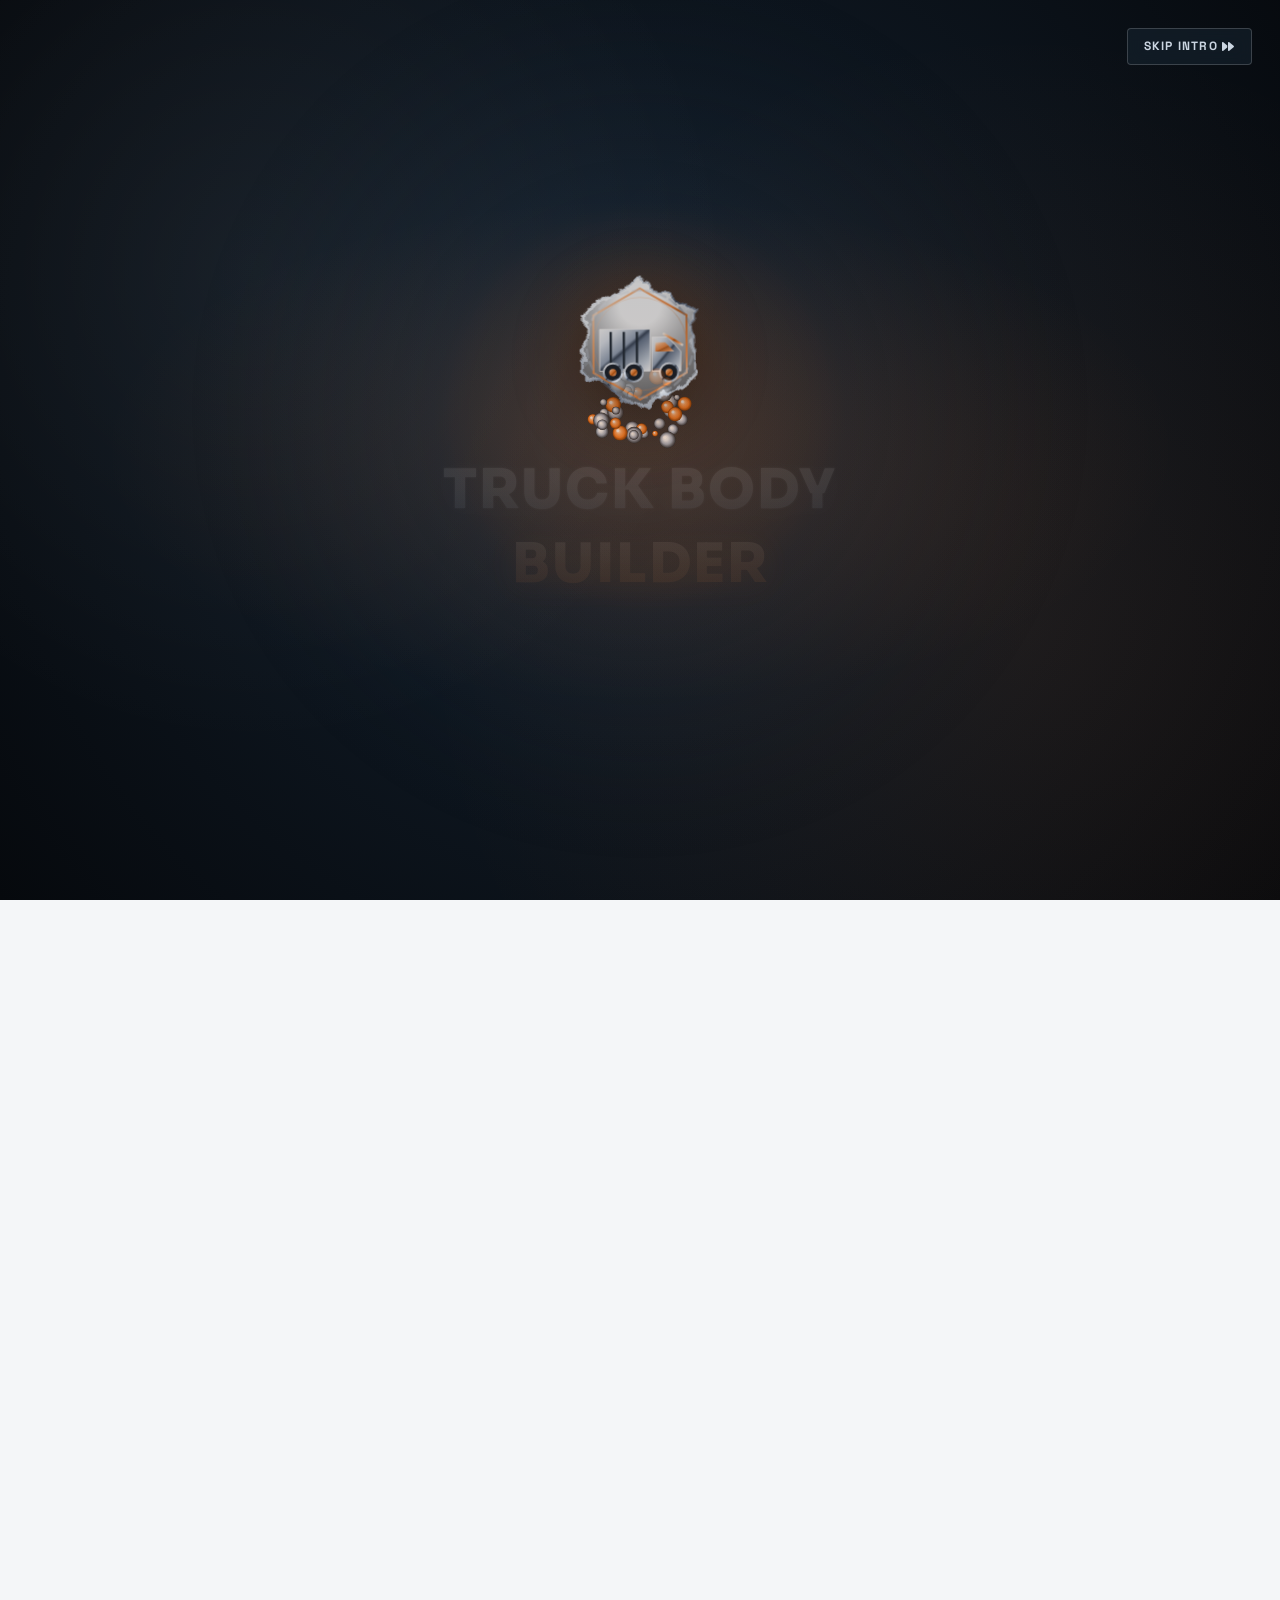
==== commit e3525642: "Fix website issues" ====
--- a/index.html
+++ b/index.html
@@ -218,8 +218,8 @@
                 Home <i class="fas fa-chevron-down nav-chevron ms-1"></i>
               </a>
               <ul class="dropdown-menu dropdown-menu-industrial">
-                <li><a class="dropdown-item active" href="index.html"><i class="fas fa-industry"></i> Home 1</a></li>
-                <li><a class="dropdown-item" href="home-2.html"><i class="fas fa-tools"></i> Home 2</a></li>
+                <li><a class="dropdown-item active" href="index.html">Commercial Vehicles</a></li>
+                <li><a class="dropdown-item" href="home-2.html">Custom Fabrication</a></li>
               </ul>
             </li>
             <li class="nav-item">
--- a/assets/css/responsive.css
+++ b/assets/css/responsive.css
@@ -79,8 +79,8 @@
   }
 
   .brand-logo-main {
-    height: clamp(30px, 2.3vw, 36px) !important;
-    max-width: clamp(165px, 15vw, 220px) !important;
+    height: clamp(42px, 3.2vw, 48px) !important;
+    max-width: clamp(210px, 20vw, 275px) !important;
     width: auto !important;
     object-fit: contain !important;
   }
@@ -1233,7 +1233,7 @@
 
   .brand-logo-main {
     height: auto !important;
-    max-height: 36px !important;
+    max-height: 42px !important;
     max-width: 100% !important;
     width: auto !important;
     object-fit: contain !important;
@@ -1308,7 +1308,7 @@
 
   .brand-logo-main {
     height: auto !important;
-    max-height: 32px !important;
+    max-height: 37px !important;
     max-width: 100% !important;
     width: auto !important;
   }
@@ -1344,7 +1344,7 @@
 
   .brand-logo-main {
     height: auto !important;
-    max-height: 27px !important;
+    max-height: 32px !important;
     max-width: 100% !important;
     width: auto !important;
   }
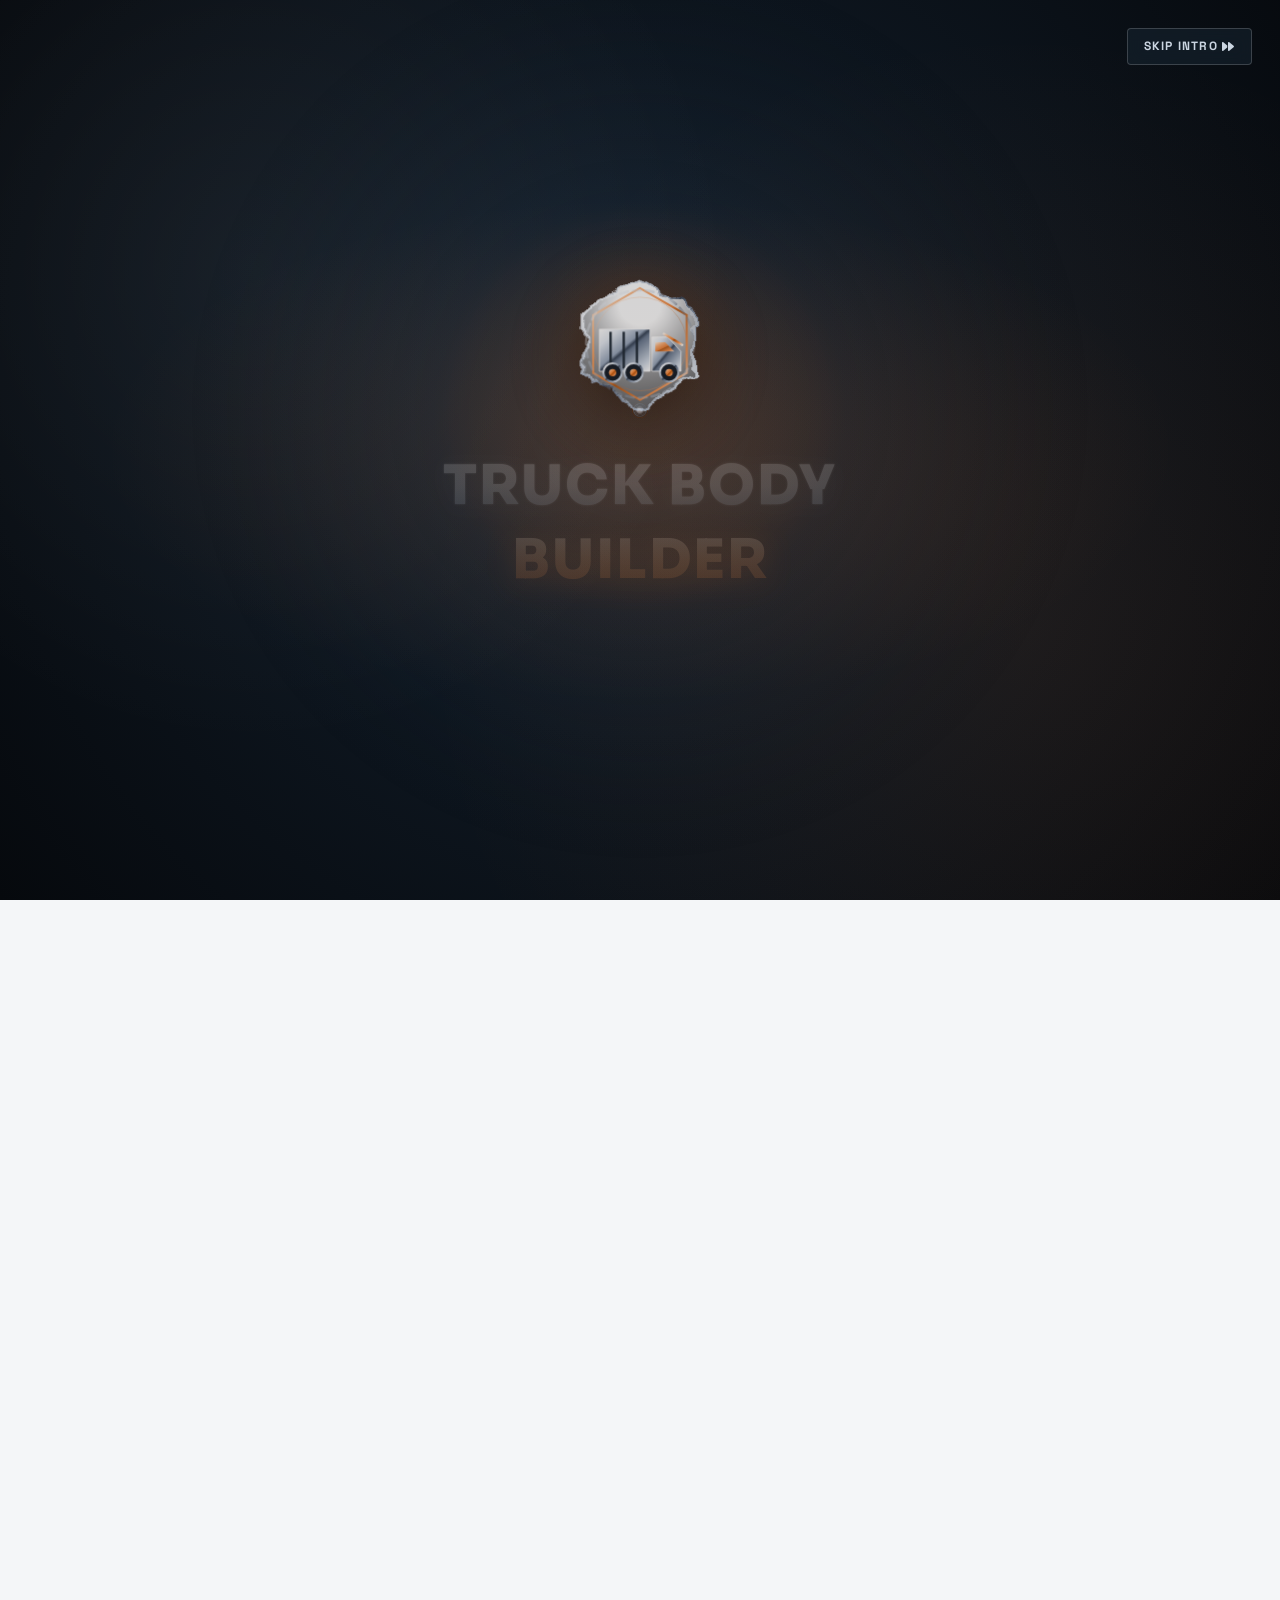
==== commit d6e97b7f: "Update project code" ====
--- a/index.html
+++ b/index.html
@@ -218,8 +218,8 @@
                 Home <i class="fas fa-chevron-down nav-chevron ms-1"></i>
               </a>
               <ul class="dropdown-menu dropdown-menu-industrial">
-                <li><a class="dropdown-item active" href="index.html">Commercial Vehicles</a></li>
-                <li><a class="dropdown-item" href="home-2.html">Custom Fabrication</a></li>
+                <li><a class="dropdown-item active" href="index.html"><i class="fas fa-truck-moving"></i> Commercial Vehicles</a></li>
+                <li><a class="dropdown-item" href="home-2.html"><i class="fas fa-screwdriver-wrench"></i> Custom Fabrication</a></li>
               </ul>
             </li>
             <li class="nav-item">
--- a/assets/css/style.css
+++ b/assets/css/style.css
@@ -698,31 +698,50 @@
   .dropdown-menu-industrial .dropdown-item {
     color: #D1D5DB;
     font-family: var(--font-heading);
-    font-size: 0.85rem;
-    font-weight: 500;
-    padding: 11px 20px;
+    font-size: 0.88rem;
+    font-weight: 600;
+    padding: 10px 16px;
     display: flex;
     align-items: center;
-    gap: 10px;
+    gap: 12px;
     transition: all var(--transition-fast);
     text-decoration: none;
     background: transparent;
     border: none;
     width: 100%;
+    border-radius: 6px;
   }
 
   .dropdown-menu-industrial .dropdown-item i {
     color: var(--industrial-orange);
-    font-size: 0.8rem;
-    width: 16px;
-    text-align: center;
+    font-size: 0.92rem;
+    width: 32px;
+    height: 32px;
+    border-radius: 8px;
+    display: inline-flex;
+    align-items: center;
+    justify-content: center;
+    background: rgba(240, 120, 36, 0.12);
+    border: 1px solid rgba(240, 120, 36, 0.28);
+    box-shadow: inset 0 1px 0 rgba(255, 255, 255, 0.08);
+    transition: all var(--transition-fast);
+    flex-shrink: 0;
   }
 
   .dropdown-menu-industrial .dropdown-item:hover,
   .dropdown-menu-industrial .dropdown-item.active {
     background-color: var(--secondary-steel-blue);
     color: var(--white);
-    padding-left: 24px;
+    padding-left: 20px;
+  }
+
+  .dropdown-menu-industrial .dropdown-item:hover i,
+  .dropdown-menu-industrial .dropdown-item.active i {
+    background: linear-gradient(135deg, #F07824 0%, #D45B0A 100%);
+    color: #FFFFFF;
+    border-color: #F07824;
+    box-shadow: 0 4px 12px rgba(240, 120, 36, 0.45);
+    transform: scale(1.06);
   }
 }
 
@@ -3078,19 +3097,21 @@
   position: fixed;
   bottom: 30px;
   right: 30px;
-  background-color: var(--primary-steel);
-  color: var(--white);
-  border-left: 5px solid var(--industrial-orange);
-  padding: 16px 24px;
+  background-color: #17232F !important;
+  color: #FFFFFF !important;
+  border: 1px solid rgba(255, 255, 255, 0.12) !important;
+  border-left: 5px solid var(--industrial-orange) !important;
+  padding: 14px 22px;
   border-radius: var(--radius-sm);
-  box-shadow: 0 10px 30px rgba(0, 0, 0, 0.3);
-  display: flex;
-  align-items: center;
-  gap: 14px;
+  box-shadow: 0 14px 38px rgba(0, 0, 0, 0.5), 0 2px 8px rgba(0, 0, 0, 0.3) !important;
+  display: flex;
+  align-items: center;
+  gap: 16px;
   z-index: 1090;
   transform: translateY(100px);
   opacity: 0;
   transition: all 0.35s cubic-bezier(0.175, 0.885, 0.32, 1.275);
+  max-width: 540px;
 }
 
 .cart-toast.show {
@@ -3099,8 +3120,68 @@
 }
 
 .cart-toast-icon {
-  font-size: 1.5rem;
-  color: var(--industrial-orange);
+  font-size: 1.6rem;
+  color: var(--industrial-orange) !important;
+  display: flex;
+  align-items: center;
+  justify-content: center;
+  flex-shrink: 0;
+}
+
+.cart-toast-body {
+  color: #FFFFFF !important;
+}
+
+.cart-toast-body strong,
+.cart-toast-title {
+  display: block;
+  color: #FFFFFF !important;
+  font-family: var(--font-heading);
+  font-size: 0.95rem;
+  font-weight: 700;
+  letter-spacing: -0.01em;
+  margin-bottom: 2px;
+}
+
+.cart-toast-body p,
+.cart-toast-body small,
+.cart-toast-body .small,
+.cart-toast-msg {
+  color: #E2E8F0 !important;
+  font-size: 0.84rem !important;
+  line-height: 1.4 !important;
+  margin-bottom: 0 !important;
+  opacity: 0.95;
+}
+
+.cart-toast-btn {
+  background-color: var(--industrial-orange) !important;
+  color: #FFFFFF !important;
+  border: 1px solid var(--industrial-orange) !important;
+  font-family: var(--font-heading);
+  font-weight: 700 !important;
+  font-size: 0.8rem !important;
+  letter-spacing: 0.5px;
+  text-transform: uppercase;
+  padding: 8px 16px !important;
+  border-radius: 4px !important;
+  text-decoration: none !important;
+  white-space: nowrap;
+  display: inline-flex;
+  align-items: center;
+  justify-content: center;
+  transition: all 0.2s ease-in-out;
+  box-shadow: 0 2px 8px rgba(240, 120, 36, 0.35);
+  flex-shrink: 0;
+}
+
+.cart-toast-btn:hover,
+.cart-toast-btn:focus {
+  background-color: var(--industrial-orange-hover, #d96515) !important;
+  border-color: var(--industrial-orange-hover, #d96515) !important;
+  color: #FFFFFF !important;
+  box-shadow: 0 4px 14px rgba(240, 120, 36, 0.55);
+  transform: translateY(-1px);
 }
 
 /* ==========================================================================
@@ -4683,3 +4764,125 @@
   color: #64748B !important;
   opacity: 1 !important;
 }
+
+/* ==========================================================================
+   Industrial Pagination (Consistent across Blog & Catalogs)
+   ========================================================================== */
+.pagination {
+  gap: 6px;
+  align-items: center;
+  margin-bottom: 0;
+}
+
+.pagination .page-item:first-child .page-link,
+.pagination .page-item:last-child .page-link,
+.pagination .page-link {
+  border-radius: 6px !important;
+  color: var(--primary-steel, #17232F);
+  background-color: var(--card-bg, #ffffff);
+  border: 1px solid var(--border-color, #E1E6EB);
+  padding: 0.5rem 0.95rem;
+  font-weight: 600;
+  font-size: 0.95rem;
+  min-width: 42px;
+  text-align: center;
+  transition: all 0.2s ease-in-out;
+  box-shadow: 0 1px 2px rgba(0, 0, 0, 0.04);
+}
+
+.pagination .page-link:hover {
+  color: #ffffff !important;
+  background-color: var(--industrial-orange, #F07824) !important;
+  border-color: var(--industrial-orange, #F07824) !important;
+  transform: translateY(-1px);
+  box-shadow: 0 3px 8px rgba(240, 120, 36, 0.28);
+}
+
+.pagination .page-item.active .page-link {
+  color: #ffffff !important;
+  background-color: var(--industrial-orange, #F07824) !important;
+  border-color: var(--industrial-orange, #F07824) !important;
+  box-shadow: 0 3px 10px rgba(240, 120, 36, 0.35);
+  cursor: default;
+}
+
+.pagination .page-link:focus,
+.pagination .page-link:focus-visible {
+  outline: none !important;
+  color: var(--industrial-orange, #F07824);
+  border-color: var(--industrial-orange, #F07824) !important;
+  box-shadow: 0 0 0 3px rgba(240, 120, 36, 0.22) !important;
+}
+
+.pagination .page-item.active .page-link:focus {
+  color: #ffffff !important;
+  box-shadow: 0 0 0 3px rgba(240, 120, 36, 0.35) !important;
+}
+
+.pagination .page-item.disabled .page-link {
+  color: #94a3b8 !important;
+  background-color: #f1f5f9 !important;
+  border-color: var(--border-color, #E1E6EB) !important;
+  cursor: not-allowed !important;
+  pointer-events: none;
+  opacity: 0.65;
+  box-shadow: none !important;
+  transform: none !important;
+}
+
+/* ==========================================================================
+   Contact Cards Alignment System
+   ========================================================================== */
+.contact-info-card {
+  transition: transform var(--transition-normal), box-shadow var(--transition-normal), border-color var(--transition-normal);
+}
+
+.contact-info-card:hover {
+  transform: translateY(-4px);
+  box-shadow: 0 14px 28px rgba(23, 35, 47, 0.08);
+  border-color: var(--industrial-orange) !important;
+}
+
+.contact-card-header {
+  min-height: 52px;
+}
+
+.contact-card-title {
+  font-size: 1.05rem;
+  line-height: 1.28;
+}
+
+.contact-card-body {
+  line-height: 1.55;
+}
+
+/* ==========================================================================
+   Specialized Product Showcase Cards (Home-2)
+   ========================================================================== */
+.specialized-product-card {
+  transition: transform var(--transition-normal), box-shadow var(--transition-normal), border-color var(--transition-normal);
+  background: var(--card-bg, #ffffff);
+}
+
+.specialized-product-card:hover {
+  transform: translateY(-5px);
+  box-shadow: 0 16px 36px rgba(23, 35, 47, 0.12);
+  border-color: var(--industrial-orange) !important;
+}
+
+.specialized-card-thumb {
+  height: 240px;
+  overflow: hidden;
+  position: relative;
+  background: #17232F;
+}
+
+.specialized-product-card:hover .specialized-product-img {
+  transform: scale(1.05);
+}
+
+@media (max-width: 576px) {
+  .specialized-card-thumb {
+    height: 200px;
+  }
+}
--- a/assets/css/responsive.css
+++ b/assets/css/responsive.css
@@ -499,16 +499,32 @@
 
   .navbar-drawer .dropdown-menu-industrial .dropdown-item i {
     color: var(--industrial-orange);
-    font-size: 0.8rem;
-    width: 16px;
-    text-align: center;
+    font-size: 0.92rem;
+    width: 32px;
+    height: 32px;
+    border-radius: 8px;
+    display: inline-flex;
+    align-items: center;
+    justify-content: center;
+    background: rgba(240, 120, 36, 0.14);
+    border: 1px solid rgba(240, 120, 36, 0.28);
+    transition: all var(--transition-fast);
+    flex-shrink: 0;
   }
 
   .navbar-drawer .dropdown-menu-industrial .dropdown-item:hover,
   .navbar-drawer .dropdown-menu-industrial .dropdown-item.active {
     background: rgba(240, 120, 36, 0.18);
-    color: var(--industrial-orange);
+    color: #FFFFFF;
     padding-left: 20px;
+  }
+
+  .navbar-drawer .dropdown-menu-industrial .dropdown-item:hover i,
+  .navbar-drawer .dropdown-menu-industrial .dropdown-item.active i {
+    background: linear-gradient(135deg, #F07824 0%, #D45B0A 100%);
+    color: #FFFFFF;
+    border-color: #F07824;
+    box-shadow: 0 4px 12px rgba(240, 120, 36, 0.4);
   }
 
   /* Drawer Actions (CTA at bottom) */
@@ -777,9 +793,12 @@
   }
 
   .cart-toast {
-    left: 20px;
-    right: 20px;
-    bottom: 20px;
+    left: 16px;
+    right: 16px;
+    bottom: 16px;
+    max-width: calc(100% - 32px);
+    padding: 12px 16px;
+    gap: 12px;
   }
 }
 
@@ -842,6 +861,35 @@
 [dir="rtl"] {
   direction: rtl;
   text-align: right;
+}
+
+/* RTL BiDi & Punctuation Integrity: Keep punctuation at grammatical end of English sentences (prevent .dot starting text) */
+[dir="rtl"] p,
+[dir="rtl"] h1,
+[dir="rtl"] h2,
+[dir="rtl"] h3,
+[dir="rtl"] h4,
+[dir="rtl"] h5,
+[dir="rtl"] h6,
+[dir="rtl"] span,
+[dir="rtl"] a,
+[dir="rtl"] li,
+[dir="rtl"] label,
+[dir="rtl"] td,
+[dir="rtl"] th,
+[dir="rtl"] .lead,
+[dir="rtl"] blockquote {
+  unicode-bidi: plaintext;
+}
+
+[dir="rtl"] .text-center,
+[dir="rtl"] .text-center h1,
+[dir="rtl"] .text-center h2,
+[dir="rtl"] .text-center h3,
+[dir="rtl"] .text-center p,
+[dir="rtl"] .text-center span,
+[dir="rtl"] .text-center div {
+  text-align: center !important;
 }
 
 [dir="rtl"] .hero-nav-prev {
@@ -1656,13 +1704,16 @@
     padding: 16px 12px !important;
   }
   .product-title {
-    font-size: 1.08rem !important;
-    min-height: 2.6rem !important;
+    font-size: 1.05rem !important;
+    height: 2.7em !important;
+    min-height: 50px !important;
   }
   .product-desc {
-    font-size: 0.825rem !important;
+    font-size: 0.82rem !important;
     line-height: 1.45 !important;
-    min-height: 3.6rem !important;
+    height: 2.9em !important;
+    min-height: 38px !important;
+    max-height: 38px !important;
   }
   .product-specs {
     padding: 10px 10px !important;
@@ -1893,3 +1944,64 @@
     margin-bottom: 3px !important;
   }
 }
+
+
+/* ==========================================================================
+   Responsive Typography & Breadcrumb Hero Text Wrapping
+   Prevents large headings from overflowing and keeps typography balanced
+   across 320px, 480px, 768px, 1024px and RTL/LTR viewports
+   ========================================================================== */
+.display-5 {
+  font-size: clamp(1.75rem, 3.5vw + 0.5rem, 2.6rem) !important;
+  font-weight: 800 !important;
+  line-height: 1.22 !important;
+  letter-spacing: -0.015em !important;
+  word-wrap: break-word !important;
+  overflow-wrap: break-word !important;
+  hyphens: auto;
+}
+
+@media (max-width: 991.98px) {
+  .display-5 {
+    font-size: clamp(1.6rem, 4.5vw, 2.2rem) !important;
+    line-height: 1.24 !important;
+  }
+}
+
+@media (max-width: 767.98px) {
+  .display-5 {
+    font-size: clamp(1.4rem, 5.5vw, 1.85rem) !important;
+    line-height: 1.26 !important;
+  }
+
+  section.py-5.text-white {
+    padding-top: 2.25rem !important;
+    padding-bottom: 2.25rem !important;
+  }
+
+  section.py-5.text-white p.text-light {
+    font-size: 0.92rem !important;
+    line-height: 1.62 !important;
+    padding-left: 6px;
+    padding-right: 6px;
+    max-width: 100% !important;
+  }
+}
+
+@media (max-width: 480px) {
+  .display-5 {
+    font-size: clamp(1.25rem, 6vw, 1.55rem) !important;
+    line-height: 1.28 !important;
+  }
+
+  section.py-5.text-white p.text-light {
+    font-size: 0.86rem !important;
+    line-height: 1.55 !important;
+  }
+}
+
+@media (max-width: 360px) {
+  .display-5 {
+    font-size: 1.2rem !important;
+  }
+}
--- a/assets/css/dark-mode.css
+++ b/assets/css/dark-mode.css
@@ -52,20 +52,20 @@
 }
 
 /* Paragraphs & Descriptions in Light Mode: Readable Dark Charcoal (Never applied to Hero or Footer) */
-[data-theme="light"] p:not(.text-white):not(.text-light):not(.hero-carousel-section *):not(.page-hero *):not(.hero-section-2 *):not(.hero-2-headline):not(.hero-2-desc):not(#cadHeroStudio *):not(.site-footer *):not(footer *):not(.footer-widget *):not(.hero-subtitle):not(.gallery-overlay *):not(.gallery-item *):not(.lightbox-caption *):not(.lightbox-modal *),
-[data-theme="light"] .section-desc:not(.text-white):not(.text-light):not(.hero-carousel-section *):not(.page-hero *):not(.hero-section-2 *):not(.hero-2-headline):not(.hero-2-desc):not(#cadHeroStudio *):not(.site-footer *):not(footer *):not(.footer-widget *):not(.gallery-overlay *):not(.gallery-item *):not(.lightbox-caption *):not(.lightbox-modal *),
-[data-theme="light"] .lead:not(.text-white):not(.text-light):not(.hero-carousel-section *):not(.page-hero *):not(.hero-section-2 *):not(.hero-2-headline):not(.hero-2-desc):not(#cadHeroStudio *):not(.site-footer *):not(footer *):not(.footer-widget *):not(.gallery-overlay *):not(.gallery-item *):not(.lightbox-caption *):not(.lightbox-modal *),
-:root:not([data-theme="dark"]) p:not(.text-white):not(.text-light):not(.hero-carousel-section *):not(.page-hero *):not(.hero-section-2 *):not(.hero-2-headline):not(.hero-2-desc):not(#cadHeroStudio *):not(.site-footer *):not(footer *):not(.footer-widget *):not(.hero-subtitle):not(.gallery-overlay *):not(.gallery-item *):not(.lightbox-caption *):not(.lightbox-modal *),
-:root:not([data-theme="dark"]) .section-desc:not(.text-white):not(.text-light):not(.hero-carousel-section *):not(.page-hero *):not(.hero-section-2 *):not(.hero-2-headline):not(.hero-2-desc):not(#cadHeroStudio *):not(.site-footer *):not(footer *):not(.footer-widget *):not(.gallery-overlay *):not(.gallery-item *):not(.lightbox-caption *):not(.lightbox-modal *),
-:root:not([data-theme="dark"]) .lead:not(.text-white):not(.text-light):not(.hero-carousel-section *):not(.page-hero *):not(.hero-section-2 *):not(.hero-2-headline):not(.hero-2-desc):not(#cadHeroStudio *):not(.site-footer *):not(footer *):not(.footer-widget *):not(.gallery-overlay *):not(.gallery-item *):not(.lightbox-caption *):not(.lightbox-modal *) {
+[data-theme="light"] p:not(.text-white):not(.text-light):not(.hero-carousel-section *):not(.page-hero *):not(.hero-section-2 *):not(.hero-2-headline):not(.hero-2-desc):not(#cadHeroStudio *):not(.site-footer *):not(footer *):not(.footer-widget *):not(.hero-subtitle):not(.gallery-overlay *):not(.gallery-item *):not(.lightbox-caption *):not(.lightbox-modal *):not(.cart-toast *):not(.cart-toast),
+[data-theme="light"] .section-desc:not(.text-white):not(.text-light):not(.hero-carousel-section *):not(.page-hero *):not(.hero-section-2 *):not(.hero-2-headline):not(.hero-2-desc):not(#cadHeroStudio *):not(.site-footer *):not(footer *):not(.footer-widget *):not(.gallery-overlay *):not(.gallery-item *):not(.lightbox-caption *):not(.lightbox-modal *):not(.cart-toast *):not(.cart-toast),
+[data-theme="light"] .lead:not(.text-white):not(.text-light):not(.hero-carousel-section *):not(.page-hero *):not(.hero-section-2 *):not(.hero-2-headline):not(.hero-2-desc):not(#cadHeroStudio *):not(.site-footer *):not(footer *):not(.footer-widget *):not(.gallery-overlay *):not(.gallery-item *):not(.lightbox-caption *):not(.lightbox-modal *):not(.cart-toast *):not(.cart-toast),
+:root:not([data-theme="dark"]) p:not(.text-white):not(.text-light):not(.hero-carousel-section *):not(.page-hero *):not(.hero-section-2 *):not(.hero-2-headline):not(.hero-2-desc):not(#cadHeroStudio *):not(.site-footer *):not(footer *):not(.footer-widget *):not(.hero-subtitle):not(.gallery-overlay *):not(.gallery-item *):not(.lightbox-caption *):not(.lightbox-modal *):not(.cart-toast *):not(.cart-toast),
+:root:not([data-theme="dark"]) .section-desc:not(.text-white):not(.text-light):not(.hero-carousel-section *):not(.page-hero *):not(.hero-section-2 *):not(.hero-2-headline):not(.hero-2-desc):not(#cadHeroStudio *):not(.site-footer *):not(footer *):not(.footer-widget *):not(.gallery-overlay *):not(.gallery-item *):not(.lightbox-caption *):not(.lightbox-modal *):not(.cart-toast *):not(.cart-toast),
+:root:not([data-theme="dark"]) .lead:not(.text-white):not(.text-light):not(.hero-carousel-section *):not(.page-hero *):not(.hero-section-2 *):not(.hero-2-headline):not(.hero-2-desc):not(#cadHeroStudio *):not(.site-footer *):not(footer *):not(.footer-widget *):not(.gallery-overlay *):not(.gallery-item *):not(.lightbox-caption *):not(.lightbox-modal *):not(.cart-toast *):not(.cart-toast) {
   color: #374151 !important;
 }
 
 /* Muted Text in Light Mode */
-[data-theme="light"] .text-muted:not(.hero-carousel-section *):not(.page-hero *):not(.hero-section-2 *):not(.hero-2-headline):not(.hero-2-desc):not(#cadHeroStudio *):not(.site-footer *):not(footer *):not(.footer-widget *):not(.gallery-overlay *):not(.gallery-item *):not(.lightbox-caption *):not(.lightbox-modal *),
-[data-theme="light"] small.text-muted:not(.hero-carousel-section *):not(.page-hero *):not(.hero-section-2 *):not(.hero-2-headline):not(.hero-2-desc):not(#cadHeroStudio *):not(.site-footer *):not(footer *):not(.footer-widget *):not(.gallery-overlay *):not(.gallery-item *):not(.lightbox-caption *):not(.lightbox-modal *),
-:root:not([data-theme="dark"]) .text-muted:not(.hero-carousel-section *):not(.page-hero *):not(.hero-section-2 *):not(.hero-2-headline):not(.hero-2-desc):not(#cadHeroStudio *):not(.site-footer *):not(footer *):not(.footer-widget *):not(.gallery-overlay *):not(.gallery-item *):not(.lightbox-caption *):not(.lightbox-modal *),
-:root:not([data-theme="dark"]) small.text-muted:not(.hero-carousel-section *):not(.page-hero *):not(.hero-section-2 *):not(.hero-2-headline):not(.hero-2-desc):not(#cadHeroStudio *):not(.site-footer *):not(footer *):not(.footer-widget *):not(.gallery-overlay *):not(.gallery-item *):not(.lightbox-caption *):not(.lightbox-modal *) {
+[data-theme="light"] .text-muted:not(.hero-carousel-section *):not(.page-hero *):not(.hero-section-2 *):not(.hero-2-headline):not(.hero-2-desc):not(#cadHeroStudio *):not(.site-footer *):not(footer *):not(.footer-widget *):not(.gallery-overlay *):not(.gallery-item *):not(.lightbox-caption *):not(.lightbox-modal *):not(.cart-toast *):not(.cart-toast),
+[data-theme="light"] small.text-muted:not(.hero-carousel-section *):not(.page-hero *):not(.hero-section-2 *):not(.hero-2-headline):not(.hero-2-desc):not(#cadHeroStudio *):not(.site-footer *):not(footer *):not(.footer-widget *):not(.gallery-overlay *):not(.gallery-item *):not(.lightbox-caption *):not(.lightbox-modal *):not(.cart-toast *):not(.cart-toast),
+:root:not([data-theme="dark"]) .text-muted:not(.hero-carousel-section *):not(.page-hero *):not(.hero-section-2 *):not(.hero-2-headline):not(.hero-2-desc):not(#cadHeroStudio *):not(.site-footer *):not(footer *):not(.footer-widget *):not(.gallery-overlay *):not(.gallery-item *):not(.lightbox-caption *):not(.lightbox-modal *):not(.cart-toast *):not(.cart-toast),
+:root:not([data-theme="dark"]) small.text-muted:not(.hero-carousel-section *):not(.page-hero *):not(.hero-section-2 *):not(.hero-2-headline):not(.hero-2-desc):not(#cadHeroStudio *):not(.site-footer *):not(footer *):not(.footer-widget *):not(.gallery-overlay *):not(.gallery-item *):not(.lightbox-caption *):not(.lightbox-modal *):not(.cart-toast *):not(.cart-toast) {
   color: #4B5563 !important;
 }
 
@@ -275,10 +275,24 @@
   color: #CBD5E1;
 }
 
+[data-theme="dark"] .dropdown-menu-industrial .dropdown-item i {
+  background: rgba(240, 120, 36, 0.15);
+  border-color: rgba(240, 120, 36, 0.3);
+  color: var(--industrial-orange);
+}
+
 [data-theme="dark"] .dropdown-menu-industrial .dropdown-item:hover,
 [data-theme="dark"] .dropdown-menu-industrial .dropdown-item.active {
   background-color: #1c2b3a;
   color: #FFFFFF;
+}
+
+[data-theme="dark"] .dropdown-menu-industrial .dropdown-item:hover i,
+[data-theme="dark"] .dropdown-menu-industrial .dropdown-item.active i {
+  background: linear-gradient(135deg, #F07824 0%, #D45B0A 100%);
+  color: #FFFFFF;
+  border-color: #F07824;
+  box-shadow: 0 4px 14px rgba(240, 120, 36, 0.5);
 }
 
 /* Cards & Containers in Dark Mode */
@@ -1110,3 +1124,85 @@
   color: #E2E8F0 !important;
   border-color: #273646 !important;
 }
+
+/* Dark Mode Industrial Pagination */
+[data-theme="dark"] .pagination .page-link {
+  background-color: #1a2430 !important;
+  color: #E2E8F0 !important;
+  border-color: #27374a !important;
+}
+
+[data-theme="dark"] .pagination .page-link:hover {
+  background-color: var(--industrial-orange, #F07824) !important;
+  border-color: var(--industrial-orange, #F07824) !important;
+  color: #FFFFFF !important;
+}
+
+[data-theme="dark"] .pagination .page-item.active .page-link {
+  background-color: var(--industrial-orange, #F07824) !important;
+  border-color: var(--industrial-orange, #F07824) !important;
+  color: #FFFFFF !important;
+}
+
+[data-theme="dark"] .pagination .page-item.disabled .page-link {
+  background-color: #121922 !important;
+  border-color: #1f2c3b !important;
+  color: #55697d !important;
+}
+
+/* Dark Mode Cart Toast High Contrast */
+[data-theme="dark"] .cart-toast {
+  background-color: #0d151e !important;
+  border-color: rgba(255, 255, 255, 0.16) !important;
+  border-left: 5px solid var(--industrial-orange) !important;
+  box-shadow: 0 16px 44px rgba(0, 0, 0, 0.75), 0 2px 10px rgba(0, 0, 0, 0.4) !important;
+}
+
+[data-theme="dark"] .cart-toast-body strong,
+[data-theme="dark"] .cart-toast-title {
+  color: #FFFFFF !important;
+}
+
+[data-theme="dark"] .cart-toast-body p,
+[data-theme="dark"] .cart-toast-body small,
+[data-theme="dark"] .cart-toast-body .small,
+[data-theme="dark"] .cart-toast-msg {
+  color: #E2E8F0 !important;
+}
+
+/* Dark Mode Contact Cards */
+[data-theme="dark"] .contact-info-card {
+  background-color: #17232F !important;
+  border-color: rgba(255, 255, 255, 0.12) !important;
+}
+
+[data-theme="dark"] .contact-info-card h5 {
+  color: #FFFFFF !important;
+}
+
+[data-theme="dark"] .contact-info-card .text-muted {
+  color: #CBD5E1 !important;
+}
+
+[data-theme="dark"] .contact-info-card .text-body {
+  color: #E2E8F0 !important;
+}
+
+/* Dark Mode Specialized Product Cards */
+[data-theme="dark"] .specialized-product-card {
+  background-color: #17232F !important;
+  border-color: rgba(255, 255, 255, 0.12) !important;
+}
+
+[data-theme="dark"] .specialized-product-card .card-body {
+  background-color: #17232F !important;
+}
+
+[data-theme="dark"] .specialized-product-card h4 {
+  color: #FFFFFF !important;
+}
+
+[data-theme="dark"] .specialized-product-card p,
+[data-theme="dark"] .specialized-product-card ul li {
+  color: #CBD5E1 !important;
+}
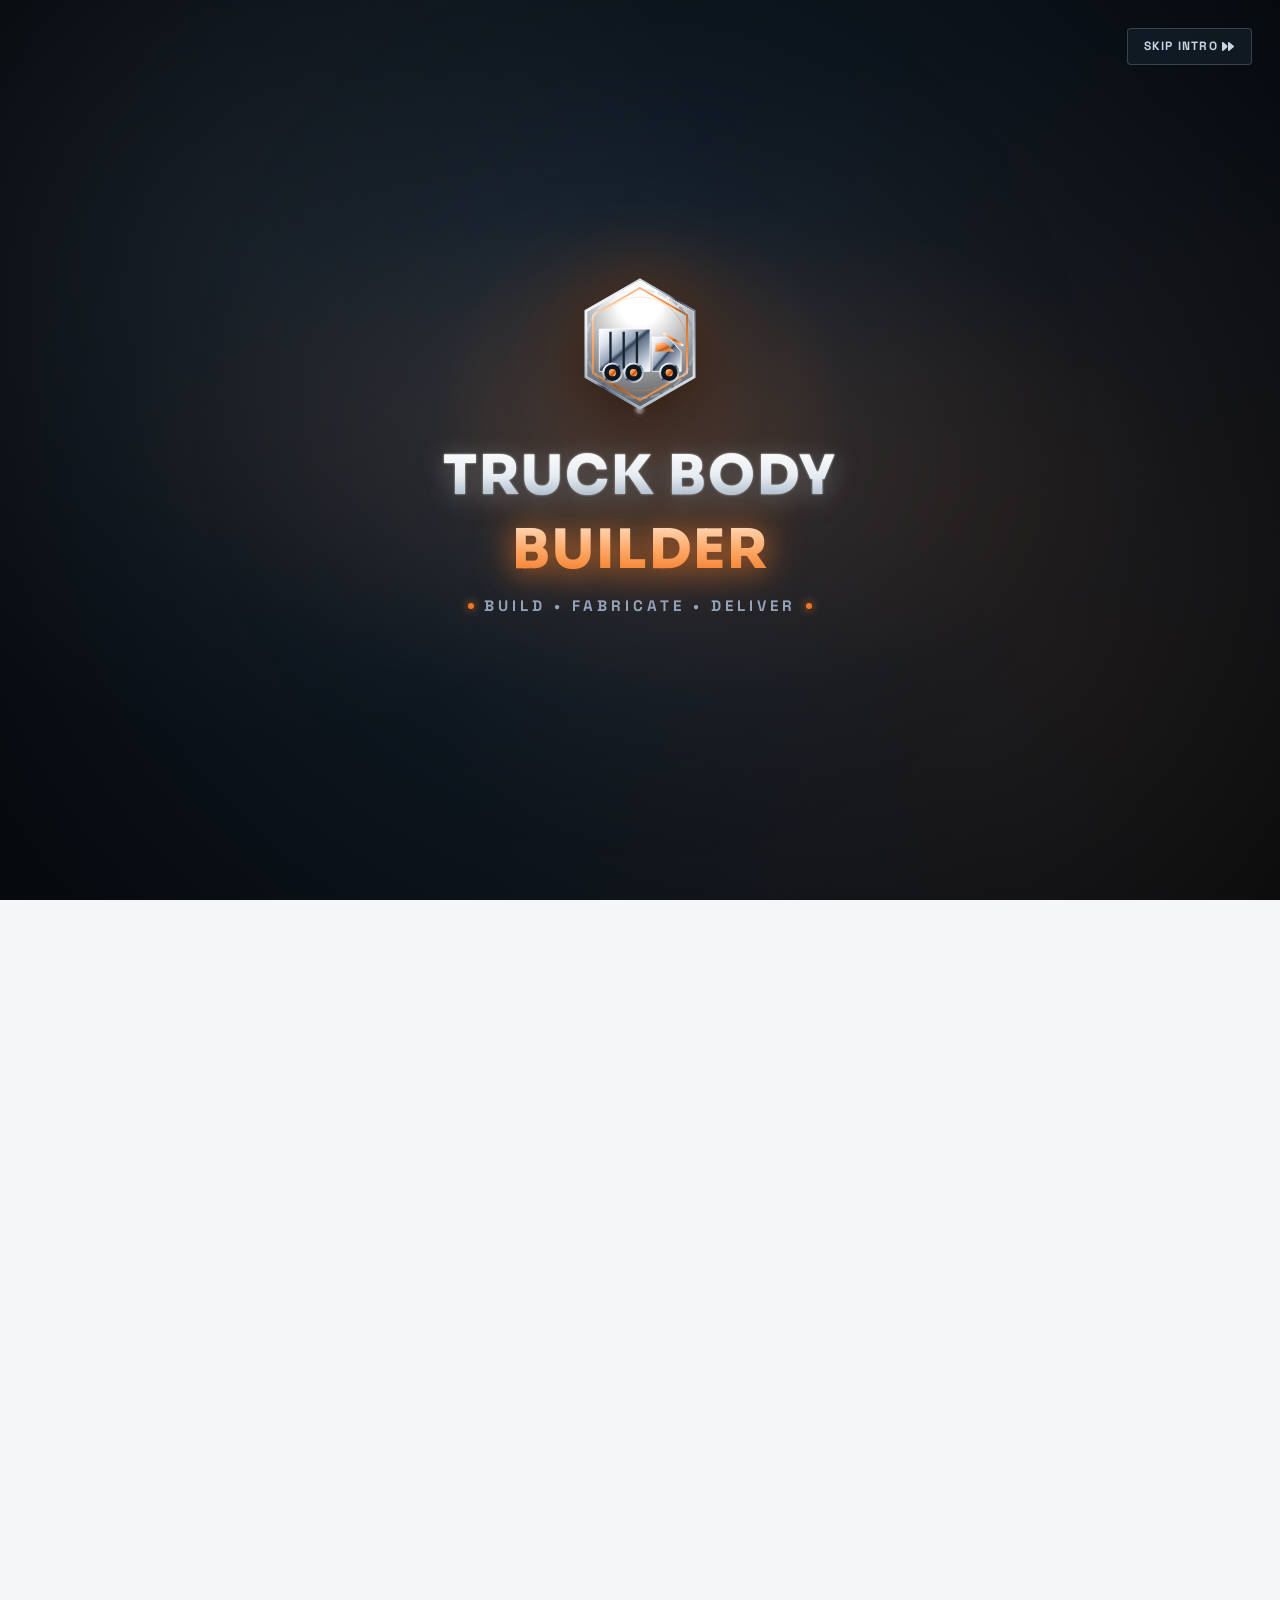
==== commit b782e55a: "Updated website" ====
--- a/index.html
+++ b/index.html
@@ -1862,7 +1862,7 @@
           </div>
           <div class="col-md-6 text-center text-md-end">
             <div class="footer-bottom-links">
-              <a href="about.html">Privacy Policy</a>
+              <a href="privacy-policy.html">Privacy Policy</a>
               <a href="services.html">Terms of Manufacturing</a>
               <a href="services.html">Site Index</a>
               <a href="#" onclick="window.replayLiquidChromeReveal(); return false;" class="text-orange" title="Replay Liquid Chrome 3D Logo Reveal"><i class="fas fa-play-circle me-1"></i> Replay Intro</a>
--- a/assets/css/style.css
+++ b/assets/css/style.css
@@ -1968,7 +1968,8 @@
   width: 14px;
 }
 
-.spec-value {
+.hero-spec-panel .spec-value,
+.spec-row-item .spec-value {
   color: #FFFFFF;
   font-weight: 600;
   font-family: var(--font-display);
@@ -1976,8 +1977,21 @@
   letter-spacing: 0.2px;
 }
 
-.spec-value.text-orange {
+.hero-spec-panel .spec-value.text-orange,
+.spec-row-item .spec-value.text-orange {
   color: #FFA559 !important;
+}
+
+/* General Industrial Orange Text Utility */
+.text-orange {
+  color: #D95D08 !important;
+}
+
+/* Technical Specification Table Values (Light Mode High Contrast) */
+.table-spec-val {
+  color: #D95D08 !important;
+  font-weight: 700;
+  font-size: 0.95rem;
 }
 
 .spec-panel-footer {
@@ -3188,6 +3202,92 @@
    Blog & Article Styles
    ========================================================================== */
 
+/* Single Article Reader View (Equal Padding & Balanced Alignment) */
+.article-main-card {
+  background-color: var(--card-bg);
+  border: 1px solid var(--border-color);
+  border-radius: var(--radius-md, 8px);
+  box-shadow: var(--shadow-sm);
+  padding: 44px;
+  box-sizing: border-box;
+}
+
+@media (max-width: 991.98px) {
+  .article-main-card {
+    padding: 32px;
+  }
+}
+
+@media (max-width: 575.98px) {
+  .article-main-card {
+    padding: 20px;
+  }
+}
+
+/* Article Prose Typographic Balance */
+.article-prose {
+  font-size: 1.02rem;
+  line-height: 1.8;
+  color: var(--body-text);
+}
+
+.article-prose h2,
+.article-prose h3 {
+  margin-top: 36px;
+  margin-bottom: 16px;
+  font-weight: 700;
+}
+
+.article-prose p {
+  margin-bottom: 18px;
+}
+
+.article-prose .bg-light.border,
+.article-prose .border-start.border-4 {
+  padding: 24px !important;
+  margin-top: 28px !important;
+  margin-bottom: 28px !important;
+  border-radius: var(--radius-md, 8px) !important;
+}
+
+#articleImageCaption {
+  padding: 10px 16px !important;
+  font-size: 0.85rem;
+}
+
+/* Article Footer Row (Tags & Share) - Replaces .row to prevent negative-margin bleed */
+.article-footer-row {
+  display: flex;
+  flex-wrap: wrap;
+  align-items: center;
+  justify-content: space-between;
+  gap: 16px;
+  padding-top: 24px;
+  margin-top: 36px;
+  border-top: 1px solid var(--border-color);
+}
+
+/* Author Box inside Article with Equal Padding on All Sides */
+.article-author-box {
+  background-color: var(--light-bg);
+  border: 1px solid var(--border-color);
+  border-radius: var(--radius-md, 8px);
+  padding: 24px;
+  margin-top: 28px;
+  margin-bottom: 0;
+  display: flex;
+  align-items: center;
+  gap: 20px;
+}
+
+@media (max-width: 575.98px) {
+  .article-author-box {
+    flex-direction: column;
+    text-align: center;
+    padding: 20px;
+  }
+}
+
 .blog-card {
   background: var(--card-bg);
   border: 1px solid var(--border-color);
--- a/assets/css/dark-mode.css
+++ b/assets/css/dark-mode.css
@@ -188,22 +188,46 @@
   color: #FFFFFF !important;
 }
 
-.spec-panel-sub,
-[data-theme="dark"] .spec-panel-sub,
-[data-theme="light"] .spec-panel-sub {
-  color: #CBD5E1 !important;
-}
-
-.spec-label,
-[data-theme="dark"] .spec-label,
-[data-theme="light"] .spec-label {
-  color: #CBD5E1 !important;
-}
-
-.spec-value,
-[data-theme="dark"] .spec-value,
-[data-theme="light"] .spec-value {
-  color: #FFFFFF !important;
+.hero-spec-panel .spec-panel-sub,
+[data-theme="dark"] .hero-spec-panel .spec-panel-sub,
+[data-theme="light"] .hero-spec-panel .spec-panel-sub {
+  color: #CBD5E1 !important;
+}
+
+.hero-spec-panel .spec-label,
+[data-theme="dark"] .hero-spec-panel .spec-label,
+[data-theme="light"] .hero-spec-panel .spec-label {
+  color: #CBD5E1 !important;
+}
+
+.hero-spec-panel .spec-value,
+[data-theme="dark"] .hero-spec-panel .spec-value,
+[data-theme="light"] .hero-spec-panel .spec-value {
+  color: #FFFFFF !important;
+}
+
+/* Specification Table Middle Column Contrast in Light Mode - High legibility orange */
+.table-spec-val,
+.table .table-spec-val,
+.table td .table-spec-val,
+.table .spec-value,
+.table td .spec-value,
+[data-theme="light"] .table-spec-val,
+[data-theme="light"] .table .table-spec-val,
+[data-theme="light"] .table td .table-spec-val,
+[data-theme="light"] .table .spec-value,
+[data-theme="light"] .table td .spec-value,
+[data-theme="light"] #serviceSpecsBody td .table-spec-val,
+[data-theme="light"] #serviceSpecsBody td .spec-value,
+[data-theme="light"] #serviceSpecsBody td .text-orange,
+:root:not([data-theme="dark"]) .table-spec-val,
+:root:not([data-theme="dark"]) .table .table-spec-val,
+:root:not([data-theme="dark"]) .table td .table-spec-val,
+:root:not([data-theme="dark"]) .table .spec-value,
+:root:not([data-theme="dark"]) .table td .spec-value,
+:root:not([data-theme="dark"]) #serviceSpecsBody td .table-spec-val,
+:root:not([data-theme="dark"]) #serviceSpecsBody td .spec-value {
+  color: #D95D08 !important;
 }
 
 /* In Dark Mode, Backgrounds with .bg-white MUST turn Dark to Prevent White-on-White */
@@ -237,9 +261,21 @@
   color: #F8FAFC !important;
 }
 
+[data-theme="dark"] .text-secondary {
+  color: #94A3B8 !important;
+}
+
 [data-theme="dark"] .text-muted,
 [data-theme="dark"] small.text-muted {
   color: #94A3B8 !important;
+}
+
+[data-theme="dark"] .text-orange,
+[data-theme="dark"] .text-orange.fw-bold,
+[data-theme="dark"] .fw-bold.text-orange,
+[data-theme="dark"] strong.text-orange,
+[data-theme="dark"] span.text-orange {
+  color: #FF8A3D !important;
 }
 
 /* Header & Navigation in Dark Mode */
@@ -531,20 +567,157 @@
   border-color: #273646 !important;
 }
 
-/* Table in Dark Mode */
+/* Table & Technical Specifications in Dark Mode (High Contrast & WCAG AAA) */
 [data-theme="dark"] .table {
+  --bs-table-color: #CBD5E1;
+  --bs-table-bg: #141f2b;
+  --bs-table-border-color: #273646;
+  --bs-table-striped-bg: #1a2735;
+  --bs-table-striped-color: #E2E8F0;
+  --bs-table-active-bg: #223244;
+  --bs-table-active-color: #FFFFFF;
+  --bs-table-hover-bg: #1f2e3e;
+  --bs-table-hover-color: #FFFFFF;
+  color: #CBD5E1 !important;
+  border-color: #273646 !important;
+  background-color: #141f2b !important;
+}
+
+/* Ensure ALL cells inside dark mode tables default to dark background */
+[data-theme="dark"] .table > :not(caption) > * > * {
+  background-color: #141f2b;
   color: #CBD5E1;
-  border-color: #273646;
-}
-
+  border-color: #273646 !important;
+  box-shadow: none !important;
+}
+
+/* Table Headers in Dark Mode */
+[data-theme="dark"] .table thead,
+[data-theme="dark"] .table thead th,
+[data-theme="dark"] .table thead tr,
+[data-theme="dark"] .table-dark,
+[data-theme="dark"] thead.table-dark,
+[data-theme="dark"] thead.table-dark th,
+[data-theme="dark"] .table thead.table-dark > tr > th,
+[data-theme="dark"] .article-prose thead,
+[data-theme="dark"] .article-prose thead th {
+  background-color: #0d151d !important;
+  color: #F8FAFC !important;
+  border-color: #273646 !important;
+}
+
+/* Alternating Striped Rows - Resolves White Row Glitch */
 [data-theme="dark"] .table-striped > tbody > tr:nth-of-type(odd) > * {
-  background-color: rgba(255, 255, 255, 0.03);
-  color: #CBD5E1;
-}
-
-[data-theme="dark"] .table-warning {
-  background-color: rgba(240, 120, 36, 0.2) !important;
+  background-color: #141f2b !important;
+  color: #CBD5E1 !important;
+  box-shadow: none !important;
+}
+
+[data-theme="dark"] .table-striped > tbody > tr:nth-of-type(even) > * {
+  background-color: #192533 !important;
+  color: #E2E8F0 !important;
+  box-shadow: none !important;
+}
+
+/* Row Hover State in Dark Mode */
+[data-theme="dark"] .table-hover > tbody > tr:hover > * {
+  background-color: #223244 !important;
+  color: #FFFFFF !important;
+}
+
+/* Table Borders in Dark Mode */
+[data-theme="dark"] .table-bordered,
+[data-theme="dark"] .table-bordered th,
+[data-theme="dark"] .table-bordered td,
+[data-theme="dark"] .table-bordered > :not(caption) > * > * {
+  border-color: #273646 !important;
+}
+
+/* Specification Titles / First Column in Dark Mode */
+[data-theme="dark"] .table td strong,
+[data-theme="dark"] .table th strong,
+[data-theme="dark"] .table .text-dark,
+[data-theme="dark"] .table td .text-dark,
+[data-theme="dark"] .table .spec-title,
+[data-theme="dark"] #serviceSpecsBody td strong {
   color: #F8FAFC !important;
+}
+
+/* Industrial Orange Specification Highlights - Protected against generic .fw-bold overrides */
+[data-theme="dark"] .table .text-orange,
+[data-theme="dark"] .table td .text-orange,
+[data-theme="dark"] .table .spec-value,
+[data-theme="dark"] .table td .spec-value,
+[data-theme="dark"] .table .table-spec-val,
+[data-theme="dark"] .table td .table-spec-val,
+[data-theme="dark"] #serviceSpecsBody td .table-spec-val,
+[data-theme="dark"] #serviceSpecsBody td .spec-value,
+[data-theme="dark"] #serviceSpecsBody td span[style*="--industrial-orange"],
+[data-theme="dark"] #serviceSpecsBody td [style*="color: var(--industrial-orange)"],
+[data-theme="dark"] #serviceSpecsBody td .fw-bold[style*="color: var(--industrial-orange)"],
+[data-theme="dark"] .table [style*="--industrial-orange"],
+[data-theme="dark"] .table td [style*="--industrial-orange"],
+[data-theme="dark"] .table .fw-bold[style*="--industrial-orange"],
+[data-theme="dark"] .table td .fw-bold[style*="--industrial-orange"],
+[data-theme="dark"] .table [style*="color: #F07824"],
+[data-theme="dark"] .table [style*="color:#F07824"],
+[data-theme="dark"] .table [style*="color: #f07824"],
+[data-theme="dark"] .table [style*="color:#f07824"],
+[data-theme="dark"] .table [style*="color: #D95D08"],
+[data-theme="dark"] .table [style*="color:#D95D08"],
+[data-theme="dark"] .table [style*="color: #d95d08"],
+[data-theme="dark"] .table [style*="color:#d95d08"] {
+  color: #FF8A3D !important;
+  text-shadow: 0 0 1px rgba(255, 138, 61, 0.35);
+}
+
+/* Secondary & Muted Spec Benchmarks (Column 3) */
+[data-theme="dark"] .table .text-secondary,
+[data-theme="dark"] .table td .text-secondary,
+[data-theme="dark"] .table .text-muted,
+[data-theme="dark"] .table td .text-muted,
+[data-theme="dark"] .table .spec-material,
+[data-theme="dark"] #serviceSpecsBody td .text-secondary {
+  color: #94A3B8 !important;
+}
+
+/* Contextual Rows in Dark Mode (e.g. Hardox 450 .table-warning) */
+[data-theme="dark"] .table-warning,
+[data-theme="dark"] .table-warning > th,
+[data-theme="dark"] .table-warning > td,
+[data-theme="dark"] .table > tbody > tr.table-warning > *,
+[data-theme="dark"] .article-prose .table-warning > td {
+  background-color: rgba(240, 120, 36, 0.16) !important;
+  color: #F8FAFC !important;
+  border-color: rgba(240, 120, 36, 0.35) !important;
+  box-shadow: none !important;
+}
+
+[data-theme="dark"] .table-warning strong,
+[data-theme="dark"] .table-warning b,
+[data-theme="dark"] .table > tbody > tr.table-warning strong,
+[data-theme="dark"] .article-prose .table-warning strong {
+  color: #FFA559 !important;
+}
+
+[data-theme="dark"] .table-info,
+[data-theme="dark"] .table-info > th,
+[data-theme="dark"] .table-info > td,
+[data-theme="dark"] .table > tbody > tr.table-info > * {
+  background-color: rgba(14, 165, 233, 0.16) !important;
+  color: #F8FAFC !important;
+  border-color: rgba(14, 165, 233, 0.35) !important;
+  box-shadow: none !important;
+}
+
+[data-theme="dark"] .table-success,
+[data-theme="dark"] .table-success > th,
+[data-theme="dark"] .table-success > td,
+[data-theme="dark"] .table > tbody > tr.table-success > * {
+  background-color: rgba(34, 197, 94, 0.16) !important;
+  color: #F8FAFC !important;
+  border-color: rgba(34, 197, 94, 0.35) !important;
+  box-shadow: none !important;
 }
 
 /* Stat Boxes & Technical Metrics in Dark Mode */
@@ -1069,7 +1242,22 @@
   color: #FFFFFF !important;
 }
 
-/* 6. Blog Details Dynamic Article Prose in Dark Mode */
+/* 6. Blog Details Dynamic Article Prose & Layout in Dark Mode */
+[data-theme="dark"] .article-main-card {
+  background-color: #18222d !important;
+  border-color: #273646 !important;
+  color: var(--body-text);
+}
+
+[data-theme="dark"] .article-author-box {
+  background-color: #121921 !important;
+  border-color: #273646 !important;
+}
+
+[data-theme="dark"] .article-footer-row {
+  border-top-color: #273646 !important;
+}
+
 [data-theme="dark"] #articleBody,
 [data-theme="dark"] .article-prose {
   color: #CBD5E1 !important;
@@ -1095,16 +1283,29 @@
 [data-theme="dark"] .article-prose table {
   color: #CBD5E1 !important;
   border-color: #27374a !important;
-}
-
-[data-theme="dark"] .article-prose thead {
-  background-color: #111a24 !important;
-  color: #FFFFFF !important;
+  background-color: #141f2b !important;
+}
+
+[data-theme="dark"] .article-prose thead,
+[data-theme="dark"] .article-prose thead th {
+  background-color: #0d151d !important;
+  color: #FFFFFF !important;
+  border-color: #27374a !important;
 }
 
 [data-theme="dark"] .article-prose td,
 [data-theme="dark"] .article-prose th {
   border-color: #27374a !important;
+}
+
+[data-theme="dark"] .article-prose tbody tr:nth-of-type(odd) > * {
+  background-color: #141f2b !important;
+  color: #CBD5E1 !important;
+}
+
+[data-theme="dark"] .article-prose tbody tr:nth-of-type(even) > * {
+  background-color: #192533 !important;
+  color: #E2E8F0 !important;
 }
 
 [data-theme="dark"] #articleMetaRow span {
